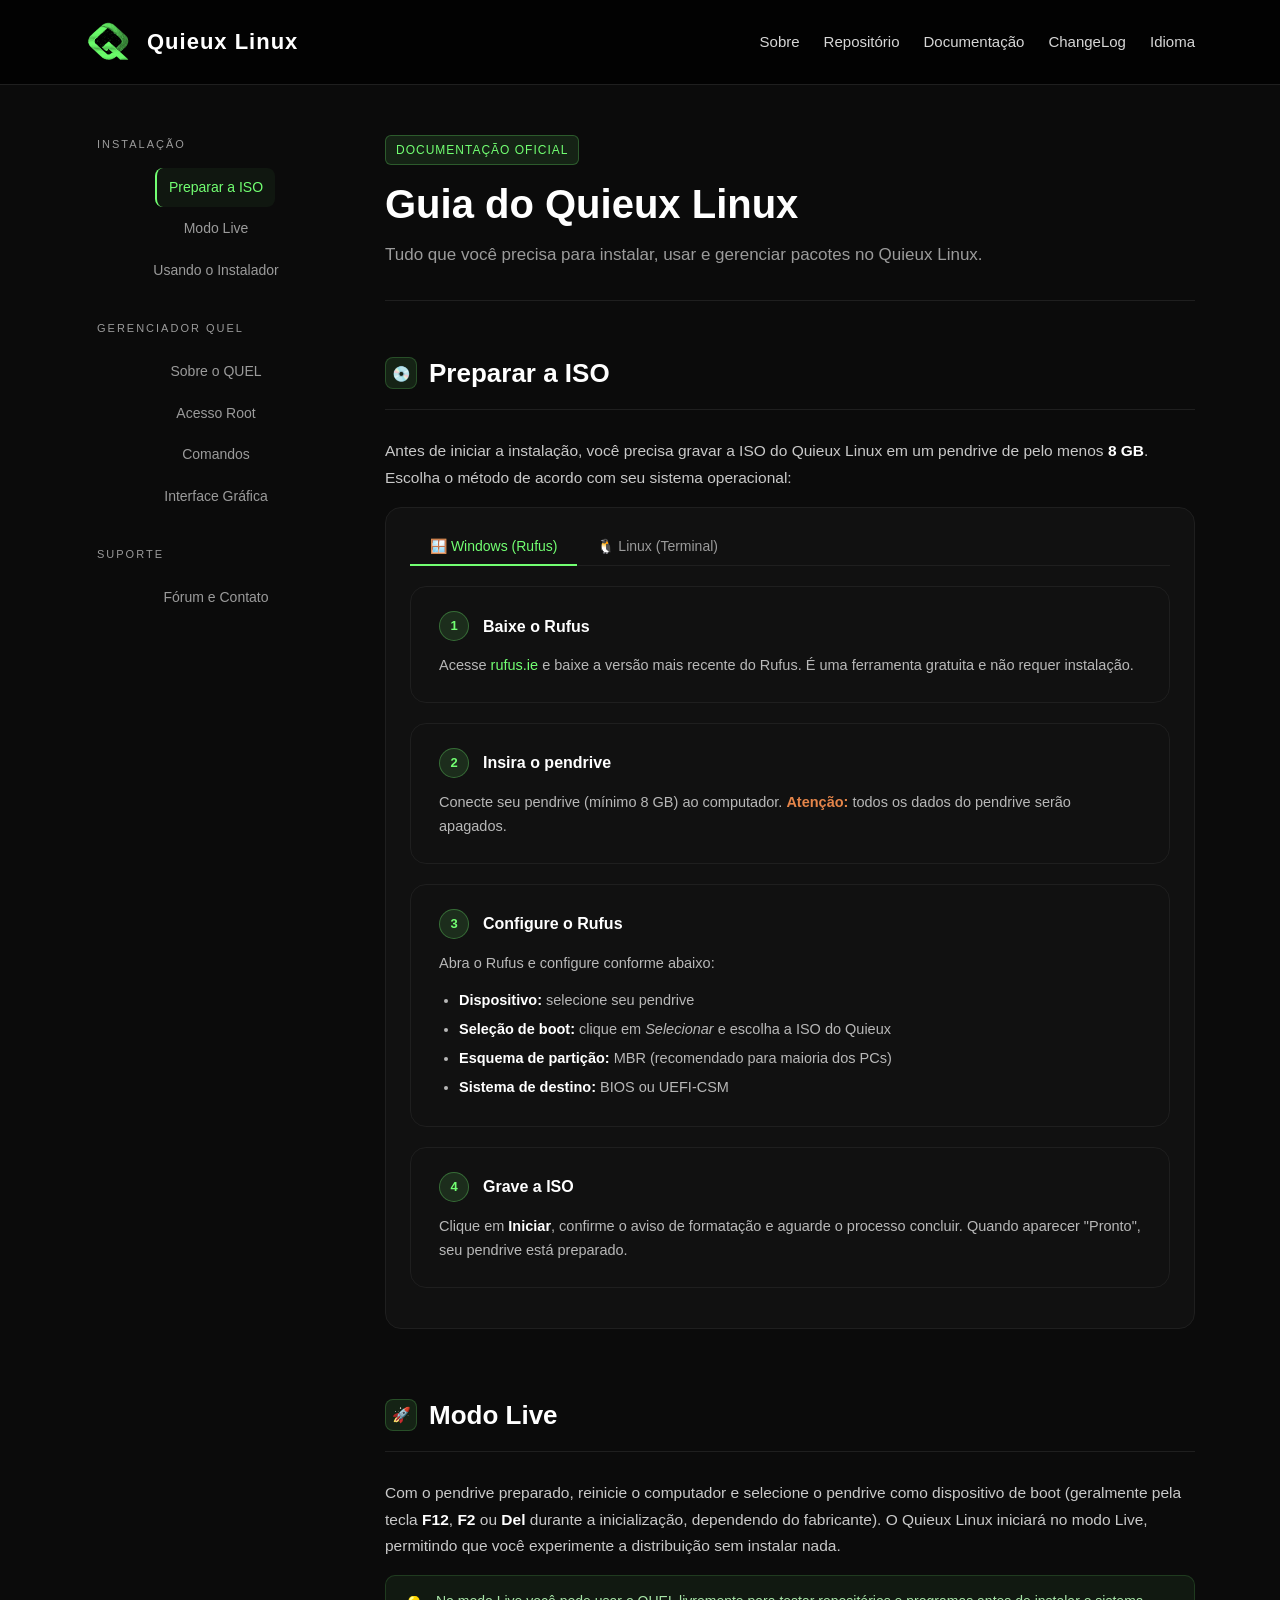
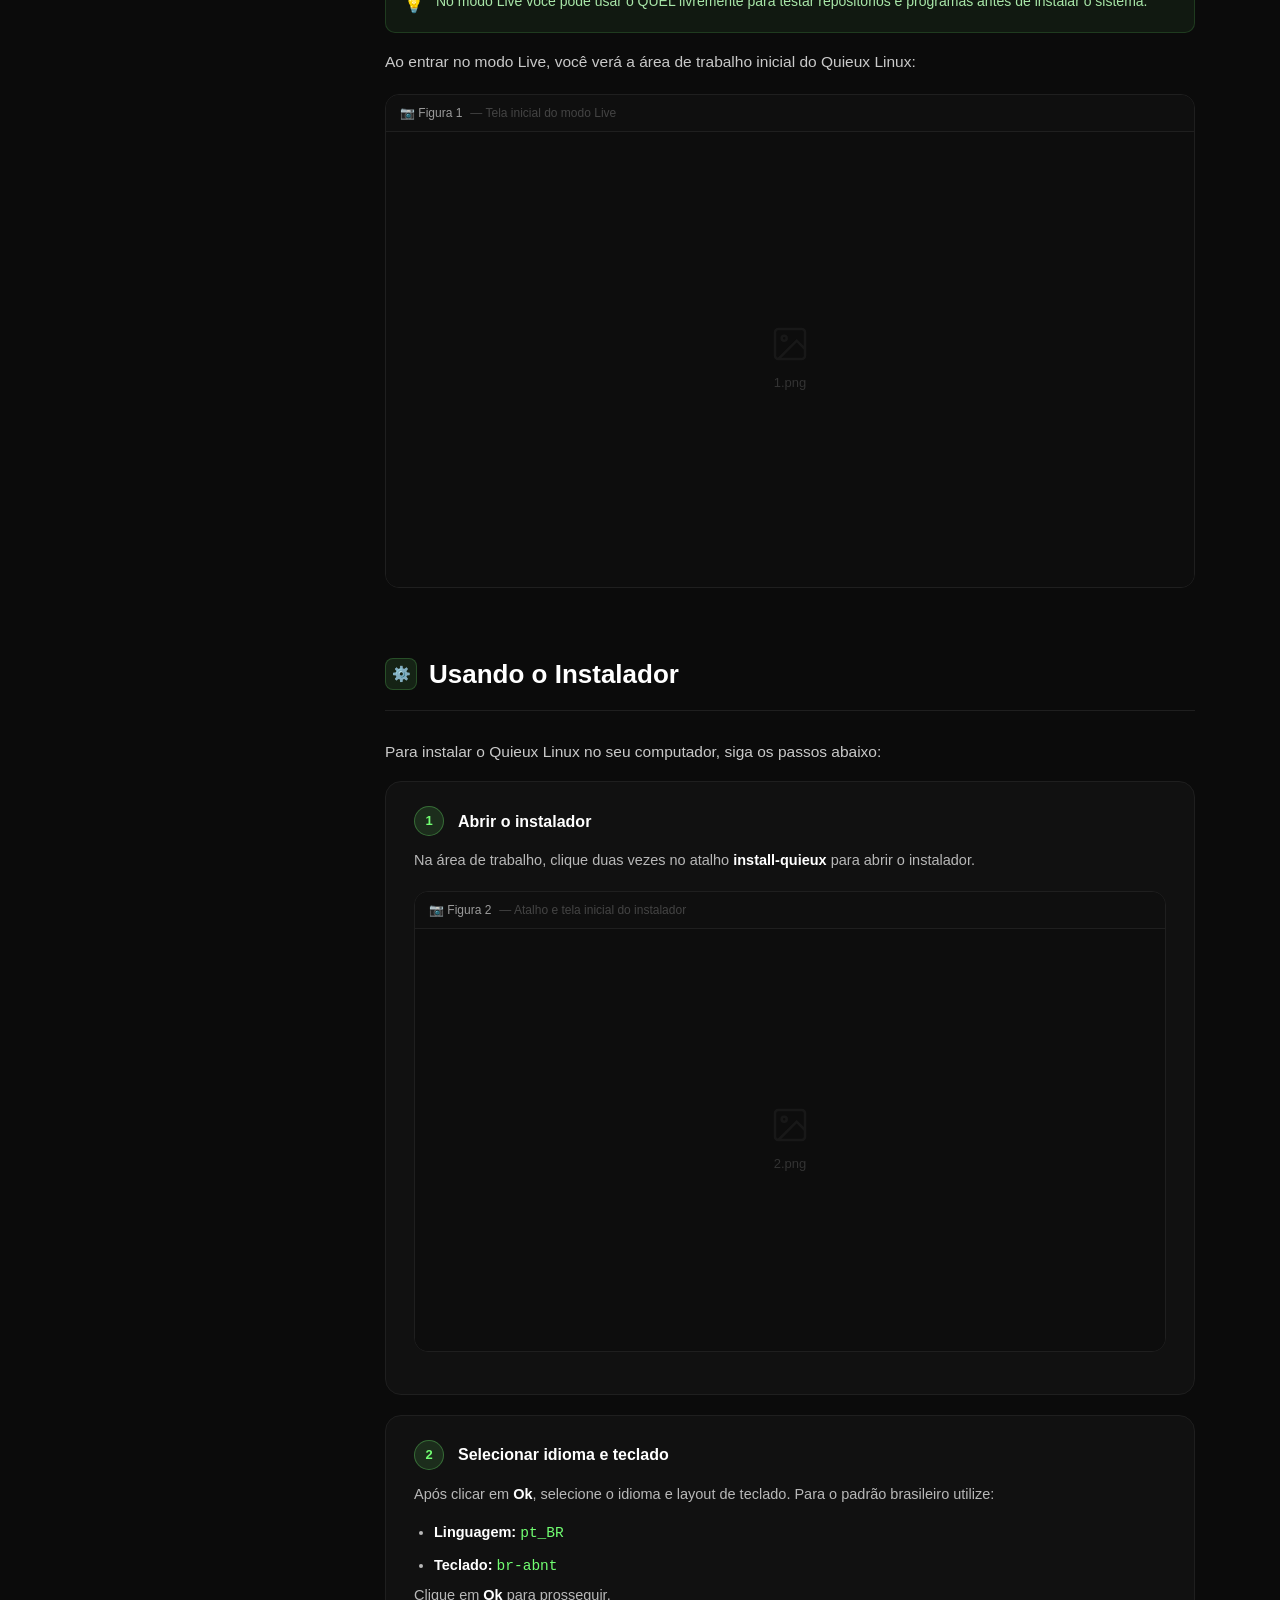
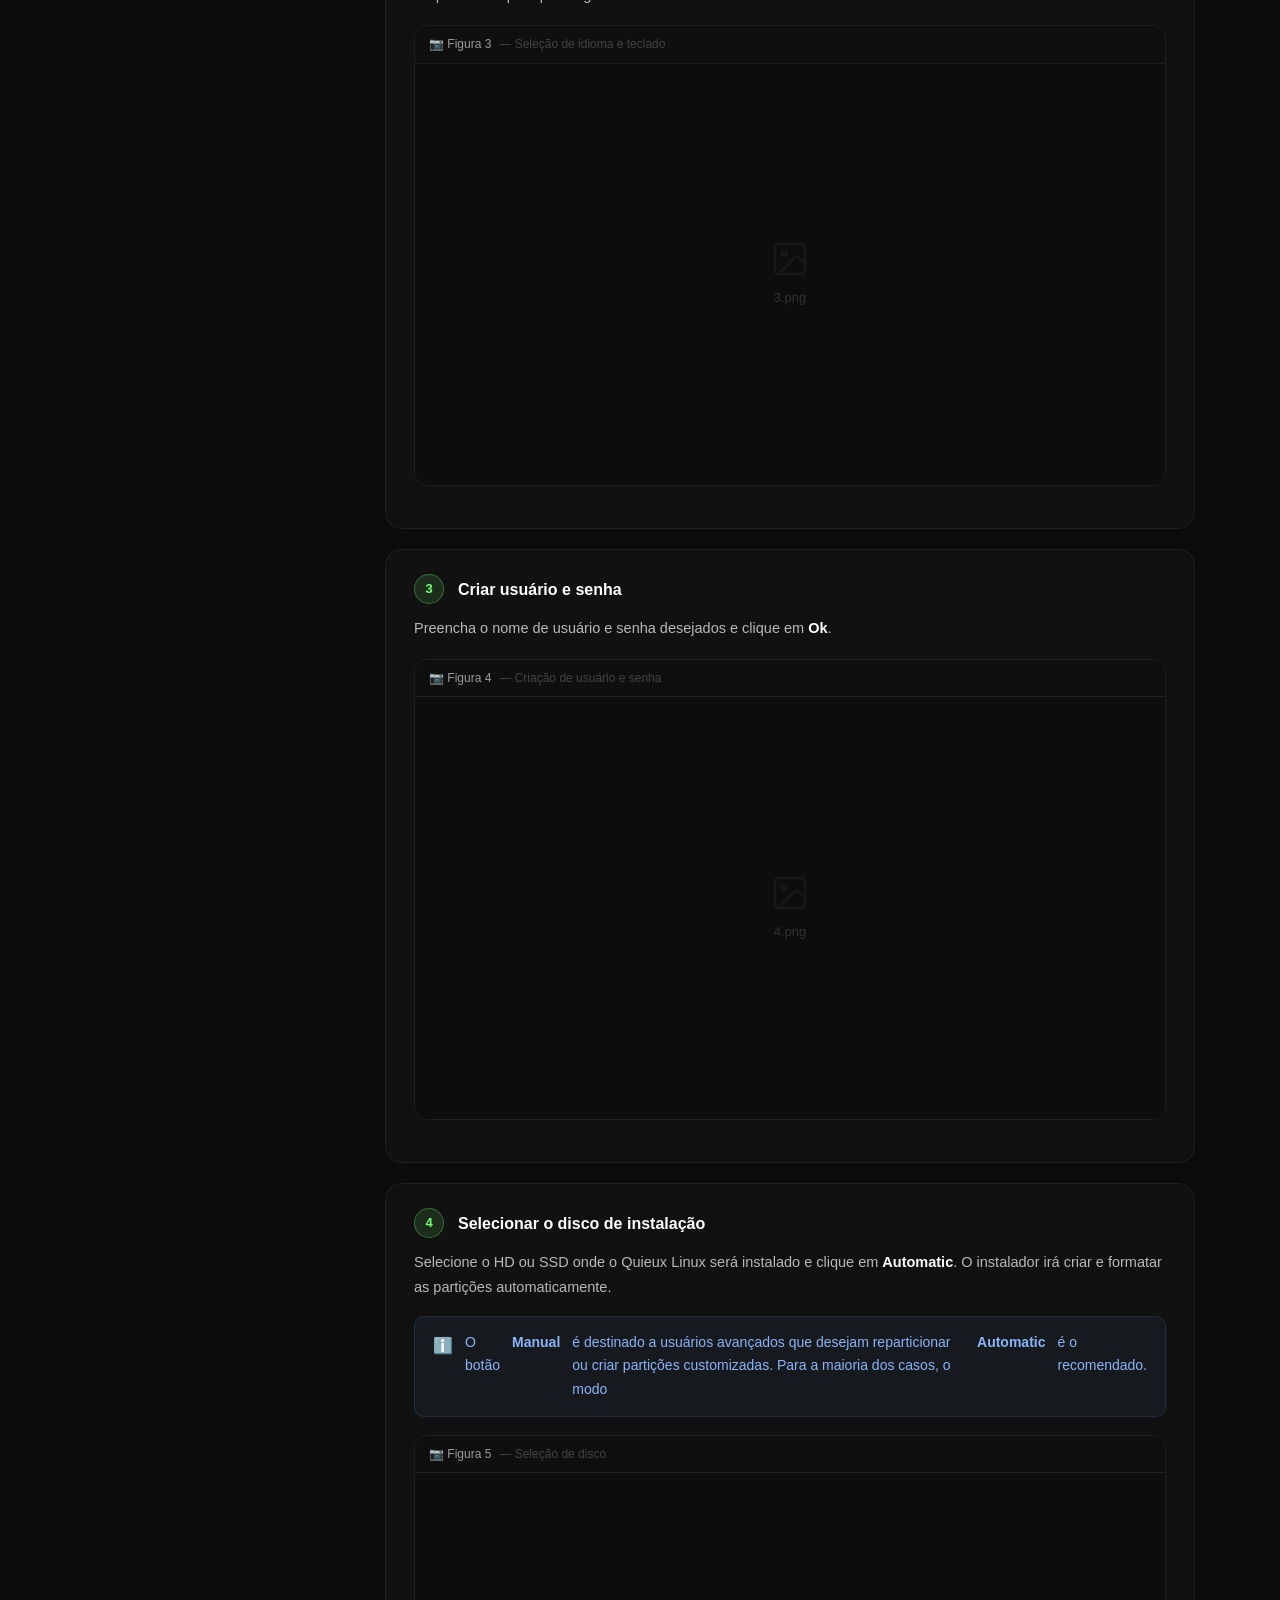
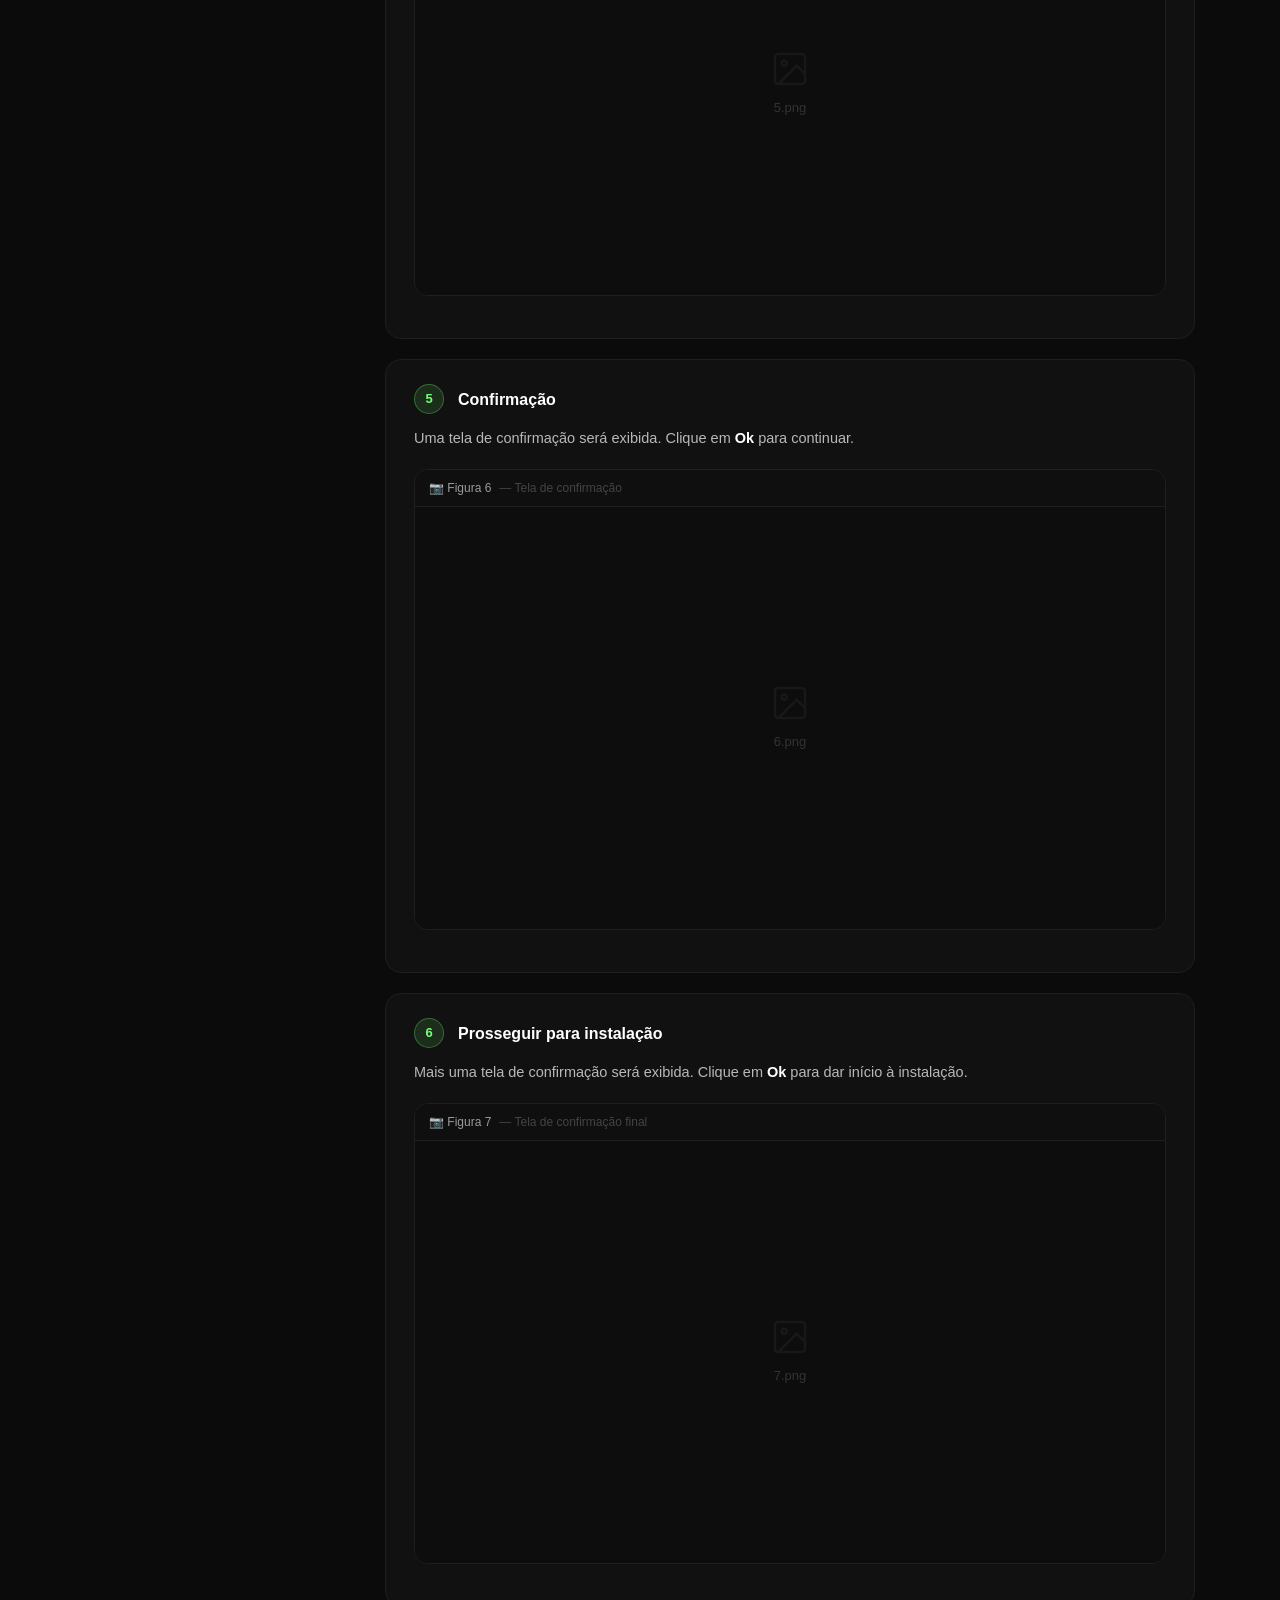
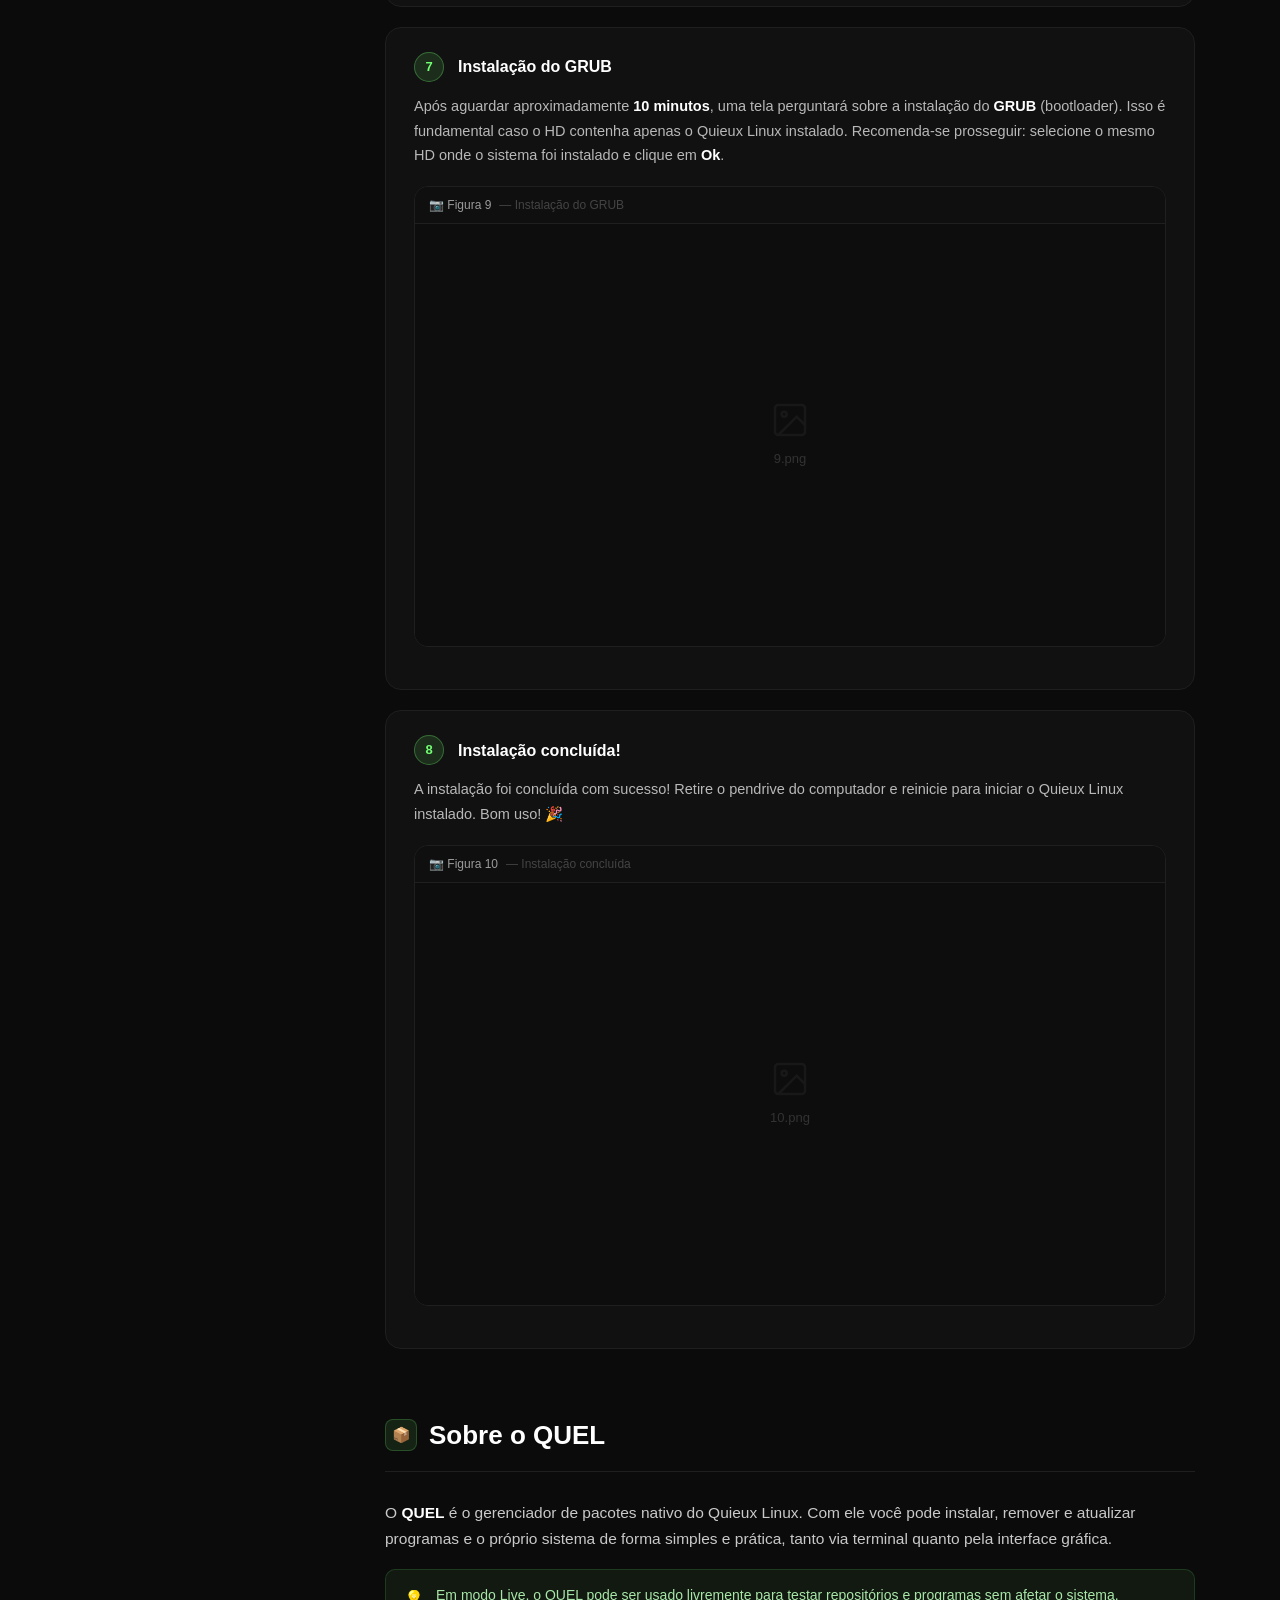
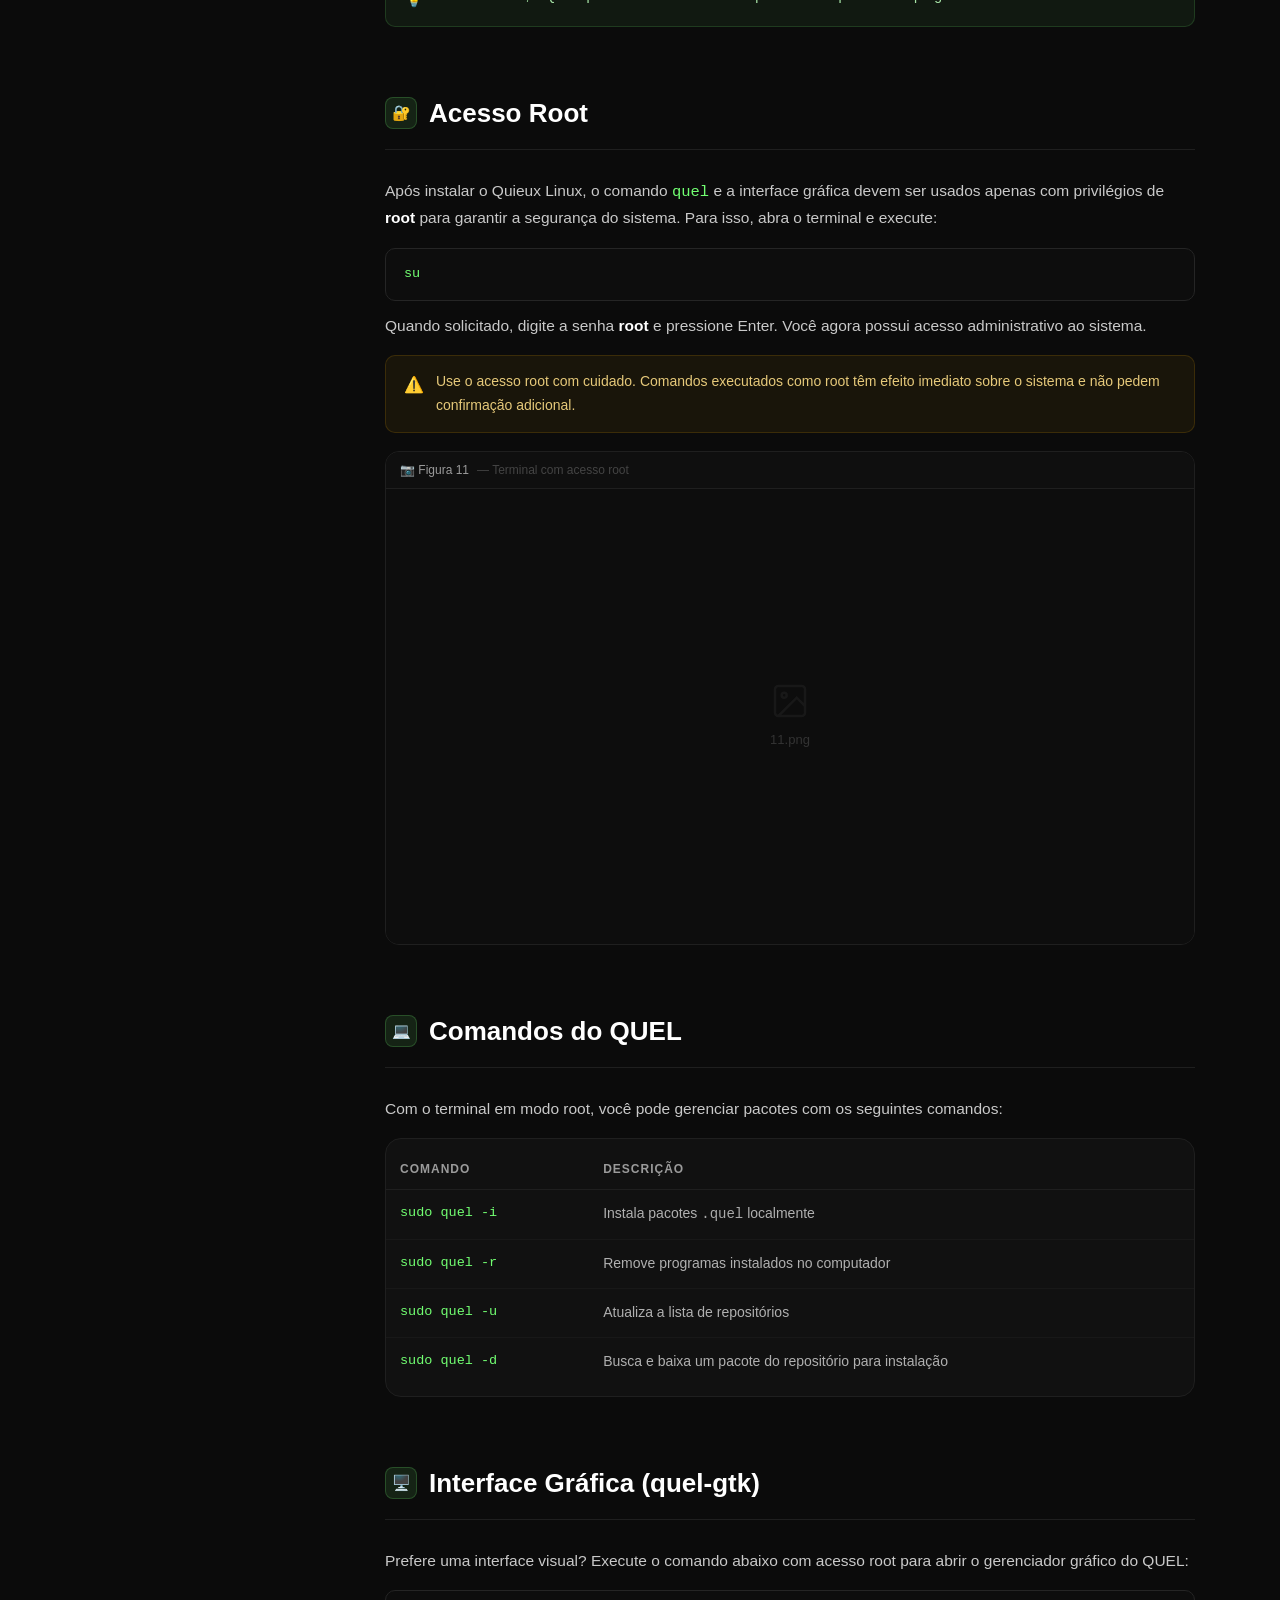
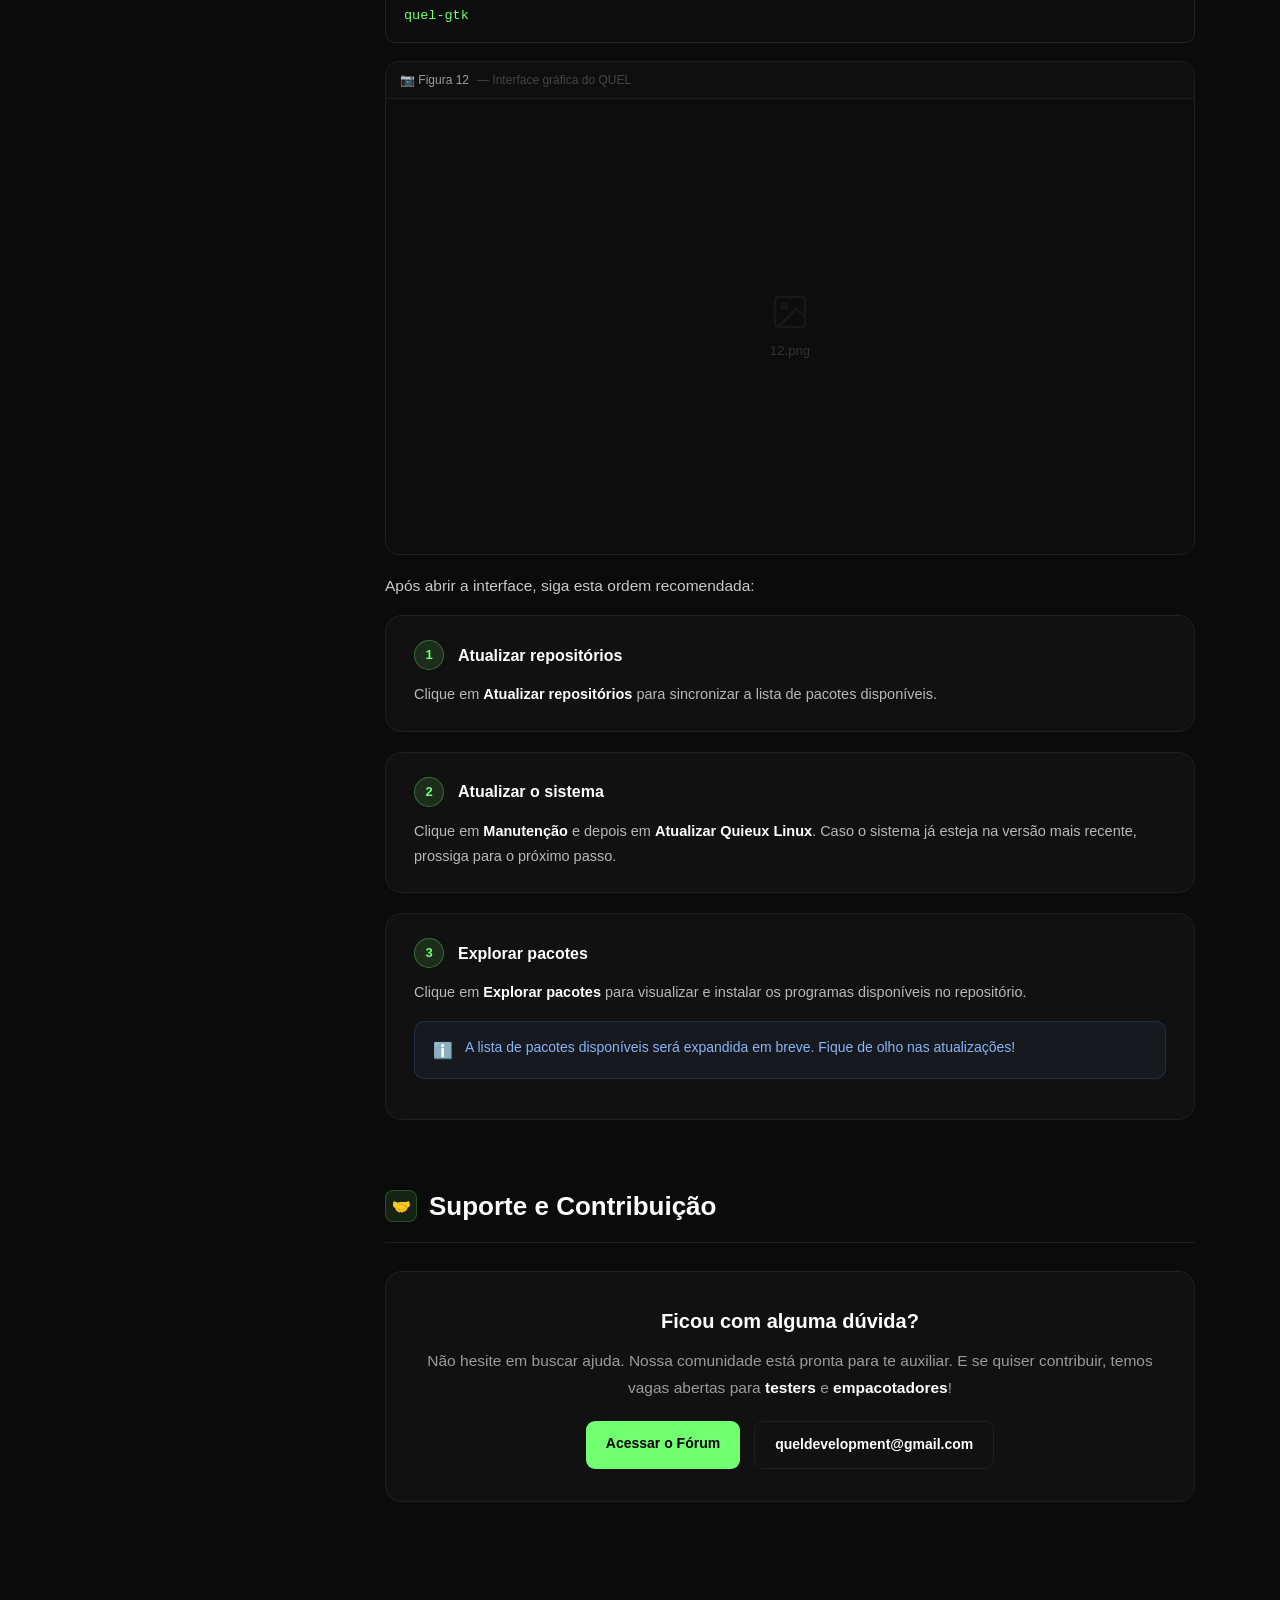
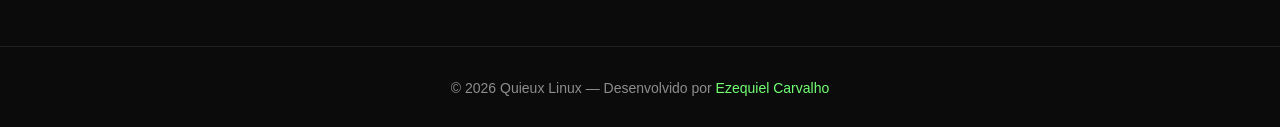
==== doc/index.html @ 0c5a0a12 "Create index.html" ====
<!DOCTYPE html>
<html lang="pt-BR">
<head>
  <meta charset="UTF-8">
  <meta name="viewport" content="width=device-width, initial-scale=1.0">
  <title>Documentação — Quieux Linux</title>
  <style>
    @font-face {
      font-family: 'Dogica';
      src: url('../dogica.ttf') format('truetype');
    }
    * { margin: 0; padding: 0; box-sizing: border-box; }
    :root {
      --bg: #0b0b0b;
      --card: #111111;
      --border: #1f1f1f;
      --text: #e5e5e5;
      --muted: #9b9b9b;
      --green: #72ff72;
      --purple: #9d4edd;
    }
    body {
      background: var(--bg);
      color: var(--text);
      font-family: Inter, sans-serif;
      line-height: 1.7;
    }
    a { color: var(--green); text-decoration: none; transition: 0.2s; }
    a:hover { opacity: 0.8; }

    /* HEADER */
    header {
      border-bottom: 1px solid var(--border);
      background: rgba(0,0,0,0.8);
      backdrop-filter: blur(8px);
      position: sticky;
      top: 0;
      z-index: 100;
    }
    .navbar {
      max-width: 1150px;
      margin: auto;
      padding: 18px 20px;
      display: flex;
      align-items: center;
      justify-content: space-between;
    }
    .brand { display: flex; align-items: center; gap: 14px; }
    .brand img { width: 48px; height: 48px; }
    .brand h1 { font-size: 22px; color: white; font-weight: 700; letter-spacing: 1px; }
    nav ul { list-style: none; display: flex; gap: 24px; align-items: center; }
    nav a { color: #d6d6d6; font-size: 15px; }
    .language-menu { position: relative; }
    .sub-menu {
      display: none;
      position: absolute;
      top: 30px;
      right: 0;
      background: #121212;
      border: 1px solid var(--border);
      border-radius: 10px;
      min-width: 150px;
      padding: 10px 0;
    }
    .sub-menu a { display: block; padding: 10px 14px; }
    .sub-menu a:hover { background: #1b1b1b; }
    .sub-menu.visible { display: block; }

    /* LAYOUT */
    .page-wrapper {
      max-width: 1150px;
      margin: auto;
      padding: 50px 20px 80px;
      display: grid;
      grid-template-columns: 260px 1fr;
      gap: 40px;
      align-items: start;
    }

    /* SIDEBAR */
    .sidebar {
      position: sticky;
      top: 90px;
    }
    .sidebar-title {
      font-size: 11px;
      text-transform: uppercase;
      letter-spacing: 2px;
      color: var(--muted);
      margin-bottom: 14px;
      padding-left: 12px;
    }
    .sidebar nav ul { flex-direction: column; gap: 2px; }
    .sidebar nav a {
      display: block;
      padding: 8px 12px;
      border-radius: 8px;
      color: var(--muted);
      font-size: 14px;
      transition: all 0.2s;
      border-left: 2px solid transparent;
    }
    .sidebar nav a:hover,
    .sidebar nav a.active {
      color: var(--green);
      background: rgba(114,255,114,0.05);
      border-left-color: var(--green);
    }
    .sidebar-section { margin-bottom: 28px; }

    /* CONTENT */
    .doc-content { min-width: 0; }

    .doc-header {
      margin-bottom: 50px;
      padding-bottom: 30px;
      border-bottom: 1px solid var(--border);
    }
    .doc-header .badge {
      display: inline-block;
      background: rgba(114,255,114,0.1);
      color: var(--green);
      border: 1px solid rgba(114,255,114,0.25);
      border-radius: 6px;
      font-size: 12px;
      padding: 4px 10px;
      margin-bottom: 16px;
      letter-spacing: 1px;
      text-transform: uppercase;
    }
    .doc-header h1 {
      font-size: 40px;
      color: white;
      line-height: 1.15;
      margin-bottom: 14px;
    }
    .doc-header p {
      color: var(--muted);
      font-size: 17px;
      max-width: 600px;
    }

    /* SECTIONS */
    .doc-section { margin-bottom: 64px; scroll-margin-top: 100px; }
    .doc-section h2 {
      font-size: 26px;
      color: white;
      margin-bottom: 6px;
      display: flex;
      align-items: center;
      gap: 12px;
    }
    .doc-section h2 .icon {
      width: 32px;
      height: 32px;
      background: rgba(114,255,114,0.1);
      border: 1px solid rgba(114,255,114,0.2);
      border-radius: 8px;
      display: flex;
      align-items: center;
      justify-content: center;
      font-size: 15px;
      flex-shrink: 0;
    }
    .section-divider {
      height: 1px;
      background: var(--border);
      margin: 14px 0 28px;
    }
    .doc-section p { color: #c9c9c9; margin-bottom: 16px; font-size: 15.5px; }

    /* STEP */
    .step {
      background: var(--card);
      border: 1px solid var(--border);
      border-radius: 16px;
      padding: 24px 28px;
      margin-bottom: 20px;
      position: relative;
    }
    .step-header {
      display: flex;
      align-items: center;
      gap: 14px;
      margin-bottom: 12px;
    }
    .step-num {
      width: 30px;
      height: 30px;
      border-radius: 50%;
      background: rgba(114,255,114,0.12);
      border: 1px solid rgba(114,255,114,0.3);
      color: var(--green);
      font-size: 13px;
      font-weight: 700;
      display: flex;
      align-items: center;
      justify-content: center;
      flex-shrink: 0;
    }
    .step-title { font-size: 16px; font-weight: 600; color: white; }
    .step p { color: #b8b8b8; font-size: 14.5px; margin-bottom: 10px; }
    .step p:last-child { margin-bottom: 0; }

    /* CODE */
    .code-block {
      background: #0d0d0d;
      border: 1px solid #252525;
      border-radius: 10px;
      padding: 14px 18px;
      margin: 12px 0;
      font-family: 'Courier New', monospace;
      font-size: 13.5px;
      color: var(--green);
      overflow-x: auto;
      position: relative;
    }
    .code-block .comment { color: #555; }

    /* TABS */
    .tabs { display: flex; gap: 0; margin-bottom: 0; border-bottom: 1px solid var(--border); }
    .tab-btn {
      padding: 10px 20px;
      background: none;
      border: none;
      color: var(--muted);
      font-size: 14px;
      cursor: pointer;
      border-bottom: 2px solid transparent;
      margin-bottom: -1px;
      transition: all 0.2s;
      font-family: inherit;
    }
    .tab-btn.active { color: var(--green); border-bottom-color: var(--green); }
    .tab-content { display: none; padding-top: 20px; }
    .tab-content.active { display: block; }
    .tab-wrapper {
      background: var(--card);
      border: 1px solid var(--border);
      border-radius: 16px;
      padding: 20px 24px;
      margin-bottom: 20px;
    }

    /* SCREENSHOT */
    .screenshot-wrap {
      margin: 18px 0;
      border-radius: 14px;
      overflow: hidden;
      border: 1px solid var(--border);
      background: #0d0d0d;
    }
    .screenshot-wrap .ss-label {
      padding: 8px 14px;
      background: #0f0f0f;
      border-bottom: 1px solid var(--border);
      font-size: 12px;
      color: var(--muted);
      display: flex;
      align-items: center;
      gap: 8px;
    }
    .screenshot-wrap .ss-label span { color: #444; }
    .screenshot-wrap img {
      width: 100%;
      display: block;
    }
    .screenshot-wrap .ss-placeholder {
      width: 100%;
      aspect-ratio: 16/9;
      display: flex;
      align-items: center;
      justify-content: center;
      background: #0d0d0d;
      color: #333;
      font-size: 13px;
      flex-direction: column;
      gap: 8px;
    }
    .screenshot-wrap .ss-placeholder svg { opacity: 0.3; }

    /* CMD TABLE */
    .cmd-table { width: 100%; border-collapse: collapse; margin: 10px 0; }
    .cmd-table th {
      text-align: left;
      padding: 10px 14px;
      font-size: 12px;
      text-transform: uppercase;
      letter-spacing: 1px;
      color: var(--muted);
      border-bottom: 1px solid var(--border);
    }
    .cmd-table td {
      padding: 12px 14px;
      font-size: 14px;
      border-bottom: 1px solid #181818;
      vertical-align: top;
    }
    .cmd-table tr:last-child td { border-bottom: none; }
    .cmd-table .cmd { font-family: monospace; color: var(--green); font-size: 13.5px; }
    .cmd-table .desc { color: #b0b0b0; }

    /* CALLOUT */
    .callout {
      border-radius: 10px;
      padding: 14px 18px;
      margin: 16px 0;
      font-size: 14px;
      display: flex;
      gap: 12px;
      align-items: flex-start;
    }
    .callout.tip { background: rgba(114,255,114,0.06); border: 1px solid rgba(114,255,114,0.15); color: #a8e6a8; }
    .callout.warn { background: rgba(255,180,0,0.06); border: 1px solid rgba(255,180,0,0.15); color: #e6c97a; }
    .callout.info { background: rgba(100,160,255,0.06); border: 1px solid rgba(100,160,255,0.15); color: #8ab4f8; }
    .callout-icon { font-size: 16px; flex-shrink: 0; margin-top: 1px; }

    /* SUPPORT */
    .support-box {
      background: var(--card);
      border: 1px solid var(--border);
      border-radius: 16px;
      padding: 32px;
      text-align: center;
    }
    .support-box h3 { font-size: 20px; color: white; margin-bottom: 10px; }
    .support-box p { color: var(--muted); margin-bottom: 20px; }
    .support-links { display: flex; gap: 14px; justify-content: center; flex-wrap: wrap; }
    .btn {
      padding: 11px 20px;
      border-radius: 9px;
      font-weight: 600;
      border: 1px solid var(--border);
      background: var(--card);
      color: white;
      font-size: 14px;
      display: inline-block;
    }
    .btn-primary { background: var(--green); color: black; border: none; }

    /* FOOTER */
    footer {
      border-top: 1px solid var(--border);
      padding: 30px 20px;
      text-align: center;
      color: #8d8d8d;
      font-size: 14px;
    }

    @media (max-width: 900px) {
      .page-wrapper { grid-template-columns: 1fr; }
      .sidebar { position: static; display: none; }
      .doc-header h1 { font-size: 30px; }
    }
    @media (max-width: 600px) {
      .navbar { flex-direction: column; gap: 20px; }
      nav ul { gap: 14px; flex-wrap: wrap; justify-content: center; }
    }
  </style>
</head>
<body>

<header>
  <div class="navbar">
    <div class="brand">
      <img src="../logo.png" alt="Logo">
      <h1>Quieux Linux</h1>
    </div>
    <nav>
      <ul>
        <li><a href="../sobre.html">Sobre</a></li>
        <li><a href="../repo.html">Repositório</a></li>
        <li><a href="../doc/">Documentação</a></li>
        <li><a href="../changelog.html">ChangeLog</a></li>
        <li class="language-menu">
          <a href="javascript:void(0);" onclick="toggleSubMenu()">Idioma</a>
          <div id="sub-menu" class="sub-menu">
            <a href="/doc/es/">Español</a>
            <a href="/doc/en/">English</a>
          </div>
        </li>
      </ul>
    </nav>
  </div>
</header>

<div class="page-wrapper">

  <!-- SIDEBAR -->
  <aside class="sidebar">
    <div class="sidebar-section">
      <p class="sidebar-title">Instalação</p>
      <nav>
        <ul>
          <li><a href="#preparar-iso">Preparar a ISO</a></li>
          <li><a href="#modo-live">Modo Live</a></li>
          <li><a href="#instalador">Usando o Instalador</a></li>
        </ul>
      </nav>
    </div>
    <div class="sidebar-section">
      <p class="sidebar-title">Gerenciador QUEL</p>
      <nav>
        <ul>
          <li><a href="#sobre-quel">Sobre o QUEL</a></li>
          <li><a href="#acesso-root">Acesso Root</a></li>
          <li><a href="#comandos">Comandos</a></li>
          <li><a href="#interface-grafica">Interface Gráfica</a></li>
        </ul>
      </nav>
    </div>
    <div class="sidebar-section">
      <p class="sidebar-title">Suporte</p>
      <nav>
        <ul>
          <li><a href="#suporte">Fórum e Contato</a></li>
        </ul>
      </nav>
    </div>
  </aside>

  <!-- MAIN CONTENT -->
  <main class="doc-content">

    <div class="doc-header">
      <span class="badge">Documentação Oficial</span>
      <h1>Guia do Quieux Linux</h1>
      <p>Tudo que você precisa para instalar, usar e gerenciar pacotes no Quieux Linux.</p>
    </div>

    <!-- ========== PARTE 1: INSTALAÇÃO ========== -->

    <div class="doc-section" id="preparar-iso">
      <h2><span class="icon">💿</span> Preparar a ISO</h2>
      <div class="section-divider"></div>
      <p>Antes de iniciar a instalação, você precisa gravar a ISO do Quieux Linux em um pendrive de pelo menos <strong style="color:white">8 GB</strong>. Escolha o método de acordo com seu sistema operacional:</p>

      <div class="tab-wrapper">
        <div class="tabs">
          <button class="tab-btn active" onclick="switchTab(event, 'windows')">🪟 Windows (Rufus)</button>
          <button class="tab-btn" onclick="switchTab(event, 'linux')">🐧 Linux (Terminal)</button>
        </div>

        <div id="tab-windows" class="tab-content active">
          <div class="step">
            <div class="step-header"><span class="step-num">1</span><span class="step-title">Baixe o Rufus</span></div>
            <p>Acesse <a href="https://rufus.ie/" target="_blank">rufus.ie</a> e baixe a versão mais recente do Rufus. É uma ferramenta gratuita e não requer instalação.</p>
          </div>
          <div class="step">
            <div class="step-header"><span class="step-num">2</span><span class="step-title">Insira o pendrive</span></div>
            <p>Conecte seu pendrive (mínimo 8 GB) ao computador. <strong style="color:#e5854a">Atenção:</strong> todos os dados do pendrive serão apagados.</p>
          </div>
          <div class="step">
            <div class="step-header"><span class="step-num">3</span><span class="step-title">Configure o Rufus</span></div>
            <p>Abra o Rufus e configure conforme abaixo:</p>
            <ul style="color:#b8b8b8;font-size:14.5px;padding-left:20px;margin-top:8px;line-height:2">
              <li><strong style="color:white">Dispositivo:</strong> selecione seu pendrive</li>
              <li><strong style="color:white">Seleção de boot:</strong> clique em <em>Selecionar</em> e escolha a ISO do Quieux</li>
              <li><strong style="color:white">Esquema de partição:</strong> MBR (recomendado para maioria dos PCs)</li>
              <li><strong style="color:white">Sistema de destino:</strong> BIOS ou UEFI-CSM</li>
            </ul>
          </div>
          <div class="step">
            <div class="step-header"><span class="step-num">4</span><span class="step-title">Grave a ISO</span></div>
            <p>Clique em <strong style="color:white">Iniciar</strong>, confirme o aviso de formatação e aguarde o processo concluir. Quando aparecer "Pronto", seu pendrive está preparado.</p>
          </div>
        </div>

        <div id="tab-linux" class="tab-content">
          <div class="step">
            <div class="step-header"><span class="step-num">1</span><span class="step-title">Identifique o pendrive</span></div>
            <p>Conecte o pendrive e execute o comando abaixo para descobrir o identificador correto do dispositivo (ex: <code style="color:var(--green)">/dev/sdb</code>):</p>
            <div class="code-block">lsblk</div>
            <div class="callout warn"><span class="callout-icon">⚠️</span>Confirme o dispositivo correto antes do próximo passo. O uso errado pode sobrescrever seu HD.</div>
          </div>
          <div class="step">
            <div class="step-header"><span class="step-num">2</span><span class="step-title">Grave a ISO com dd</span></div>
            <p>Substitua <code style="color:var(--green)">/caminho/para/quieux.iso</code> pelo caminho real da ISO e <code style="color:var(--green)">/dev/sdX</code> pelo dispositivo do seu pendrive:</p>
            <div class="code-block"><span class="comment"># Substitua sdX pelo seu dispositivo (ex: sdb)</span>
sudo dd if=/caminho/para/quieux.iso of=/dev/sdX bs=4M status=progress oflag=sync</div>
          </div>
          <div class="step">
            <div class="step-header"><span class="step-num">3</span><span class="step-title">Aguarde a conclusão</span></div>
            <p>O processo pode levar alguns minutos. Quando o terminal retornar ao prompt, o pendrive está pronto.</p>
          </div>
        </div>
      </div>
    </div>

    <!-- MODO LIVE -->
    <div class="doc-section" id="modo-live">
      <h2><span class="icon">🚀</span> Modo Live</h2>
      <div class="section-divider"></div>
      <p>Com o pendrive preparado, reinicie o computador e selecione o pendrive como dispositivo de boot (geralmente pela tecla <strong style="color:white">F12</strong>, <strong style="color:white">F2</strong> ou <strong style="color:white">Del</strong> durante a inicialização, dependendo do fabricante). O Quieux Linux iniciará no modo Live, permitindo que você experimente a distribuição sem instalar nada.</p>

      <div class="callout tip">
        <span class="callout-icon">💡</span>
        No modo Live você pode usar o QUEL livremente para testar repositórios e programas antes de instalar o sistema.
      </div>

      <p>Ao entrar no modo Live, você verá a área de trabalho inicial do Quieux Linux:</p>

      <div class="screenshot-wrap">
        <div class="ss-label">📷 Figura 1 <span>— Tela inicial do modo Live</span></div>
        <img src="1.png" alt="Tela inicial do Quieux Linux no modo Live" onerror="this.style.display='none';this.nextElementSibling.style.display='flex'">
        <div class="ss-placeholder" style="display:none">
          <svg width="40" height="40" viewBox="0 0 24 24" fill="none" stroke="currentColor" stroke-width="1.5"><rect x="3" y="3" width="18" height="18" rx="2"/><circle cx="8.5" cy="8.5" r="1.5"/><path d="M21 15l-5-5L5 21"/></svg>
          1.png
        </div>
      </div>
    </div>

    <!-- INSTALADOR -->
    <div class="doc-section" id="instalador">
      <h2><span class="icon">⚙️</span> Usando o Instalador</h2>
      <div class="section-divider"></div>
      <p>Para instalar o Quieux Linux no seu computador, siga os passos abaixo:</p>

      <div class="step">
        <div class="step-header"><span class="step-num">1</span><span class="step-title">Abrir o instalador</span></div>
        <p>Na área de trabalho, clique duas vezes no atalho <strong style="color:white">install-quieux</strong> para abrir o instalador.</p>
        <div class="screenshot-wrap">
          <div class="ss-label">📷 Figura 2 <span>— Atalho e tela inicial do instalador</span></div>
          <img src="2.png" alt="Instalador do Quieux Linux" onerror="this.style.display='none';this.nextElementSibling.style.display='flex'">
          <div class="ss-placeholder" style="display:none">
            <svg width="40" height="40" viewBox="0 0 24 24" fill="none" stroke="currentColor" stroke-width="1.5"><rect x="3" y="3" width="18" height="18" rx="2"/><circle cx="8.5" cy="8.5" r="1.5"/><path d="M21 15l-5-5L5 21"/></svg>
            2.png
          </div>
        </div>
      </div>

      <div class="step">
        <div class="step-header"><span class="step-num">2</span><span class="step-title">Selecionar idioma e teclado</span></div>
        <p>Após clicar em <strong style="color:white">Ok</strong>, selecione o idioma e layout de teclado. Para o padrão brasileiro utilize:</p>
        <ul style="color:#b8b8b8;font-size:14.5px;padding-left:20px;margin-top:8px;line-height:2.2">
          <li><strong style="color:white">Linguagem:</strong> <code style="color:var(--green)">pt_BR</code></li>
          <li><strong style="color:white">Teclado:</strong> <code style="color:var(--green)">br-abnt</code></li>
        </ul>
        <p>Clique em <strong style="color:white">Ok</strong> para prosseguir.</p>
        <div class="screenshot-wrap">
          <div class="ss-label">📷 Figura 3 <span>— Seleção de idioma e teclado</span></div>
          <img src="3.png" alt="Seleção de idioma e teclado" onerror="this.style.display='none';this.nextElementSibling.style.display='flex'">
          <div class="ss-placeholder" style="display:none">
            <svg width="40" height="40" viewBox="0 0 24 24" fill="none" stroke="currentColor" stroke-width="1.5"><rect x="3" y="3" width="18" height="18" rx="2"/><circle cx="8.5" cy="8.5" r="1.5"/><path d="M21 15l-5-5L5 21"/></svg>
            3.png
          </div>
        </div>
      </div>

      <div class="step">
        <div class="step-header"><span class="step-num">3</span><span class="step-title">Criar usuário e senha</span></div>
        <p>Preencha o nome de usuário e senha desejados e clique em <strong style="color:white">Ok</strong>.</p>
        <div class="screenshot-wrap">
          <div class="ss-label">📷 Figura 4 <span>— Criação de usuário e senha</span></div>
          <img src="4.png" alt="Criação de usuário" onerror="this.style.display='none';this.nextElementSibling.style.display='flex'">
          <div class="ss-placeholder" style="display:none">
            <svg width="40" height="40" viewBox="0 0 24 24" fill="none" stroke="currentColor" stroke-width="1.5"><rect x="3" y="3" width="18" height="18" rx="2"/><circle cx="8.5" cy="8.5" r="1.5"/><path d="M21 15l-5-5L5 21"/></svg>
            4.png
          </div>
        </div>
      </div>

      <div class="step">
        <div class="step-header"><span class="step-num">4</span><span class="step-title">Selecionar o disco de instalação</span></div>
        <p>Selecione o HD ou SSD onde o Quieux Linux será instalado e clique em <strong style="color:white">Automatic</strong>. O instalador irá criar e formatar as partições automaticamente.</p>
        <div class="callout info">
          <span class="callout-icon">ℹ️</span>
          O botão <strong>Manual</strong> é destinado a usuários avançados que desejam reparticionar ou criar partições customizadas. Para a maioria dos casos, o modo <strong>Automatic</strong> é o recomendado.
        </div>
        <div class="screenshot-wrap">
          <div class="ss-label">📷 Figura 5 <span>— Seleção de disco</span></div>
          <img src="5.png" alt="Seleção do HD de instalação" onerror="this.style.display='none';this.nextElementSibling.style.display='flex'">
          <div class="ss-placeholder" style="display:none">
            <svg width="40" height="40" viewBox="0 0 24 24" fill="none" stroke="currentColor" stroke-width="1.5"><rect x="3" y="3" width="18" height="18" rx="2"/><circle cx="8.5" cy="8.5" r="1.5"/><path d="M21 15l-5-5L5 21"/></svg>
            5.png
          </div>
        </div>
      </div>

      <div class="step">
        <div class="step-header"><span class="step-num">5</span><span class="step-title">Confirmação</span></div>
        <p>Uma tela de confirmação será exibida. Clique em <strong style="color:white">Ok</strong> para continuar.</p>
        <div class="screenshot-wrap">
          <div class="ss-label">📷 Figura 6 <span>— Tela de confirmação</span></div>
          <img src="6.png" alt="Confirmação de instalação" onerror="this.style.display='none';this.nextElementSibling.style.display='flex'">
          <div class="ss-placeholder" style="display:none">
            <svg width="40" height="40" viewBox="0 0 24 24" fill="none" stroke="currentColor" stroke-width="1.5"><rect x="3" y="3" width="18" height="18" rx="2"/><circle cx="8.5" cy="8.5" r="1.5"/><path d="M21 15l-5-5L5 21"/></svg>
            6.png
          </div>
        </div>
      </div>

      <div class="step">
        <div class="step-header"><span class="step-num">6</span><span class="step-title">Prosseguir para instalação</span></div>
        <p>Mais uma tela de confirmação será exibida. Clique em <strong style="color:white">Ok</strong> para dar início à instalação.</p>
        <div class="screenshot-wrap">
          <div class="ss-label">📷 Figura 7 <span>— Tela de confirmação final</span></div>
          <img src="7.png" alt="Confirmação final" onerror="this.style.display='none';this.nextElementSibling.style.display='flex'">
          <div class="ss-placeholder" style="display:none">
            <svg width="40" height="40" viewBox="0 0 24 24" fill="none" stroke="currentColor" stroke-width="1.5"><rect x="3" y="3" width="18" height="18" rx="2"/><circle cx="8.5" cy="8.5" r="1.5"/><path d="M21 15l-5-5L5 21"/></svg>
            7.png
          </div>
        </div>
      </div>

      <div class="step">
        <div class="step-header"><span class="step-num">7</span><span class="step-title">Instalação do GRUB</span></div>
        <p>Após aguardar aproximadamente <strong style="color:white">10 minutos</strong>, uma tela perguntará sobre a instalação do <strong style="color:white">GRUB</strong> (bootloader). Isso é fundamental caso o HD contenha apenas o Quieux Linux instalado. Recomenda-se prosseguir: selecione o mesmo HD onde o sistema foi instalado e clique em <strong style="color:white">Ok</strong>.</p>
        <div class="screenshot-wrap">
          <div class="ss-label">📷 Figura 9 <span>— Instalação do GRUB</span></div>
          <img src="9.png" alt="Instalação do GRUB" onerror="this.style.display='none';this.nextElementSibling.style.display='flex'">
          <div class="ss-placeholder" style="display:none">
            <svg width="40" height="40" viewBox="0 0 24 24" fill="none" stroke="currentColor" stroke-width="1.5"><rect x="3" y="3" width="18" height="18" rx="2"/><circle cx="8.5" cy="8.5" r="1.5"/><path d="M21 15l-5-5L5 21"/></svg>
            9.png
          </div>
        </div>
      </div>

      <div class="step">
        <div class="step-header"><span class="step-num">8</span><span class="step-title">Instalação concluída!</span></div>
        <p>A instalação foi concluída com sucesso! Retire o pendrive do computador e reinicie para iniciar o Quieux Linux instalado. Bom uso! 🎉</p>
        <div class="screenshot-wrap">
          <div class="ss-label">📷 Figura 10 <span>— Instalação concluída</span></div>
          <img src="10.png" alt="Instalação concluída" onerror="this.style.display='none';this.nextElementSibling.style.display='flex'">
          <div class="ss-placeholder" style="display:none">
            <svg width="40" height="40" viewBox="0 0 24 24" fill="none" stroke="currentColor" stroke-width="1.5"><rect x="3" y="3" width="18" height="18" rx="2"/><circle cx="8.5" cy="8.5" r="1.5"/><path d="M21 15l-5-5L5 21"/></svg>
            10.png
          </div>
        </div>
      </div>
    </div>

    <!-- ========== PARTE 2: QUEL ========== -->

    <div class="doc-section" id="sobre-quel">
      <h2><span class="icon">📦</span> Sobre o QUEL</h2>
      <div class="section-divider"></div>
      <p>O <strong style="color:white">QUEL</strong> é o gerenciador de pacotes nativo do Quieux Linux. Com ele você pode instalar, remover e atualizar programas e o próprio sistema de forma simples e prática, tanto via terminal quanto pela interface gráfica.</p>
      <div class="callout tip">
        <span class="callout-icon">💡</span>
        Em modo Live, o QUEL pode ser usado livremente para testar repositórios e programas sem afetar o sistema.
      </div>
    </div>

    <div class="doc-section" id="acesso-root">
      <h2><span class="icon">🔐</span> Acesso Root</h2>
      <div class="section-divider"></div>
      <p>Após instalar o Quieux Linux, o comando <code style="color:var(--green)">quel</code> e a interface gráfica devem ser usados apenas com privilégios de <strong style="color:white">root</strong> para garantir a segurança do sistema. Para isso, abra o terminal e execute:</p>

      <div class="code-block">su</div>
      <p style="margin-top:4px">Quando solicitado, digite a senha <strong style="color:white">root</strong> e pressione Enter. Você agora possui acesso administrativo ao sistema.</p>

      <div class="callout warn">
        <span class="callout-icon">⚠️</span>
        Use o acesso root com cuidado. Comandos executados como root têm efeito imediato sobre o sistema e não pedem confirmação adicional.
      </div>

      <div class="screenshot-wrap">
        <div class="ss-label">📷 Figura 11 <span>— Terminal com acesso root</span></div>
        <img src="11.png" alt="Terminal com acesso root" onerror="this.style.display='none';this.nextElementSibling.style.display='flex'">
        <div class="ss-placeholder" style="display:none">
          <svg width="40" height="40" viewBox="0 0 24 24" fill="none" stroke="currentColor" stroke-width="1.5"><rect x="3" y="3" width="18" height="18" rx="2"/><circle cx="8.5" cy="8.5" r="1.5"/><path d="M21 15l-5-5L5 21"/></svg>
          11.png
        </div>
      </div>
    </div>

    <div class="doc-section" id="comandos">
      <h2><span class="icon">💻</span> Comandos do QUEL</h2>
      <div class="section-divider"></div>
      <p>Com o terminal em modo root, você pode gerenciar pacotes com os seguintes comandos:</p>

      <div class="tab-wrapper" style="padding: 0; overflow: hidden;">
        <table class="cmd-table">
          <thead>
            <tr>
              <th>Comando</th>
              <th>Descrição</th>
            </tr>
          </thead>
          <tbody>
            <tr>
              <td class="cmd">sudo quel -i</td>
              <td class="desc">Instala pacotes <code style="color:#aaa">.quel</code> localmente</td>
            </tr>
            <tr>
              <td class="cmd">sudo quel -r</td>
              <td class="desc">Remove programas instalados no computador</td>
            </tr>
            <tr>
              <td class="cmd">sudo quel -u</td>
              <td class="desc">Atualiza a lista de repositórios</td>
            </tr>
            <tr>
              <td class="cmd">sudo quel -d</td>
              <td class="desc">Busca e baixa um pacote do repositório para instalação</td>
            </tr>
          </tbody>
        </table>
      </div>
    </div>

    <div class="doc-section" id="interface-grafica">
      <h2><span class="icon">🖥️</span> Interface Gráfica (quel-gtk)</h2>
      <div class="section-divider"></div>
      <p>Prefere uma interface visual? Execute o comando abaixo com acesso root para abrir o gerenciador gráfico do QUEL:</p>

      <div class="code-block">quel-gtk</div>

      <div class="screenshot-wrap">
        <div class="ss-label">📷 Figura 12 <span>— Interface gráfica do QUEL</span></div>
        <img src="12.png" alt="Interface gráfica do QUEL" onerror="this.style.display='none';this.nextElementSibling.style.display='flex'">
        <div class="ss-placeholder" style="display:none">
          <svg width="40" height="40" viewBox="0 0 24 24" fill="none" stroke="currentColor" stroke-width="1.5"><rect x="3" y="3" width="18" height="18" rx="2"/><circle cx="8.5" cy="8.5" r="1.5"/><path d="M21 15l-5-5L5 21"/></svg>
          12.png
        </div>
      </div>

      <p>Após abrir a interface, siga esta ordem recomendada:</p>

      <div class="step">
        <div class="step-header"><span class="step-num">1</span><span class="step-title">Atualizar repositórios</span></div>
        <p>Clique em <strong style="color:white">Atualizar repositórios</strong> para sincronizar a lista de pacotes disponíveis.</p>
      </div>
      <div class="step">
        <div class="step-header"><span class="step-num">2</span><span class="step-title">Atualizar o sistema</span></div>
        <p>Clique em <strong style="color:white">Manutenção</strong> e depois em <strong style="color:white">Atualizar Quieux Linux</strong>. Caso o sistema já esteja na versão mais recente, prossiga para o próximo passo.</p>
      </div>
      <div class="step">
        <div class="step-header"><span class="step-num">3</span><span class="step-title">Explorar pacotes</span></div>
        <p>Clique em <strong style="color:white">Explorar pacotes</strong> para visualizar e instalar os programas disponíveis no repositório.</p>
        <div class="callout info">
          <span class="callout-icon">ℹ️</span>
          A lista de pacotes disponíveis será expandida em breve. Fique de olho nas atualizações!
        </div>
      </div>
    </div>

    <!-- SUPORTE -->
    <div class="doc-section" id="suporte">
      <h2><span class="icon">🤝</span> Suporte e Contribuição</h2>
      <div class="section-divider"></div>
      <div class="support-box">
        <h3>Ficou com alguma dúvida?</h3>
        <p>Não hesite em buscar ajuda. Nossa comunidade está pronta para te auxiliar. E se quiser contribuir, temos vagas abertas para <strong style="color:white">testers</strong> e <strong style="color:white">empacotadores</strong>!</p>
        <div class="support-links">
          <a class="btn btn-primary" href="https://quieux.forumeiros.com/" target="_blank">Acessar o Fórum</a>
          <a class="btn" href="mailto:queldevelopment@gmail.com">queldevelopment@gmail.com</a>
        </div>
      </div>
    </div>

  </main>
</div>

<footer>
  © 2026 Quieux Linux — Desenvolvido por
  <a href="https://br.linkedin.com/in/ezequielcarvalho">Ezequiel Carvalho</a>
</footer>

<script>
  function toggleSubMenu() {
    document.getElementById("sub-menu").classList.toggle("visible");
  }

  function switchTab(e, id) {
    const wrapper = e.target.closest('.tab-wrapper');
    wrapper.querySelectorAll('.tab-btn').forEach(b => b.classList.remove('active'));
    wrapper.querySelectorAll('.tab-content').forEach(c => c.classList.remove('active'));
    e.target.classList.add('active');
    wrapper.querySelector('#tab-' + id).classList.add('active');
  }

  // Sidebar active link on scroll
  const sections = document.querySelectorAll('.doc-section');
  const sideLinks = document.querySelectorAll('.sidebar nav a');
  const observer = new IntersectionObserver(entries => {
    entries.forEach(entry => {
      if (entry.isIntersecting) {
        sideLinks.forEach(a => a.classList.remove('active'));
        const link = document.querySelector('.sidebar nav a[href="#' + entry.target.id + '"]');
        if (link) link.classList.add('active');
      }
    });
  }, { rootMargin: '-30% 0px -60% 0px' });
  sections.forEach(s => observer.observe(s));
</script>

</body>
</html>
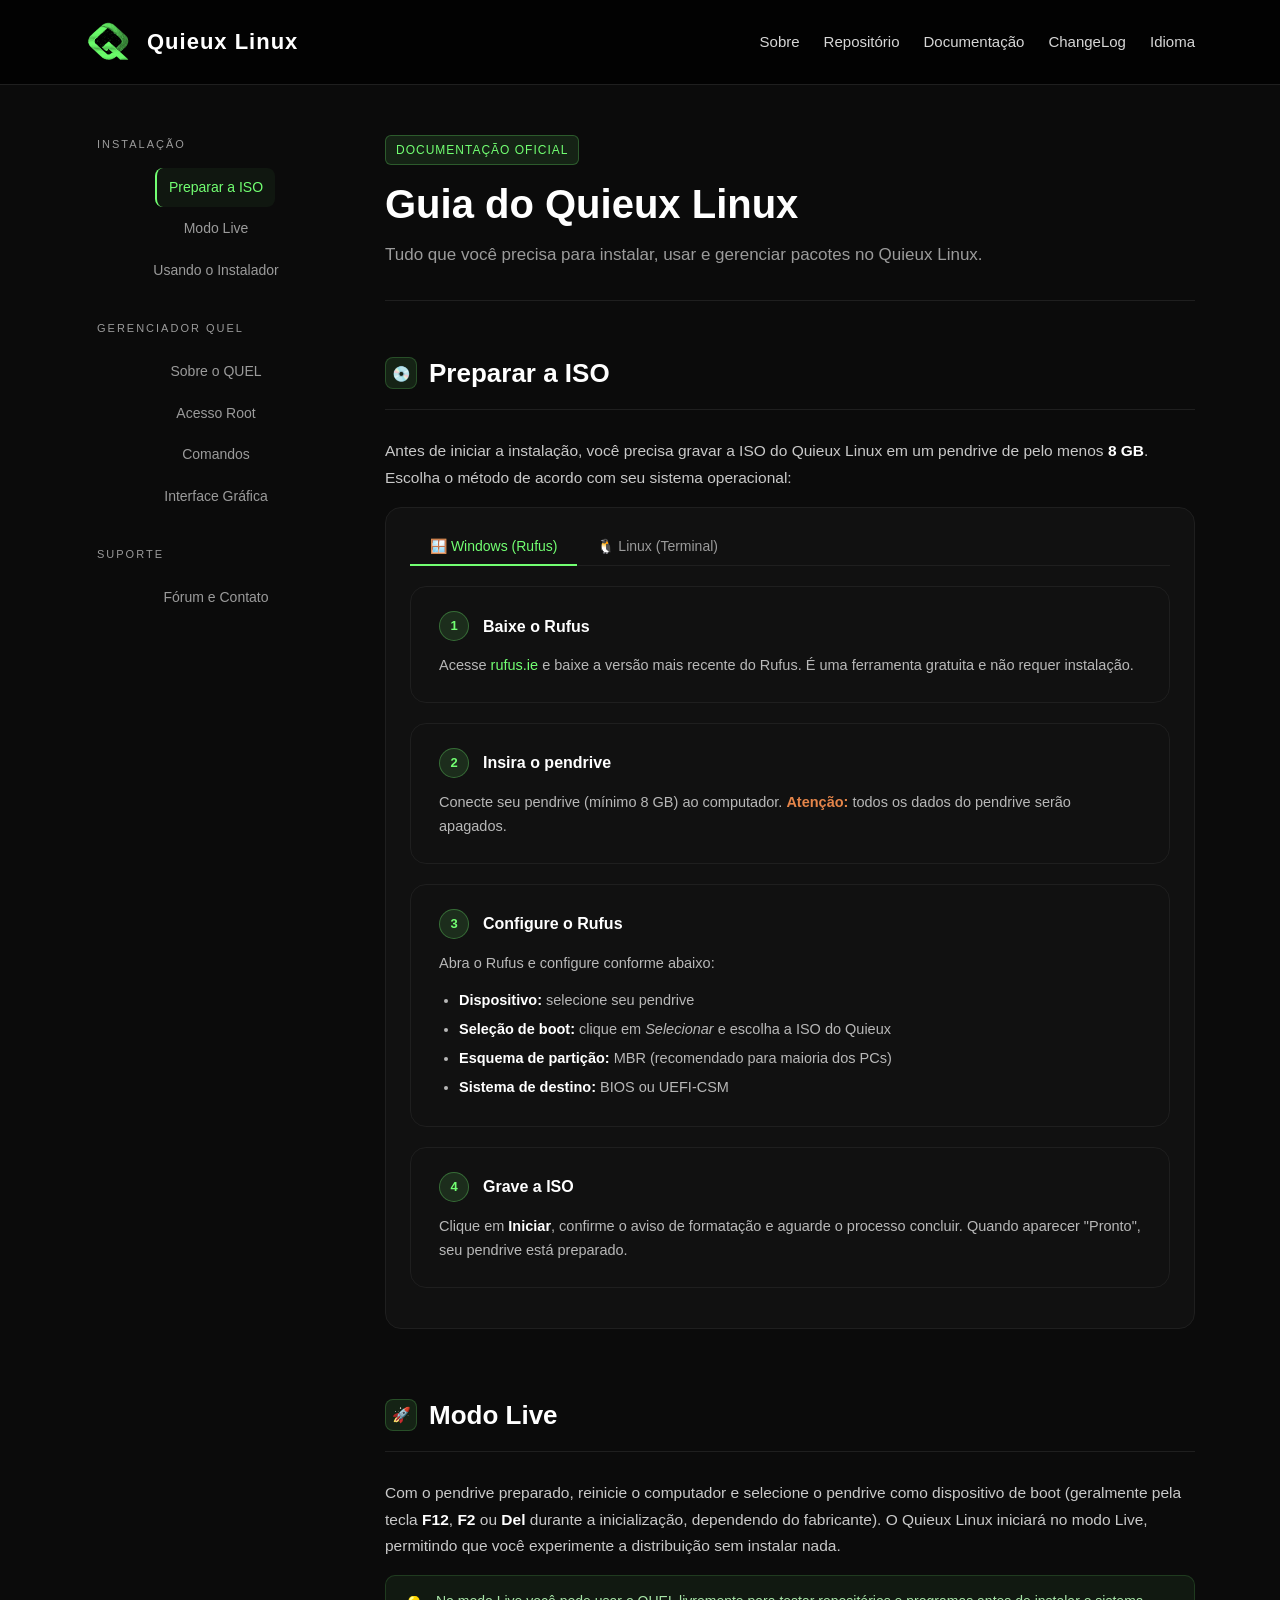
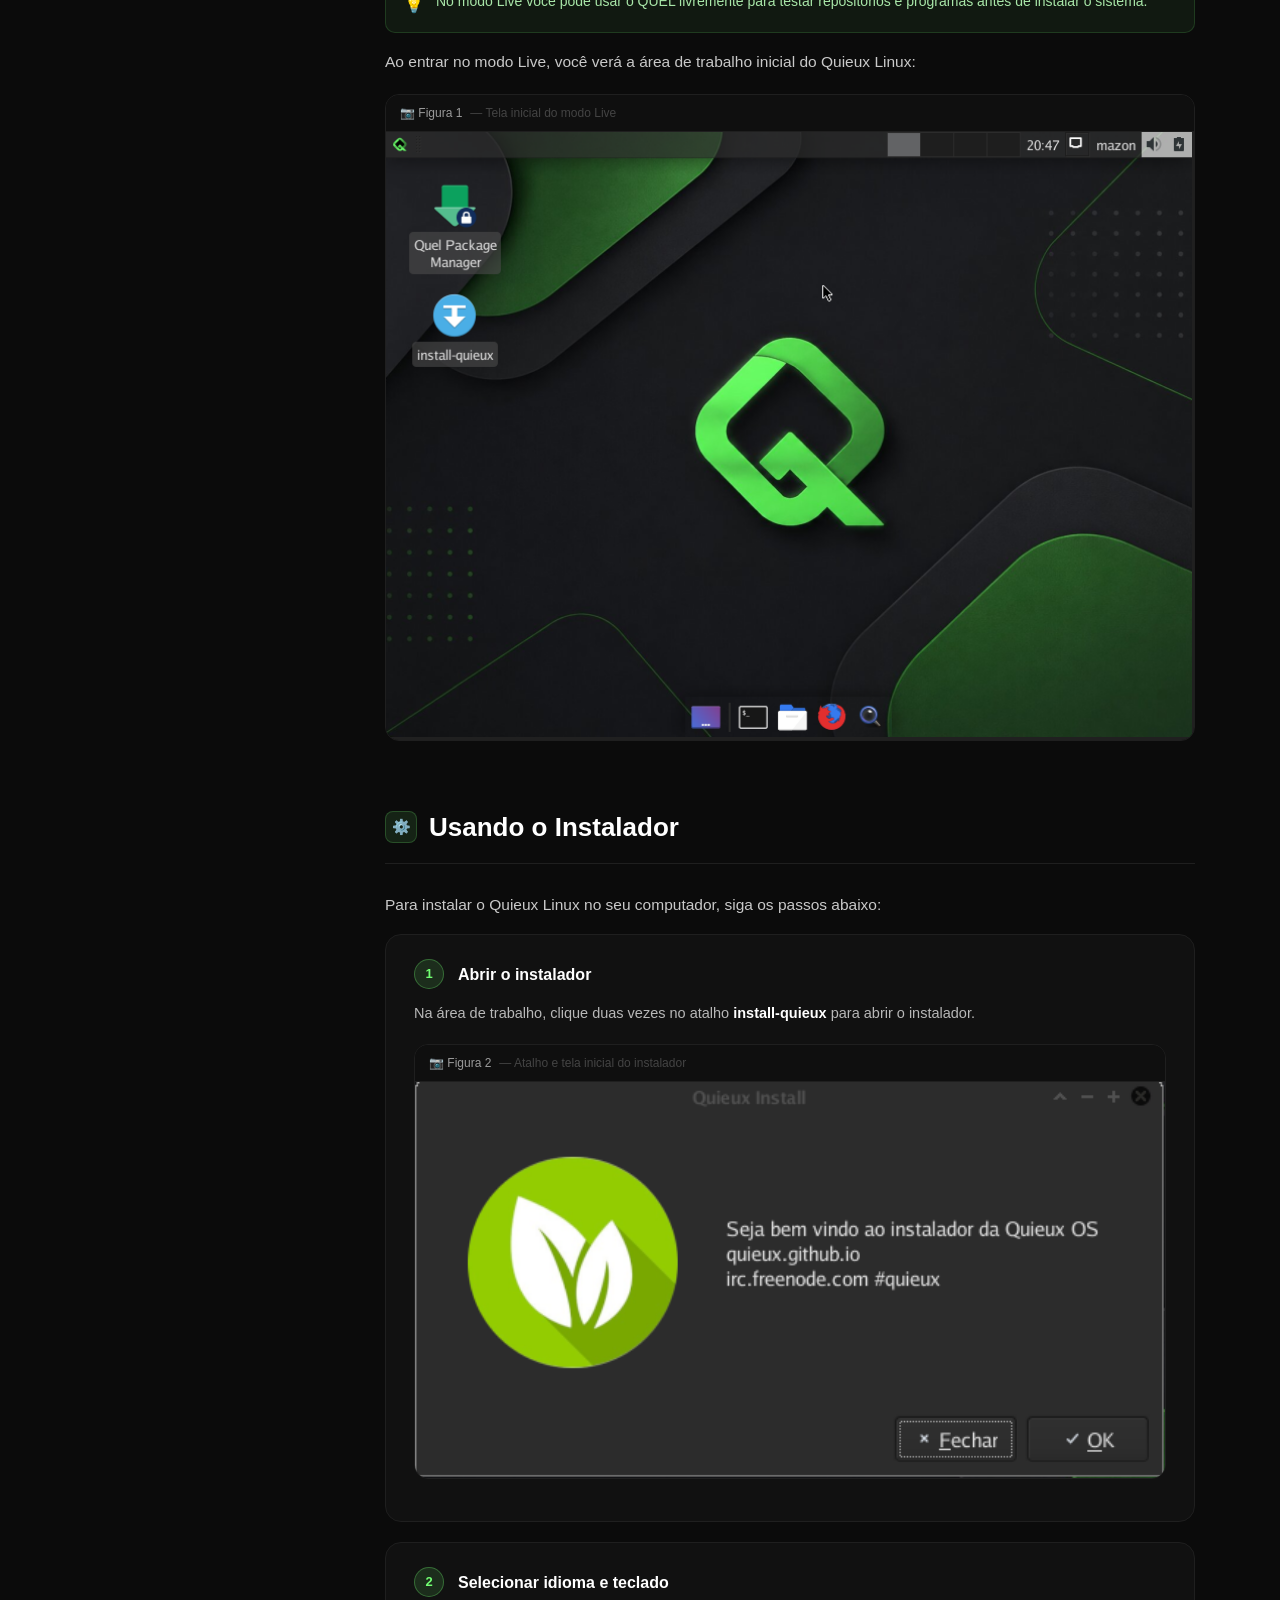
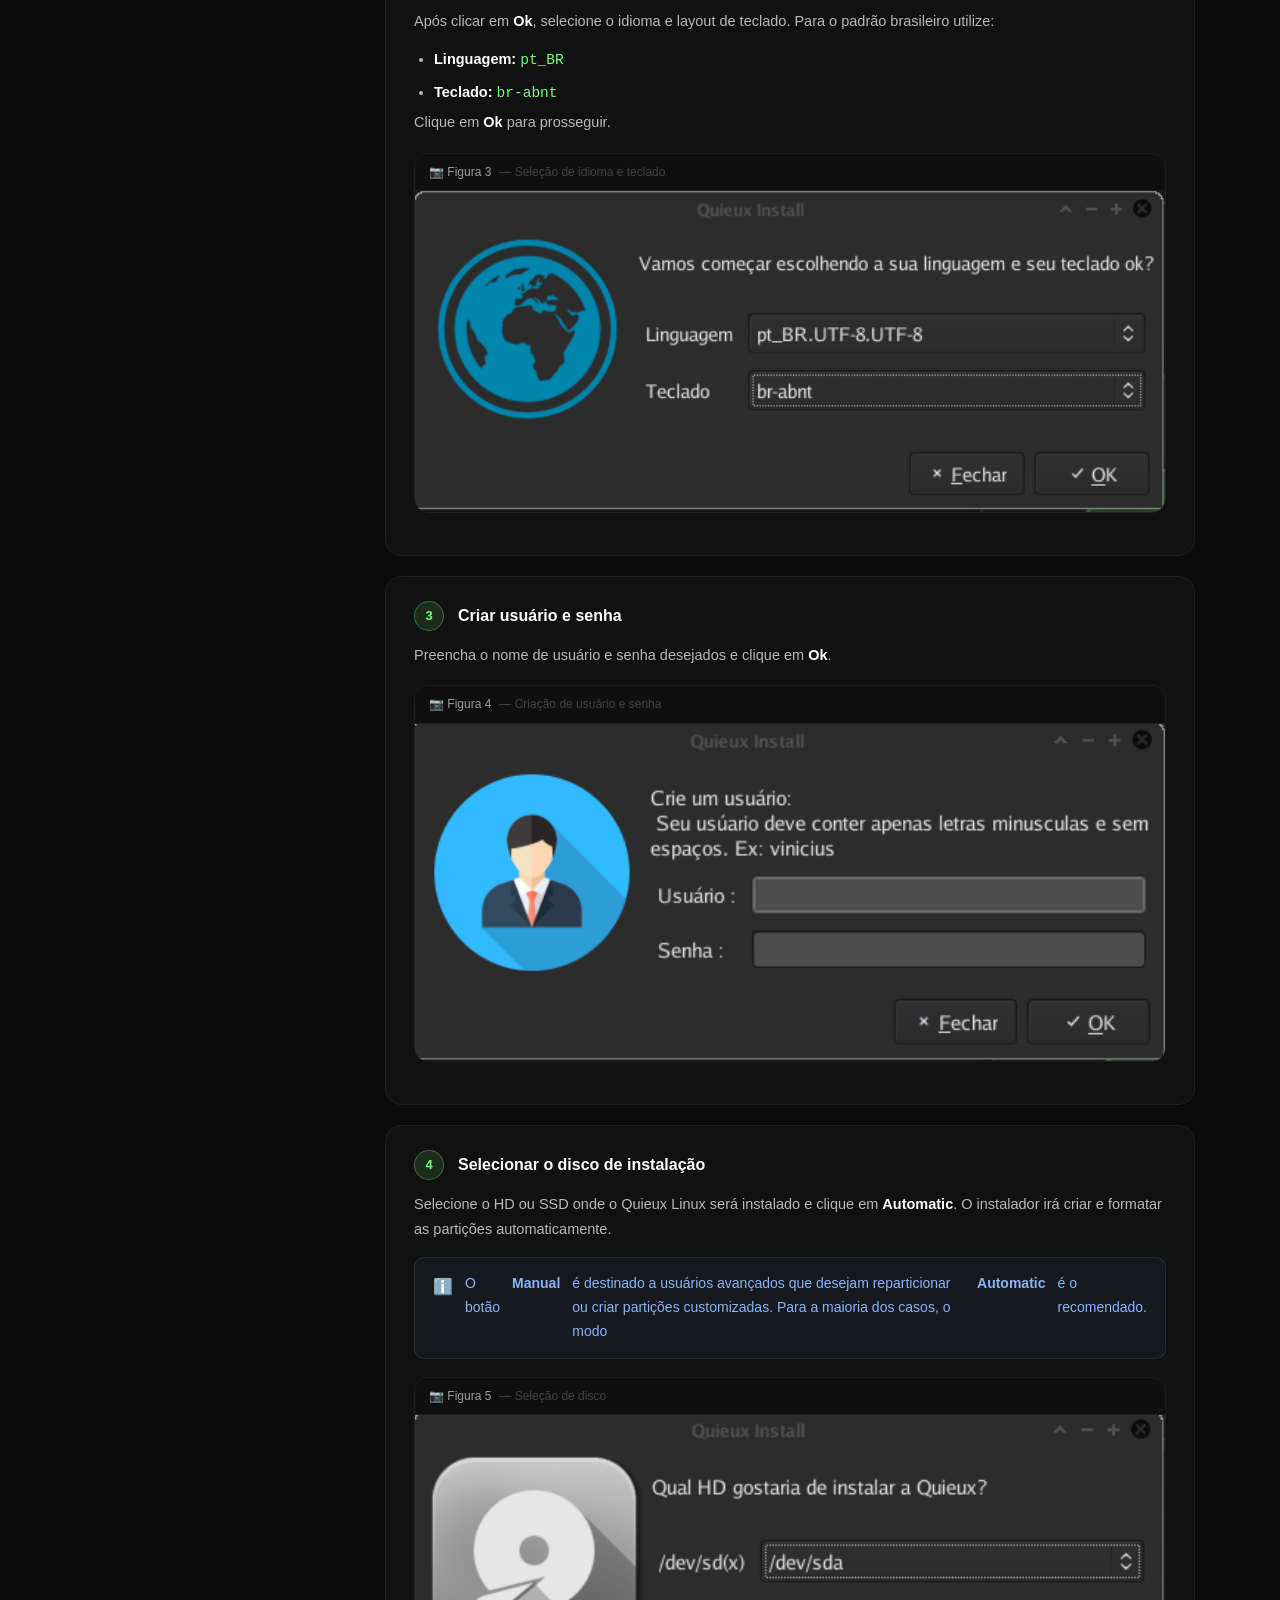
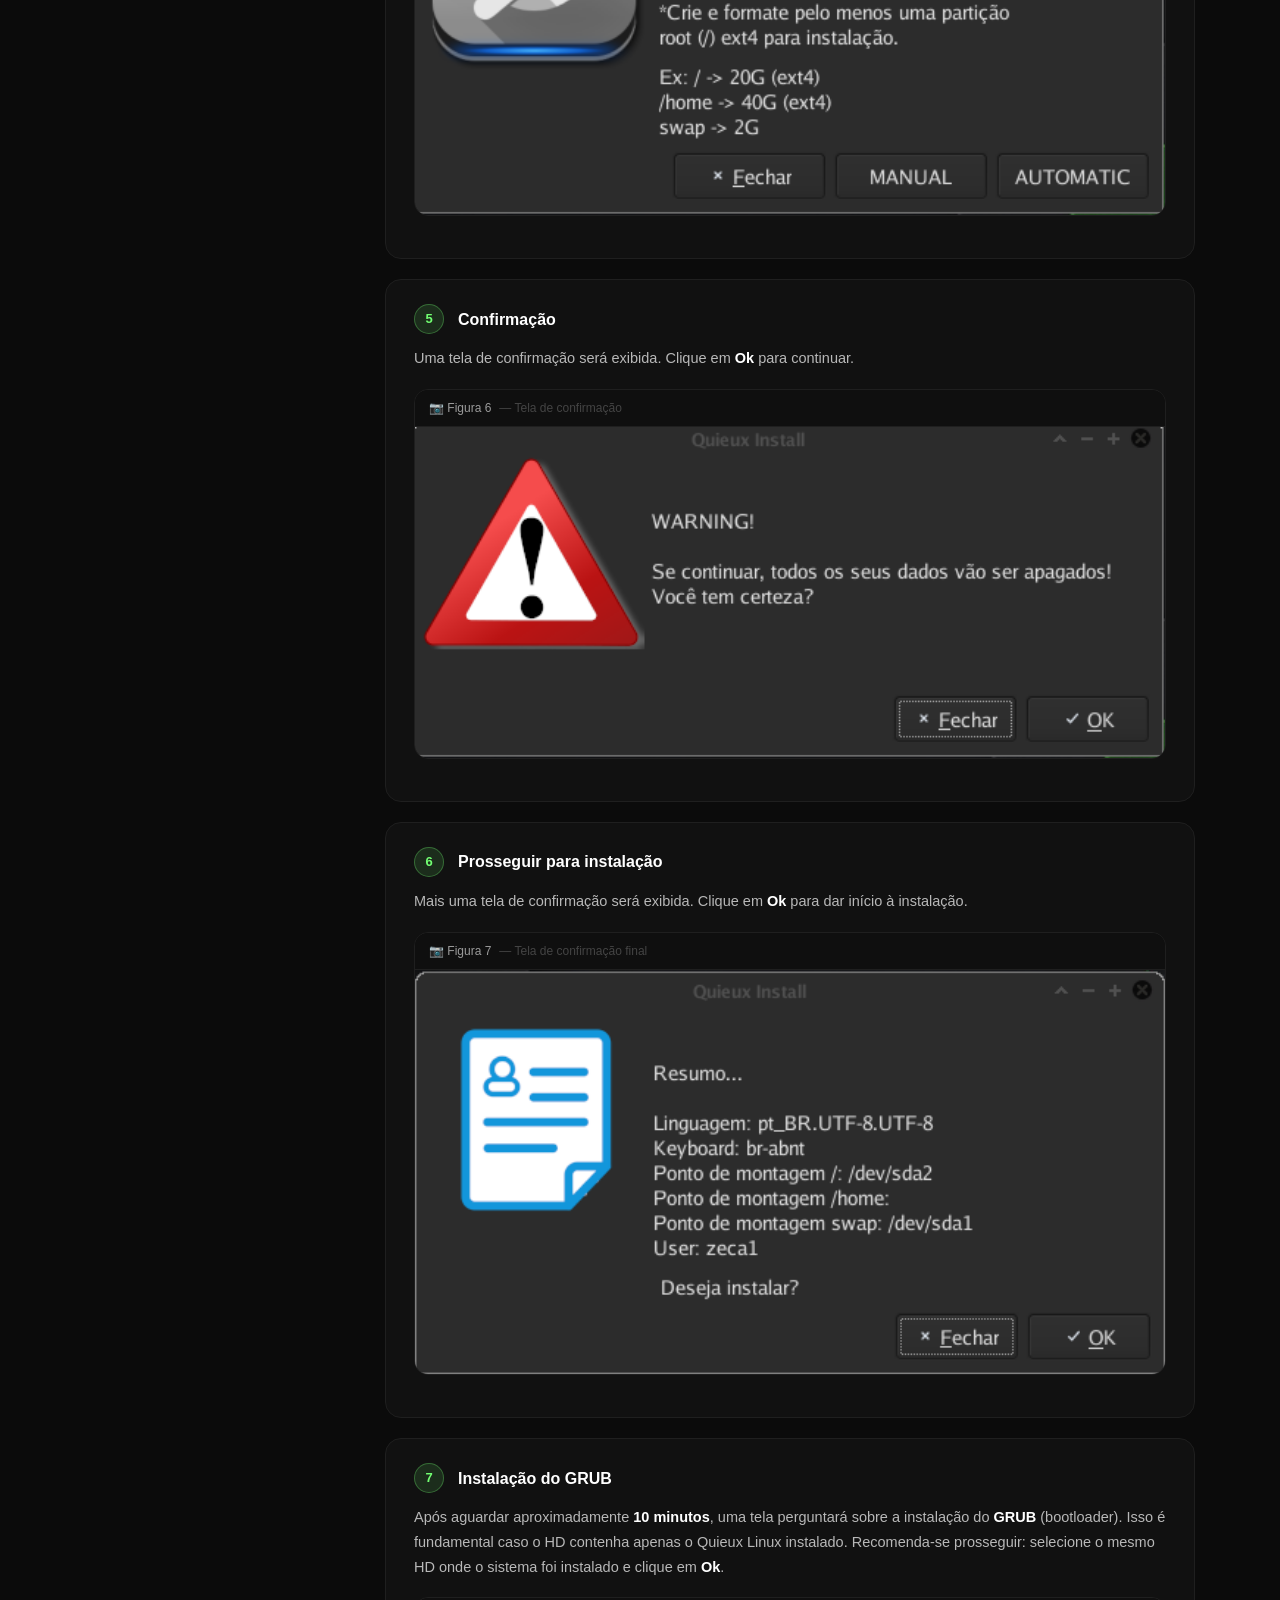
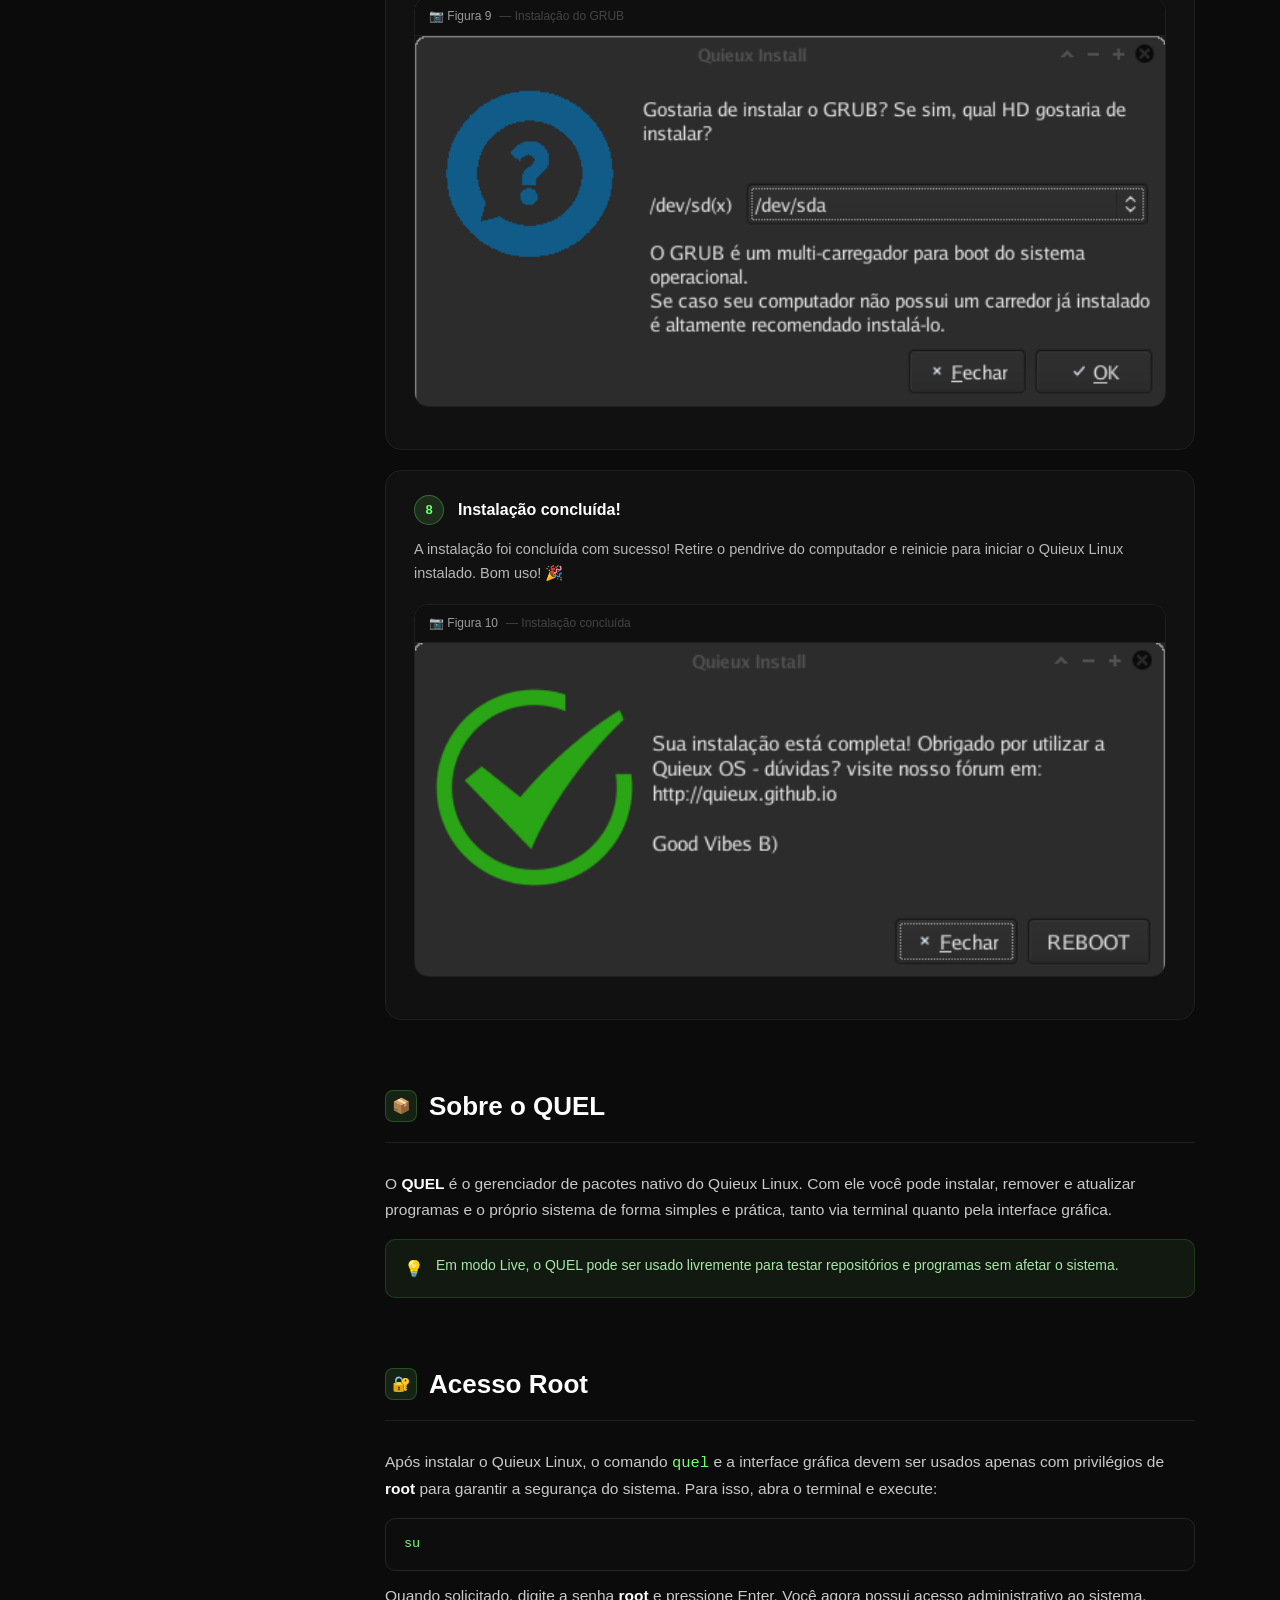
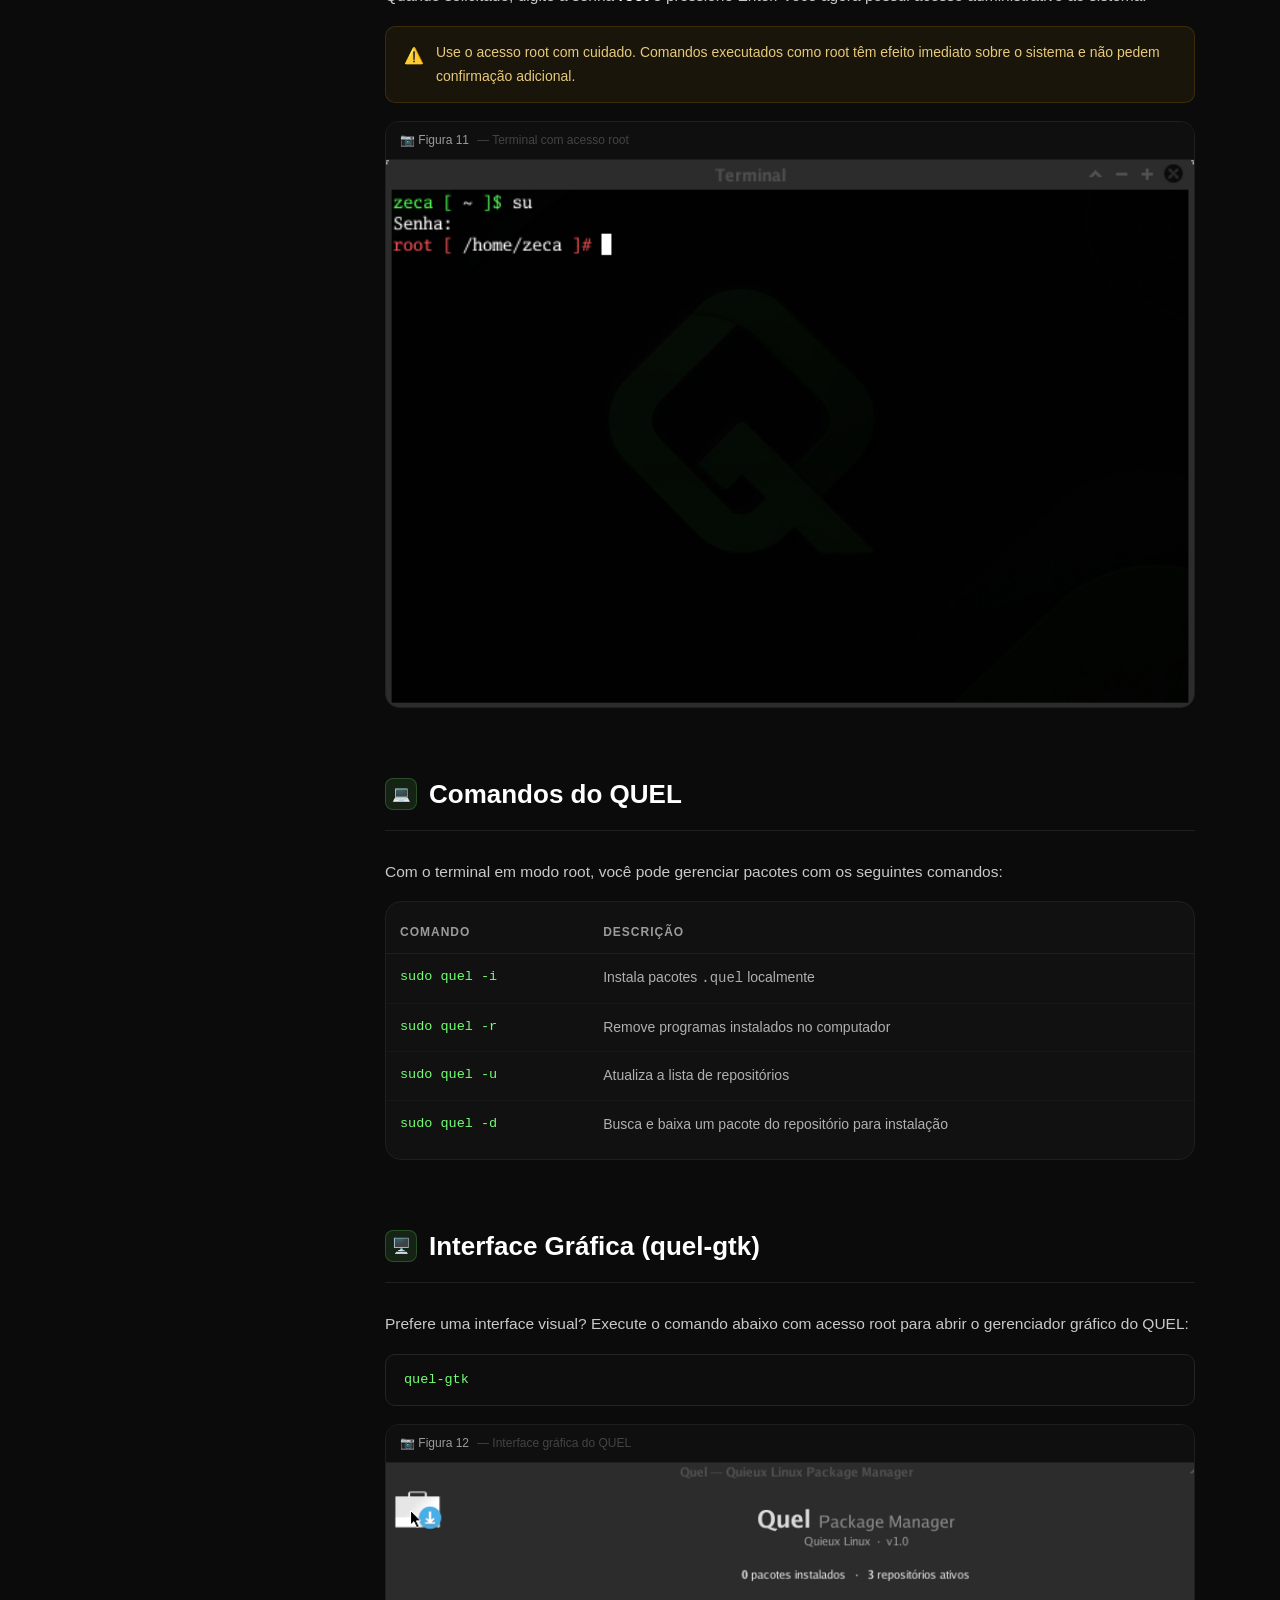
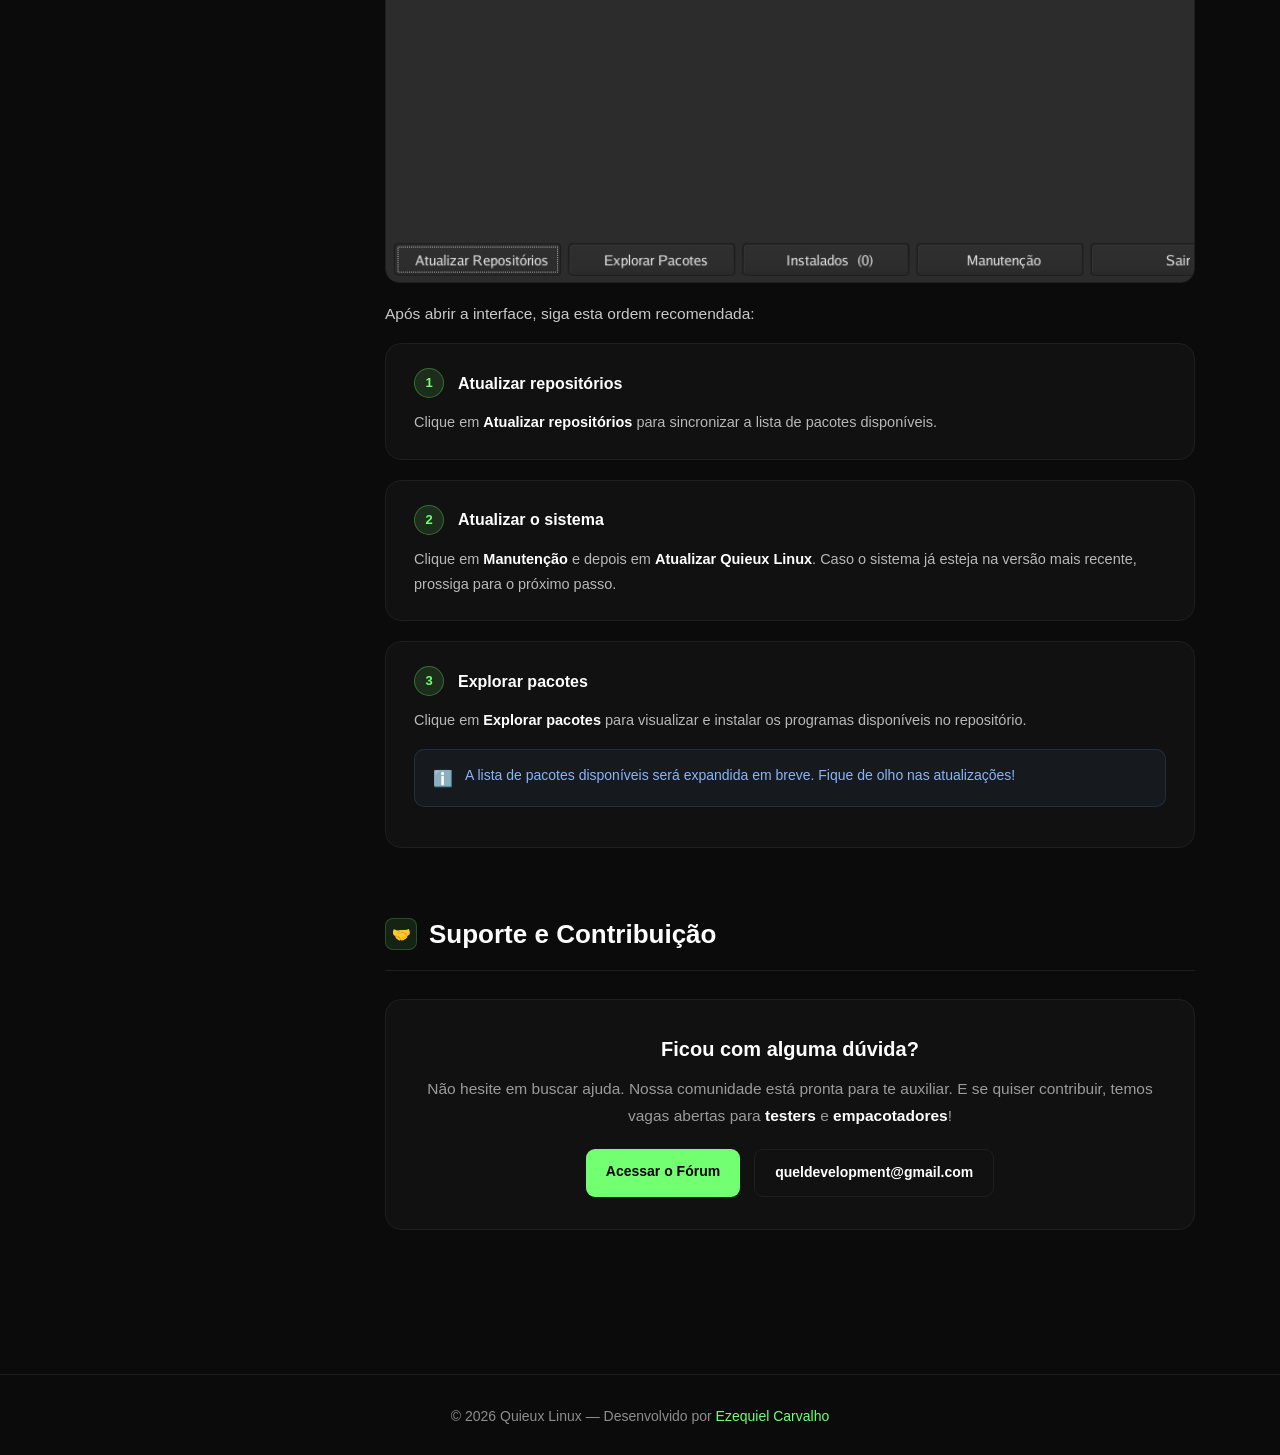
==== commit fc7e07aa: "Add files via upload" ====
--- a/doc/index.html
+++ b/doc/index.html
@@ -787,4 +787,4 @@
 </script>
 
 </body>
-</html>
+</html>
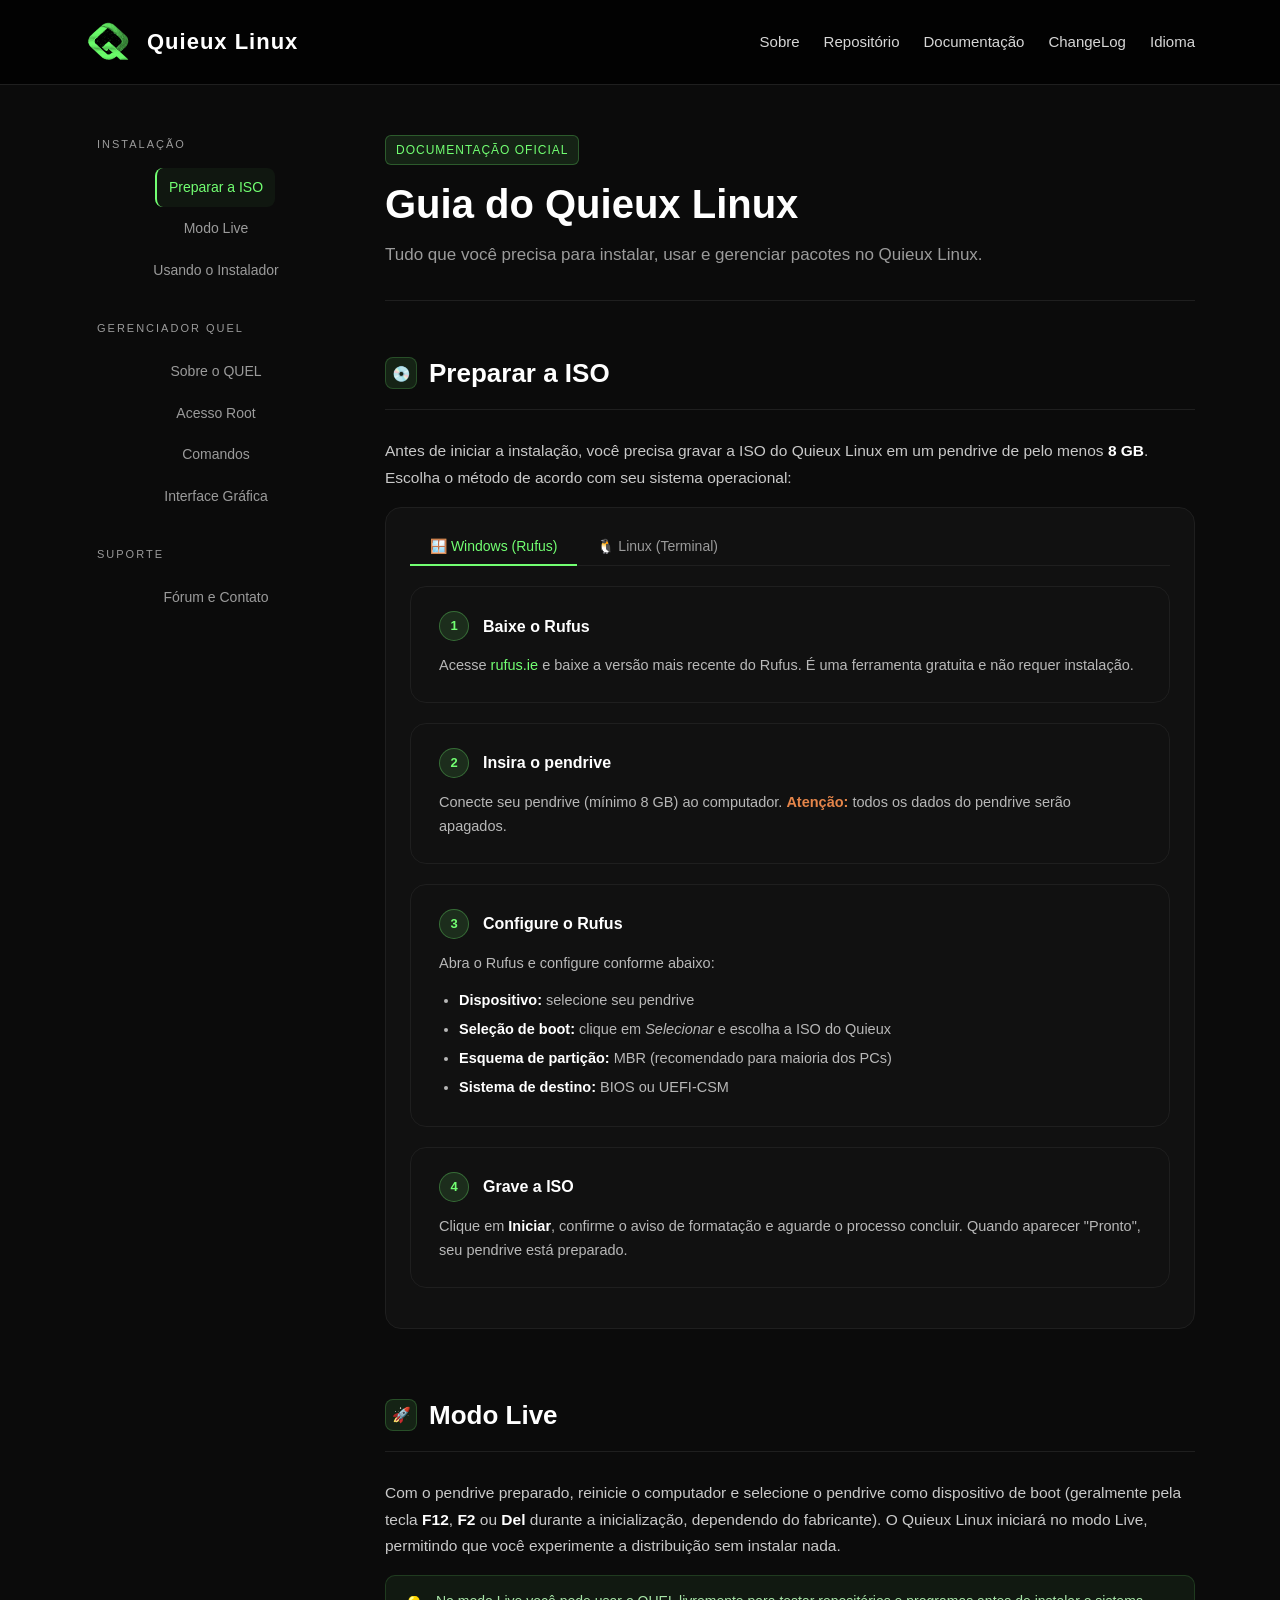
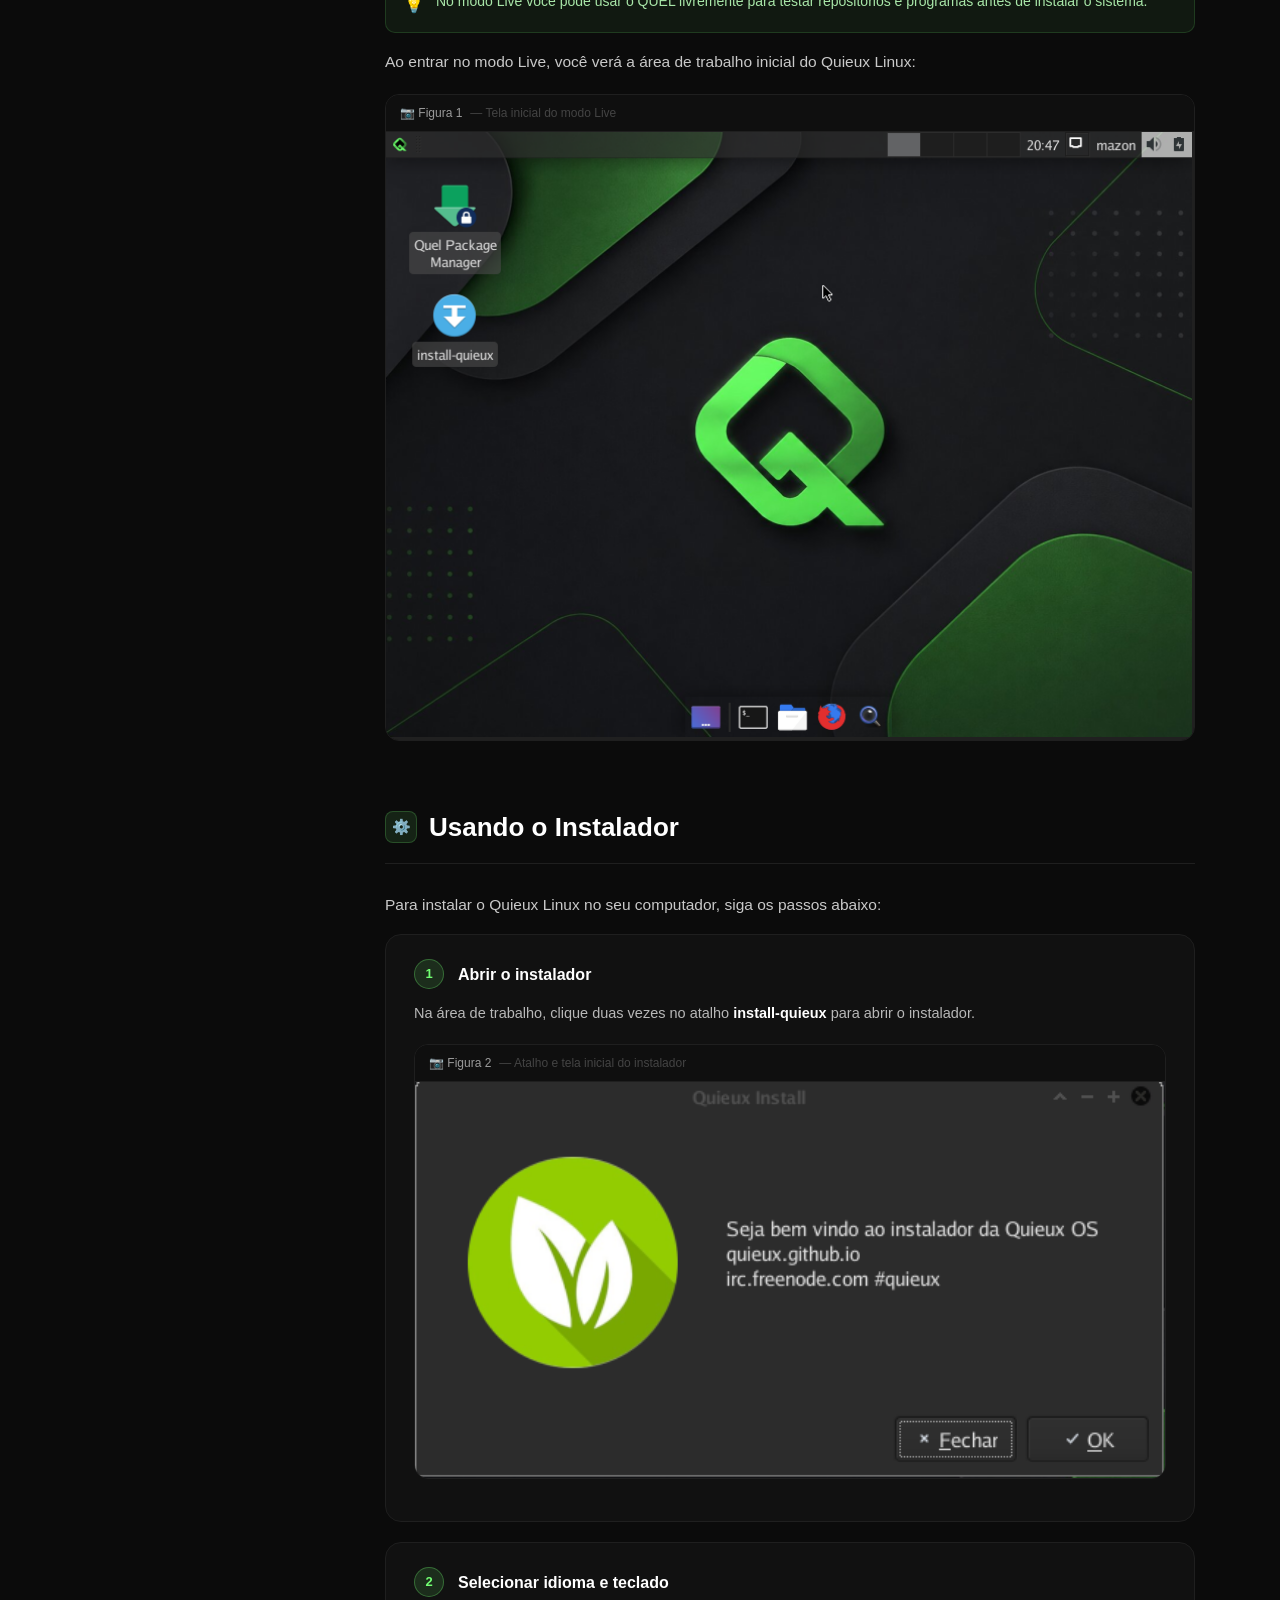
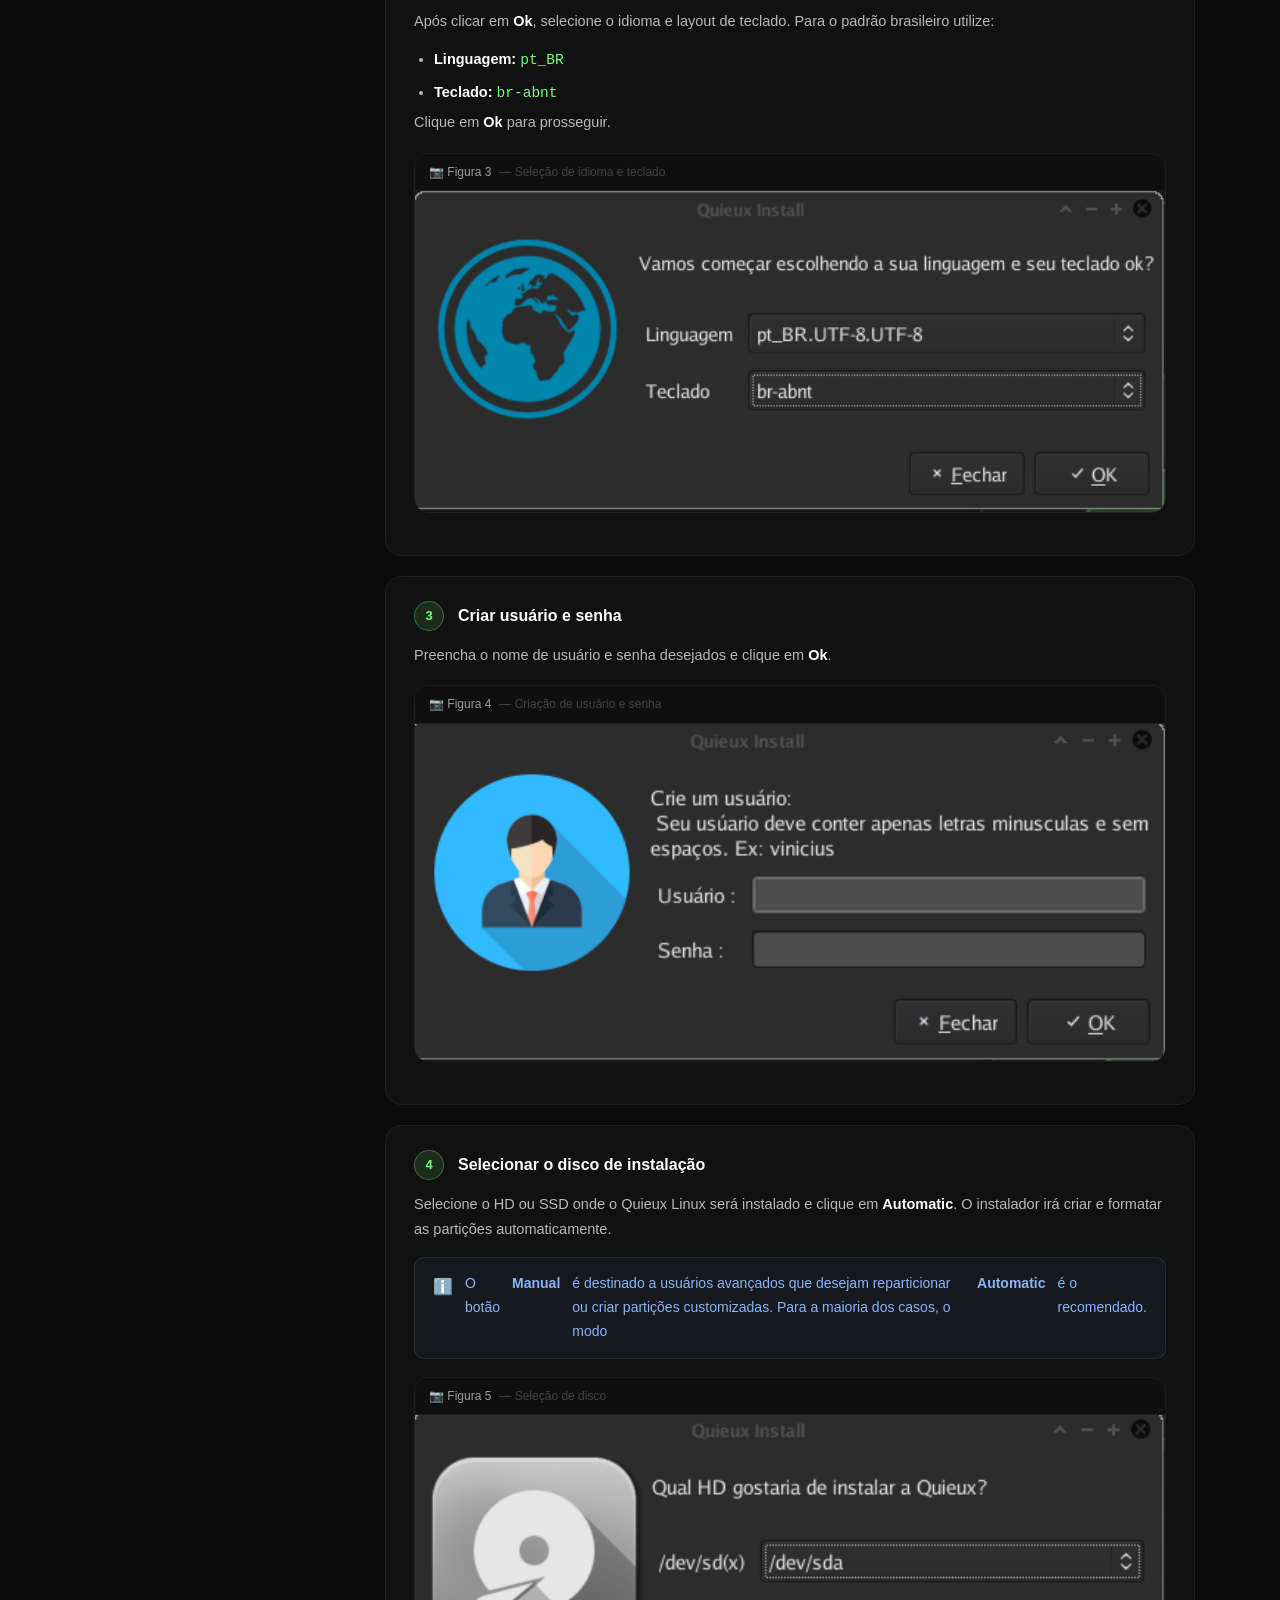
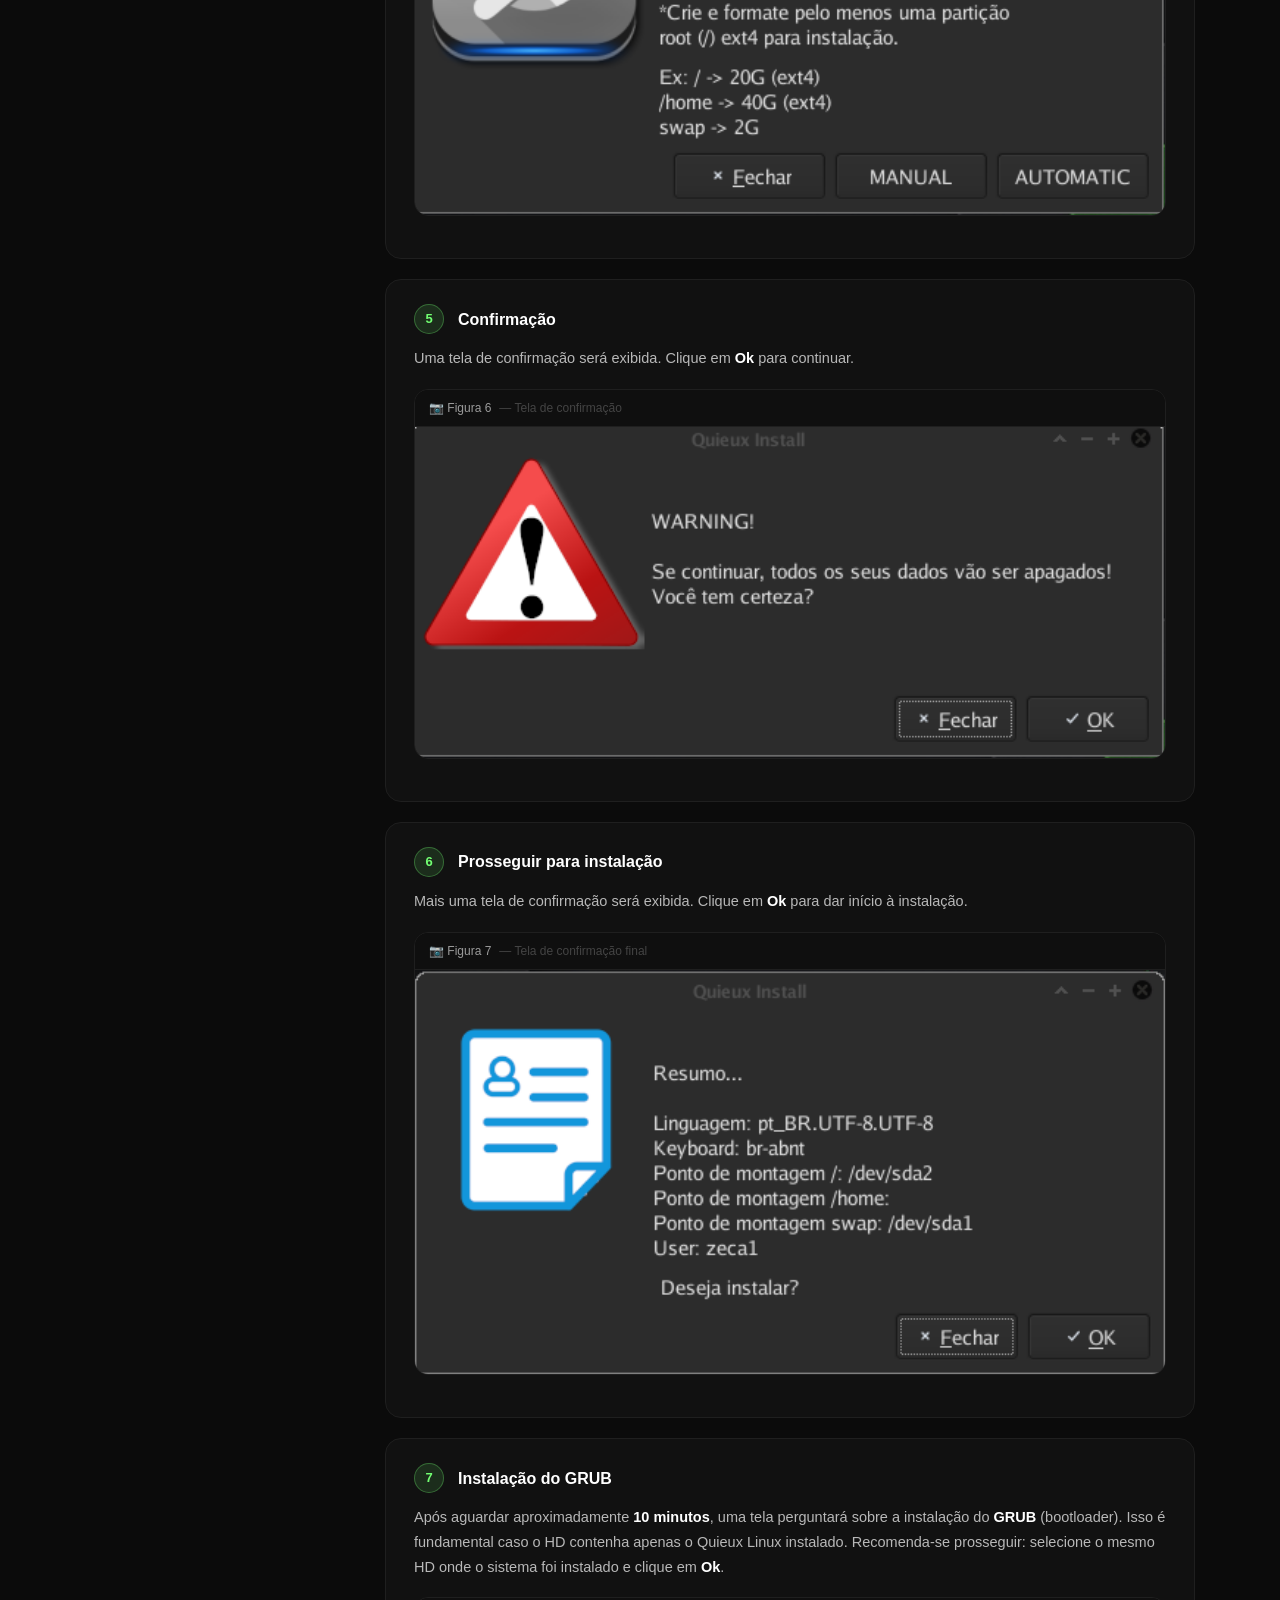
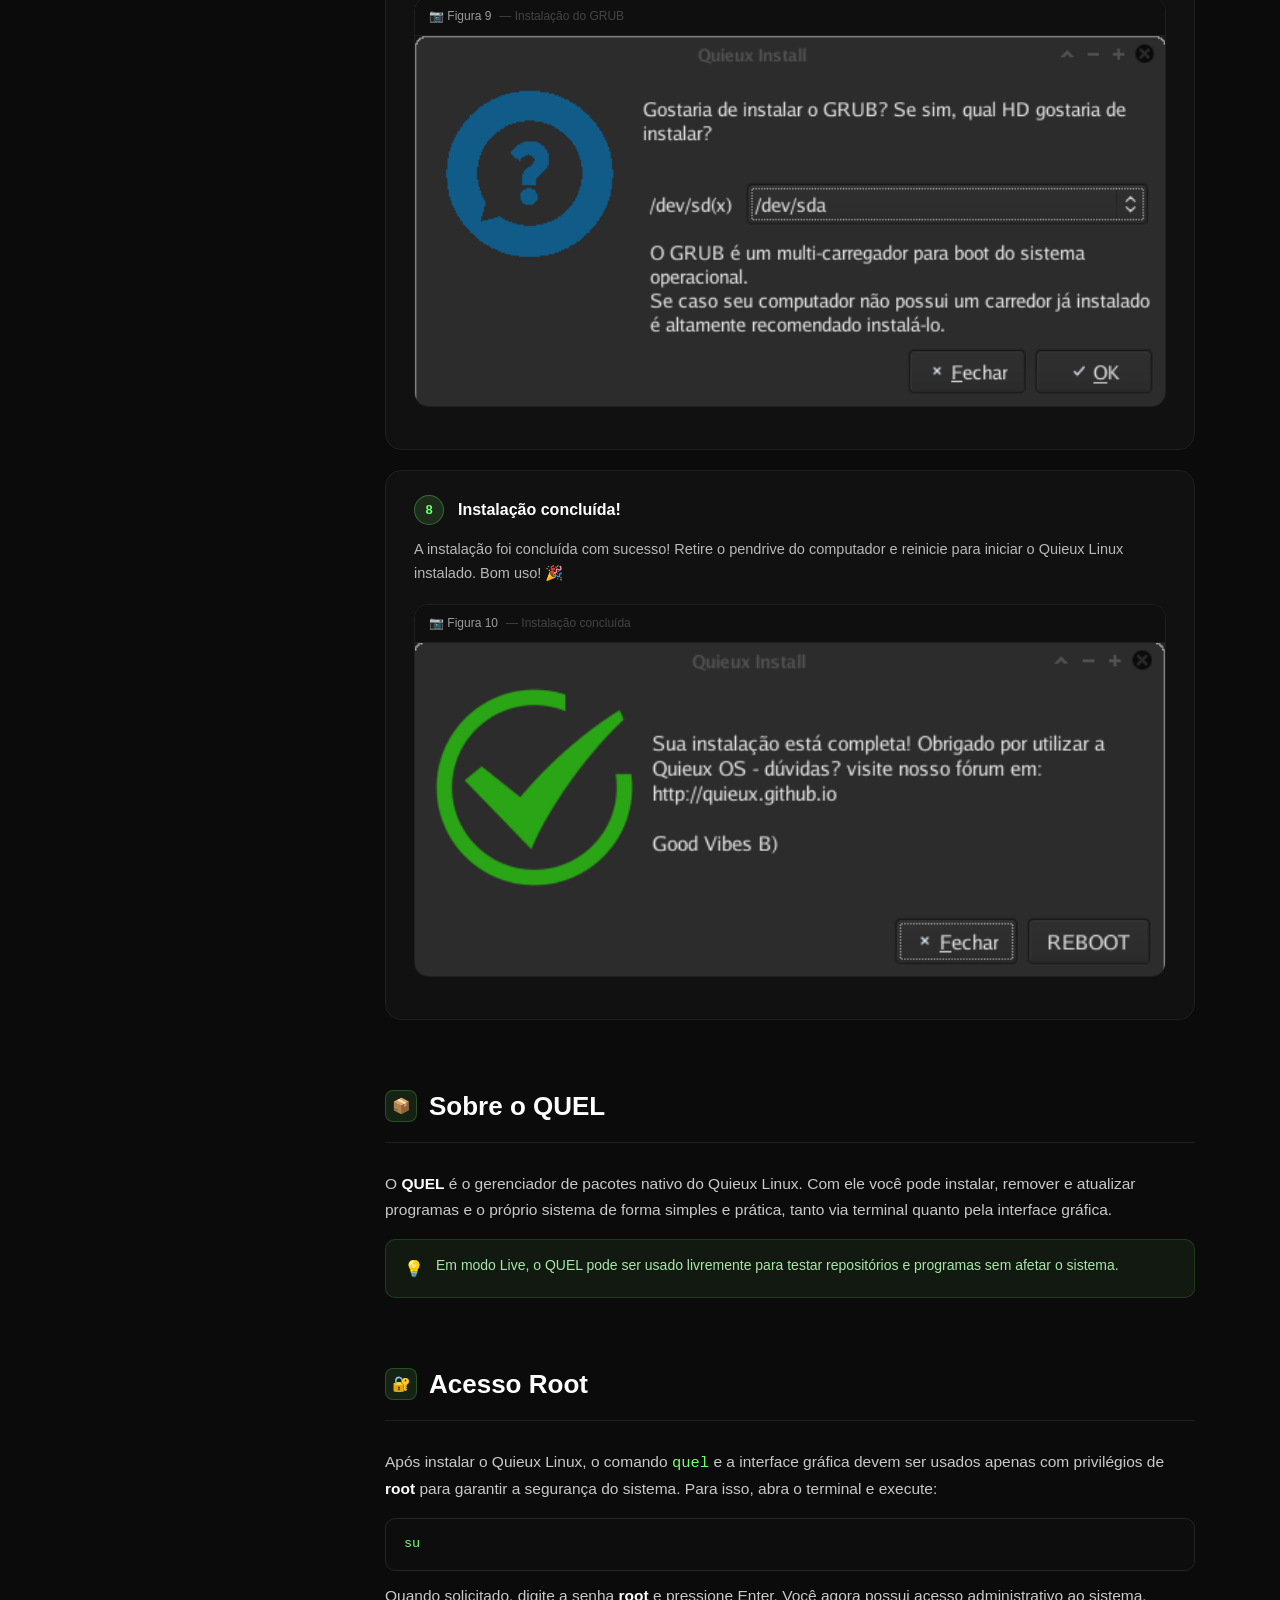
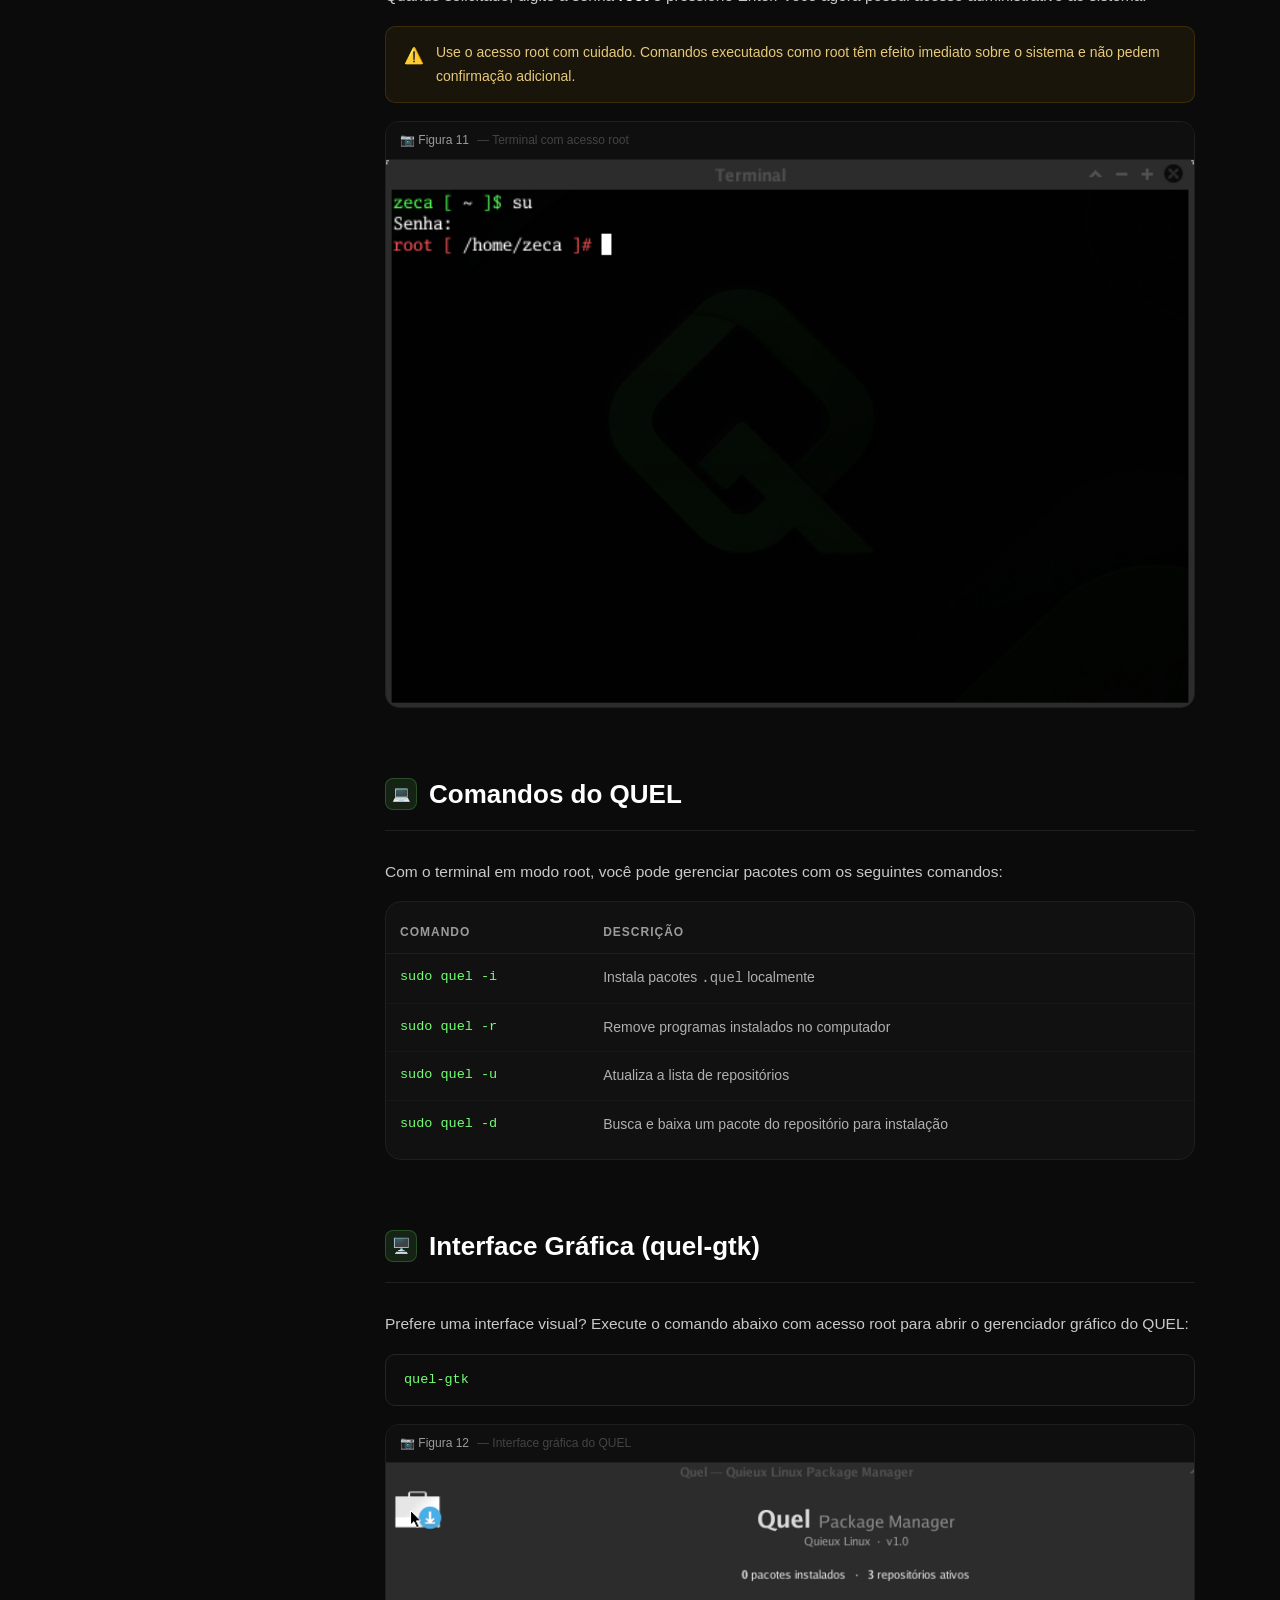
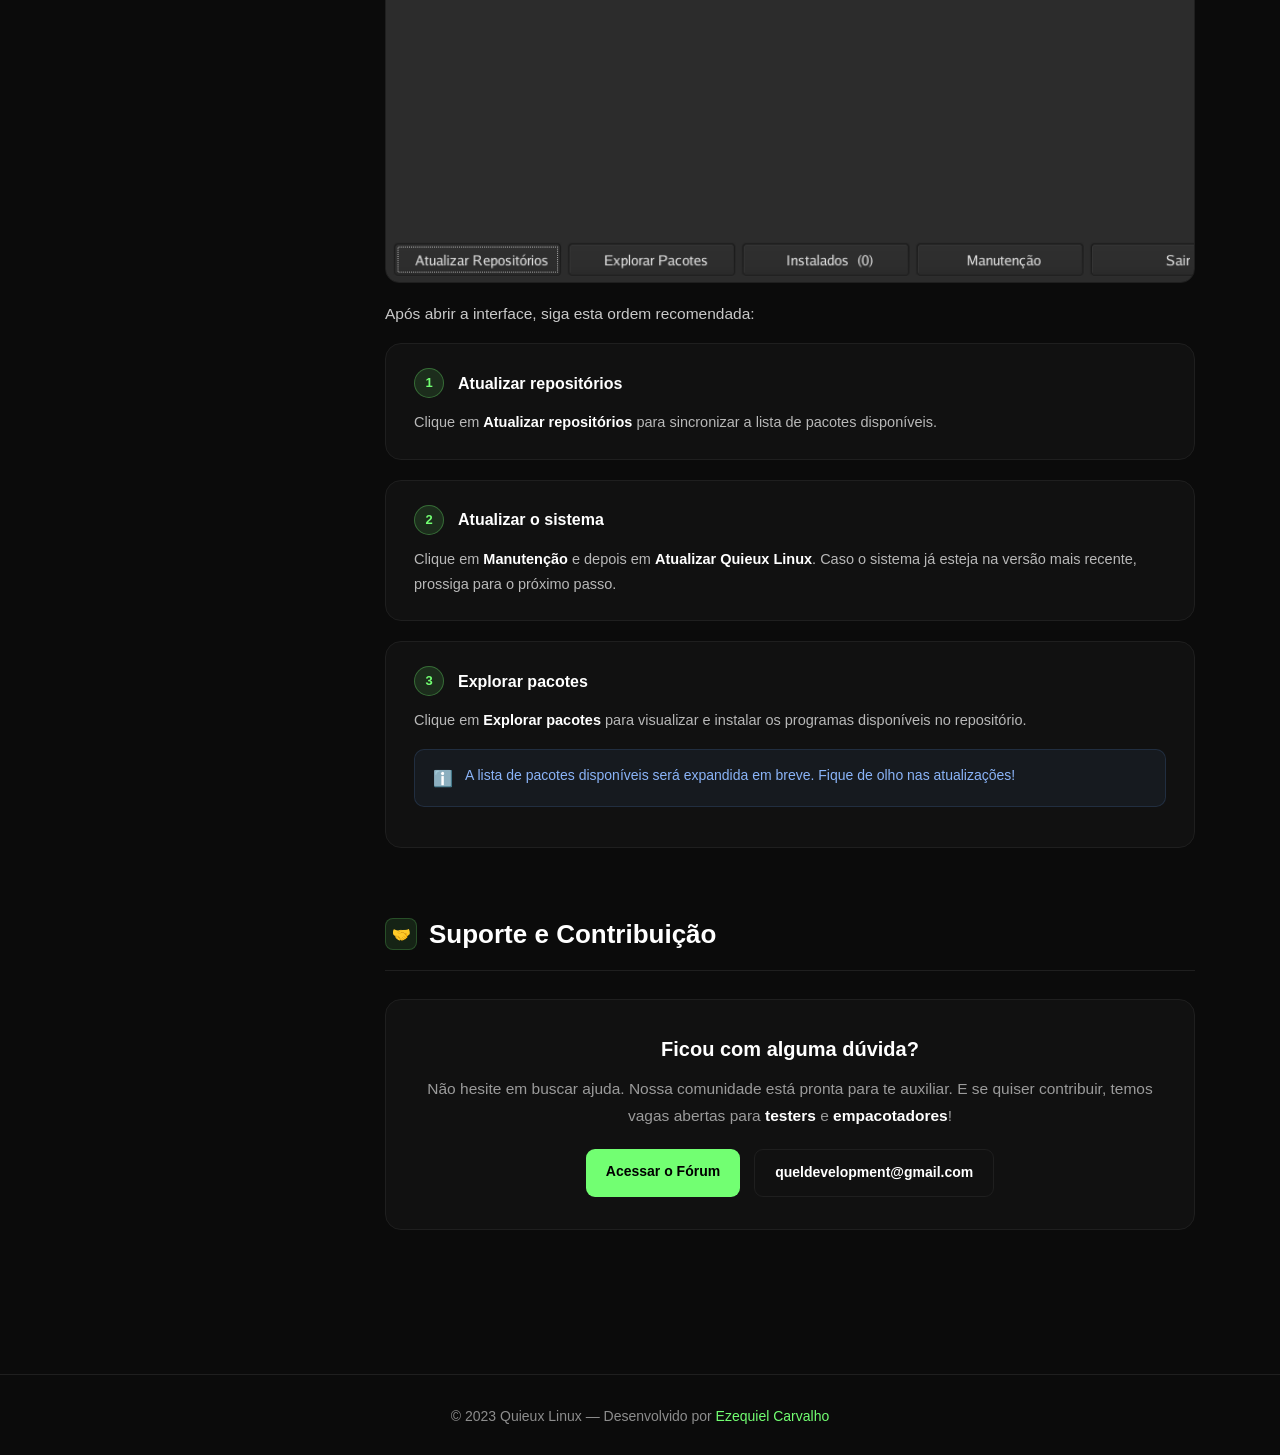
==== commit b334437d: "Update index.html" ====
--- a/doc/index.html
+++ b/doc/index.html
@@ -754,7 +754,7 @@
 </div>
 
 <footer>
-  © 2026 Quieux Linux — Desenvolvido por
+  © 2023 Quieux Linux — Desenvolvido por
   <a href="https://br.linkedin.com/in/ezequielcarvalho">Ezequiel Carvalho</a>
 </footer>
 
@@ -787,4 +787,4 @@
 </script>
 
 </body>
-</html>+</html>
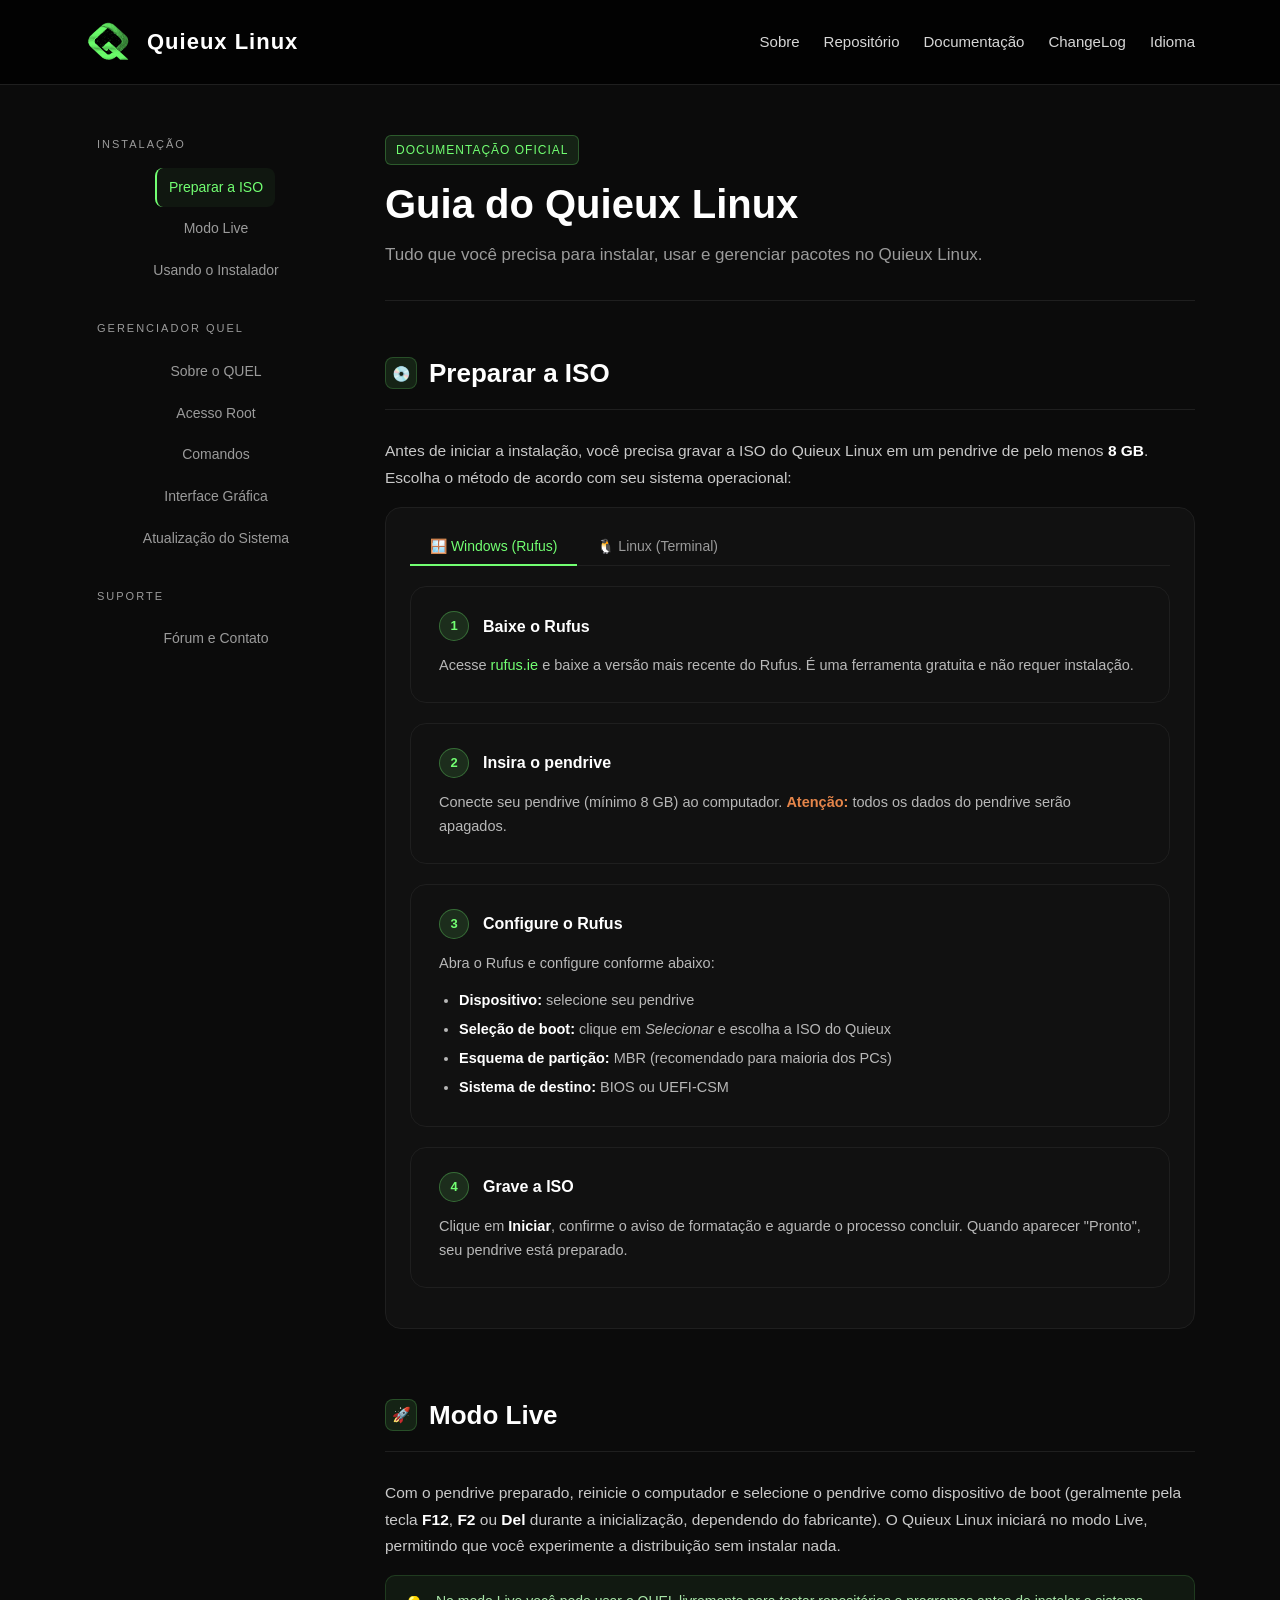
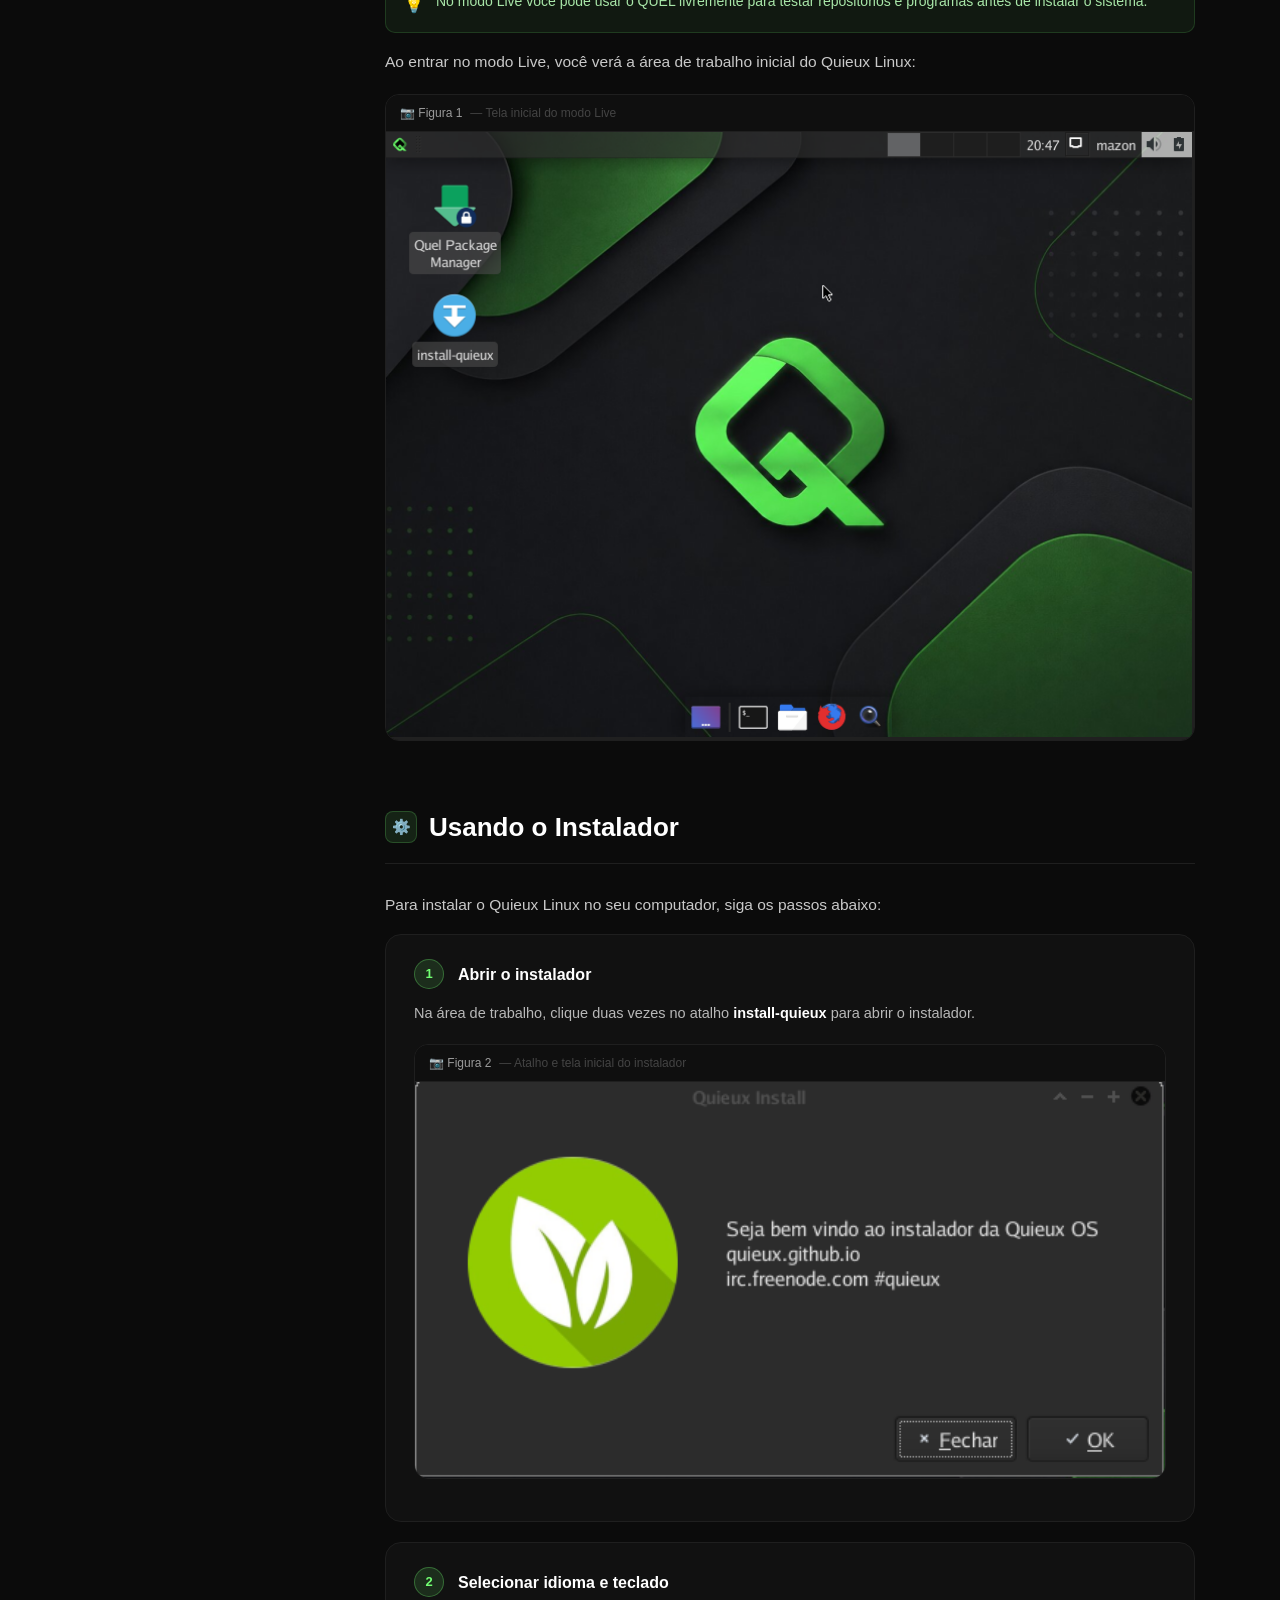
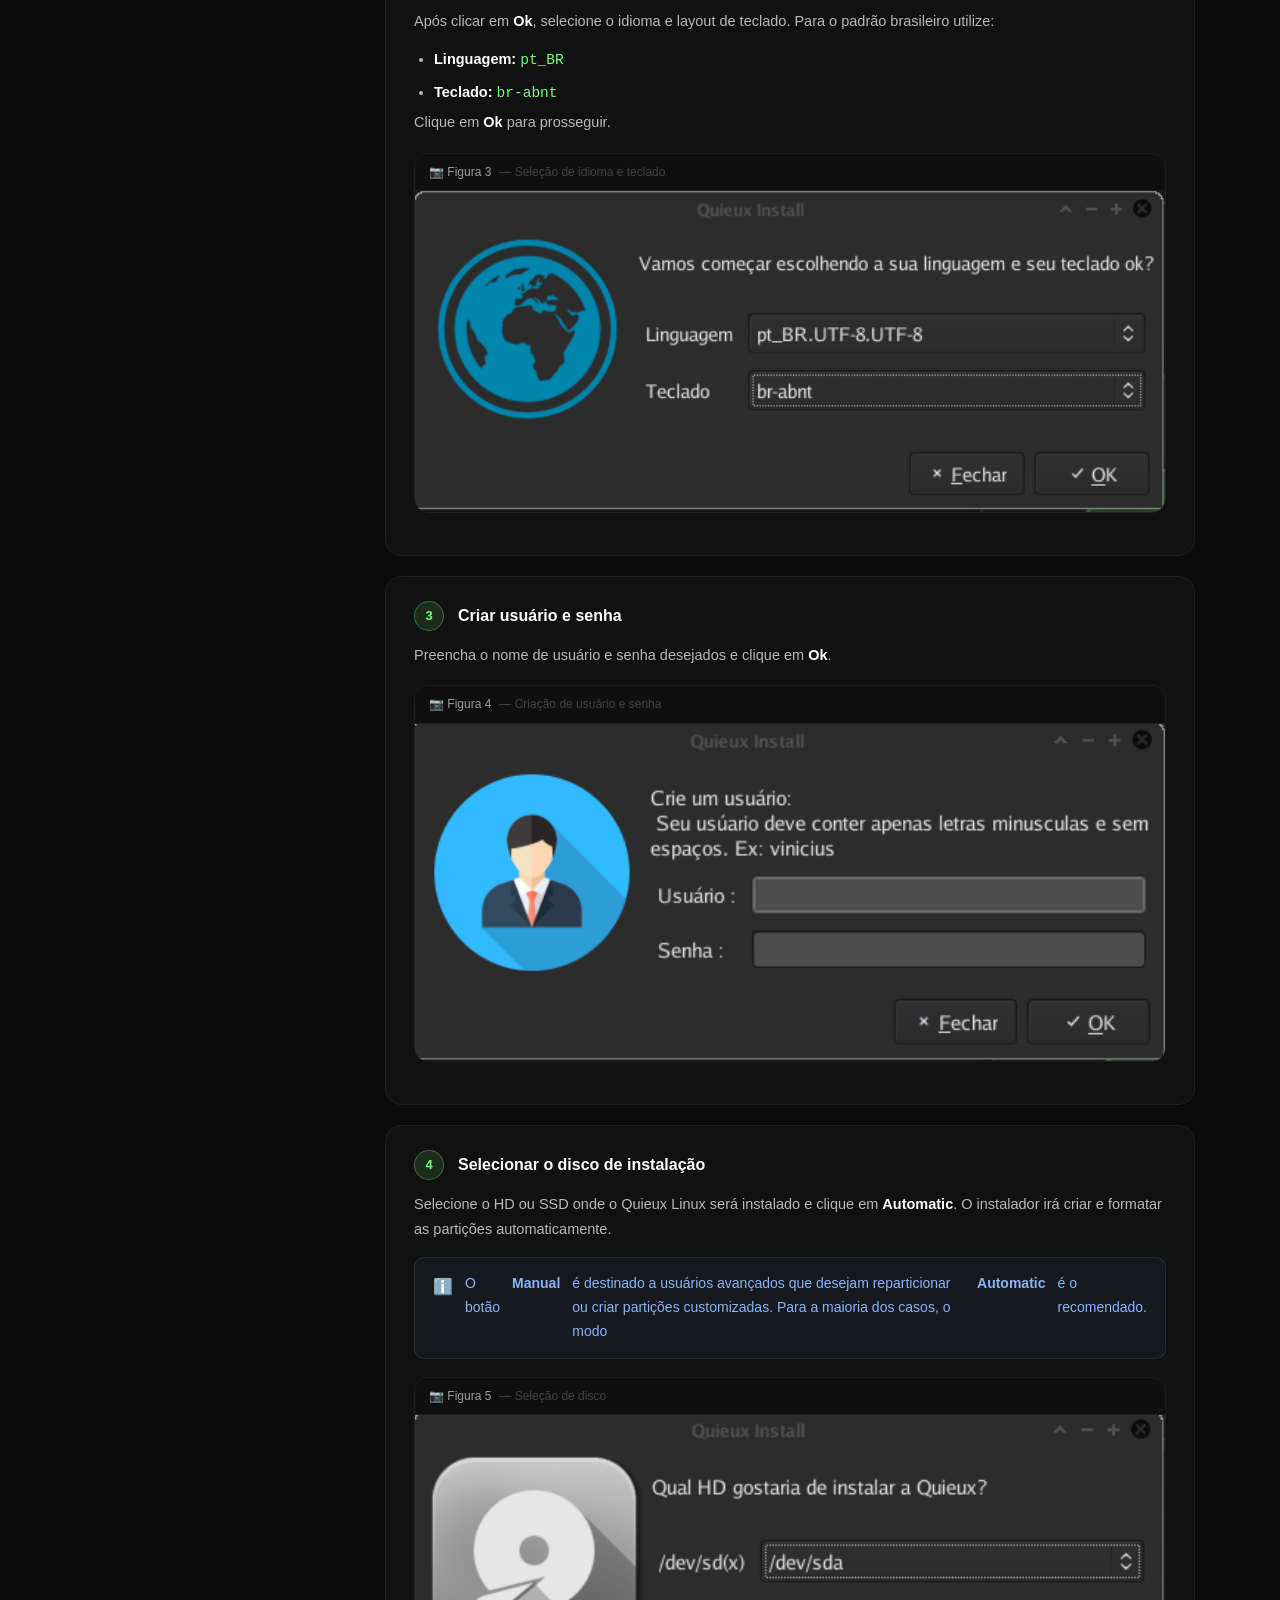
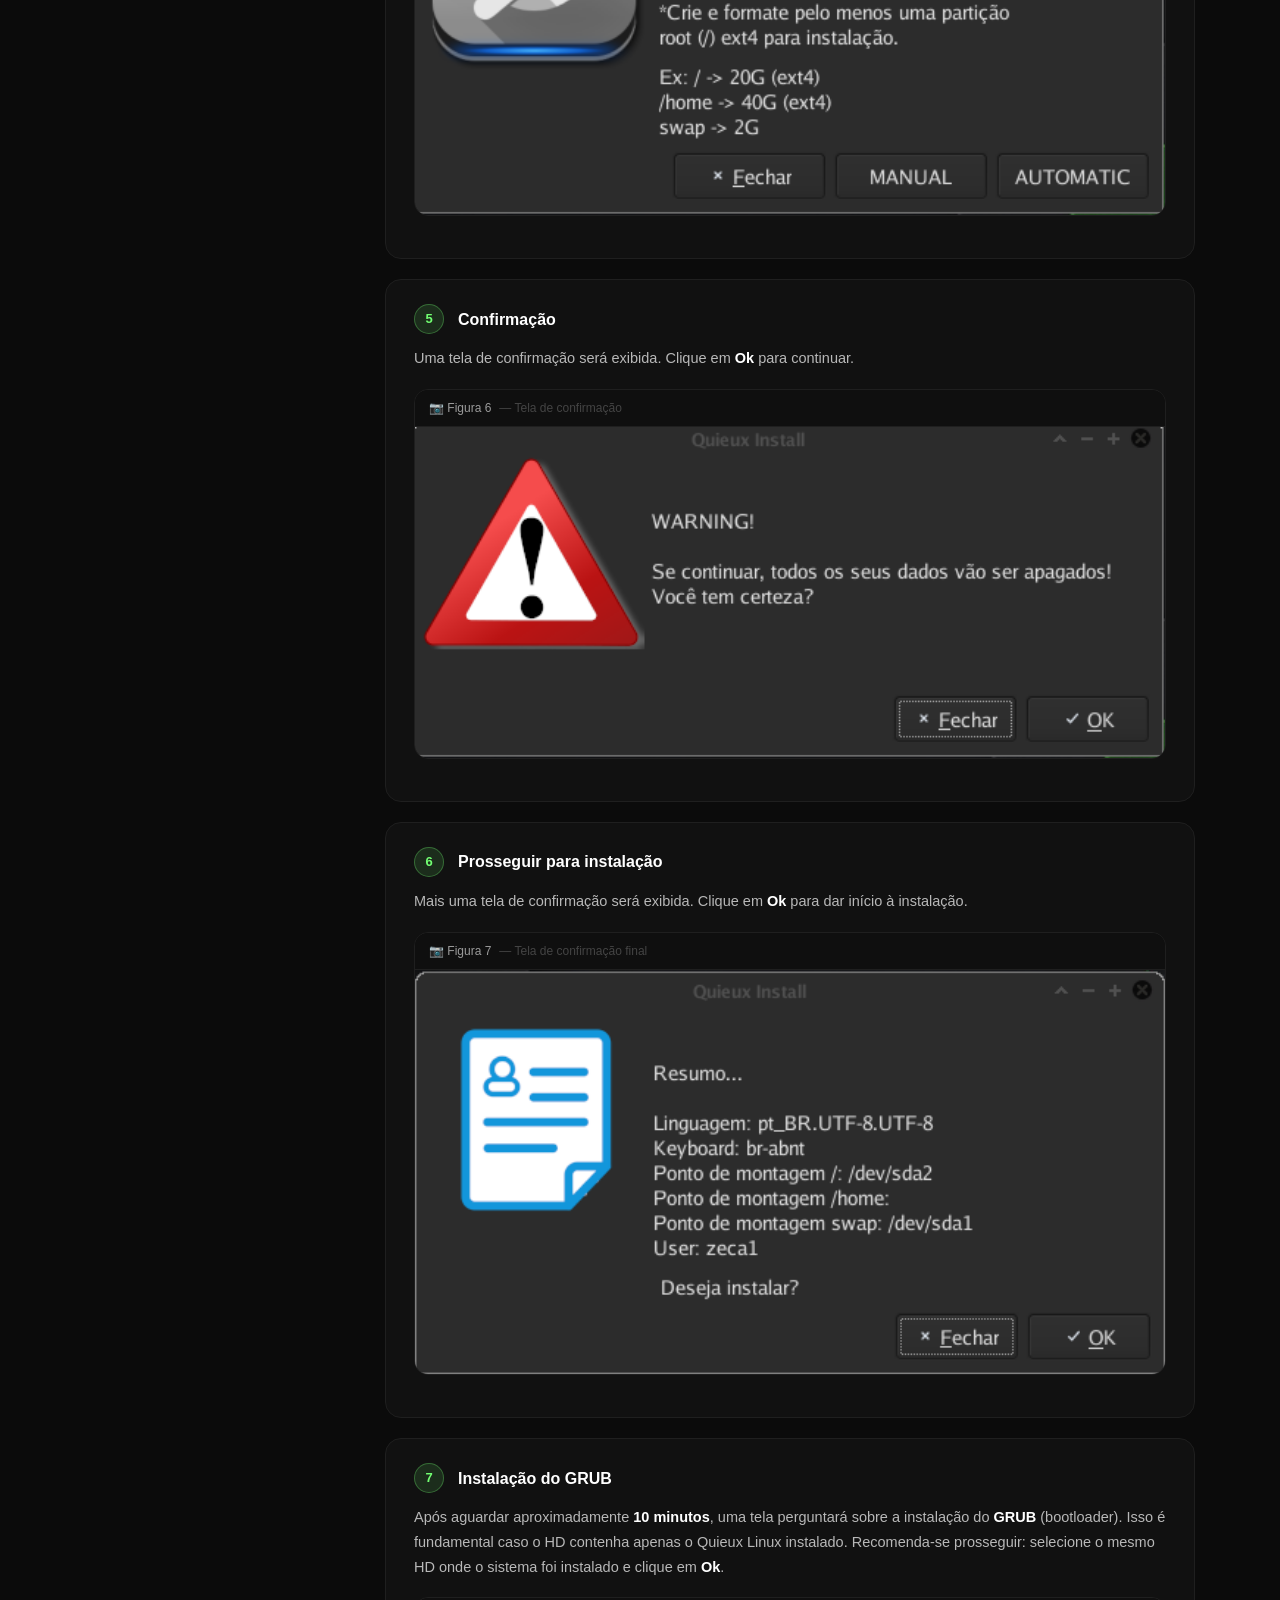
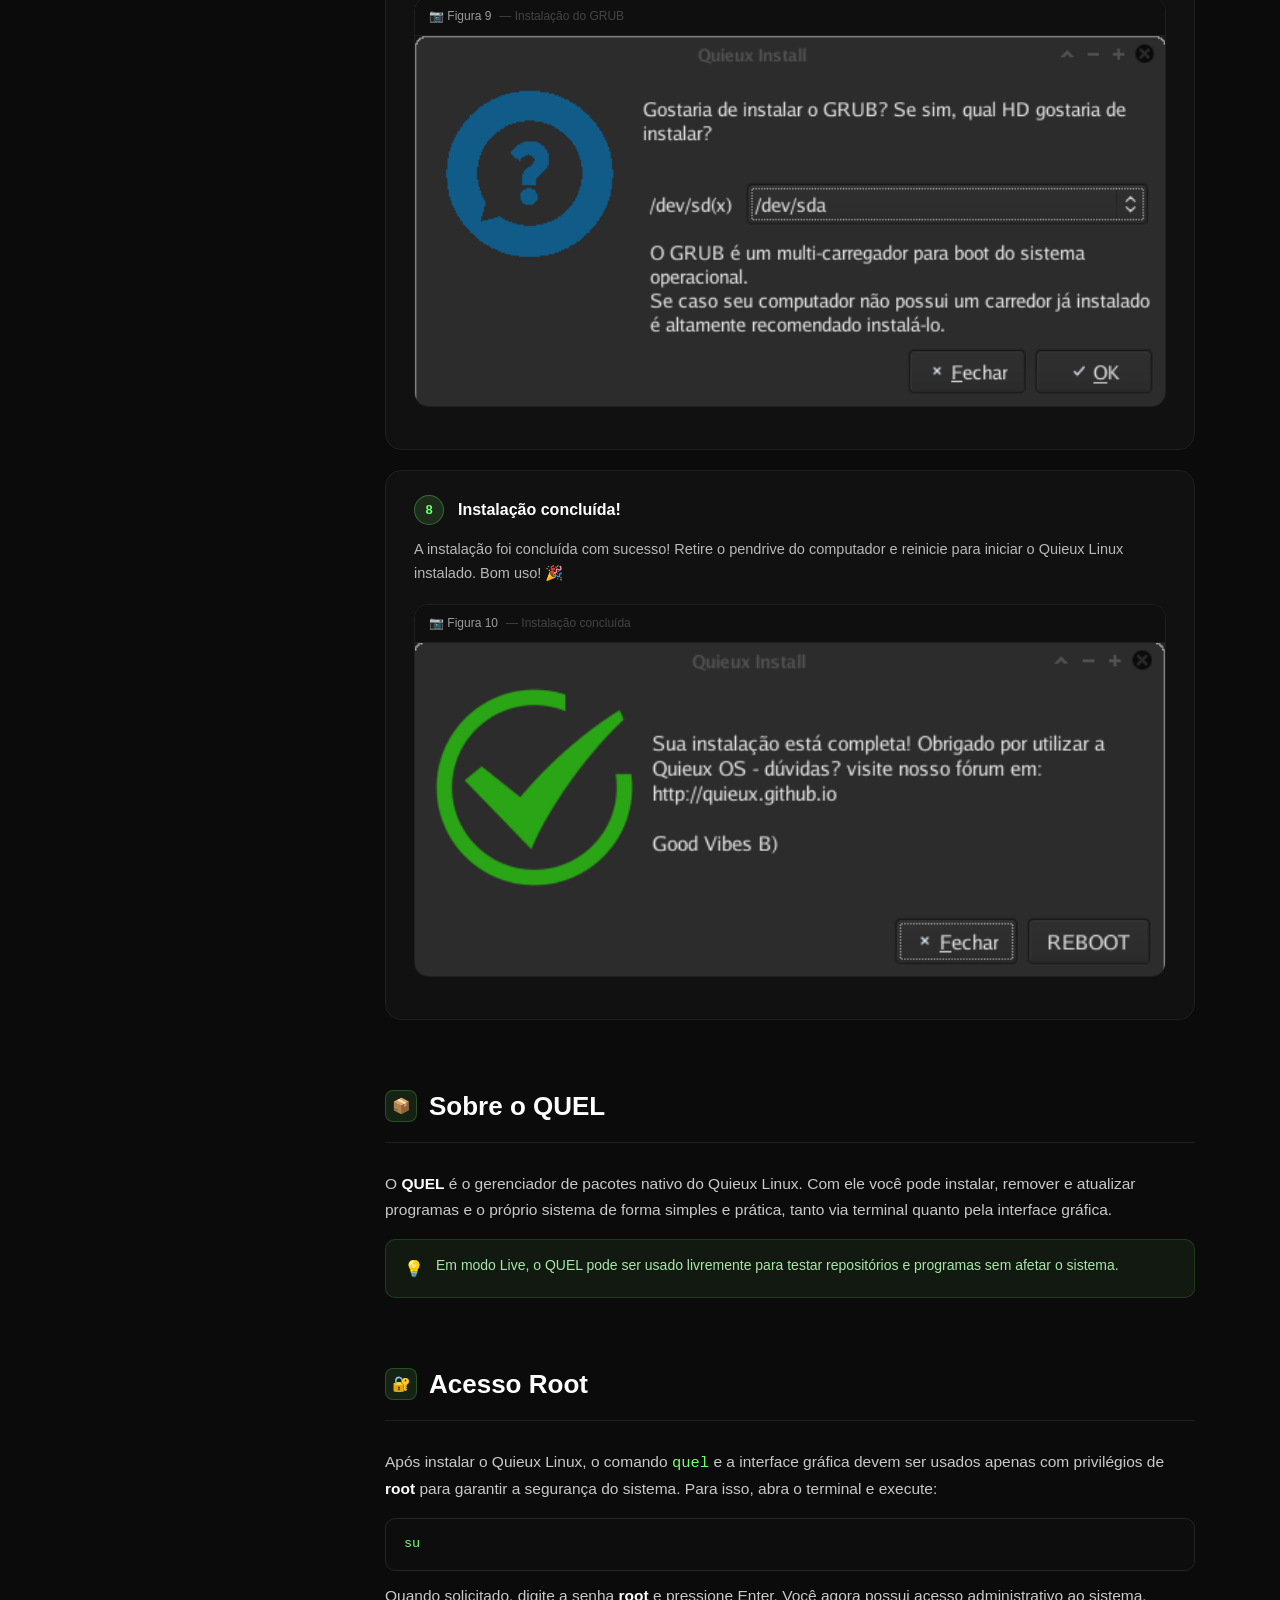
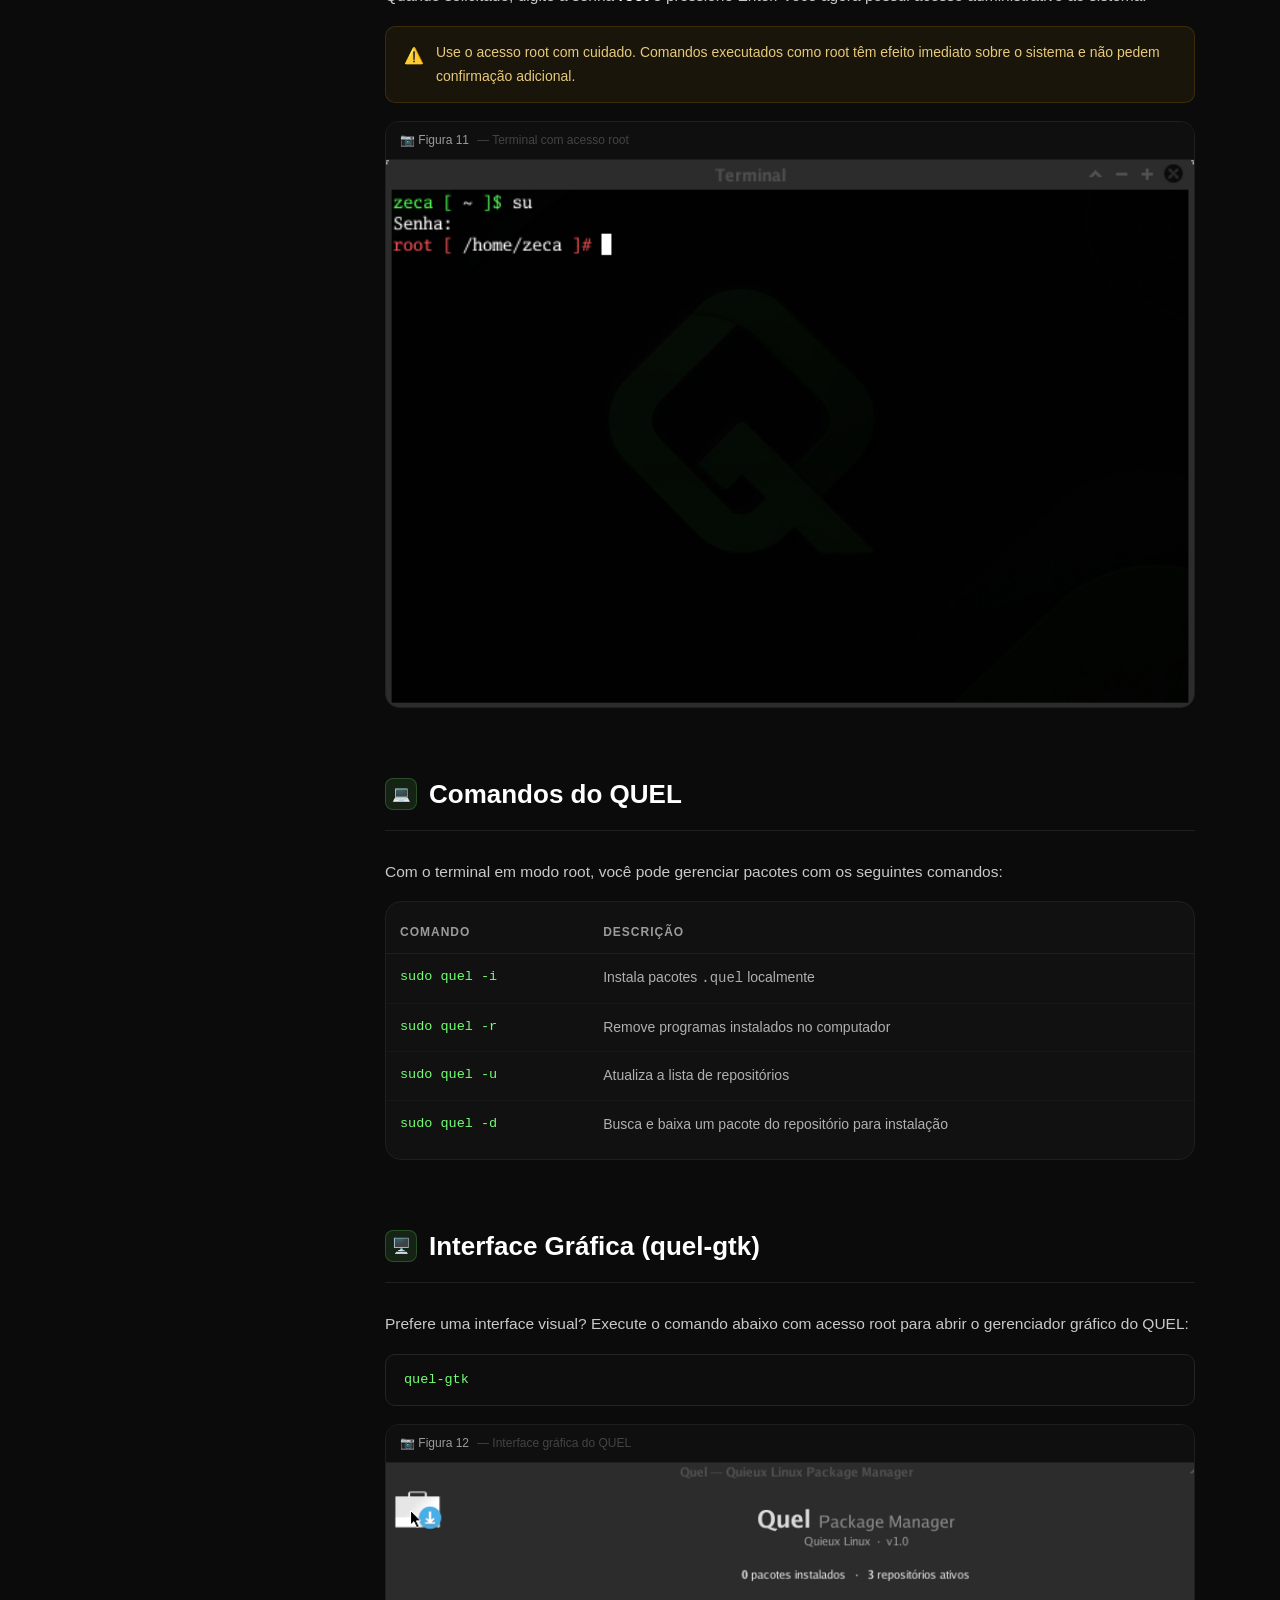
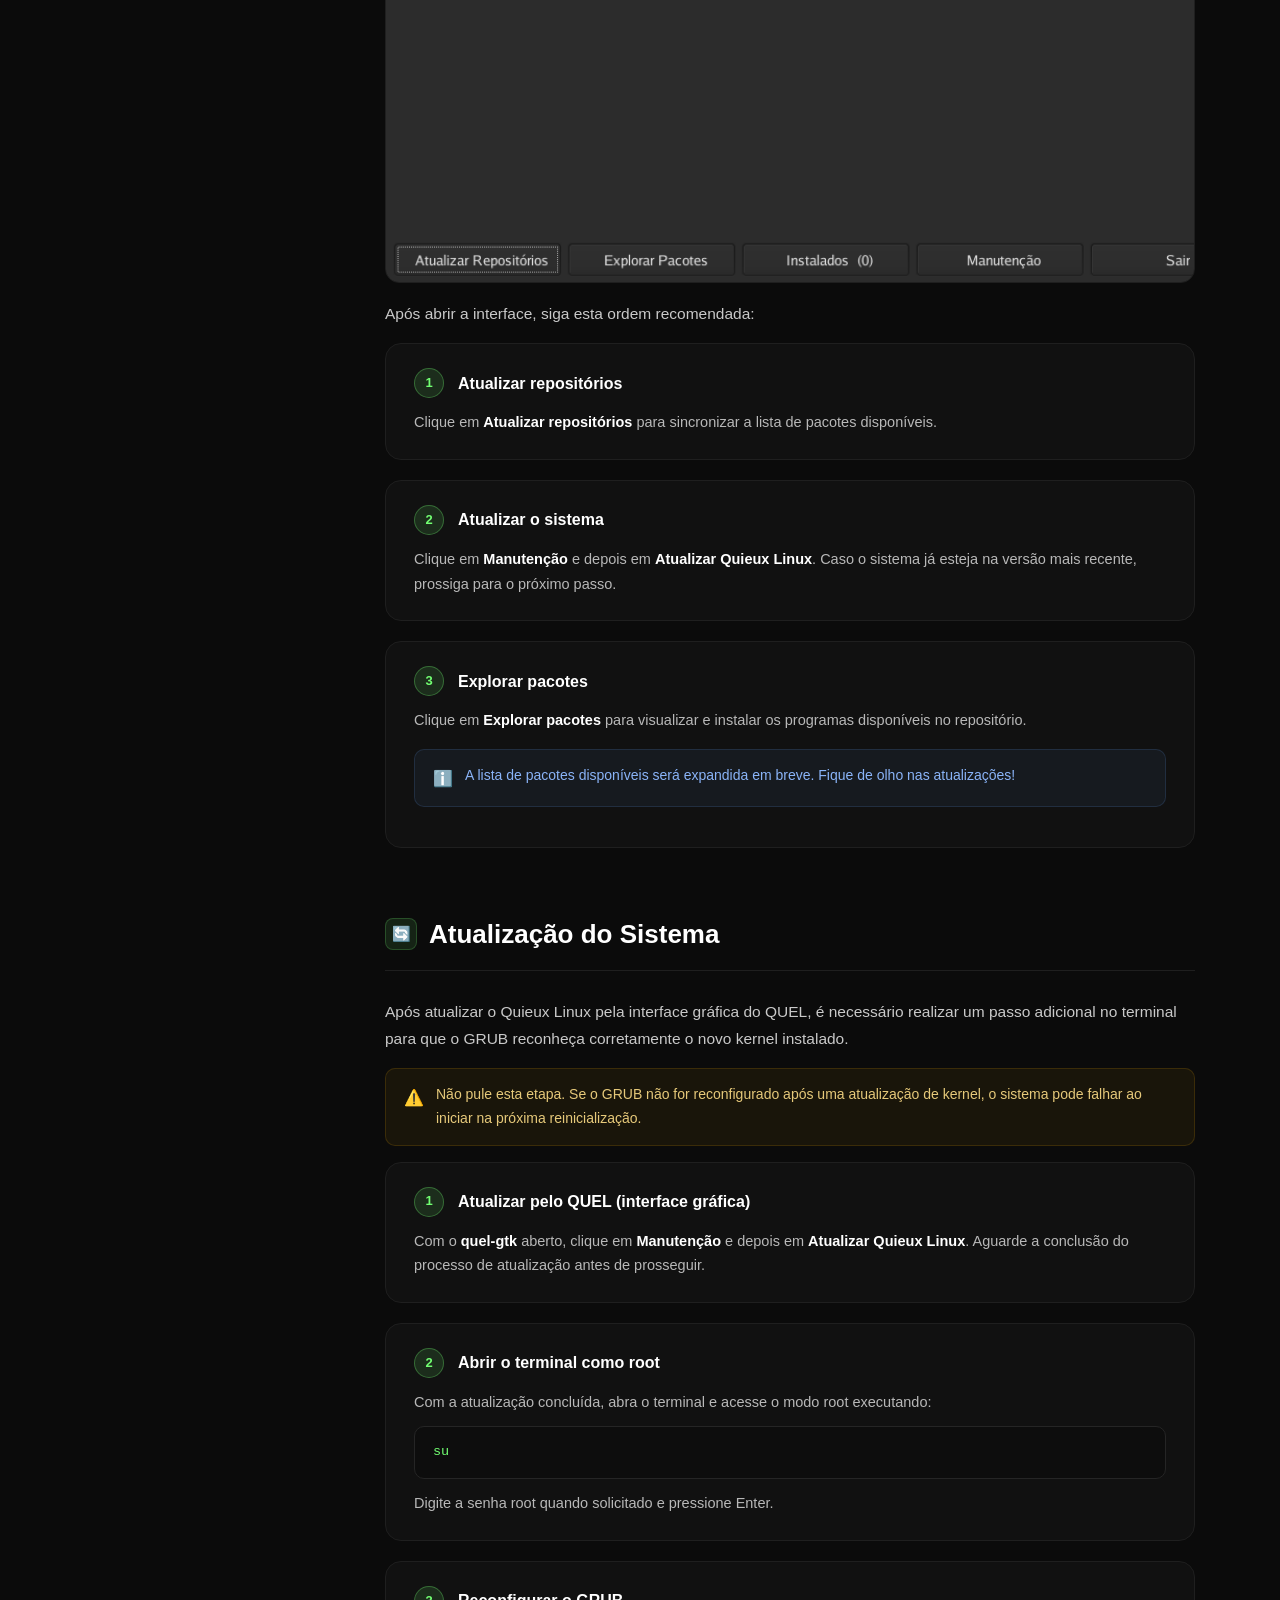
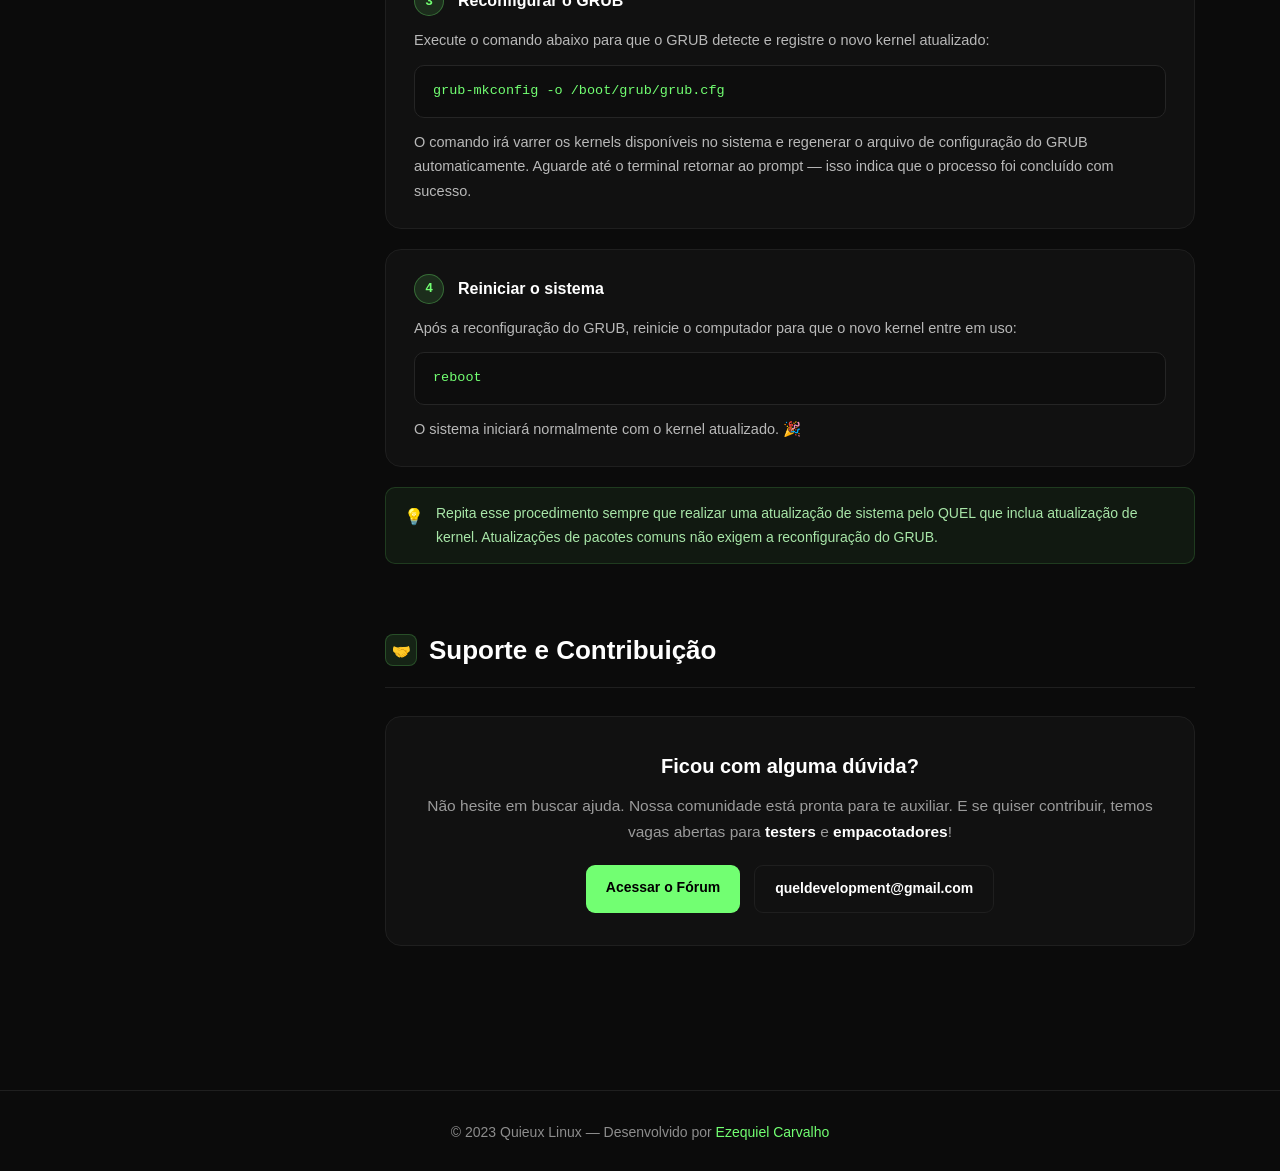
==== commit c9aeda86: "Update index.html" ====
--- a/doc/index.html
+++ b/doc/index.html
@@ -28,7 +28,6 @@
     a { color: var(--green); text-decoration: none; transition: 0.2s; }
     a:hover { opacity: 0.8; }
 
-    /* HEADER */
     header {
       border-bottom: 1px solid var(--border);
       background: rgba(0,0,0,0.8);
@@ -66,7 +65,6 @@
     .sub-menu a:hover { background: #1b1b1b; }
     .sub-menu.visible { display: block; }
 
-    /* LAYOUT */
     .page-wrapper {
       max-width: 1150px;
       margin: auto;
@@ -77,7 +75,6 @@
       align-items: start;
     }
 
-    /* SIDEBAR */
     .sidebar {
       position: sticky;
       top: 90px;
@@ -108,7 +105,6 @@
     }
     .sidebar-section { margin-bottom: 28px; }
 
-    /* CONTENT */
     .doc-content { min-width: 0; }
 
     .doc-header {
@@ -140,7 +136,6 @@
       max-width: 600px;
     }
 
-    /* SECTIONS */
     .doc-section { margin-bottom: 64px; scroll-margin-top: 100px; }
     .doc-section h2 {
       font-size: 26px;
@@ -169,7 +164,6 @@
     }
     .doc-section p { color: #c9c9c9; margin-bottom: 16px; font-size: 15.5px; }
 
-    /* STEP */
     .step {
       background: var(--card);
       border: 1px solid var(--border);
@@ -202,7 +196,6 @@
     .step p { color: #b8b8b8; font-size: 14.5px; margin-bottom: 10px; }
     .step p:last-child { margin-bottom: 0; }
 
-    /* CODE */
     .code-block {
       background: #0d0d0d;
       border: 1px solid #252525;
@@ -217,7 +210,6 @@
     }
     .code-block .comment { color: #555; }
 
-    /* TABS */
     .tabs { display: flex; gap: 0; margin-bottom: 0; border-bottom: 1px solid var(--border); }
     .tab-btn {
       padding: 10px 20px;
@@ -242,7 +234,6 @@
       margin-bottom: 20px;
     }
 
-    /* SCREENSHOT */
     .screenshot-wrap {
       margin: 18px 0;
       border-radius: 14px;
@@ -261,10 +252,7 @@
       gap: 8px;
     }
     .screenshot-wrap .ss-label span { color: #444; }
-    .screenshot-wrap img {
-      width: 100%;
-      display: block;
-    }
+    .screenshot-wrap img { width: 100%; display: block; }
     .screenshot-wrap .ss-placeholder {
       width: 100%;
       aspect-ratio: 16/9;
@@ -279,7 +267,6 @@
     }
     .screenshot-wrap .ss-placeholder svg { opacity: 0.3; }
 
-    /* CMD TABLE */
     .cmd-table { width: 100%; border-collapse: collapse; margin: 10px 0; }
     .cmd-table th {
       text-align: left;
@@ -300,7 +287,6 @@
     .cmd-table .cmd { font-family: monospace; color: var(--green); font-size: 13.5px; }
     .cmd-table .desc { color: #b0b0b0; }
 
-    /* CALLOUT */
     .callout {
       border-radius: 10px;
       padding: 14px 18px;
@@ -315,7 +301,6 @@
     .callout.info { background: rgba(100,160,255,0.06); border: 1px solid rgba(100,160,255,0.15); color: #8ab4f8; }
     .callout-icon { font-size: 16px; flex-shrink: 0; margin-top: 1px; }
 
-    /* SUPPORT */
     .support-box {
       background: var(--card);
       border: 1px solid var(--border);
@@ -338,7 +323,6 @@
     }
     .btn-primary { background: var(--green); color: black; border: none; }
 
-    /* FOOTER */
     footer {
       border-top: 1px solid var(--border);
       padding: 30px 20px;
@@ -406,6 +390,7 @@
           <li><a href="#acesso-root">Acesso Root</a></li>
           <li><a href="#comandos">Comandos</a></li>
           <li><a href="#interface-grafica">Interface Gráfica</a></li>
+          <li><a href="#atualizacao-sistema">Atualização do Sistema</a></li>
         </ul>
       </nav>
     </div>
@@ -428,7 +413,7 @@
       <p>Tudo que você precisa para instalar, usar e gerenciar pacotes no Quieux Linux.</p>
     </div>
 
-    <!-- ========== PARTE 1: INSTALAÇÃO ========== -->
+    <!-- PARTE 1: INSTALAÇÃO -->
 
     <div class="doc-section" id="preparar-iso">
       <h2><span class="icon">💿</span> Preparar a ISO</h2>
@@ -630,7 +615,7 @@
       </div>
     </div>
 
-    <!-- ========== PARTE 2: QUEL ========== -->
+    <!-- PARTE 2: QUEL -->
 
     <div class="doc-section" id="sobre-quel">
       <h2><span class="icon">📦</span> Sobre o QUEL</h2>
@@ -736,6 +721,50 @@
       </div>
     </div>
 
+    <!-- ========== NOVA SEÇÃO: ATUALIZAÇÃO DO SISTEMA ========== -->
+
+    <div class="doc-section" id="atualizacao-sistema">
+      <h2><span class="icon">🔄</span> Atualização do Sistema</h2>
+      <div class="section-divider"></div>
+      <p>Após atualizar o Quieux Linux pela interface gráfica do QUEL, é necessário realizar um passo adicional no terminal para que o GRUB reconheça corretamente o novo kernel instalado.</p>
+
+      <div class="callout warn">
+        <span class="callout-icon">⚠️</span>
+        Não pule esta etapa. Se o GRUB não for reconfigurado após uma atualização de kernel, o sistema pode falhar ao iniciar na próxima reinicialização.
+      </div>
+
+      <div class="step">
+        <div class="step-header"><span class="step-num">1</span><span class="step-title">Atualizar pelo QUEL (interface gráfica)</span></div>
+        <p>Com o <strong style="color:white">quel-gtk</strong> aberto, clique em <strong style="color:white">Manutenção</strong> e depois em <strong style="color:white">Atualizar Quieux Linux</strong>. Aguarde a conclusão do processo de atualização antes de prosseguir.</p>
+      </div>
+
+      <div class="step">
+        <div class="step-header"><span class="step-num">2</span><span class="step-title">Abrir o terminal como root</span></div>
+        <p>Com a atualização concluída, abra o terminal e acesse o modo root executando:</p>
+        <div class="code-block">su</div>
+        <p>Digite a senha root quando solicitado e pressione Enter.</p>
+      </div>
+
+      <div class="step">
+        <div class="step-header"><span class="step-num">3</span><span class="step-title">Reconfigurar o GRUB</span></div>
+        <p>Execute o comando abaixo para que o GRUB detecte e registre o novo kernel atualizado:</p>
+        <div class="code-block">grub-mkconfig -o /boot/grub/grub.cfg</div>
+        <p>O comando irá varrer os kernels disponíveis no sistema e regenerar o arquivo de configuração do GRUB automaticamente. Aguarde até o terminal retornar ao prompt — isso indica que o processo foi concluído com sucesso.</p>
+      </div>
+
+      <div class="step">
+        <div class="step-header"><span class="step-num">4</span><span class="step-title">Reiniciar o sistema</span></div>
+        <p>Após a reconfiguração do GRUB, reinicie o computador para que o novo kernel entre em uso:</p>
+        <div class="code-block">reboot</div>
+        <p>O sistema iniciará normalmente com o kernel atualizado. 🎉</p>
+      </div>
+
+      <div class="callout tip">
+        <span class="callout-icon">💡</span>
+        Repita esse procedimento sempre que realizar uma atualização de sistema pelo QUEL que inclua atualização de kernel. Atualizações de pacotes comuns não exigem a reconfiguração do GRUB.
+      </div>
+    </div>
+
     <!-- SUPORTE -->
     <div class="doc-section" id="suporte">
       <h2><span class="icon">🤝</span> Suporte e Contribuição</h2>
@@ -771,7 +800,6 @@
     wrapper.querySelector('#tab-' + id).classList.add('active');
   }
 
-  // Sidebar active link on scroll
   const sections = document.querySelectorAll('.doc-section');
   const sideLinks = document.querySelectorAll('.sidebar nav a');
   const observer = new IntersectionObserver(entries => {
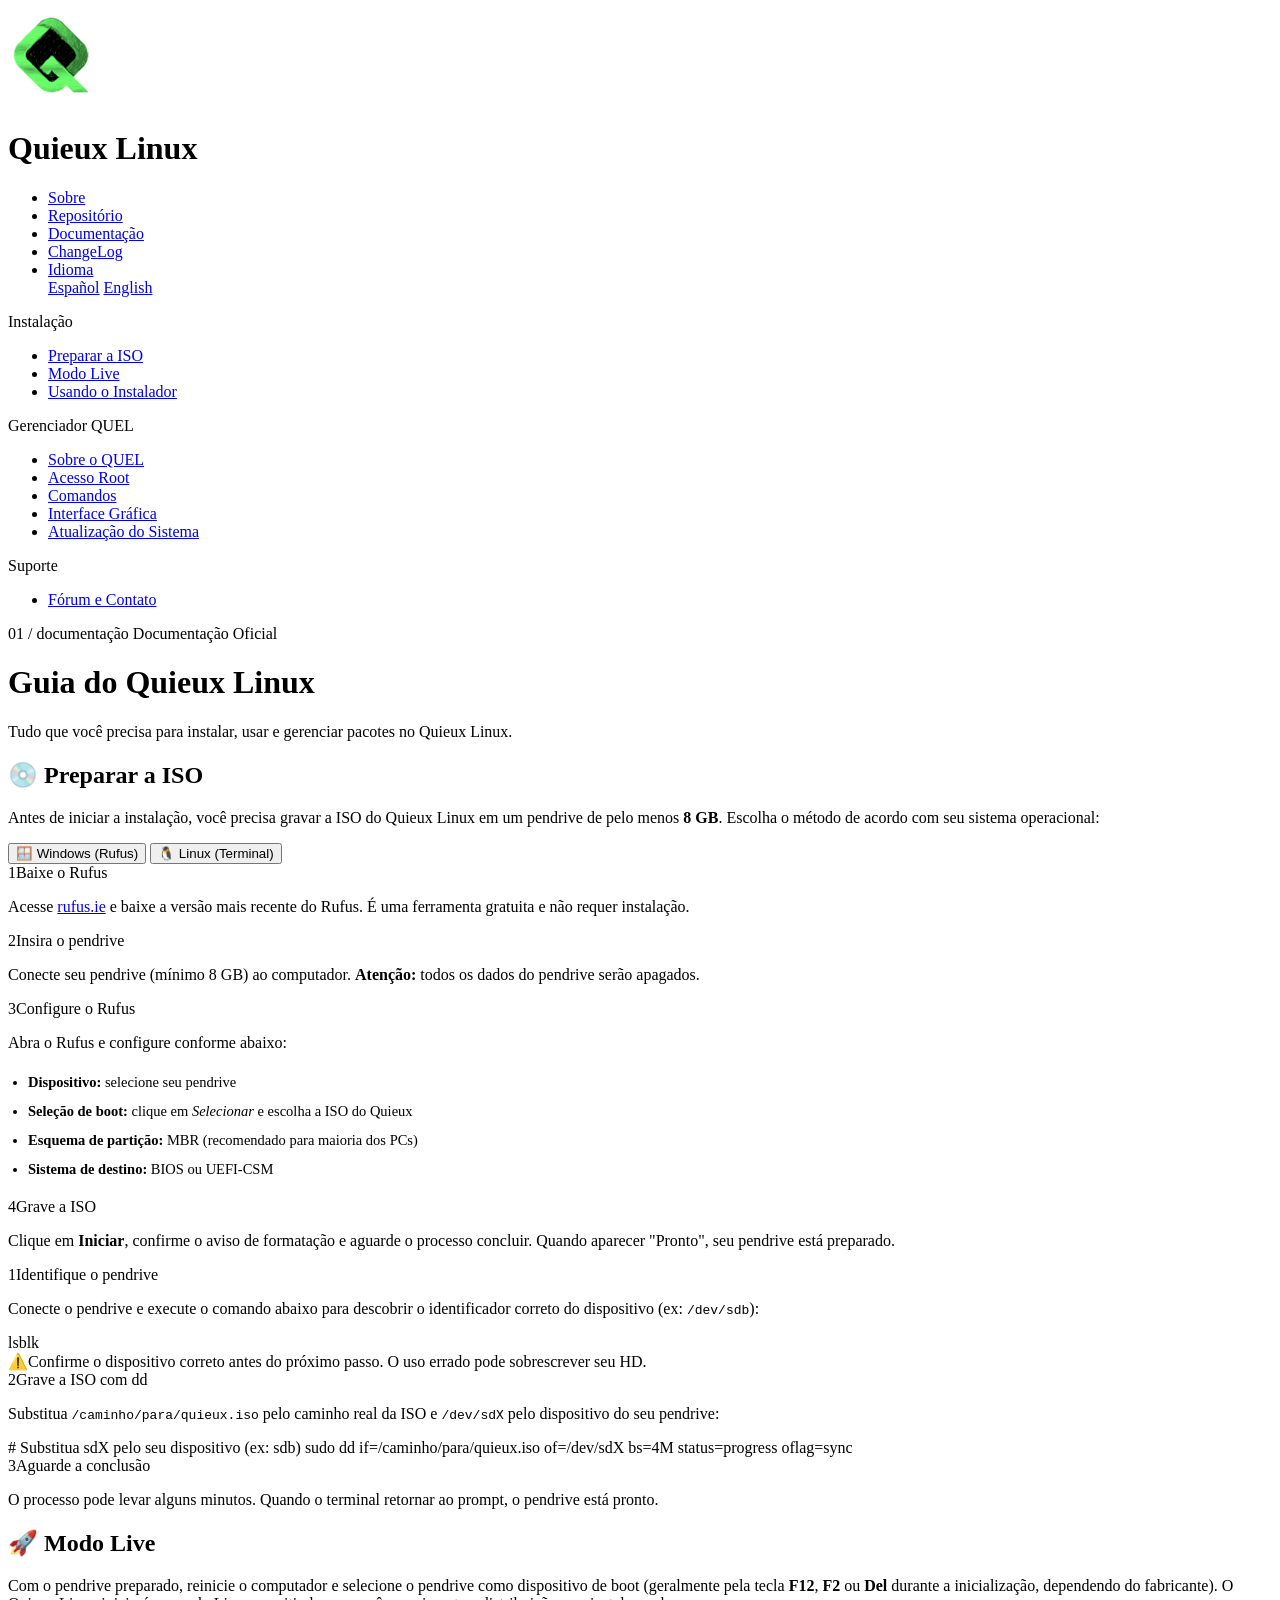
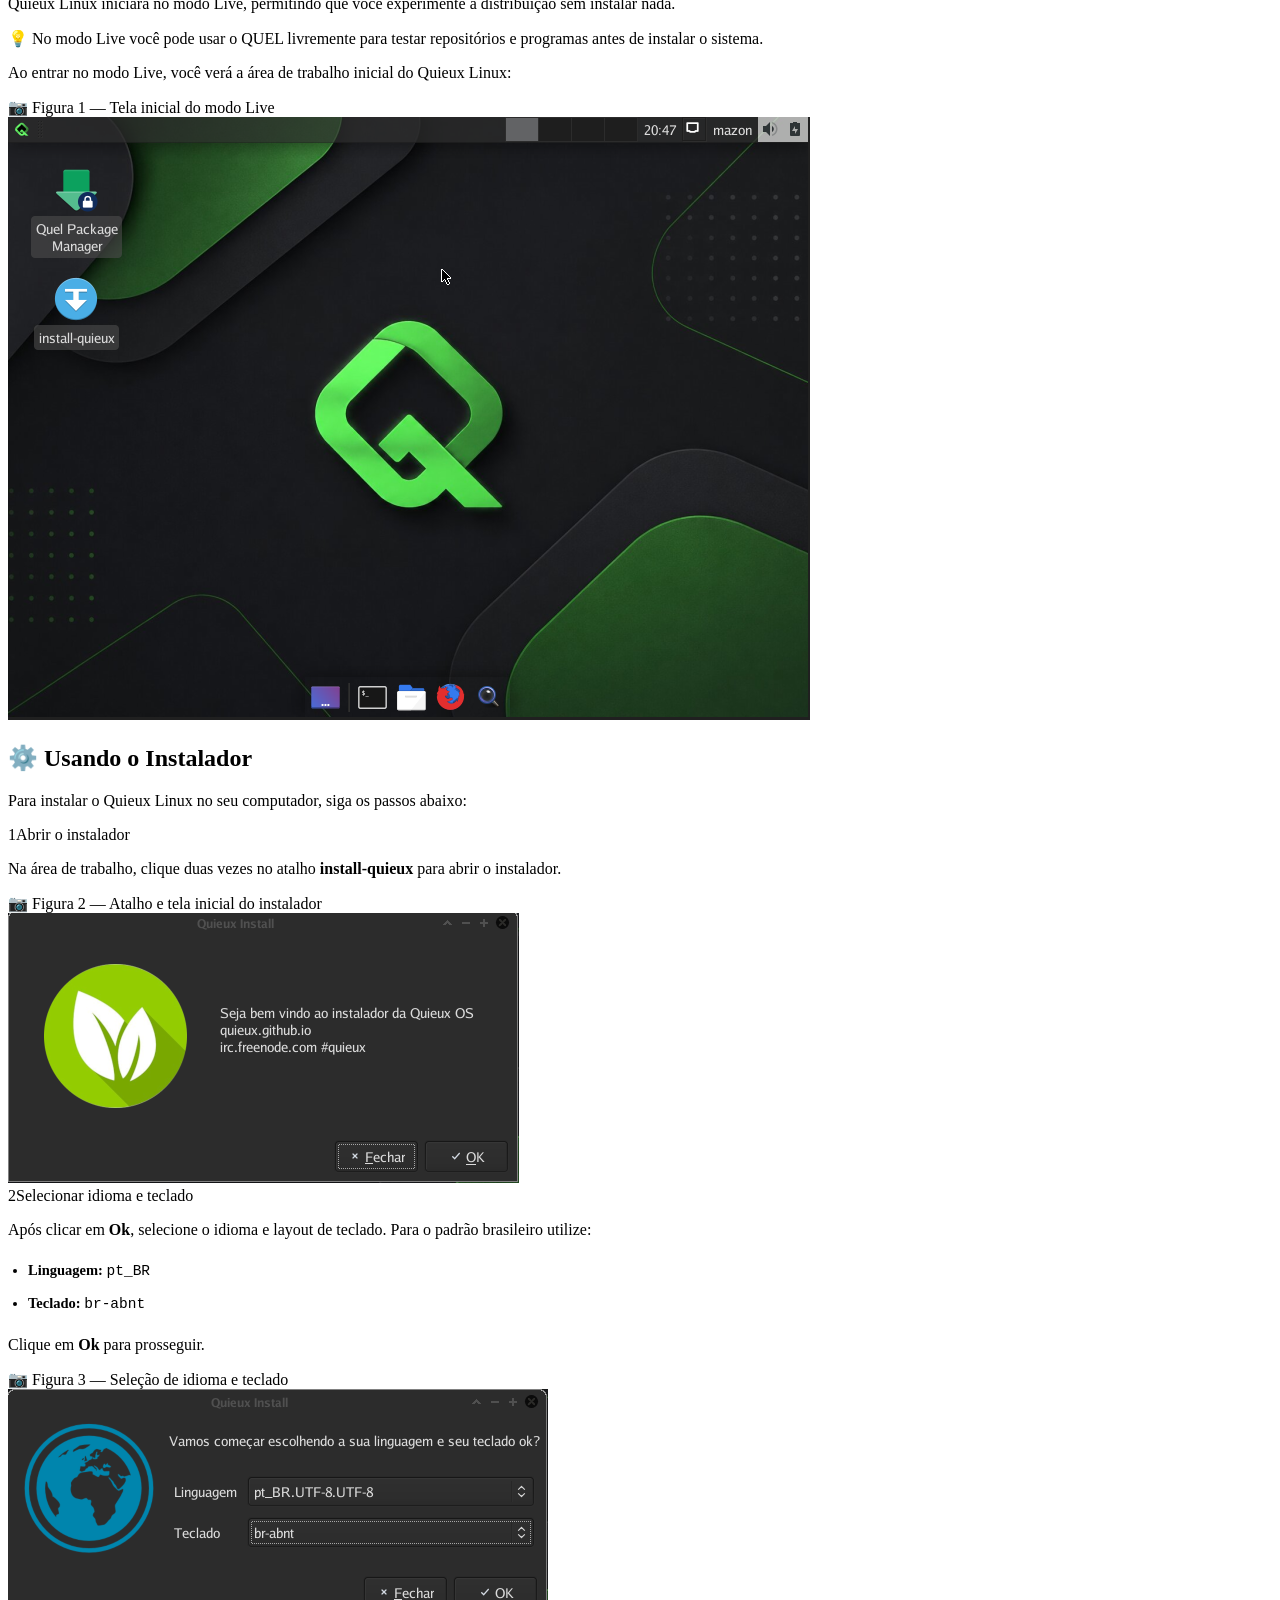
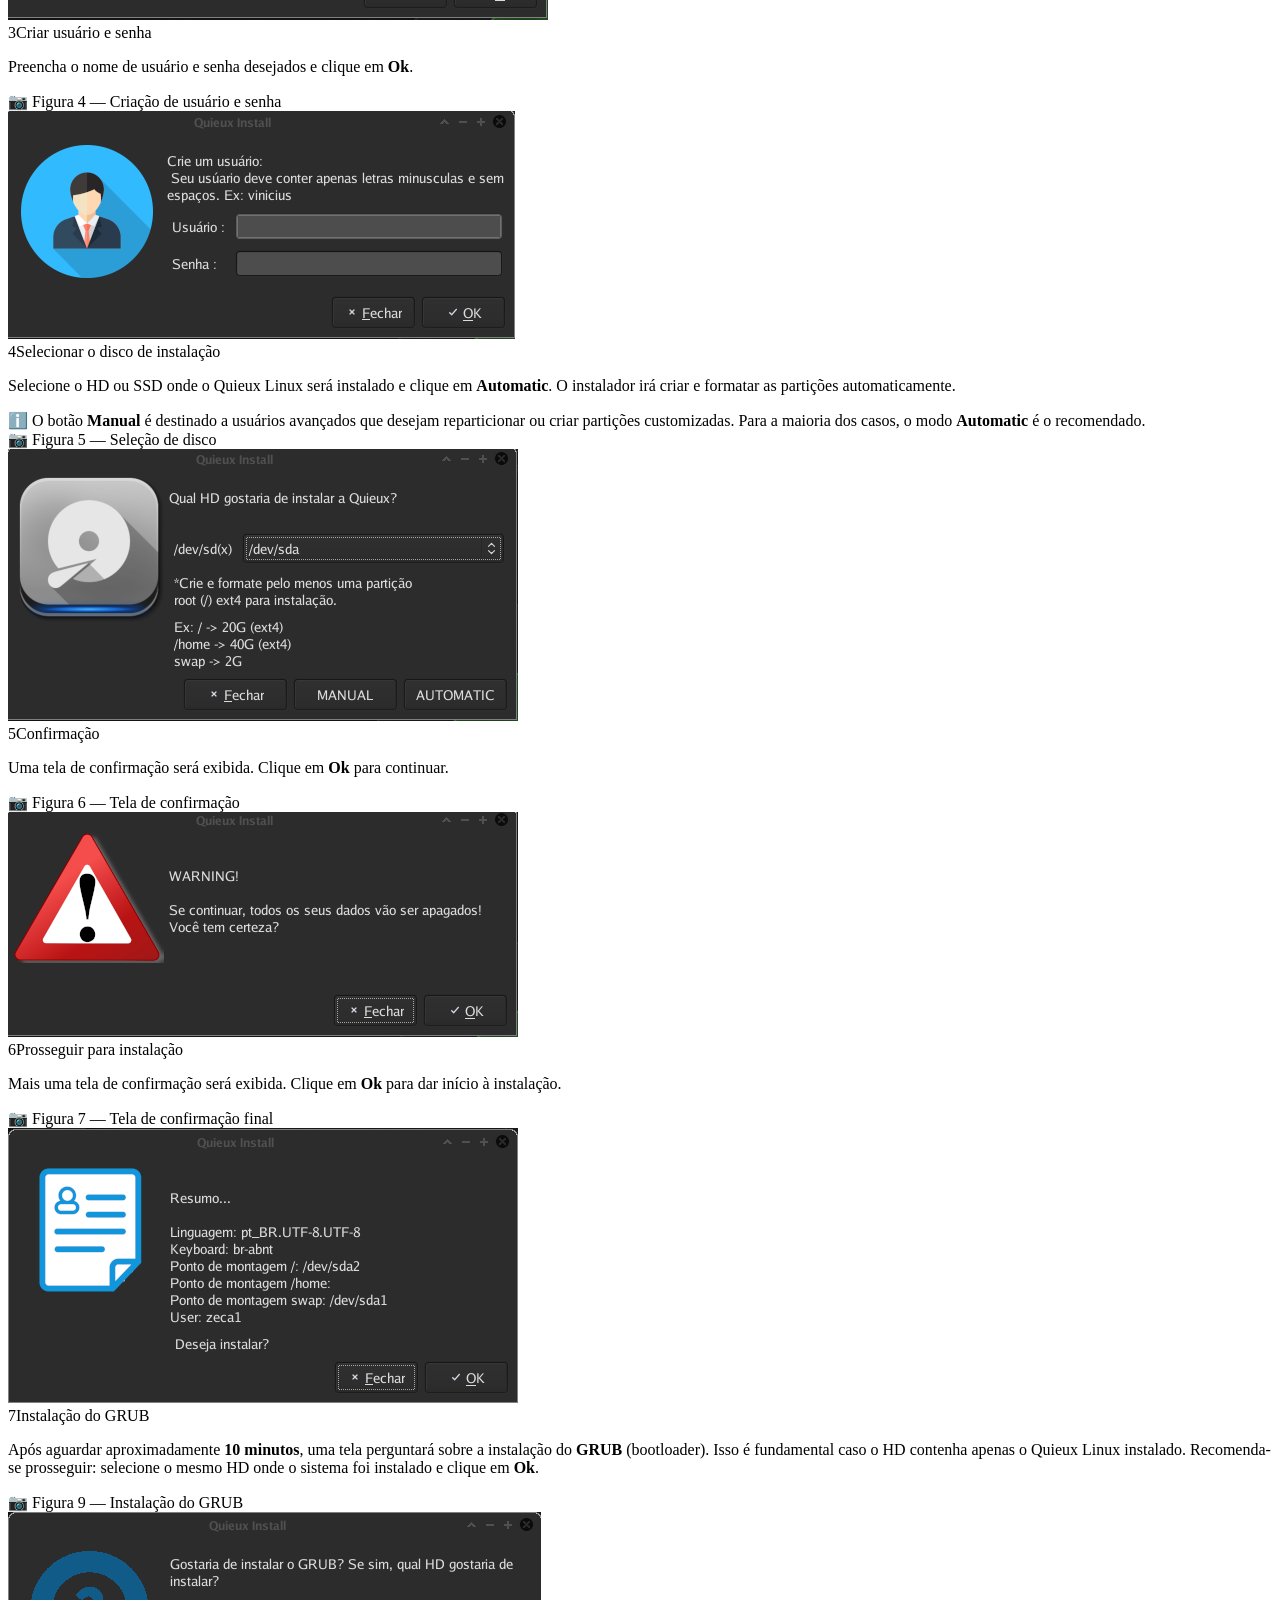
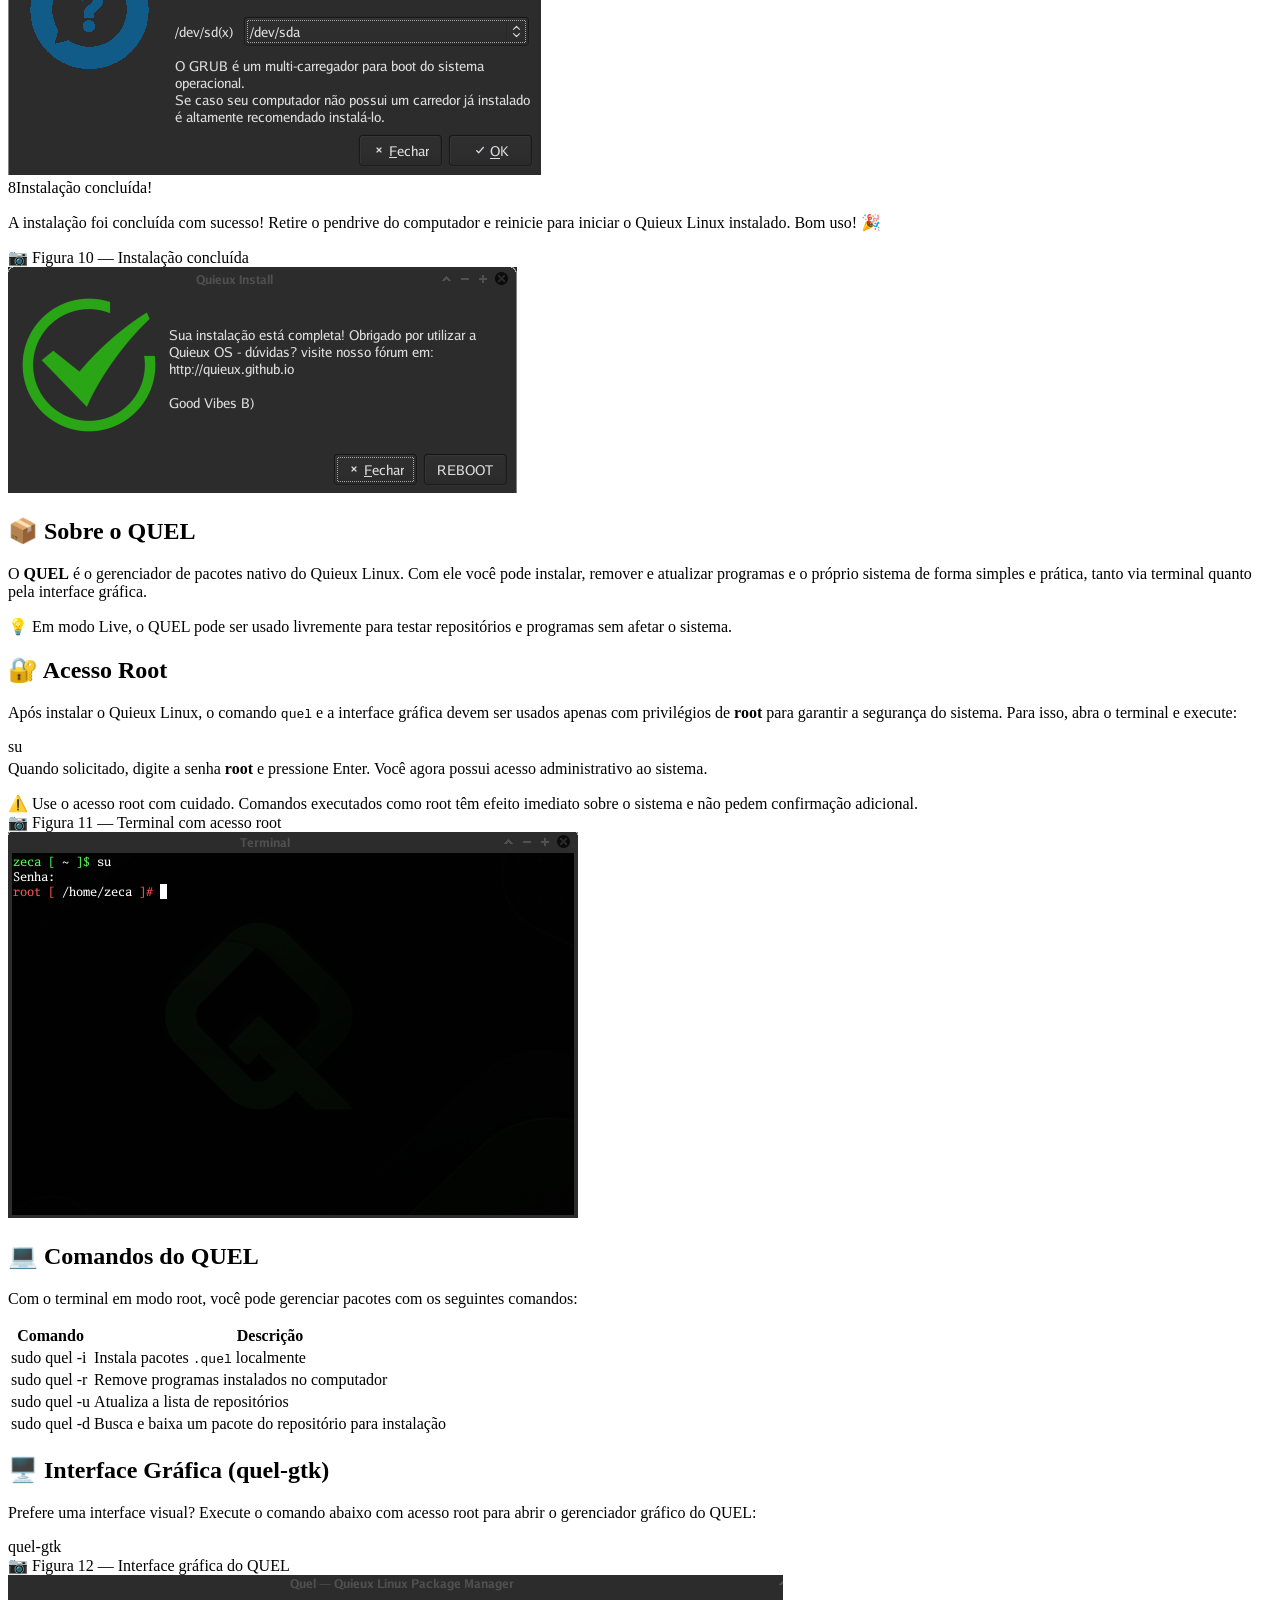
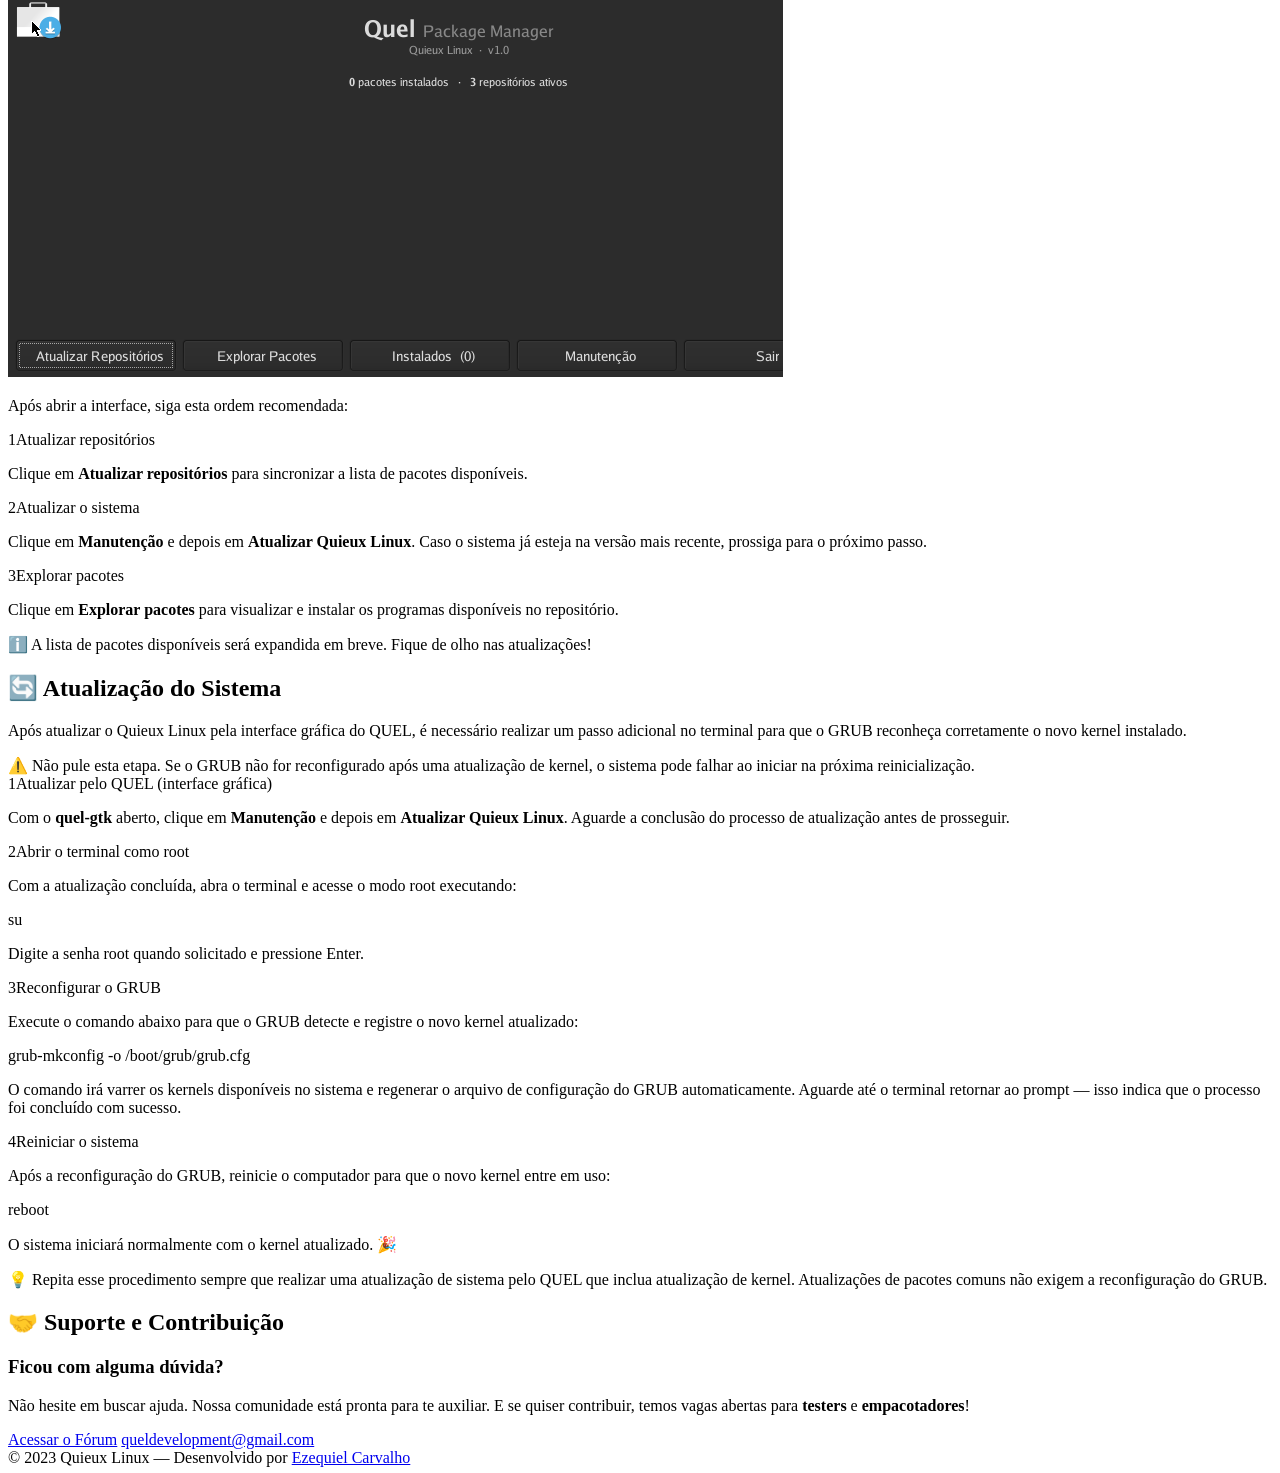
==== commit 36a18026: "Add files via upload" ====
--- a/doc/index.html
+++ b/doc/index.html
@@ -4,343 +4,7 @@
   <meta charset="UTF-8">
   <meta name="viewport" content="width=device-width, initial-scale=1.0">
   <title>Documentação — Quieux Linux</title>
-  <style>
-    @font-face {
-      font-family: 'Dogica';
-      src: url('../dogica.ttf') format('truetype');
-    }
-    * { margin: 0; padding: 0; box-sizing: border-box; }
-    :root {
-      --bg: #0b0b0b;
-      --card: #111111;
-      --border: #1f1f1f;
-      --text: #e5e5e5;
-      --muted: #9b9b9b;
-      --green: #72ff72;
-      --purple: #9d4edd;
-    }
-    body {
-      background: var(--bg);
-      color: var(--text);
-      font-family: Inter, sans-serif;
-      line-height: 1.7;
-    }
-    a { color: var(--green); text-decoration: none; transition: 0.2s; }
-    a:hover { opacity: 0.8; }
-
-    header {
-      border-bottom: 1px solid var(--border);
-      background: rgba(0,0,0,0.8);
-      backdrop-filter: blur(8px);
-      position: sticky;
-      top: 0;
-      z-index: 100;
-    }
-    .navbar {
-      max-width: 1150px;
-      margin: auto;
-      padding: 18px 20px;
-      display: flex;
-      align-items: center;
-      justify-content: space-between;
-    }
-    .brand { display: flex; align-items: center; gap: 14px; }
-    .brand img { width: 48px; height: 48px; }
-    .brand h1 { font-size: 22px; color: white; font-weight: 700; letter-spacing: 1px; }
-    nav ul { list-style: none; display: flex; gap: 24px; align-items: center; }
-    nav a { color: #d6d6d6; font-size: 15px; }
-    .language-menu { position: relative; }
-    .sub-menu {
-      display: none;
-      position: absolute;
-      top: 30px;
-      right: 0;
-      background: #121212;
-      border: 1px solid var(--border);
-      border-radius: 10px;
-      min-width: 150px;
-      padding: 10px 0;
-    }
-    .sub-menu a { display: block; padding: 10px 14px; }
-    .sub-menu a:hover { background: #1b1b1b; }
-    .sub-menu.visible { display: block; }
-
-    .page-wrapper {
-      max-width: 1150px;
-      margin: auto;
-      padding: 50px 20px 80px;
-      display: grid;
-      grid-template-columns: 260px 1fr;
-      gap: 40px;
-      align-items: start;
-    }
-
-    .sidebar {
-      position: sticky;
-      top: 90px;
-    }
-    .sidebar-title {
-      font-size: 11px;
-      text-transform: uppercase;
-      letter-spacing: 2px;
-      color: var(--muted);
-      margin-bottom: 14px;
-      padding-left: 12px;
-    }
-    .sidebar nav ul { flex-direction: column; gap: 2px; }
-    .sidebar nav a {
-      display: block;
-      padding: 8px 12px;
-      border-radius: 8px;
-      color: var(--muted);
-      font-size: 14px;
-      transition: all 0.2s;
-      border-left: 2px solid transparent;
-    }
-    .sidebar nav a:hover,
-    .sidebar nav a.active {
-      color: var(--green);
-      background: rgba(114,255,114,0.05);
-      border-left-color: var(--green);
-    }
-    .sidebar-section { margin-bottom: 28px; }
-
-    .doc-content { min-width: 0; }
-
-    .doc-header {
-      margin-bottom: 50px;
-      padding-bottom: 30px;
-      border-bottom: 1px solid var(--border);
-    }
-    .doc-header .badge {
-      display: inline-block;
-      background: rgba(114,255,114,0.1);
-      color: var(--green);
-      border: 1px solid rgba(114,255,114,0.25);
-      border-radius: 6px;
-      font-size: 12px;
-      padding: 4px 10px;
-      margin-bottom: 16px;
-      letter-spacing: 1px;
-      text-transform: uppercase;
-    }
-    .doc-header h1 {
-      font-size: 40px;
-      color: white;
-      line-height: 1.15;
-      margin-bottom: 14px;
-    }
-    .doc-header p {
-      color: var(--muted);
-      font-size: 17px;
-      max-width: 600px;
-    }
-
-    .doc-section { margin-bottom: 64px; scroll-margin-top: 100px; }
-    .doc-section h2 {
-      font-size: 26px;
-      color: white;
-      margin-bottom: 6px;
-      display: flex;
-      align-items: center;
-      gap: 12px;
-    }
-    .doc-section h2 .icon {
-      width: 32px;
-      height: 32px;
-      background: rgba(114,255,114,0.1);
-      border: 1px solid rgba(114,255,114,0.2);
-      border-radius: 8px;
-      display: flex;
-      align-items: center;
-      justify-content: center;
-      font-size: 15px;
-      flex-shrink: 0;
-    }
-    .section-divider {
-      height: 1px;
-      background: var(--border);
-      margin: 14px 0 28px;
-    }
-    .doc-section p { color: #c9c9c9; margin-bottom: 16px; font-size: 15.5px; }
-
-    .step {
-      background: var(--card);
-      border: 1px solid var(--border);
-      border-radius: 16px;
-      padding: 24px 28px;
-      margin-bottom: 20px;
-      position: relative;
-    }
-    .step-header {
-      display: flex;
-      align-items: center;
-      gap: 14px;
-      margin-bottom: 12px;
-    }
-    .step-num {
-      width: 30px;
-      height: 30px;
-      border-radius: 50%;
-      background: rgba(114,255,114,0.12);
-      border: 1px solid rgba(114,255,114,0.3);
-      color: var(--green);
-      font-size: 13px;
-      font-weight: 700;
-      display: flex;
-      align-items: center;
-      justify-content: center;
-      flex-shrink: 0;
-    }
-    .step-title { font-size: 16px; font-weight: 600; color: white; }
-    .step p { color: #b8b8b8; font-size: 14.5px; margin-bottom: 10px; }
-    .step p:last-child { margin-bottom: 0; }
-
-    .code-block {
-      background: #0d0d0d;
-      border: 1px solid #252525;
-      border-radius: 10px;
-      padding: 14px 18px;
-      margin: 12px 0;
-      font-family: 'Courier New', monospace;
-      font-size: 13.5px;
-      color: var(--green);
-      overflow-x: auto;
-      position: relative;
-    }
-    .code-block .comment { color: #555; }
-
-    .tabs { display: flex; gap: 0; margin-bottom: 0; border-bottom: 1px solid var(--border); }
-    .tab-btn {
-      padding: 10px 20px;
-      background: none;
-      border: none;
-      color: var(--muted);
-      font-size: 14px;
-      cursor: pointer;
-      border-bottom: 2px solid transparent;
-      margin-bottom: -1px;
-      transition: all 0.2s;
-      font-family: inherit;
-    }
-    .tab-btn.active { color: var(--green); border-bottom-color: var(--green); }
-    .tab-content { display: none; padding-top: 20px; }
-    .tab-content.active { display: block; }
-    .tab-wrapper {
-      background: var(--card);
-      border: 1px solid var(--border);
-      border-radius: 16px;
-      padding: 20px 24px;
-      margin-bottom: 20px;
-    }
-
-    .screenshot-wrap {
-      margin: 18px 0;
-      border-radius: 14px;
-      overflow: hidden;
-      border: 1px solid var(--border);
-      background: #0d0d0d;
-    }
-    .screenshot-wrap .ss-label {
-      padding: 8px 14px;
-      background: #0f0f0f;
-      border-bottom: 1px solid var(--border);
-      font-size: 12px;
-      color: var(--muted);
-      display: flex;
-      align-items: center;
-      gap: 8px;
-    }
-    .screenshot-wrap .ss-label span { color: #444; }
-    .screenshot-wrap img { width: 100%; display: block; }
-    .screenshot-wrap .ss-placeholder {
-      width: 100%;
-      aspect-ratio: 16/9;
-      display: flex;
-      align-items: center;
-      justify-content: center;
-      background: #0d0d0d;
-      color: #333;
-      font-size: 13px;
-      flex-direction: column;
-      gap: 8px;
-    }
-    .screenshot-wrap .ss-placeholder svg { opacity: 0.3; }
-
-    .cmd-table { width: 100%; border-collapse: collapse; margin: 10px 0; }
-    .cmd-table th {
-      text-align: left;
-      padding: 10px 14px;
-      font-size: 12px;
-      text-transform: uppercase;
-      letter-spacing: 1px;
-      color: var(--muted);
-      border-bottom: 1px solid var(--border);
-    }
-    .cmd-table td {
-      padding: 12px 14px;
-      font-size: 14px;
-      border-bottom: 1px solid #181818;
-      vertical-align: top;
-    }
-    .cmd-table tr:last-child td { border-bottom: none; }
-    .cmd-table .cmd { font-family: monospace; color: var(--green); font-size: 13.5px; }
-    .cmd-table .desc { color: #b0b0b0; }
-
-    .callout {
-      border-radius: 10px;
-      padding: 14px 18px;
-      margin: 16px 0;
-      font-size: 14px;
-      display: flex;
-      gap: 12px;
-      align-items: flex-start;
-    }
-    .callout.tip { background: rgba(114,255,114,0.06); border: 1px solid rgba(114,255,114,0.15); color: #a8e6a8; }
-    .callout.warn { background: rgba(255,180,0,0.06); border: 1px solid rgba(255,180,0,0.15); color: #e6c97a; }
-    .callout.info { background: rgba(100,160,255,0.06); border: 1px solid rgba(100,160,255,0.15); color: #8ab4f8; }
-    .callout-icon { font-size: 16px; flex-shrink: 0; margin-top: 1px; }
-
-    .support-box {
-      background: var(--card);
-      border: 1px solid var(--border);
-      border-radius: 16px;
-      padding: 32px;
-      text-align: center;
-    }
-    .support-box h3 { font-size: 20px; color: white; margin-bottom: 10px; }
-    .support-box p { color: var(--muted); margin-bottom: 20px; }
-    .support-links { display: flex; gap: 14px; justify-content: center; flex-wrap: wrap; }
-    .btn {
-      padding: 11px 20px;
-      border-radius: 9px;
-      font-weight: 600;
-      border: 1px solid var(--border);
-      background: var(--card);
-      color: white;
-      font-size: 14px;
-      display: inline-block;
-    }
-    .btn-primary { background: var(--green); color: black; border: none; }
-
-    footer {
-      border-top: 1px solid var(--border);
-      padding: 30px 20px;
-      text-align: center;
-      color: #8d8d8d;
-      font-size: 14px;
-    }
-
-    @media (max-width: 900px) {
-      .page-wrapper { grid-template-columns: 1fr; }
-      .sidebar { position: static; display: none; }
-      .doc-header h1 { font-size: 30px; }
-    }
-    @media (max-width: 600px) {
-      .navbar { flex-direction: column; gap: 20px; }
-      nav ul { gap: 14px; flex-wrap: wrap; justify-content: center; }
-    }
-  </style>
+  <link rel="stylesheet" href="../assets/style.css">
 </head>
 <body>
 
@@ -354,7 +18,7 @@
       <ul>
         <li><a href="../sobre.html">Sobre</a></li>
         <li><a href="../repo.html">Repositório</a></li>
-        <li><a href="../doc/">Documentação</a></li>
+        <li><a href="index.html">Documentação</a></li>
         <li><a href="../changelog.html">ChangeLog</a></li>
         <li class="language-menu">
           <a href="javascript:void(0);" onclick="toggleSubMenu()">Idioma</a>
@@ -370,55 +34,44 @@
 
 <div class="page-wrapper">
 
-  <!-- SIDEBAR -->
   <aside class="sidebar">
     <div class="sidebar-section">
       <p class="sidebar-title">Instalação</p>
-      <nav>
-        <ul>
-          <li><a href="#preparar-iso">Preparar a ISO</a></li>
-          <li><a href="#modo-live">Modo Live</a></li>
-          <li><a href="#instalador">Usando o Instalador</a></li>
-        </ul>
-      </nav>
+      <nav><ul>
+        <li><a href="#preparar-iso">Preparar a ISO</a></li>
+        <li><a href="#modo-live">Modo Live</a></li>
+        <li><a href="#instalador">Usando o Instalador</a></li>
+      </ul></nav>
     </div>
     <div class="sidebar-section">
       <p class="sidebar-title">Gerenciador QUEL</p>
-      <nav>
-        <ul>
-          <li><a href="#sobre-quel">Sobre o QUEL</a></li>
-          <li><a href="#acesso-root">Acesso Root</a></li>
-          <li><a href="#comandos">Comandos</a></li>
-          <li><a href="#interface-grafica">Interface Gráfica</a></li>
-          <li><a href="#atualizacao-sistema">Atualização do Sistema</a></li>
-        </ul>
-      </nav>
+      <nav><ul>
+        <li><a href="#sobre-quel">Sobre o QUEL</a></li>
+        <li><a href="#acesso-root">Acesso Root</a></li>
+        <li><a href="#comandos">Comandos</a></li>
+        <li><a href="#interface-grafica">Interface Gráfica</a></li>
+        <li><a href="#atualizacao-sistema">Atualização do Sistema</a></li>
+      </ul></nav>
     </div>
     <div class="sidebar-section">
       <p class="sidebar-title">Suporte</p>
-      <nav>
-        <ul>
-          <li><a href="#suporte">Fórum e Contato</a></li>
-        </ul>
-      </nav>
+      <nav><ul><li><a href="#suporte">Fórum e Contato</a></li></ul></nav>
     </div>
   </aside>
 
-  <!-- MAIN CONTENT -->
   <main class="doc-content">
 
     <div class="doc-header">
+      <span class="eyebrow">01 / documentação</span>
       <span class="badge">Documentação Oficial</span>
       <h1>Guia do Quieux Linux</h1>
       <p>Tudo que você precisa para instalar, usar e gerenciar pacotes no Quieux Linux.</p>
     </div>
 
-    <!-- PARTE 1: INSTALAÇÃO -->
-
     <div class="doc-section" id="preparar-iso">
       <h2><span class="icon">💿</span> Preparar a ISO</h2>
       <div class="section-divider"></div>
-      <p>Antes de iniciar a instalação, você precisa gravar a ISO do Quieux Linux em um pendrive de pelo menos <strong style="color:white">8 GB</strong>. Escolha o método de acordo com seu sistema operacional:</p>
+      <p>Antes de iniciar a instalação, você precisa gravar a ISO do Quieux Linux em um pendrive de pelo menos <strong>8 GB</strong>. Escolha o método de acordo com seu sistema operacional:</p>
 
       <div class="tab-wrapper">
         <div class="tabs">
@@ -433,21 +86,21 @@
           </div>
           <div class="step">
             <div class="step-header"><span class="step-num">2</span><span class="step-title">Insira o pendrive</span></div>
-            <p>Conecte seu pendrive (mínimo 8 GB) ao computador. <strong style="color:#e5854a">Atenção:</strong> todos os dados do pendrive serão apagados.</p>
+            <p>Conecte seu pendrive (mínimo 8 GB) ao computador. <strong>Atenção:</strong> todos os dados do pendrive serão apagados.</p>
           </div>
           <div class="step">
             <div class="step-header"><span class="step-num">3</span><span class="step-title">Configure o Rufus</span></div>
             <p>Abra o Rufus e configure conforme abaixo:</p>
-            <ul style="color:#b8b8b8;font-size:14.5px;padding-left:20px;margin-top:8px;line-height:2">
-              <li><strong style="color:white">Dispositivo:</strong> selecione seu pendrive</li>
-              <li><strong style="color:white">Seleção de boot:</strong> clique em <em>Selecionar</em> e escolha a ISO do Quieux</li>
-              <li><strong style="color:white">Esquema de partição:</strong> MBR (recomendado para maioria dos PCs)</li>
-              <li><strong style="color:white">Sistema de destino:</strong> BIOS ou UEFI-CSM</li>
+            <ul style="color:var(--text);font-size:14.5px;padding-left:20px;margin-top:8px;line-height:2">
+              <li><strong>Dispositivo:</strong> selecione seu pendrive</li>
+              <li><strong>Seleção de boot:</strong> clique em <em>Selecionar</em> e escolha a ISO do Quieux</li>
+              <li><strong>Esquema de partição:</strong> MBR (recomendado para maioria dos PCs)</li>
+              <li><strong>Sistema de destino:</strong> BIOS ou UEFI-CSM</li>
             </ul>
           </div>
           <div class="step">
             <div class="step-header"><span class="step-num">4</span><span class="step-title">Grave a ISO</span></div>
-            <p>Clique em <strong style="color:white">Iniciar</strong>, confirme o aviso de formatação e aguarde o processo concluir. Quando aparecer "Pronto", seu pendrive está preparado.</p>
+            <p>Clique em <strong>Iniciar</strong>, confirme o aviso de formatação e aguarde o processo concluir. Quando aparecer "Pronto", seu pendrive está preparado.</p>
           </div>
         </div>
 
@@ -456,7 +109,7 @@
             <div class="step-header"><span class="step-num">1</span><span class="step-title">Identifique o pendrive</span></div>
             <p>Conecte o pendrive e execute o comando abaixo para descobrir o identificador correto do dispositivo (ex: <code style="color:var(--green)">/dev/sdb</code>):</p>
             <div class="code-block">lsblk</div>
-            <div class="callout warn"><span class="callout-icon">⚠️</span>Confirme o dispositivo correto antes do próximo passo. O uso errado pode sobrescrever seu HD.</div>
+            <div class="callout warn"><span>⚠️</span>Confirme o dispositivo correto antes do próximo passo. O uso errado pode sobrescrever seu HD.</div>
           </div>
           <div class="step">
             <div class="step-header"><span class="step-num">2</span><span class="step-title">Grave a ISO com dd</span></div>
@@ -472,14 +125,13 @@
       </div>
     </div>
 
-    <!-- MODO LIVE -->
     <div class="doc-section" id="modo-live">
       <h2><span class="icon">🚀</span> Modo Live</h2>
       <div class="section-divider"></div>
-      <p>Com o pendrive preparado, reinicie o computador e selecione o pendrive como dispositivo de boot (geralmente pela tecla <strong style="color:white">F12</strong>, <strong style="color:white">F2</strong> ou <strong style="color:white">Del</strong> durante a inicialização, dependendo do fabricante). O Quieux Linux iniciará no modo Live, permitindo que você experimente a distribuição sem instalar nada.</p>
+      <p>Com o pendrive preparado, reinicie o computador e selecione o pendrive como dispositivo de boot (geralmente pela tecla <strong>F12</strong>, <strong>F2</strong> ou <strong>Del</strong> durante a inicialização, dependendo do fabricante). O Quieux Linux iniciará no modo Live, permitindo que você experimente a distribuição sem instalar nada.</p>
 
       <div class="callout tip">
-        <span class="callout-icon">💡</span>
+        <span>💡</span>
         No modo Live você pode usar o QUEL livremente para testar repositórios e programas antes de instalar o sistema.
       </div>
 
@@ -495,7 +147,6 @@
       </div>
     </div>
 
-    <!-- INSTALADOR -->
     <div class="doc-section" id="instalador">
       <h2><span class="icon">⚙️</span> Usando o Instalador</h2>
       <div class="section-divider"></div>
@@ -503,101 +154,80 @@
 
       <div class="step">
         <div class="step-header"><span class="step-num">1</span><span class="step-title">Abrir o instalador</span></div>
-        <p>Na área de trabalho, clique duas vezes no atalho <strong style="color:white">install-quieux</strong> para abrir o instalador.</p>
+        <p>Na área de trabalho, clique duas vezes no atalho <strong>install-quieux</strong> para abrir o instalador.</p>
         <div class="screenshot-wrap">
           <div class="ss-label">📷 Figura 2 <span>— Atalho e tela inicial do instalador</span></div>
           <img src="2.png" alt="Instalador do Quieux Linux" onerror="this.style.display='none';this.nextElementSibling.style.display='flex'">
-          <div class="ss-placeholder" style="display:none">
-            <svg width="40" height="40" viewBox="0 0 24 24" fill="none" stroke="currentColor" stroke-width="1.5"><rect x="3" y="3" width="18" height="18" rx="2"/><circle cx="8.5" cy="8.5" r="1.5"/><path d="M21 15l-5-5L5 21"/></svg>
-            2.png
-          </div>
+          <div class="ss-placeholder" style="display:none"><svg width="40" height="40" viewBox="0 0 24 24" fill="none" stroke="currentColor" stroke-width="1.5"><rect x="3" y="3" width="18" height="18" rx="2"/><circle cx="8.5" cy="8.5" r="1.5"/><path d="M21 15l-5-5L5 21"/></svg>2.png</div>
         </div>
       </div>
 
       <div class="step">
         <div class="step-header"><span class="step-num">2</span><span class="step-title">Selecionar idioma e teclado</span></div>
-        <p>Após clicar em <strong style="color:white">Ok</strong>, selecione o idioma e layout de teclado. Para o padrão brasileiro utilize:</p>
-        <ul style="color:#b8b8b8;font-size:14.5px;padding-left:20px;margin-top:8px;line-height:2.2">
-          <li><strong style="color:white">Linguagem:</strong> <code style="color:var(--green)">pt_BR</code></li>
-          <li><strong style="color:white">Teclado:</strong> <code style="color:var(--green)">br-abnt</code></li>
+        <p>Após clicar em <strong>Ok</strong>, selecione o idioma e layout de teclado. Para o padrão brasileiro utilize:</p>
+        <ul style="color:var(--text);font-size:14.5px;padding-left:20px;margin-top:8px;line-height:2.2">
+          <li><strong>Linguagem:</strong> <code style="color:var(--green)">pt_BR</code></li>
+          <li><strong>Teclado:</strong> <code style="color:var(--green)">br-abnt</code></li>
         </ul>
-        <p>Clique em <strong style="color:white">Ok</strong> para prosseguir.</p>
+        <p>Clique em <strong>Ok</strong> para prosseguir.</p>
         <div class="screenshot-wrap">
           <div class="ss-label">📷 Figura 3 <span>— Seleção de idioma e teclado</span></div>
           <img src="3.png" alt="Seleção de idioma e teclado" onerror="this.style.display='none';this.nextElementSibling.style.display='flex'">
-          <div class="ss-placeholder" style="display:none">
-            <svg width="40" height="40" viewBox="0 0 24 24" fill="none" stroke="currentColor" stroke-width="1.5"><rect x="3" y="3" width="18" height="18" rx="2"/><circle cx="8.5" cy="8.5" r="1.5"/><path d="M21 15l-5-5L5 21"/></svg>
-            3.png
-          </div>
+          <div class="ss-placeholder" style="display:none"><svg width="40" height="40" viewBox="0 0 24 24" fill="none" stroke="currentColor" stroke-width="1.5"><rect x="3" y="3" width="18" height="18" rx="2"/><circle cx="8.5" cy="8.5" r="1.5"/><path d="M21 15l-5-5L5 21"/></svg>3.png</div>
         </div>
       </div>
 
       <div class="step">
         <div class="step-header"><span class="step-num">3</span><span class="step-title">Criar usuário e senha</span></div>
-        <p>Preencha o nome de usuário e senha desejados e clique em <strong style="color:white">Ok</strong>.</p>
+        <p>Preencha o nome de usuário e senha desejados e clique em <strong>Ok</strong>.</p>
         <div class="screenshot-wrap">
           <div class="ss-label">📷 Figura 4 <span>— Criação de usuário e senha</span></div>
           <img src="4.png" alt="Criação de usuário" onerror="this.style.display='none';this.nextElementSibling.style.display='flex'">
-          <div class="ss-placeholder" style="display:none">
-            <svg width="40" height="40" viewBox="0 0 24 24" fill="none" stroke="currentColor" stroke-width="1.5"><rect x="3" y="3" width="18" height="18" rx="2"/><circle cx="8.5" cy="8.5" r="1.5"/><path d="M21 15l-5-5L5 21"/></svg>
-            4.png
-          </div>
+          <div class="ss-placeholder" style="display:none"><svg width="40" height="40" viewBox="0 0 24 24" fill="none" stroke="currentColor" stroke-width="1.5"><rect x="3" y="3" width="18" height="18" rx="2"/><circle cx="8.5" cy="8.5" r="1.5"/><path d="M21 15l-5-5L5 21"/></svg>4.png</div>
         </div>
       </div>
 
       <div class="step">
         <div class="step-header"><span class="step-num">4</span><span class="step-title">Selecionar o disco de instalação</span></div>
-        <p>Selecione o HD ou SSD onde o Quieux Linux será instalado e clique em <strong style="color:white">Automatic</strong>. O instalador irá criar e formatar as partições automaticamente.</p>
+        <p>Selecione o HD ou SSD onde o Quieux Linux será instalado e clique em <strong>Automatic</strong>. O instalador irá criar e formatar as partições automaticamente.</p>
         <div class="callout info">
-          <span class="callout-icon">ℹ️</span>
+          <span>ℹ️</span>
           O botão <strong>Manual</strong> é destinado a usuários avançados que desejam reparticionar ou criar partições customizadas. Para a maioria dos casos, o modo <strong>Automatic</strong> é o recomendado.
         </div>
         <div class="screenshot-wrap">
           <div class="ss-label">📷 Figura 5 <span>— Seleção de disco</span></div>
           <img src="5.png" alt="Seleção do HD de instalação" onerror="this.style.display='none';this.nextElementSibling.style.display='flex'">
-          <div class="ss-placeholder" style="display:none">
-            <svg width="40" height="40" viewBox="0 0 24 24" fill="none" stroke="currentColor" stroke-width="1.5"><rect x="3" y="3" width="18" height="18" rx="2"/><circle cx="8.5" cy="8.5" r="1.5"/><path d="M21 15l-5-5L5 21"/></svg>
-            5.png
-          </div>
+          <div class="ss-placeholder" style="display:none"><svg width="40" height="40" viewBox="0 0 24 24" fill="none" stroke="currentColor" stroke-width="1.5"><rect x="3" y="3" width="18" height="18" rx="2"/><circle cx="8.5" cy="8.5" r="1.5"/><path d="M21 15l-5-5L5 21"/></svg>5.png</div>
         </div>
       </div>
 
       <div class="step">
         <div class="step-header"><span class="step-num">5</span><span class="step-title">Confirmação</span></div>
-        <p>Uma tela de confirmação será exibida. Clique em <strong style="color:white">Ok</strong> para continuar.</p>
+        <p>Uma tela de confirmação será exibida. Clique em <strong>Ok</strong> para continuar.</p>
         <div class="screenshot-wrap">
           <div class="ss-label">📷 Figura 6 <span>— Tela de confirmação</span></div>
           <img src="6.png" alt="Confirmação de instalação" onerror="this.style.display='none';this.nextElementSibling.style.display='flex'">
-          <div class="ss-placeholder" style="display:none">
-            <svg width="40" height="40" viewBox="0 0 24 24" fill="none" stroke="currentColor" stroke-width="1.5"><rect x="3" y="3" width="18" height="18" rx="2"/><circle cx="8.5" cy="8.5" r="1.5"/><path d="M21 15l-5-5L5 21"/></svg>
-            6.png
-          </div>
+          <div class="ss-placeholder" style="display:none"><svg width="40" height="40" viewBox="0 0 24 24" fill="none" stroke="currentColor" stroke-width="1.5"><rect x="3" y="3" width="18" height="18" rx="2"/><circle cx="8.5" cy="8.5" r="1.5"/><path d="M21 15l-5-5L5 21"/></svg>6.png</div>
         </div>
       </div>
 
       <div class="step">
         <div class="step-header"><span class="step-num">6</span><span class="step-title">Prosseguir para instalação</span></div>
-        <p>Mais uma tela de confirmação será exibida. Clique em <strong style="color:white">Ok</strong> para dar início à instalação.</p>
+        <p>Mais uma tela de confirmação será exibida. Clique em <strong>Ok</strong> para dar início à instalação.</p>
         <div class="screenshot-wrap">
           <div class="ss-label">📷 Figura 7 <span>— Tela de confirmação final</span></div>
           <img src="7.png" alt="Confirmação final" onerror="this.style.display='none';this.nextElementSibling.style.display='flex'">
-          <div class="ss-placeholder" style="display:none">
-            <svg width="40" height="40" viewBox="0 0 24 24" fill="none" stroke="currentColor" stroke-width="1.5"><rect x="3" y="3" width="18" height="18" rx="2"/><circle cx="8.5" cy="8.5" r="1.5"/><path d="M21 15l-5-5L5 21"/></svg>
-            7.png
-          </div>
+          <div class="ss-placeholder" style="display:none"><svg width="40" height="40" viewBox="0 0 24 24" fill="none" stroke="currentColor" stroke-width="1.5"><rect x="3" y="3" width="18" height="18" rx="2"/><circle cx="8.5" cy="8.5" r="1.5"/><path d="M21 15l-5-5L5 21"/></svg>7.png</div>
         </div>
       </div>
 
       <div class="step">
         <div class="step-header"><span class="step-num">7</span><span class="step-title">Instalação do GRUB</span></div>
-        <p>Após aguardar aproximadamente <strong style="color:white">10 minutos</strong>, uma tela perguntará sobre a instalação do <strong style="color:white">GRUB</strong> (bootloader). Isso é fundamental caso o HD contenha apenas o Quieux Linux instalado. Recomenda-se prosseguir: selecione o mesmo HD onde o sistema foi instalado e clique em <strong style="color:white">Ok</strong>.</p>
+        <p>Após aguardar aproximadamente <strong>10 minutos</strong>, uma tela perguntará sobre a instalação do <strong>GRUB</strong> (bootloader). Isso é fundamental caso o HD contenha apenas o Quieux Linux instalado. Recomenda-se prosseguir: selecione o mesmo HD onde o sistema foi instalado e clique em <strong>Ok</strong>.</p>
         <div class="screenshot-wrap">
           <div class="ss-label">📷 Figura 9 <span>— Instalação do GRUB</span></div>
           <img src="9.png" alt="Instalação do GRUB" onerror="this.style.display='none';this.nextElementSibling.style.display='flex'">
-          <div class="ss-placeholder" style="display:none">
-            <svg width="40" height="40" viewBox="0 0 24 24" fill="none" stroke="currentColor" stroke-width="1.5"><rect x="3" y="3" width="18" height="18" rx="2"/><circle cx="8.5" cy="8.5" r="1.5"/><path d="M21 15l-5-5L5 21"/></svg>
-            9.png
-          </div>
+          <div class="ss-placeholder" style="display:none"><svg width="40" height="40" viewBox="0 0 24 24" fill="none" stroke="currentColor" stroke-width="1.5"><rect x="3" y="3" width="18" height="18" rx="2"/><circle cx="8.5" cy="8.5" r="1.5"/><path d="M21 15l-5-5L5 21"/></svg>9.png</div>
         </div>
       </div>
 
@@ -607,22 +237,17 @@
         <div class="screenshot-wrap">
           <div class="ss-label">📷 Figura 10 <span>— Instalação concluída</span></div>
           <img src="10.png" alt="Instalação concluída" onerror="this.style.display='none';this.nextElementSibling.style.display='flex'">
-          <div class="ss-placeholder" style="display:none">
-            <svg width="40" height="40" viewBox="0 0 24 24" fill="none" stroke="currentColor" stroke-width="1.5"><rect x="3" y="3" width="18" height="18" rx="2"/><circle cx="8.5" cy="8.5" r="1.5"/><path d="M21 15l-5-5L5 21"/></svg>
-            10.png
-          </div>
-        </div>
-      </div>
-    </div>
-
-    <!-- PARTE 2: QUEL -->
+          <div class="ss-placeholder" style="display:none"><svg width="40" height="40" viewBox="0 0 24 24" fill="none" stroke="currentColor" stroke-width="1.5"><rect x="3" y="3" width="18" height="18" rx="2"/><circle cx="8.5" cy="8.5" r="1.5"/><path d="M21 15l-5-5L5 21"/></svg>10.png</div>
+        </div>
+      </div>
+    </div>
 
     <div class="doc-section" id="sobre-quel">
       <h2><span class="icon">📦</span> Sobre o QUEL</h2>
       <div class="section-divider"></div>
-      <p>O <strong style="color:white">QUEL</strong> é o gerenciador de pacotes nativo do Quieux Linux. Com ele você pode instalar, remover e atualizar programas e o próprio sistema de forma simples e prática, tanto via terminal quanto pela interface gráfica.</p>
+      <p>O <strong>QUEL</strong> é o gerenciador de pacotes nativo do Quieux Linux. Com ele você pode instalar, remover e atualizar programas e o próprio sistema de forma simples e prática, tanto via terminal quanto pela interface gráfica.</p>
       <div class="callout tip">
-        <span class="callout-icon">💡</span>
+        <span>💡</span>
         Em modo Live, o QUEL pode ser usado livremente para testar repositórios e programas sem afetar o sistema.
       </div>
     </div>
@@ -630,23 +255,17 @@
     <div class="doc-section" id="acesso-root">
       <h2><span class="icon">🔐</span> Acesso Root</h2>
       <div class="section-divider"></div>
-      <p>Após instalar o Quieux Linux, o comando <code style="color:var(--green)">quel</code> e a interface gráfica devem ser usados apenas com privilégios de <strong style="color:white">root</strong> para garantir a segurança do sistema. Para isso, abra o terminal e execute:</p>
-
+      <p>Após instalar o Quieux Linux, o comando <code style="color:var(--green)">quel</code> e a interface gráfica devem ser usados apenas com privilégios de <strong>root</strong> para garantir a segurança do sistema. Para isso, abra o terminal e execute:</p>
       <div class="code-block">su</div>
-      <p style="margin-top:4px">Quando solicitado, digite a senha <strong style="color:white">root</strong> e pressione Enter. Você agora possui acesso administrativo ao sistema.</p>
-
+      <p style="margin-top:4px">Quando solicitado, digite a senha <strong>root</strong> e pressione Enter. Você agora possui acesso administrativo ao sistema.</p>
       <div class="callout warn">
-        <span class="callout-icon">⚠️</span>
+        <span>⚠️</span>
         Use o acesso root com cuidado. Comandos executados como root têm efeito imediato sobre o sistema e não pedem confirmação adicional.
       </div>
-
       <div class="screenshot-wrap">
         <div class="ss-label">📷 Figura 11 <span>— Terminal com acesso root</span></div>
         <img src="11.png" alt="Terminal com acesso root" onerror="this.style.display='none';this.nextElementSibling.style.display='flex'">
-        <div class="ss-placeholder" style="display:none">
-          <svg width="40" height="40" viewBox="0 0 24 24" fill="none" stroke="currentColor" stroke-width="1.5"><rect x="3" y="3" width="18" height="18" rx="2"/><circle cx="8.5" cy="8.5" r="1.5"/><path d="M21 15l-5-5L5 21"/></svg>
-          11.png
-        </div>
+        <div class="ss-placeholder" style="display:none"><svg width="40" height="40" viewBox="0 0 24 24" fill="none" stroke="currentColor" stroke-width="1.5"><rect x="3" y="3" width="18" height="18" rx="2"/><circle cx="8.5" cy="8.5" r="1.5"/><path d="M21 15l-5-5L5 21"/></svg>11.png</div>
       </div>
     </div>
 
@@ -654,32 +273,14 @@
       <h2><span class="icon">💻</span> Comandos do QUEL</h2>
       <div class="section-divider"></div>
       <p>Com o terminal em modo root, você pode gerenciar pacotes com os seguintes comandos:</p>
-
-      <div class="tab-wrapper" style="padding: 0; overflow: hidden;">
+      <div class="tab-wrapper" style="padding:0;overflow:hidden">
         <table class="cmd-table">
-          <thead>
-            <tr>
-              <th>Comando</th>
-              <th>Descrição</th>
-            </tr>
-          </thead>
+          <thead><tr><th>Comando</th><th>Descrição</th></tr></thead>
           <tbody>
-            <tr>
-              <td class="cmd">sudo quel -i</td>
-              <td class="desc">Instala pacotes <code style="color:#aaa">.quel</code> localmente</td>
-            </tr>
-            <tr>
-              <td class="cmd">sudo quel -r</td>
-              <td class="desc">Remove programas instalados no computador</td>
-            </tr>
-            <tr>
-              <td class="cmd">sudo quel -u</td>
-              <td class="desc">Atualiza a lista de repositórios</td>
-            </tr>
-            <tr>
-              <td class="cmd">sudo quel -d</td>
-              <td class="desc">Busca e baixa um pacote do repositório para instalação</td>
-            </tr>
+            <tr><td class="cmd">sudo quel -i</td><td class="desc">Instala pacotes <code style="color:var(--muted)">.quel</code> localmente</td></tr>
+            <tr><td class="cmd">sudo quel -r</td><td class="desc">Remove programas instalados no computador</td></tr>
+            <tr><td class="cmd">sudo quel -u</td><td class="desc">Atualiza a lista de repositórios</td></tr>
+            <tr><td class="cmd">sudo quel -d</td><td class="desc">Busca e baixa um pacote do repositório para instalação</td></tr>
           </tbody>
         </table>
       </div>
@@ -689,89 +290,73 @@
       <h2><span class="icon">🖥️</span> Interface Gráfica (quel-gtk)</h2>
       <div class="section-divider"></div>
       <p>Prefere uma interface visual? Execute o comando abaixo com acesso root para abrir o gerenciador gráfico do QUEL:</p>
-
       <div class="code-block">quel-gtk</div>
-
       <div class="screenshot-wrap">
         <div class="ss-label">📷 Figura 12 <span>— Interface gráfica do QUEL</span></div>
         <img src="12.png" alt="Interface gráfica do QUEL" onerror="this.style.display='none';this.nextElementSibling.style.display='flex'">
-        <div class="ss-placeholder" style="display:none">
-          <svg width="40" height="40" viewBox="0 0 24 24" fill="none" stroke="currentColor" stroke-width="1.5"><rect x="3" y="3" width="18" height="18" rx="2"/><circle cx="8.5" cy="8.5" r="1.5"/><path d="M21 15l-5-5L5 21"/></svg>
-          12.png
-        </div>
-      </div>
-
+        <div class="ss-placeholder" style="display:none"><svg width="40" height="40" viewBox="0 0 24 24" fill="none" stroke="currentColor" stroke-width="1.5"><rect x="3" y="3" width="18" height="18" rx="2"/><circle cx="8.5" cy="8.5" r="1.5"/><path d="M21 15l-5-5L5 21"/></svg>12.png</div>
+      </div>
       <p>Após abrir a interface, siga esta ordem recomendada:</p>
-
       <div class="step">
         <div class="step-header"><span class="step-num">1</span><span class="step-title">Atualizar repositórios</span></div>
-        <p>Clique em <strong style="color:white">Atualizar repositórios</strong> para sincronizar a lista de pacotes disponíveis.</p>
+        <p>Clique em <strong>Atualizar repositórios</strong> para sincronizar a lista de pacotes disponíveis.</p>
       </div>
       <div class="step">
         <div class="step-header"><span class="step-num">2</span><span class="step-title">Atualizar o sistema</span></div>
-        <p>Clique em <strong style="color:white">Manutenção</strong> e depois em <strong style="color:white">Atualizar Quieux Linux</strong>. Caso o sistema já esteja na versão mais recente, prossiga para o próximo passo.</p>
+        <p>Clique em <strong>Manutenção</strong> e depois em <strong>Atualizar Quieux Linux</strong>. Caso o sistema já esteja na versão mais recente, prossiga para o próximo passo.</p>
       </div>
       <div class="step">
         <div class="step-header"><span class="step-num">3</span><span class="step-title">Explorar pacotes</span></div>
-        <p>Clique em <strong style="color:white">Explorar pacotes</strong> para visualizar e instalar os programas disponíveis no repositório.</p>
+        <p>Clique em <strong>Explorar pacotes</strong> para visualizar e instalar os programas disponíveis no repositório.</p>
         <div class="callout info">
-          <span class="callout-icon">ℹ️</span>
+          <span>ℹ️</span>
           A lista de pacotes disponíveis será expandida em breve. Fique de olho nas atualizações!
         </div>
       </div>
     </div>
-
-    <!-- ========== NOVA SEÇÃO: ATUALIZAÇÃO DO SISTEMA ========== -->
 
     <div class="doc-section" id="atualizacao-sistema">
       <h2><span class="icon">🔄</span> Atualização do Sistema</h2>
       <div class="section-divider"></div>
       <p>Após atualizar o Quieux Linux pela interface gráfica do QUEL, é necessário realizar um passo adicional no terminal para que o GRUB reconheça corretamente o novo kernel instalado.</p>
-
       <div class="callout warn">
-        <span class="callout-icon">⚠️</span>
+        <span>⚠️</span>
         Não pule esta etapa. Se o GRUB não for reconfigurado após uma atualização de kernel, o sistema pode falhar ao iniciar na próxima reinicialização.
       </div>
-
       <div class="step">
         <div class="step-header"><span class="step-num">1</span><span class="step-title">Atualizar pelo QUEL (interface gráfica)</span></div>
-        <p>Com o <strong style="color:white">quel-gtk</strong> aberto, clique em <strong style="color:white">Manutenção</strong> e depois em <strong style="color:white">Atualizar Quieux Linux</strong>. Aguarde a conclusão do processo de atualização antes de prosseguir.</p>
-      </div>
-
+        <p>Com o <strong>quel-gtk</strong> aberto, clique em <strong>Manutenção</strong> e depois em <strong>Atualizar Quieux Linux</strong>. Aguarde a conclusão do processo de atualização antes de prosseguir.</p>
+      </div>
       <div class="step">
         <div class="step-header"><span class="step-num">2</span><span class="step-title">Abrir o terminal como root</span></div>
         <p>Com a atualização concluída, abra o terminal e acesse o modo root executando:</p>
         <div class="code-block">su</div>
         <p>Digite a senha root quando solicitado e pressione Enter.</p>
       </div>
-
       <div class="step">
         <div class="step-header"><span class="step-num">3</span><span class="step-title">Reconfigurar o GRUB</span></div>
         <p>Execute o comando abaixo para que o GRUB detecte e registre o novo kernel atualizado:</p>
         <div class="code-block">grub-mkconfig -o /boot/grub/grub.cfg</div>
         <p>O comando irá varrer os kernels disponíveis no sistema e regenerar o arquivo de configuração do GRUB automaticamente. Aguarde até o terminal retornar ao prompt — isso indica que o processo foi concluído com sucesso.</p>
       </div>
-
       <div class="step">
         <div class="step-header"><span class="step-num">4</span><span class="step-title">Reiniciar o sistema</span></div>
         <p>Após a reconfiguração do GRUB, reinicie o computador para que o novo kernel entre em uso:</p>
         <div class="code-block">reboot</div>
         <p>O sistema iniciará normalmente com o kernel atualizado. 🎉</p>
       </div>
-
       <div class="callout tip">
-        <span class="callout-icon">💡</span>
+        <span>💡</span>
         Repita esse procedimento sempre que realizar uma atualização de sistema pelo QUEL que inclua atualização de kernel. Atualizações de pacotes comuns não exigem a reconfiguração do GRUB.
       </div>
     </div>
 
-    <!-- SUPORTE -->
     <div class="doc-section" id="suporte">
       <h2><span class="icon">🤝</span> Suporte e Contribuição</h2>
       <div class="section-divider"></div>
       <div class="support-box">
         <h3>Ficou com alguma dúvida?</h3>
-        <p>Não hesite em buscar ajuda. Nossa comunidade está pronta para te auxiliar. E se quiser contribuir, temos vagas abertas para <strong style="color:white">testers</strong> e <strong style="color:white">empacotadores</strong>!</p>
+        <p>Não hesite em buscar ajuda. Nossa comunidade está pronta para te auxiliar. E se quiser contribuir, temos vagas abertas para <strong>testers</strong> e <strong>empacotadores</strong>!</p>
         <div class="support-links">
           <a class="btn btn-primary" href="https://quieux.forumeiros.com/" target="_blank">Acessar o Fórum</a>
           <a class="btn" href="mailto:queldevelopment@gmail.com">queldevelopment@gmail.com</a>
@@ -787,32 +372,6 @@
   <a href="https://br.linkedin.com/in/ezequielcarvalho">Ezequiel Carvalho</a>
 </footer>
 
-<script>
-  function toggleSubMenu() {
-    document.getElementById("sub-menu").classList.toggle("visible");
-  }
-
-  function switchTab(e, id) {
-    const wrapper = e.target.closest('.tab-wrapper');
-    wrapper.querySelectorAll('.tab-btn').forEach(b => b.classList.remove('active'));
-    wrapper.querySelectorAll('.tab-content').forEach(c => c.classList.remove('active'));
-    e.target.classList.add('active');
-    wrapper.querySelector('#tab-' + id).classList.add('active');
-  }
-
-  const sections = document.querySelectorAll('.doc-section');
-  const sideLinks = document.querySelectorAll('.sidebar nav a');
-  const observer = new IntersectionObserver(entries => {
-    entries.forEach(entry => {
-      if (entry.isIntersecting) {
-        sideLinks.forEach(a => a.classList.remove('active'));
-        const link = document.querySelector('.sidebar nav a[href="#' + entry.target.id + '"]');
-        if (link) link.classList.add('active');
-      }
-    });
-  }, { rootMargin: '-30% 0px -60% 0px' });
-  sections.forEach(s => observer.observe(s));
-</script>
-
+<script src="../assets/script.js"></script>
 </body>
 </html>
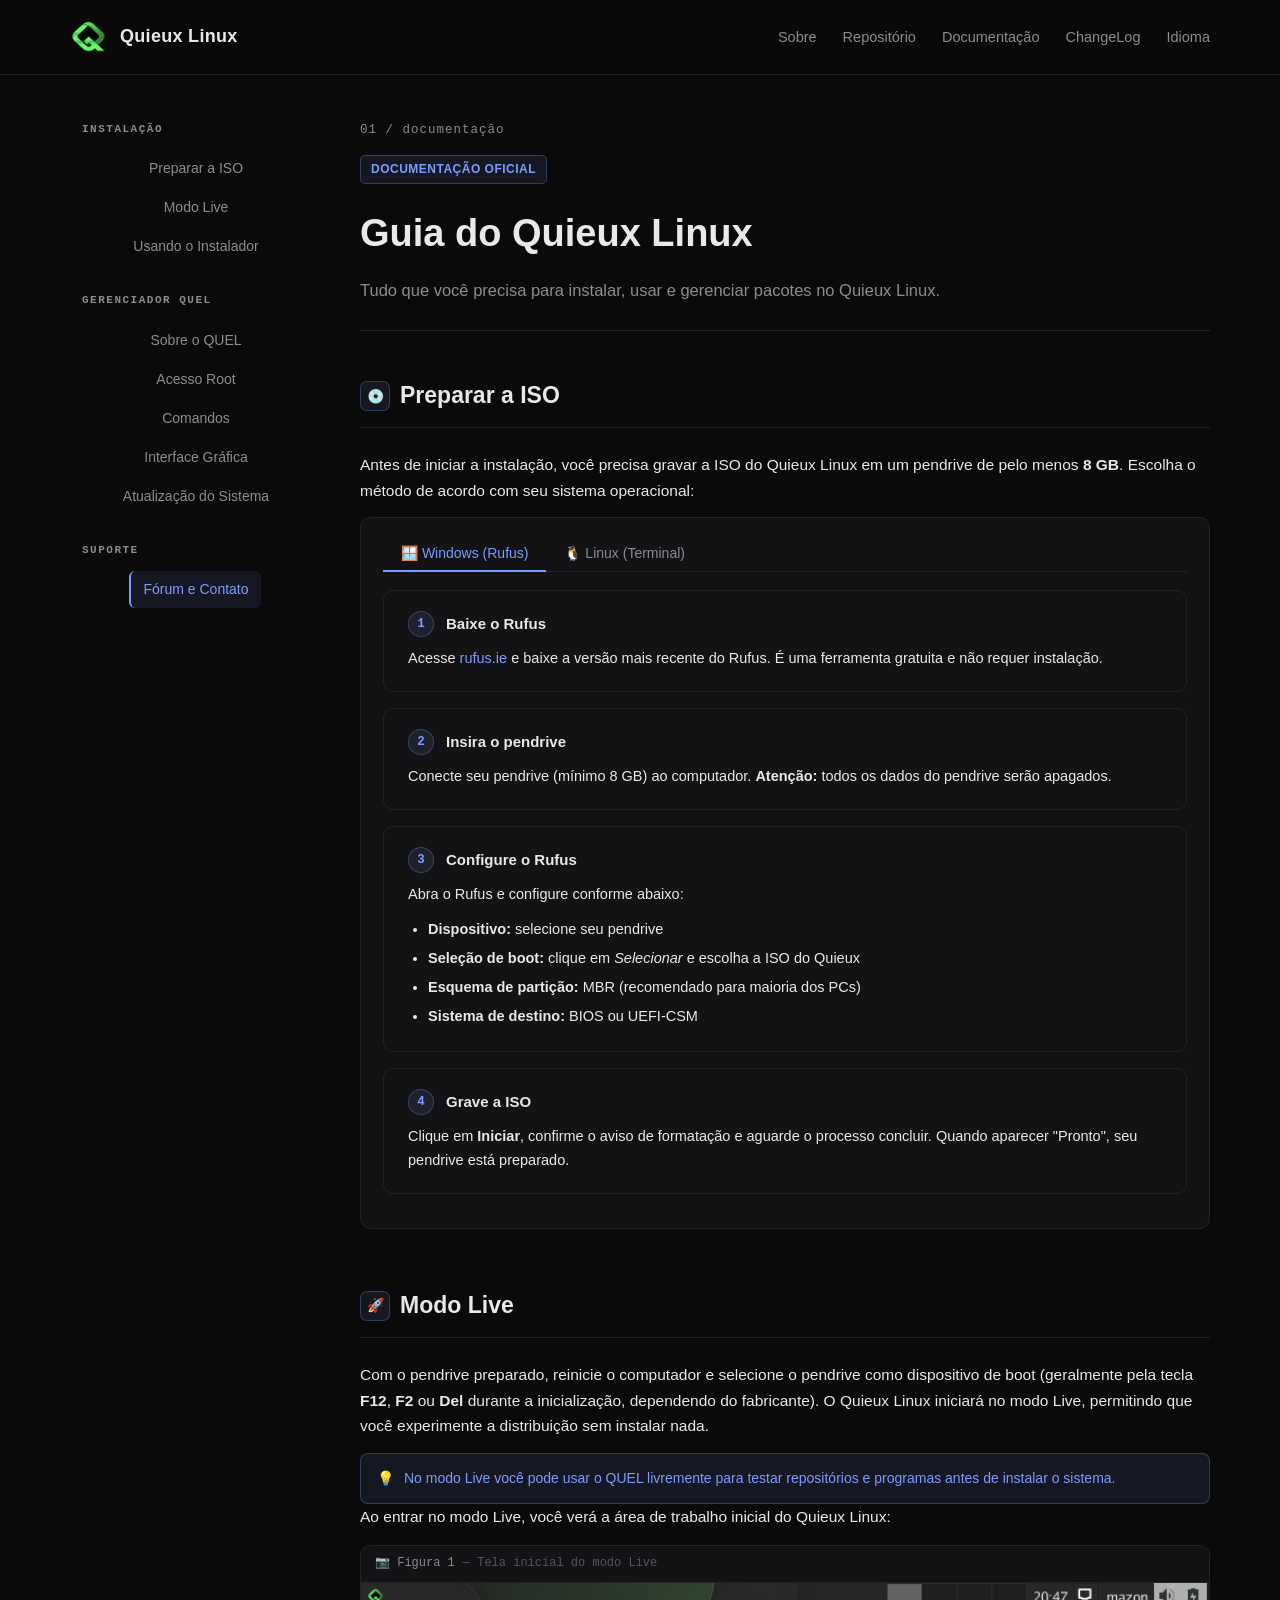
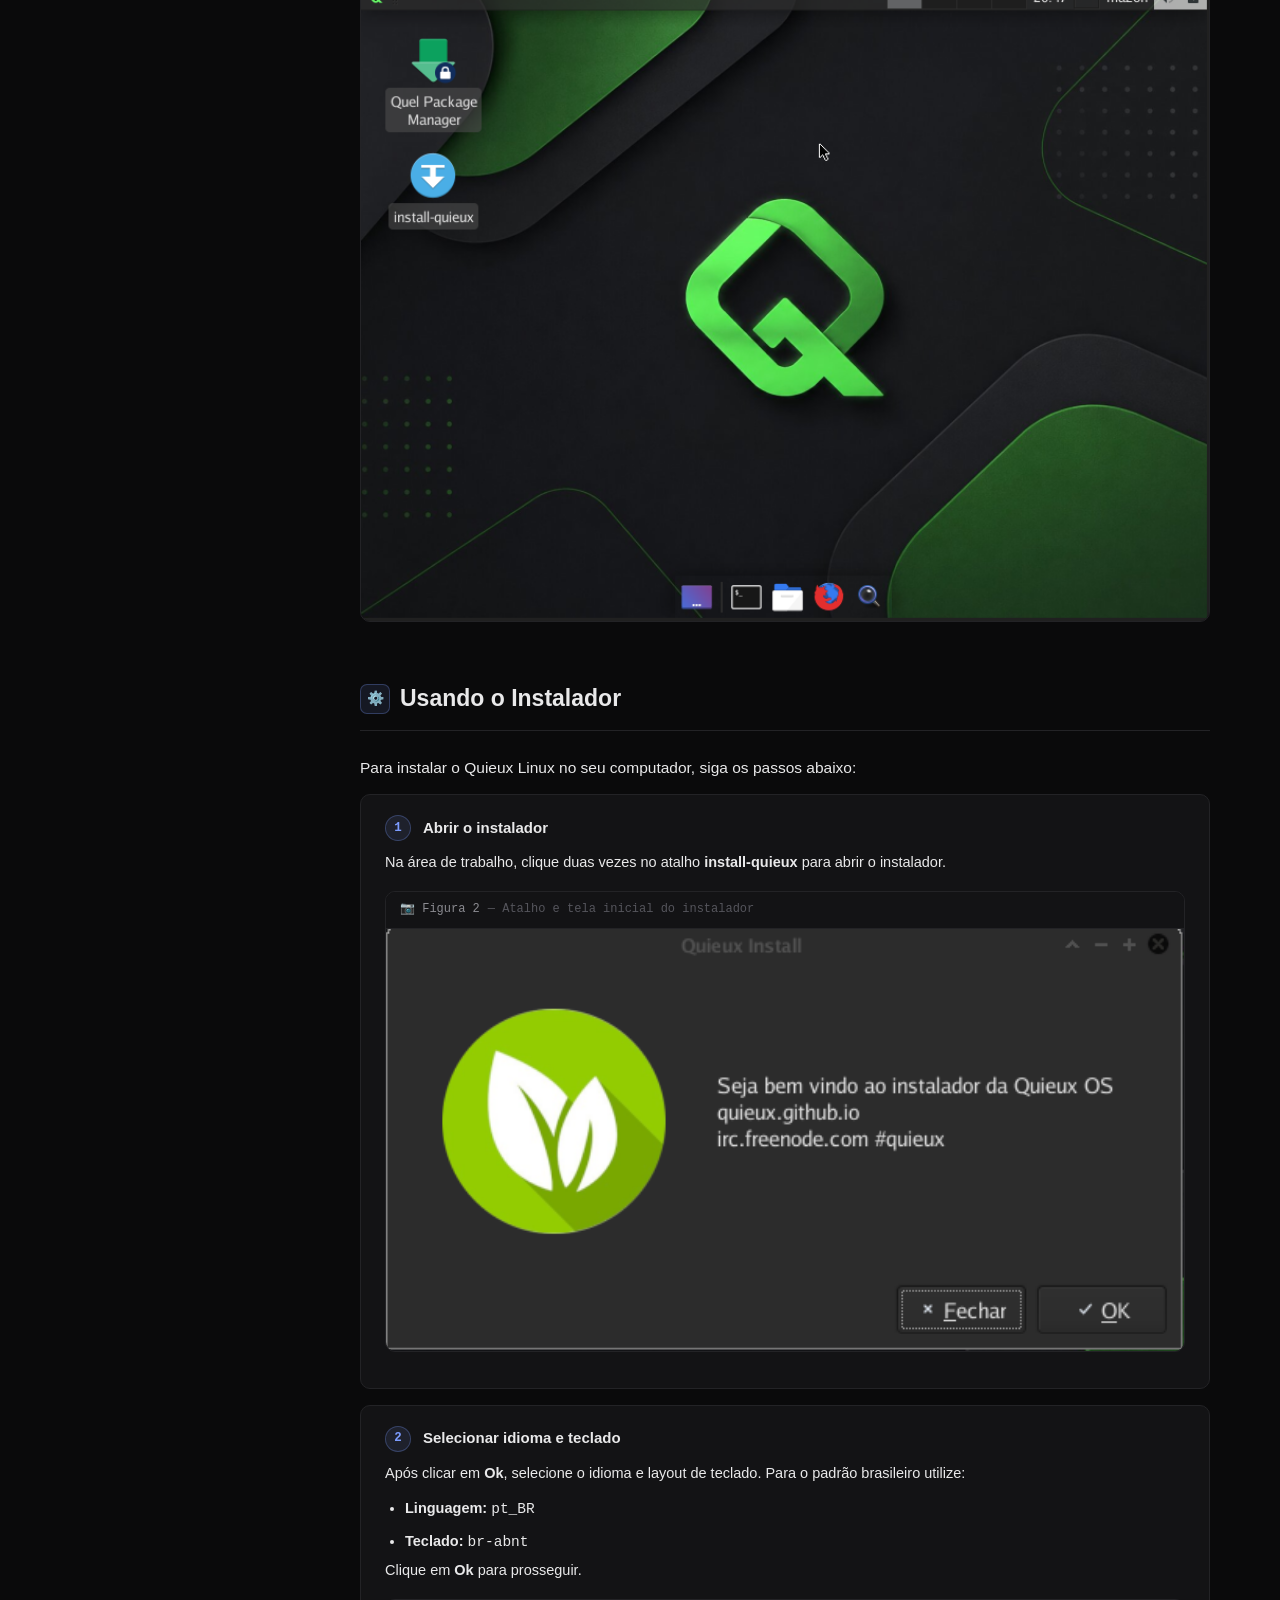
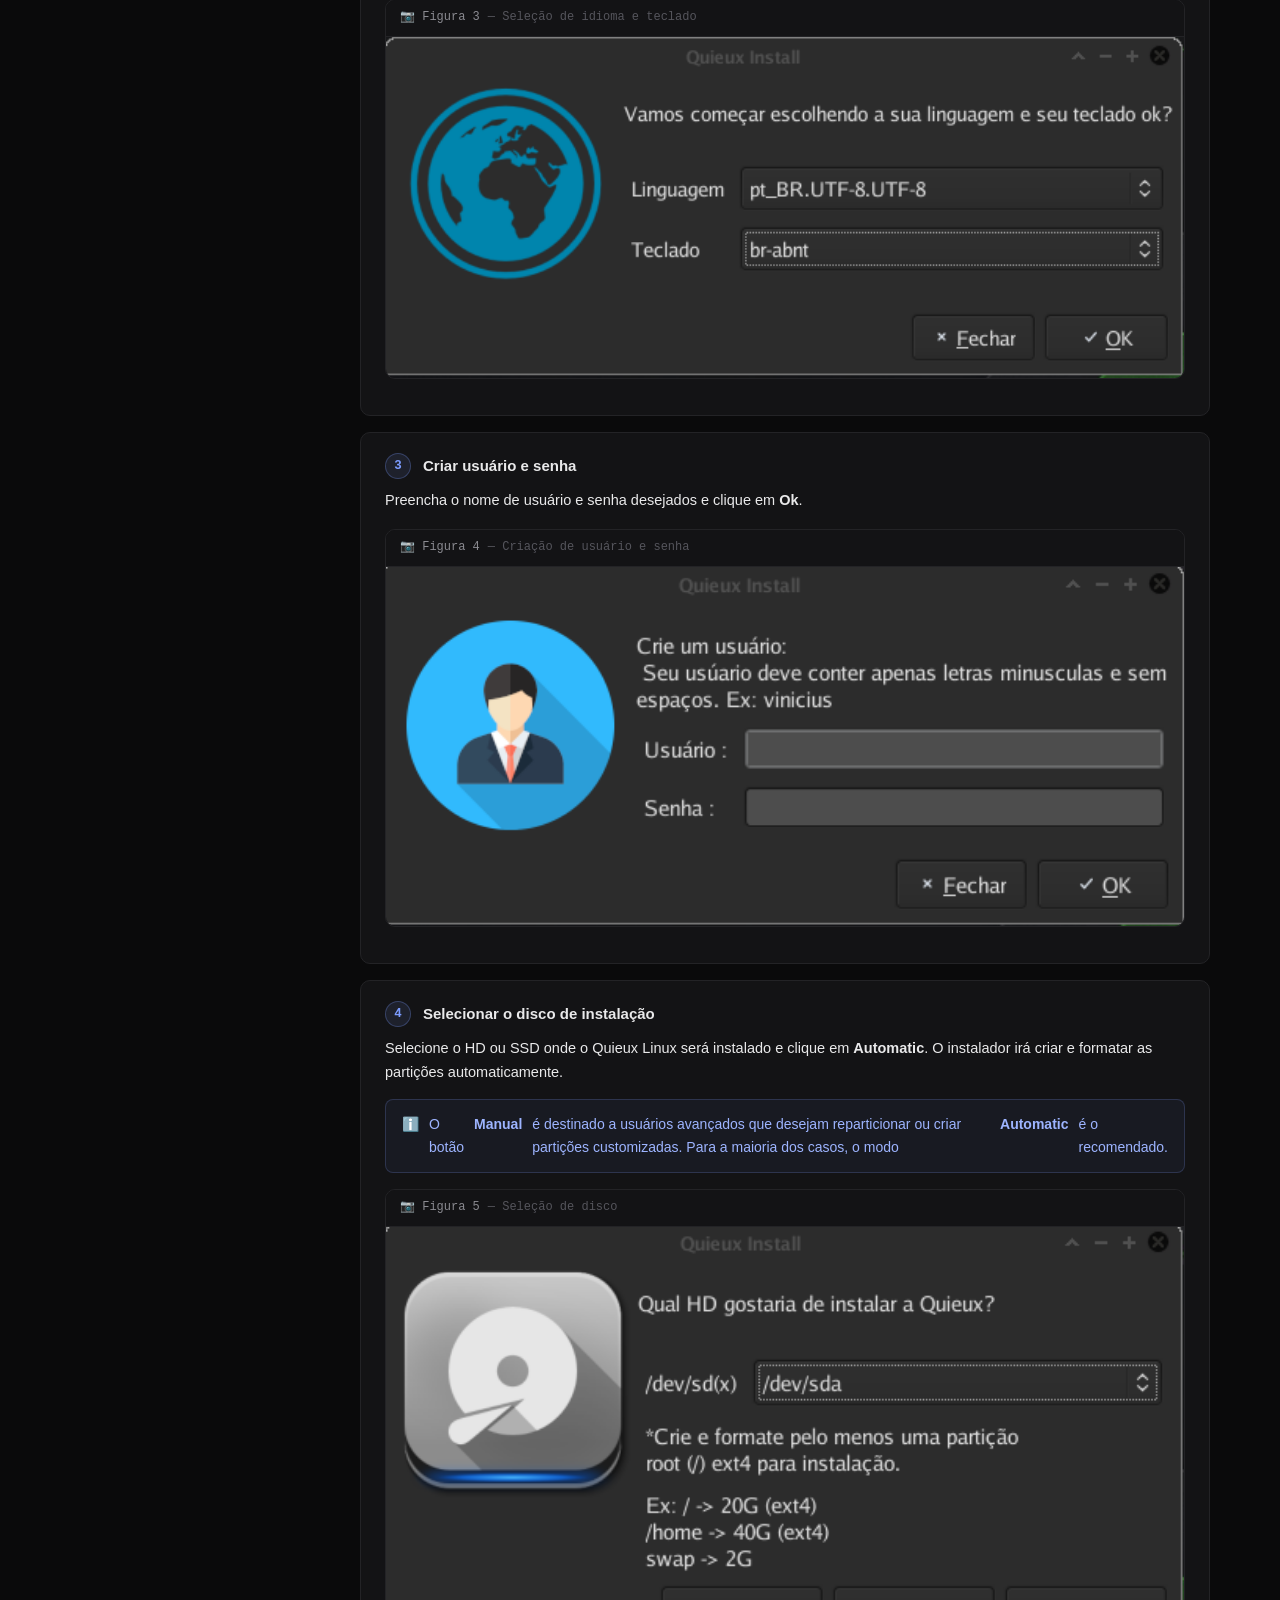
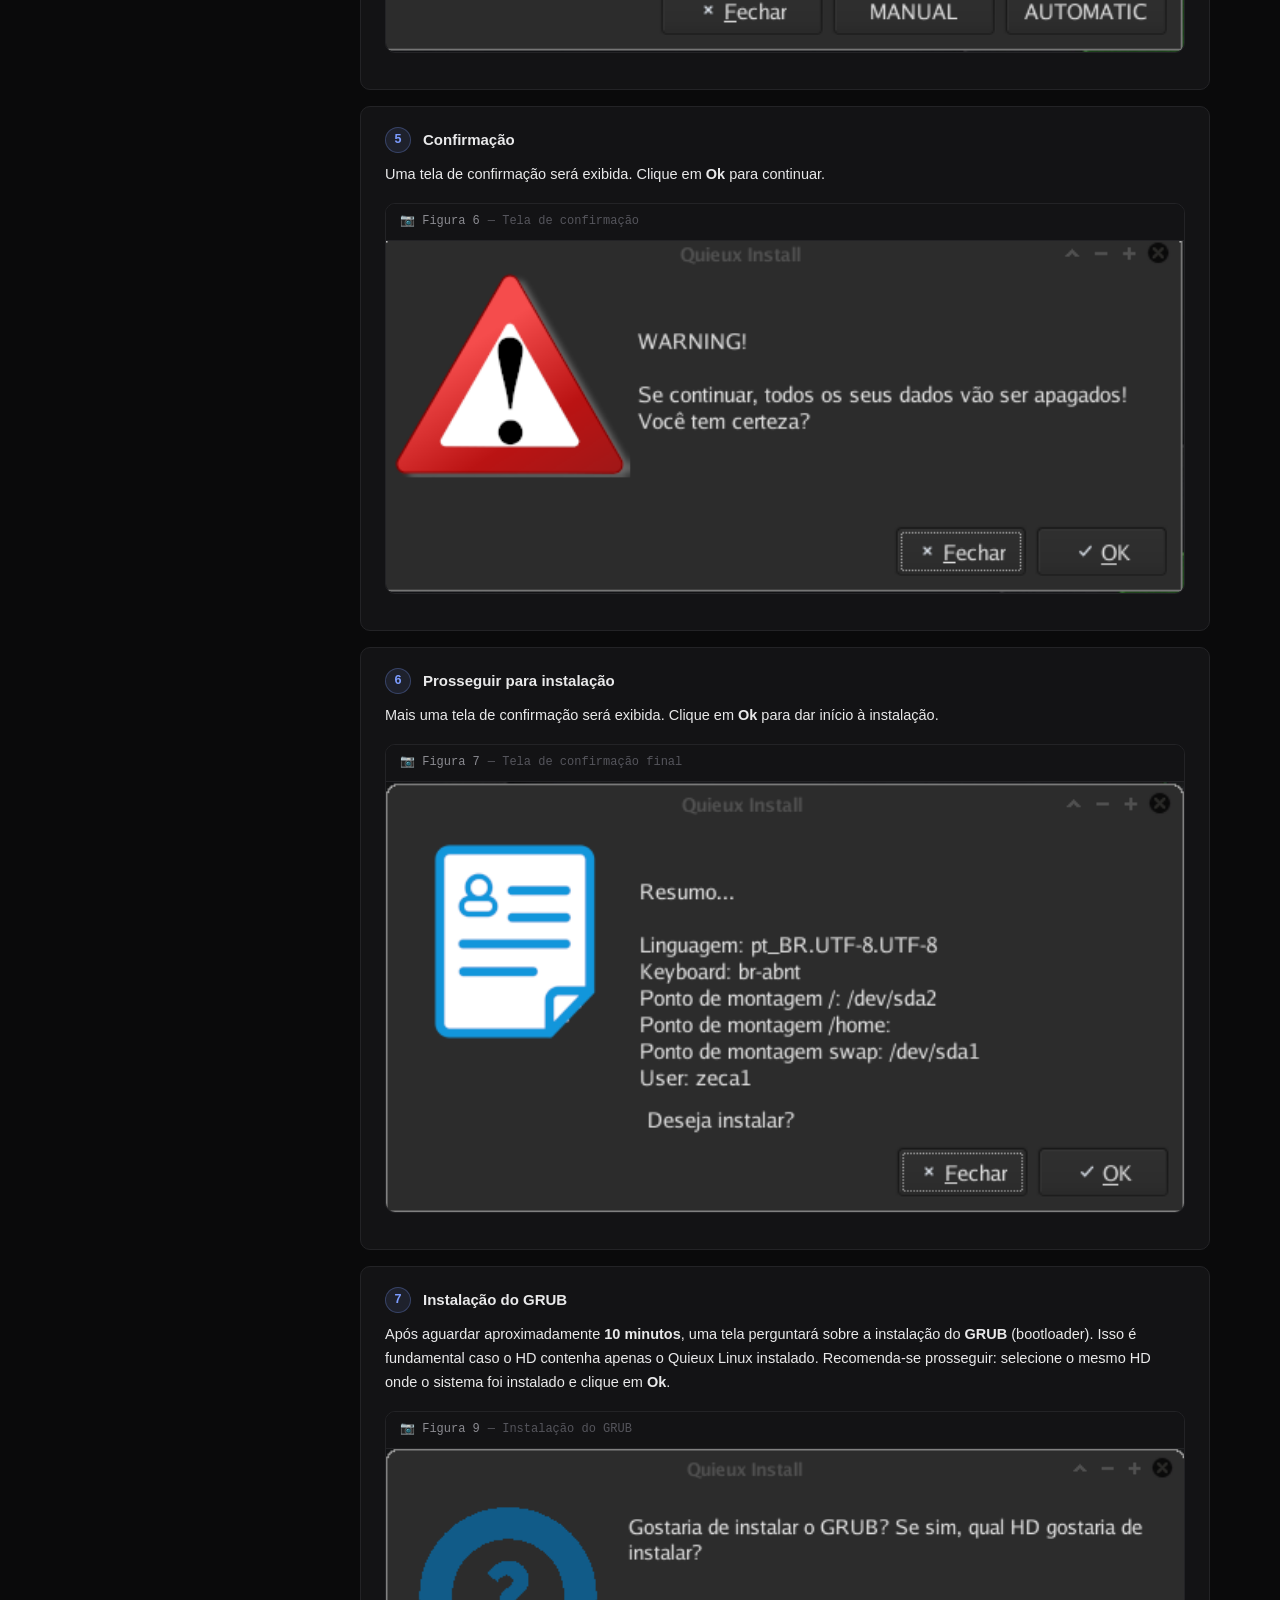
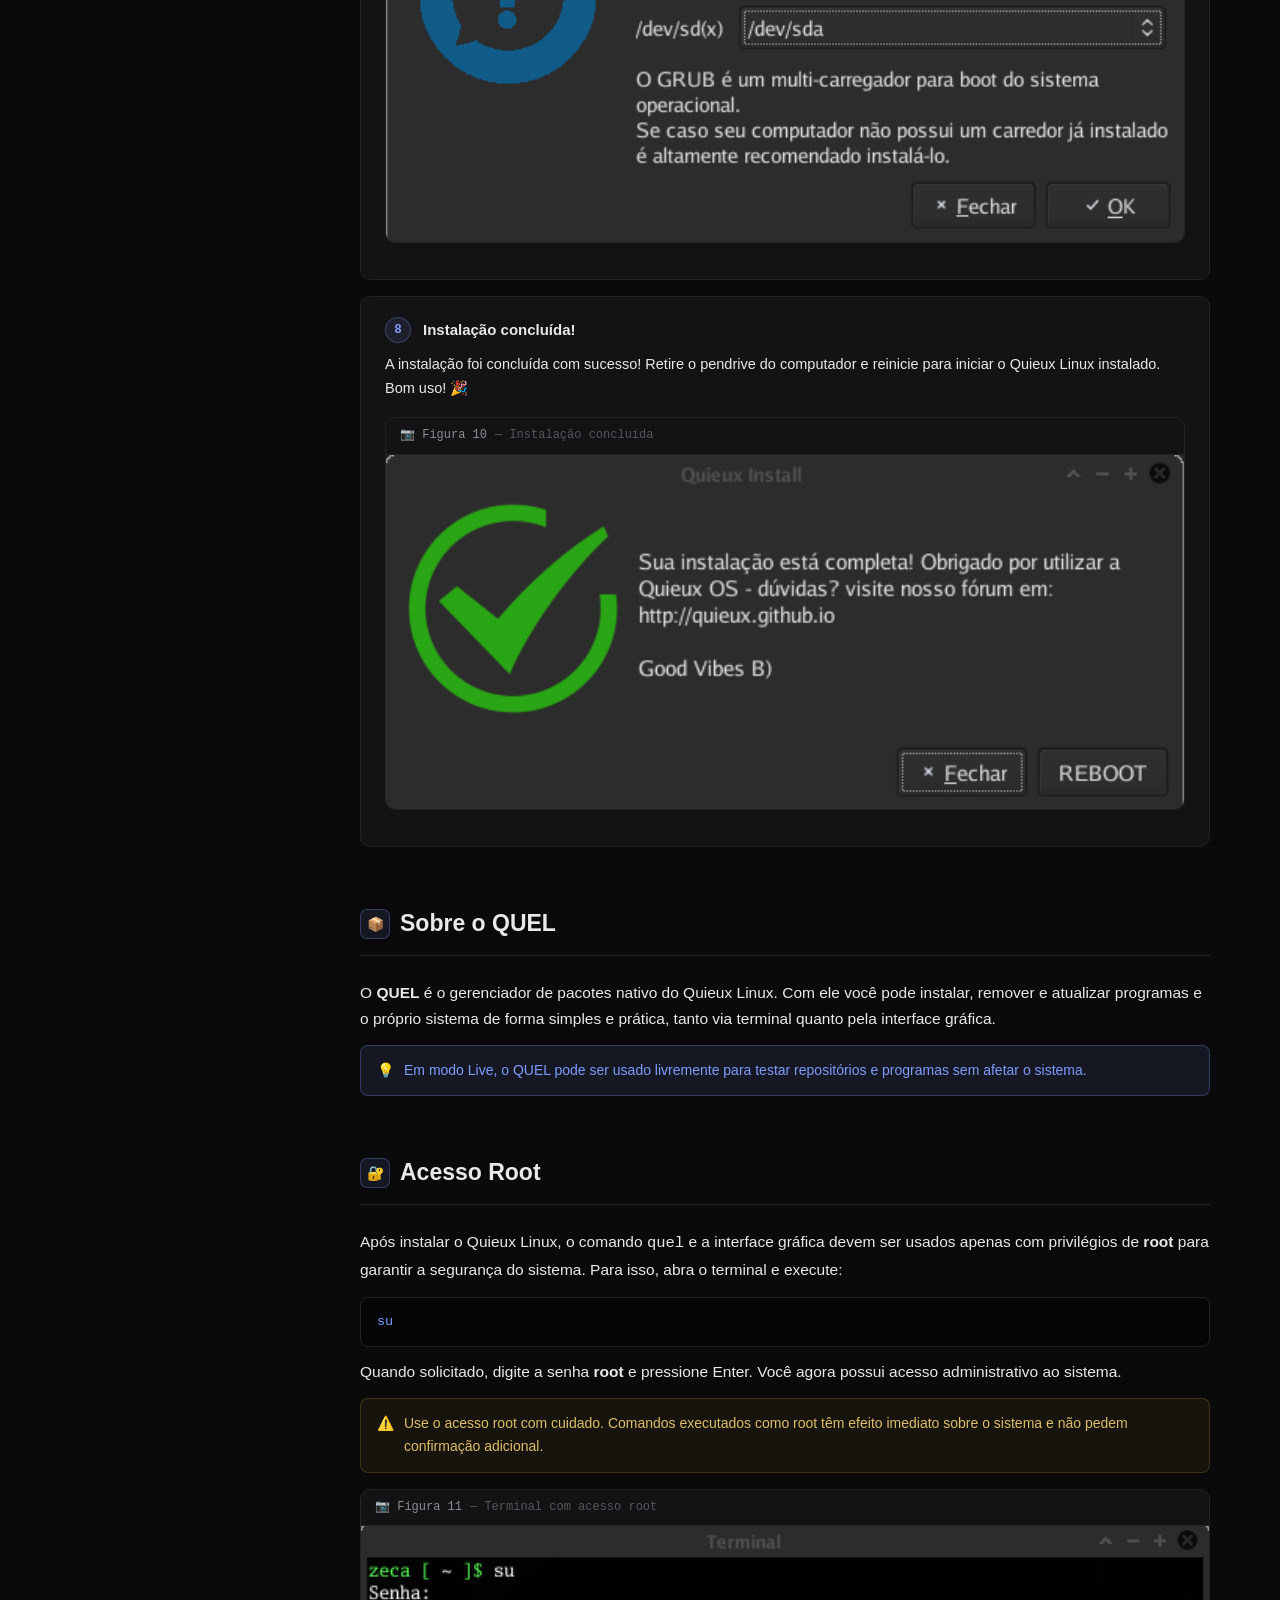
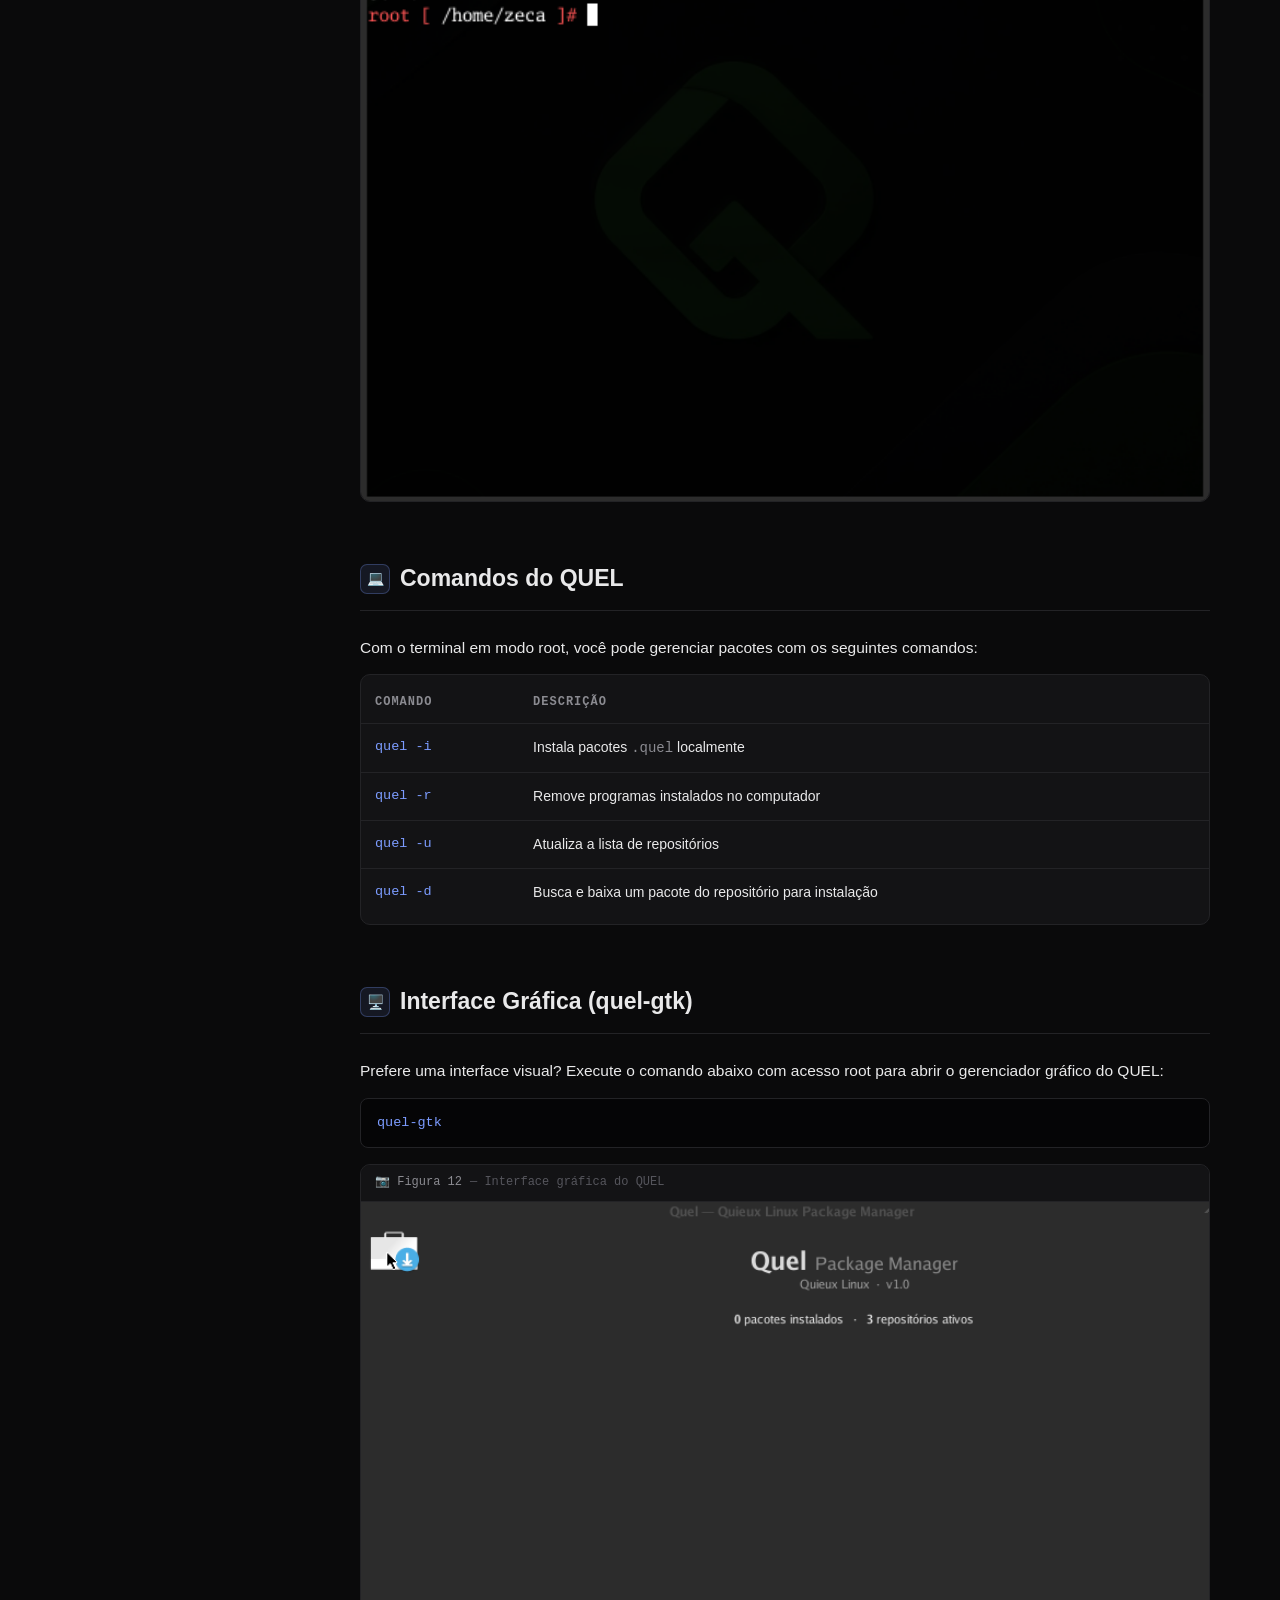
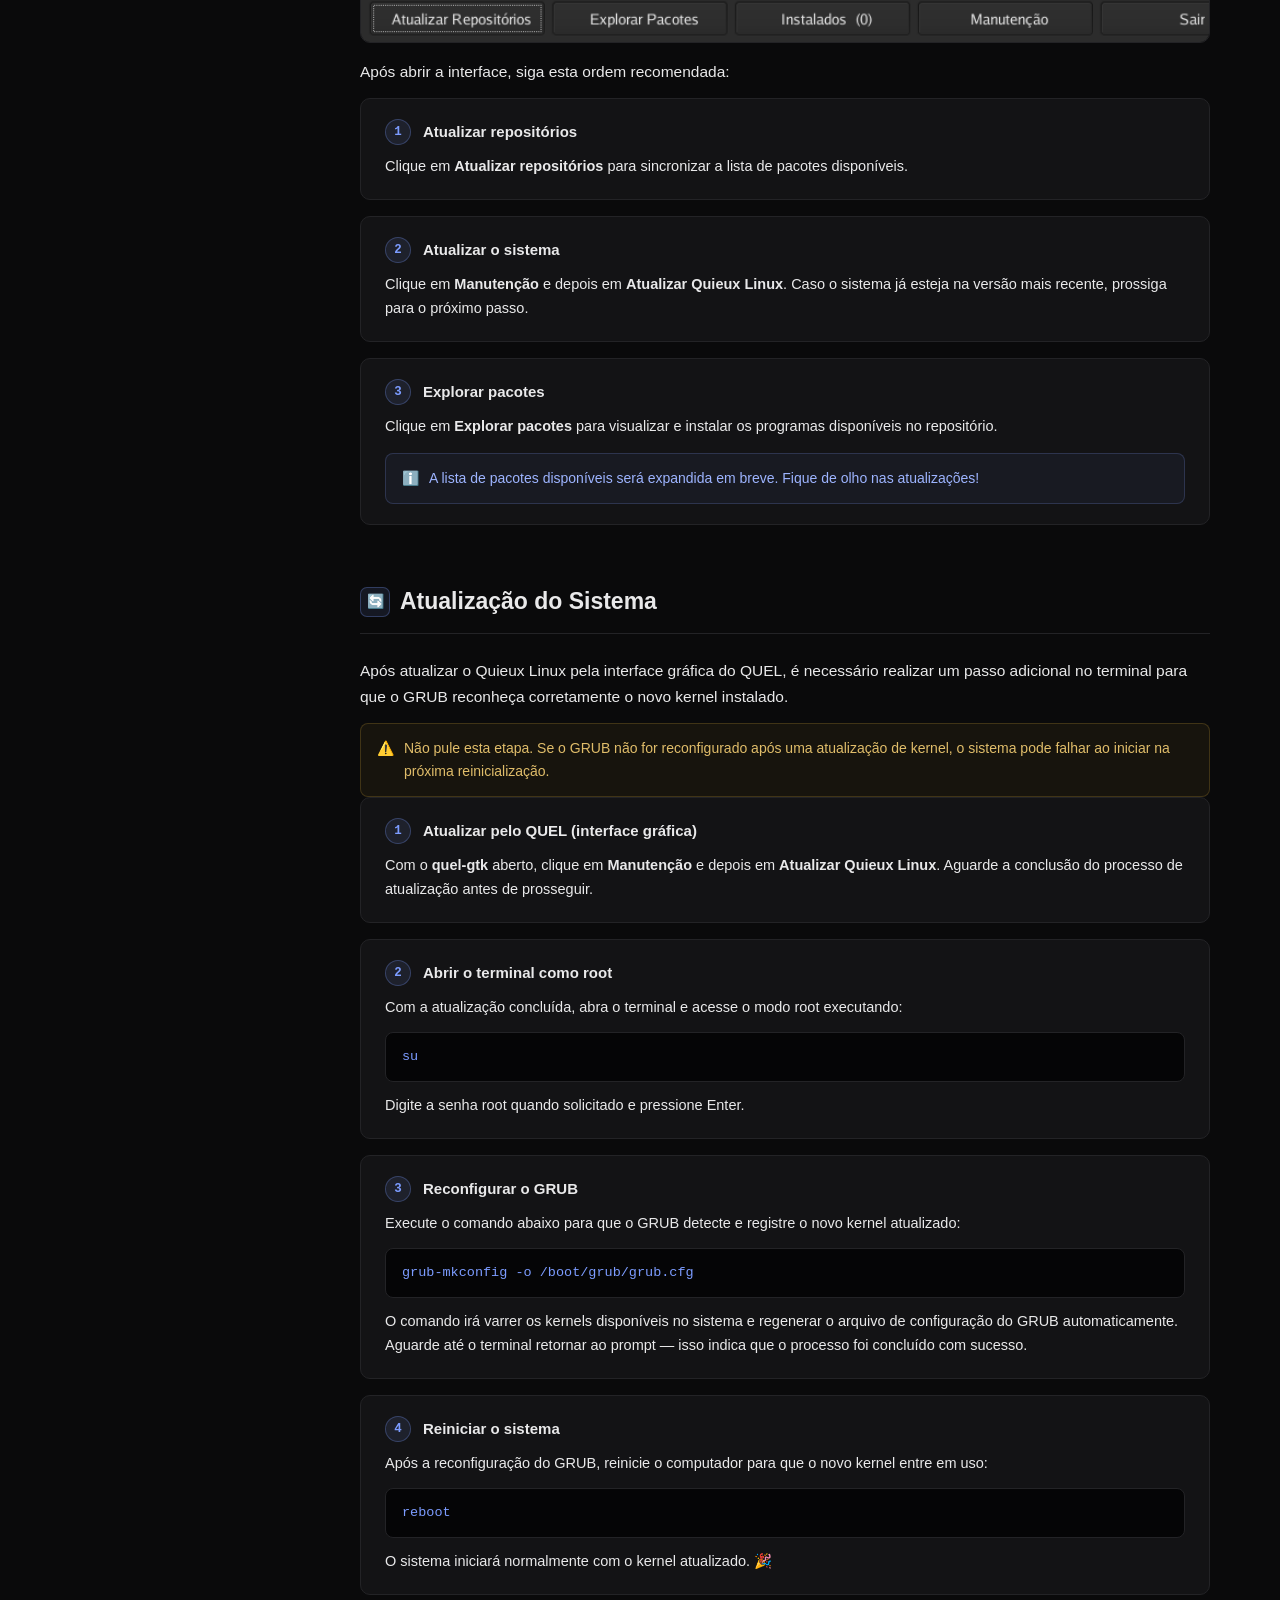
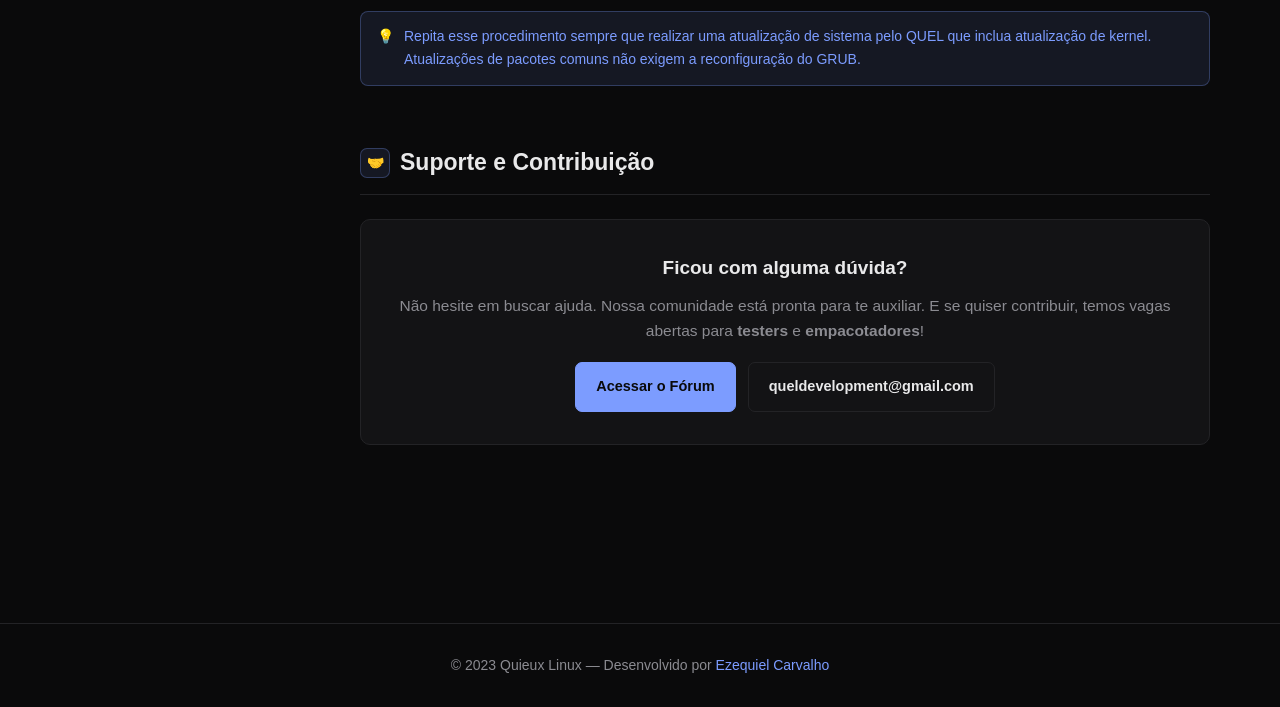
==== commit 4c0704bb: "Update index.html" ====
--- a/doc/index.html
+++ b/doc/index.html
@@ -277,10 +277,10 @@
         <table class="cmd-table">
           <thead><tr><th>Comando</th><th>Descrição</th></tr></thead>
           <tbody>
-            <tr><td class="cmd">sudo quel -i</td><td class="desc">Instala pacotes <code style="color:var(--muted)">.quel</code> localmente</td></tr>
-            <tr><td class="cmd">sudo quel -r</td><td class="desc">Remove programas instalados no computador</td></tr>
-            <tr><td class="cmd">sudo quel -u</td><td class="desc">Atualiza a lista de repositórios</td></tr>
-            <tr><td class="cmd">sudo quel -d</td><td class="desc">Busca e baixa um pacote do repositório para instalação</td></tr>
+            <tr><td class="cmd">quel -i</td><td class="desc">Instala pacotes <code style="color:var(--muted)">.quel</code> localmente</td></tr>
+            <tr><td class="cmd">quel -r</td><td class="desc">Remove programas instalados no computador</td></tr>
+            <tr><td class="cmd">quel -u</td><td class="desc">Atualiza a lista de repositórios</td></tr>
+            <tr><td class="cmd">quel -d</td><td class="desc">Busca e baixa um pacote do repositório para instalação</td></tr>
           </tbody>
         </table>
       </div>
--- a/assets/style.css
+++ b/assets/style.css
@@ -0,0 +1,333 @@
+* { margin: 0; padding: 0; box-sizing: border-box; }
+
+:root {
+  --bg: #0a0a0b;
+  --bg-soft: #131315;
+  --border: #232326;
+  --text: #e9e9ea;
+  --muted: #8b8b91;
+  --accent: #7c9cff;
+  --accent-soft: rgba(124,156,255,0.1);
+  --accent-border: rgba(124,156,255,0.28);
+  --purple: #b57cff;
+  --mono: 'JetBrains Mono', 'Courier New', monospace;
+}
+
+body {
+  background: var(--bg);
+  color: var(--text);
+  font-family: -apple-system, "Segoe UI", Inter, sans-serif;
+  line-height: 1.65;
+  font-size: 16px;
+}
+
+a { color: var(--accent); text-decoration: none; }
+a:hover { opacity: 0.8; }
+code { font-family: var(--mono); }
+
+.eyebrow {
+  display: block;
+  font-family: var(--mono);
+  font-size: 12.5px;
+  color: var(--muted);
+  letter-spacing: 1px;
+  margin-bottom: 14px;
+}
+
+/* ===== HEADER / NAV ===== */
+header {
+  border-bottom: 1px solid var(--border);
+  background: rgba(10,10,11,0.85);
+  backdrop-filter: blur(8px);
+  position: sticky;
+  top: 0;
+  z-index: 100;
+}
+.navbar {
+  max-width: 1180px;
+  margin: auto;
+  padding: 18px 20px;
+  display: flex;
+  align-items: center;
+  justify-content: space-between;
+}
+.brand { display: flex; align-items: center; gap: 12px; }
+.brand img { width: 38px; height: 38px; }
+.brand h1 { font-size: 18px; color: var(--text); font-weight: 700; letter-spacing: 0.3px; }
+nav ul { list-style: none; display: flex; gap: 26px; align-items: center; }
+nav a { color: var(--muted); font-size: 14.5px; font-weight: 500; }
+nav a:hover { color: var(--text); opacity: 1; }
+.language-menu { position: relative; }
+.sub-menu {
+  display: none;
+  position: absolute;
+  top: 28px;
+  right: 0;
+  background: var(--bg-soft);
+  border: 1px solid var(--border);
+  border-radius: 8px;
+  min-width: 140px;
+  padding: 6px 0;
+}
+.sub-menu a { display: block; padding: 9px 14px; font-size: 14px; }
+.sub-menu a:hover { background: var(--border); opacity: 1; }
+.sub-menu.visible { display: block; }
+
+/* ===== SHARED LAYOUT ===== */
+.container { max-width: 1180px; margin: auto; padding: 20px; }
+.badge {
+  display: inline-block;
+  background: var(--accent-soft);
+  color: var(--accent);
+  border: 1px solid var(--accent-border);
+  border-radius: 5px;
+  font-size: 12px;
+  padding: 4px 10px;
+  margin-bottom: 18px;
+  letter-spacing: 0.5px;
+  text-transform: uppercase;
+  font-weight: 600;
+}
+.page-hero { max-width: 640px; margin: 0 auto 50px; text-align: left; }
+.page-hero h1 { font-size: 40px; color: var(--text); margin-bottom: 12px; line-height: 1.15; font-weight: 800; }
+.page-hero p { color: var(--muted); font-size: 16.5px; }
+
+.btn {
+  padding: 12px 20px;
+  border-radius: 7px;
+  font-weight: 600;
+  font-size: 14.5px;
+  border: 1.5px solid var(--border);
+  background: transparent;
+  color: var(--text);
+  display: inline-block;
+}
+.btn:hover { border-color: var(--accent); opacity: 1; }
+.btn-primary { background: var(--accent); color: #0a0a0b; border-color: var(--accent); }
+.btn-primary:hover { opacity: 0.88; }
+
+/* ===== FOOTER ===== */
+footer {
+  border-top: 1px solid var(--border);
+  padding: 30px 20px;
+  text-align: center;
+  color: var(--muted);
+  font-size: 14px;
+  margin-top: 40px;
+}
+
+/* ===== HOME: HERO ===== */
+.hero {
+  max-width: 1180px;
+  margin: auto;
+  padding: 90px 20px 70px;
+  display: grid;
+  grid-template-columns: 1fr 1fr;
+  gap: 50px;
+  align-items: center;
+}
+.hero-text h2 { font-size: 50px; line-height: 1.1; margin-bottom: 20px; color: var(--text); font-weight: 800; letter-spacing: -0.5px; }
+.hero-text p { color: var(--muted); margin-bottom: 30px; font-size: 17px; }
+.buttons { display: flex; gap: 14px; flex-wrap: wrap; }
+.hero-image img {
+  width: 100%;
+  border-radius: 10px;
+  border: 1px solid var(--border);
+  box-shadow: 0 20px 50px rgba(0,0,0,0.4);
+}
+
+section { margin-bottom: 80px; }
+.section-title { font-size: 28px; margin-bottom: 20px; color: var(--text); font-weight: 800; }
+
+.about {
+  background: var(--bg-soft);
+  border: 1px solid var(--border);
+  padding: 28px;
+  border-radius: 10px;
+}
+.about p { color: var(--text); }
+
+.specs-grid {
+  display: grid;
+  grid-template-columns: repeat(auto-fit, minmax(210px, 1fr));
+  gap: 1px;
+  background: var(--border);
+  border: 1px solid var(--border);
+  border-radius: 10px;
+  overflow: hidden;
+}
+.spec-card { background: var(--bg); padding: 24px 22px; }
+.spec-card h3 { color: var(--text); margin-bottom: 6px; font-size: 15px; font-family: var(--mono); }
+.spec-card p { color: var(--muted); font-size: 14.5px; }
+
+.download-box {
+  background: var(--bg-soft);
+  border: 1px solid var(--border);
+  padding: 46px;
+  border-radius: 12px;
+  text-align: center;
+}
+.download-box h2 { font-size: 30px; margin-bottom: 12px; color: var(--text); font-weight: 800; }
+.download-box p { color: var(--muted); margin-bottom: 22px; }
+
+@media (max-width: 900px) {
+  .hero { grid-template-columns: 1fr; }
+  .hero-text h2 { font-size: 36px; }
+}
+@media (max-width: 600px) {
+  .navbar { flex-direction: column; gap: 16px; }
+  nav ul { gap: 14px; flex-wrap: wrap; justify-content: center; }
+  .page-hero h1 { font-size: 30px; }
+}
+
+/* ===== TIMELINE (changelog + sobre) ===== */
+.tl-container { max-width: 720px; margin: auto; padding: 50px 20px 100px; }
+.timeline { display: flex; flex-direction: column; padding-left: 26px; border-left: 1px solid var(--border); }
+.tl-entry { position: relative; padding-bottom: 44px; }
+.tl-entry:last-child { padding-bottom: 0; }
+.tl-entry::before {
+  content: ''; position: absolute; left: -35px; top: 5px;
+  width: 12px; height: 12px; border-radius: 50%; border: 2px solid var(--bg);
+}
+.tl-entry.latest::before { background: var(--accent); box-shadow: 0 0 0 4px var(--accent-soft); width: 14px; height: 14px; left: -36px; top: 4px; }
+.tl-entry.major::before  { background: var(--purple); box-shadow: 0 0 0 3px rgba(181,124,255,0.15); }
+.tl-entry.minor::before  { background: #43434a; }
+.tl-entry.origin::before { background: #4d8a72; box-shadow: 0 0 0 3px rgba(77,138,114,0.15); }
+.tl-date { font-family: var(--mono); font-size: 12px; color: var(--muted); margin-bottom: 8px; }
+.tl-tag { display: inline-block; font-size: 11px; padding: 2px 9px; border-radius: 20px; margin-bottom: 10px; font-weight: 700; text-transform: uppercase; }
+.tl-tag.latest { background: var(--accent-soft); color: var(--accent); border: 1px solid var(--accent-border); }
+.tl-tag.major  { background: rgba(181,124,255,0.1); color: var(--purple); border: 1px solid rgba(181,124,255,0.25); }
+.tl-tag.minor  { background: var(--bg-soft); color: var(--muted); border: 1px solid var(--border); }
+.tl-tag.origin { background: rgba(77,138,114,0.1); color: #6fbb99; border: 1px solid rgba(77,138,114,0.25); }
+.tl-entry h2 { font-size: 19px; color: var(--text); margin-bottom: 14px; font-weight: 700; }
+.change-list { list-style: none; display: flex; flex-direction: column; gap: 9px; }
+.change-list li { font-size: 15px; color: var(--text); padding-left: 20px; position: relative; }
+.change-list li::before { content: '—'; position: absolute; left: 0; color: var(--muted); }
+.rolling-badge {
+  display: inline-flex; align-items: center; gap: 7px;
+  background: var(--accent-soft); border: 1px solid var(--accent-border); color: var(--accent);
+  font-size: 13px; padding: 8px 14px; border-radius: 8px; margin-top: 14px;
+}
+
+/* ===== SOBRE: STORY ===== */
+.story-block { display: grid; grid-template-columns: 38px 1fr; position: relative; }
+.story-line { display: flex; flex-direction: column; align-items: center; }
+.story-dot { width: 12px; height: 12px; border-radius: 50%; background: var(--accent); border: 2px solid var(--bg); box-shadow: 0 0 0 3px var(--accent-soft); margin-top: 4px; flex-shrink: 0; }
+.story-connector { width: 1px; flex: 1; background: var(--border); margin: 6px 0; min-height: 40px; }
+.story-body { padding-bottom: 48px; }
+.story-year { font-family: var(--mono); font-size: 11px; text-transform: uppercase; letter-spacing: 1.5px; color: var(--accent); margin-bottom: 8px; font-weight: 700; }
+.story-body h2 { font-size: 22px; color: var(--text); margin-bottom: 12px; font-weight: 800; }
+.story-body p { color: var(--text); font-size: 15.5px; margin-bottom: 14px; }
+.story-body p:last-child { margin-bottom: 0; }
+.highlight-card { background: var(--bg-soft); border: 1px solid var(--border); border-radius: 10px; padding: 20px 22px; margin-top: 16px; }
+.highlight-card h3 { font-size: 14.5px; color: var(--text); margin-bottom: 8px; }
+.highlight-card p { color: var(--muted); font-size: 14px; margin-bottom: 0; }
+.pills { display: flex; flex-wrap: wrap; gap: 9px; margin-top: 14px; }
+.pill { background: var(--bg-soft); border: 1px solid var(--border); border-radius: 6px; padding: 6px 12px; font-size: 13px; color: var(--text); font-family: var(--mono); }
+.pill span { color: var(--accent); }
+.callout { border-radius: 8px; padding: 13px 16px; margin-top: 14px; font-size: 14px; display: flex; gap: 10px; }
+.callout.warn, .callout { background: rgba(230,180,60,0.06); border: 1px solid rgba(230,180,60,0.2); color: #e0bd6a; }
+.callout.tip { background: var(--accent-soft); border: 1px solid var(--accent-border); color: var(--accent); }
+.callout.info { background: rgba(124,156,255,0.06); border: 1px solid rgba(124,156,255,0.2); color: #9db4ff; }
+.cta-row { display: flex; gap: 12px; flex-wrap: wrap; margin-top: 18px; }
+.divider { height: 1px; background: var(--border); margin: 50px 0; }
+.author-card { background: var(--bg-soft); border: 1px solid var(--border); border-radius: 12px; padding: 28px; display: flex; gap: 22px; align-items: flex-start; }
+.author-avatar { width: 56px; height: 56px; border-radius: 50%; background: var(--accent-soft); border: 1px solid var(--accent-border); display: flex; align-items: center; justify-content: center; font-size: 22px; flex-shrink: 0; }
+.author-info h3 { font-size: 17px; color: var(--text); margin-bottom: 4px; }
+.author-info .role { font-size: 13px; color: var(--accent); margin-bottom: 8px; font-weight: 600; font-family: var(--mono); }
+.author-info p { color: var(--muted); font-size: 14px; }
+
+@media (max-width: 600px) {
+  .author-card { flex-direction: column; }
+  .story-block { grid-template-columns: 26px 1fr; }
+}
+
+/* ===== REPO ===== */
+.toolbar { display: flex; align-items: center; justify-content: space-between; gap: 16px; margin-bottom: 26px; flex-wrap: wrap; }
+.search-wrap { position: relative; flex: 1; max-width: 320px; }
+.search-wrap svg { position: absolute; left: 12px; top: 50%; transform: translateY(-50%); color: var(--muted); }
+.search-input { width: 100%; background: var(--bg-soft); border: 1.5px solid var(--border); border-radius: 8px; padding: 10px 14px 10px 36px; color: var(--text); font-size: 14px; font-family: inherit; outline: none; }
+.search-input:focus { border-color: var(--accent); }
+.search-input::placeholder { color: var(--muted); }
+.pkg-count { font-family: var(--mono); font-size: 13px; color: var(--muted); }
+.pkg-count strong { color: var(--accent); }
+
+.pkg-grid { display: grid; grid-template-columns: repeat(auto-fill, minmax(300px, 1fr)); gap: 14px; }
+.pkg-card { background: var(--bg-soft); border: 1px solid var(--border); border-radius: 10px; padding: 20px 22px; display: flex; flex-direction: column; gap: 12px; transition: border-color 0.2s; }
+.pkg-card:hover { border-color: var(--accent); }
+.pkg-top { display: flex; align-items: flex-start; justify-content: space-between; gap: 10px; }
+.pkg-icon { width: 38px; height: 38px; border-radius: 8px; background: var(--accent-soft); border: 1px solid var(--accent-border); display: flex; align-items: center; justify-content: center; font-size: 18px; flex-shrink: 0; }
+.pkg-meta { flex: 1; min-width: 0; }
+.pkg-name { font-size: 15.5px; font-weight: 700; color: var(--text); }
+.pkg-desc { font-size: 13px; color: var(--muted); white-space: nowrap; overflow: hidden; text-overflow: ellipsis; }
+.pkg-version { font-family: var(--mono); font-size: 11px; background: var(--bg); border: 1px solid var(--border); color: var(--muted); padding: 3px 8px; border-radius: 5px; flex-shrink: 0; }
+.pkg-cmd { display: flex; align-items: center; justify-content: space-between; background: var(--bg); border: 1px solid var(--border); border-radius: 8px; padding: 8px 10px 8px 14px; }
+.pkg-cmd code { color: var(--accent); font-size: 13px; }
+.copy-btn { background: none; border: none; color: var(--muted); cursor: pointer; padding: 5px; border-radius: 5px; display: flex; }
+.copy-btn:hover { background: var(--border); }
+.copy-btn.copied { color: var(--accent); }
+.pkg-footer { display: flex; align-items: center; justify-content: space-between; gap: 10px; flex-wrap: wrap; }
+.pkg-tags { display: flex; gap: 6px; flex-wrap: wrap; }
+.tag { font-size: 11px; background: var(--bg); border: 1px solid var(--border); color: var(--muted); padding: 3px 8px; border-radius: 5px; font-family: var(--mono); }
+.dep-badge { font-size: 11px; display: inline-flex; align-items: center; gap: 4px; color: var(--purple); background: rgba(181,124,255,0.08); border: 1px solid rgba(181,124,255,0.22); padding: 3px 8px; border-radius: 5px; }
+.dl-btn { font-size: 12px; font-weight: 600; display: inline-flex; align-items: center; gap: 5px; color: var(--accent); border: 1px solid var(--accent-border); background: var(--accent-soft); padding: 6px 10px; border-radius: 6px; }
+.dl-btn:hover { background: var(--accent); color: #0a0a0b; opacity: 1; }
+.empty { display: none; text-align: center; padding: 60px 20px; color: var(--muted); }
+.empty svg { opacity: 0.4; margin-bottom: 14px; }
+.info-box { display: flex; gap: 16px; background: var(--bg-soft); border: 1px solid var(--border); border-radius: 10px; padding: 22px 26px; margin-top: 30px; align-items: flex-start; }
+.info-box-icon { font-size: 22px; }
+.info-box h3 { font-size: 15px; color: var(--text); margin-bottom: 6px; }
+.info-box p { color: var(--muted); font-size: 14px; }
+
+/* ===== DOC PAGE ===== */
+.page-wrapper { max-width: 1180px; margin: auto; padding: 45px 20px 80px; display: grid; grid-template-columns: 250px 1fr; gap: 40px; align-items: start; }
+.sidebar { position: sticky; top: 84px; }
+.sidebar-title { font-family: var(--mono); font-size: 11px; text-transform: uppercase; letter-spacing: 1.5px; color: var(--muted); margin-bottom: 12px; padding-left: 12px; font-weight: 700; }
+.sidebar nav ul { flex-direction: column; gap: 2px; }
+.sidebar nav a { display: block; padding: 7px 12px; border-radius: 6px; color: var(--muted); font-size: 14px; font-weight: 500; border-left: 2px solid transparent; }
+.sidebar nav a:hover, .sidebar nav a.active { color: var(--accent); background: var(--accent-soft); border-left-color: var(--accent); opacity: 1; }
+.sidebar-section { margin-bottom: 26px; }
+.doc-content { min-width: 0; }
+.doc-header { margin-bottom: 46px; padding-bottom: 26px; border-bottom: 1px solid var(--border); }
+.doc-header h1 { font-size: 38px; color: var(--text); margin-bottom: 12px; font-weight: 800; }
+.doc-header p { color: var(--muted); font-size: 16.5px; max-width: 600px; }
+.doc-section { margin-bottom: 58px; scroll-margin-top: 100px; }
+.doc-section h2 { font-size: 23px; color: var(--text); margin-bottom: 6px; display: flex; align-items: center; gap: 10px; font-weight: 700; }
+.doc-section h2 .icon { width: 30px; height: 30px; background: var(--accent-soft); border: 1px solid var(--accent-border); border-radius: 7px; display: flex; align-items: center; justify-content: center; font-size: 14px; flex-shrink: 0; }
+.section-divider { height: 1px; background: var(--border); margin: 12px 0 24px; }
+.doc-section p { color: var(--text); margin-bottom: 14px; font-size: 15.5px; }
+.step { background: var(--bg-soft); border: 1px solid var(--border); border-radius: 10px; padding: 20px 24px; margin-bottom: 16px; }
+.step-header { display: flex; align-items: center; gap: 12px; margin-bottom: 10px; }
+.step-num { width: 26px; height: 26px; border-radius: 50%; background: var(--accent-soft); border: 1px solid var(--accent-border); color: var(--accent); font-family: var(--mono); font-size: 12.5px; font-weight: 700; display: flex; align-items: center; justify-content: center; flex-shrink: 0; }
+.step-title { font-size: 15px; font-weight: 700; color: var(--text); }
+.step p { color: var(--text); font-size: 14.5px; margin-bottom: 8px; }
+.step p:last-child { margin-bottom: 0; }
+.code-block { background: #050506; border: 1px solid var(--border); border-radius: 8px; padding: 13px 16px; margin: 12px 0; font-family: var(--mono); font-size: 13.5px; color: var(--accent); overflow-x: auto; }
+.code-block .comment { color: var(--muted); }
+.tabs { display: flex; border-bottom: 1px solid var(--border); }
+.tab-btn { padding: 9px 18px; background: none; border: none; color: var(--muted); font-size: 14px; cursor: pointer; border-bottom: 2px solid transparent; margin-bottom: -1px; font-family: inherit; }
+.tab-btn.active { color: var(--accent); border-bottom-color: var(--accent); }
+.tab-content { display: none; padding-top: 18px; }
+.tab-content.active { display: block; }
+.tab-wrapper { background: var(--bg-soft); border: 1px solid var(--border); border-radius: 10px; padding: 18px 22px; margin-bottom: 18px; }
+.screenshot-wrap { margin: 16px 0; border-radius: 10px; overflow: hidden; border: 1px solid var(--border); background: var(--bg-soft); }
+.screenshot-wrap .ss-label { padding: 8px 14px; background: var(--bg-soft); border-bottom: 1px solid var(--border); font-family: var(--mono); font-size: 12px; color: var(--muted); display: flex; gap: 8px; }
+.screenshot-wrap .ss-label span { color: #55555c; }
+.screenshot-wrap img { width: 100%; display: block; }
+.screenshot-wrap .ss-placeholder { width: 100%; aspect-ratio: 16/9; display: flex; align-items: center; justify-content: center; color: #55555c; font-size: 13px; flex-direction: column; gap: 8px; }
+.cmd-table { width: 100%; border-collapse: collapse; margin: 8px 0; }
+.cmd-table th { text-align: left; padding: 10px 14px; font-family: var(--mono); font-size: 12px; text-transform: uppercase; letter-spacing: 1px; color: var(--muted); border-bottom: 1px solid var(--border); }
+.cmd-table td { padding: 12px 14px; font-size: 14px; border-bottom: 1px solid var(--border); vertical-align: top; }
+.cmd-table tr:last-child td { border-bottom: none; }
+.cmd-table .cmd { font-family: var(--mono); color: var(--accent); font-size: 13.5px; }
+.cmd-table .desc { color: var(--text); }
+.support-box { background: var(--bg-soft); border: 1px solid var(--border); border-radius: 10px; padding: 32px; text-align: center; }
+.support-box h3 { font-size: 19px; color: var(--text); margin-bottom: 10px; }
+.support-box p { color: var(--muted); margin-bottom: 18px; }
+.support-links { display: flex; gap: 12px; justify-content: center; flex-wrap: wrap; }
+
+@media (max-width: 900px) {
+  .page-wrapper { grid-template-columns: 1fr; }
+  .sidebar { position: static; display: none; }
+  .doc-header h1 { font-size: 28px; }
+}
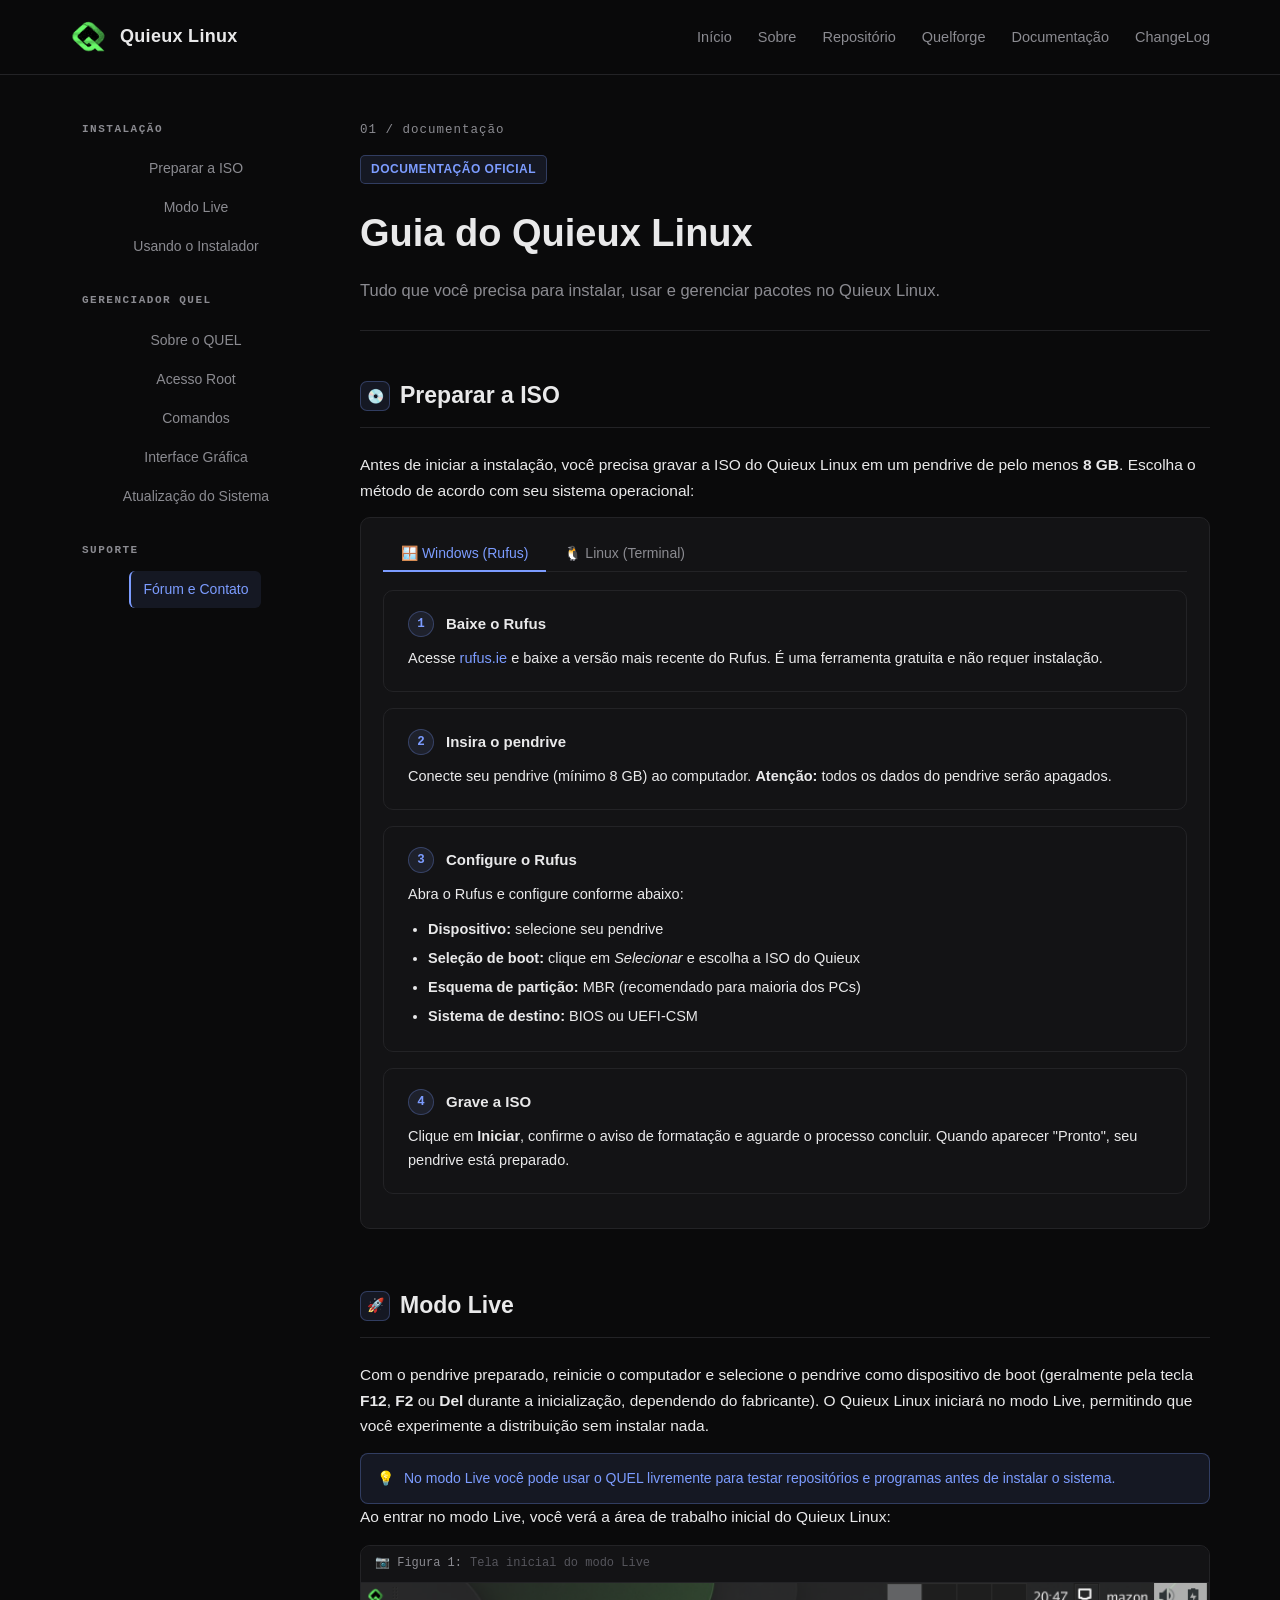
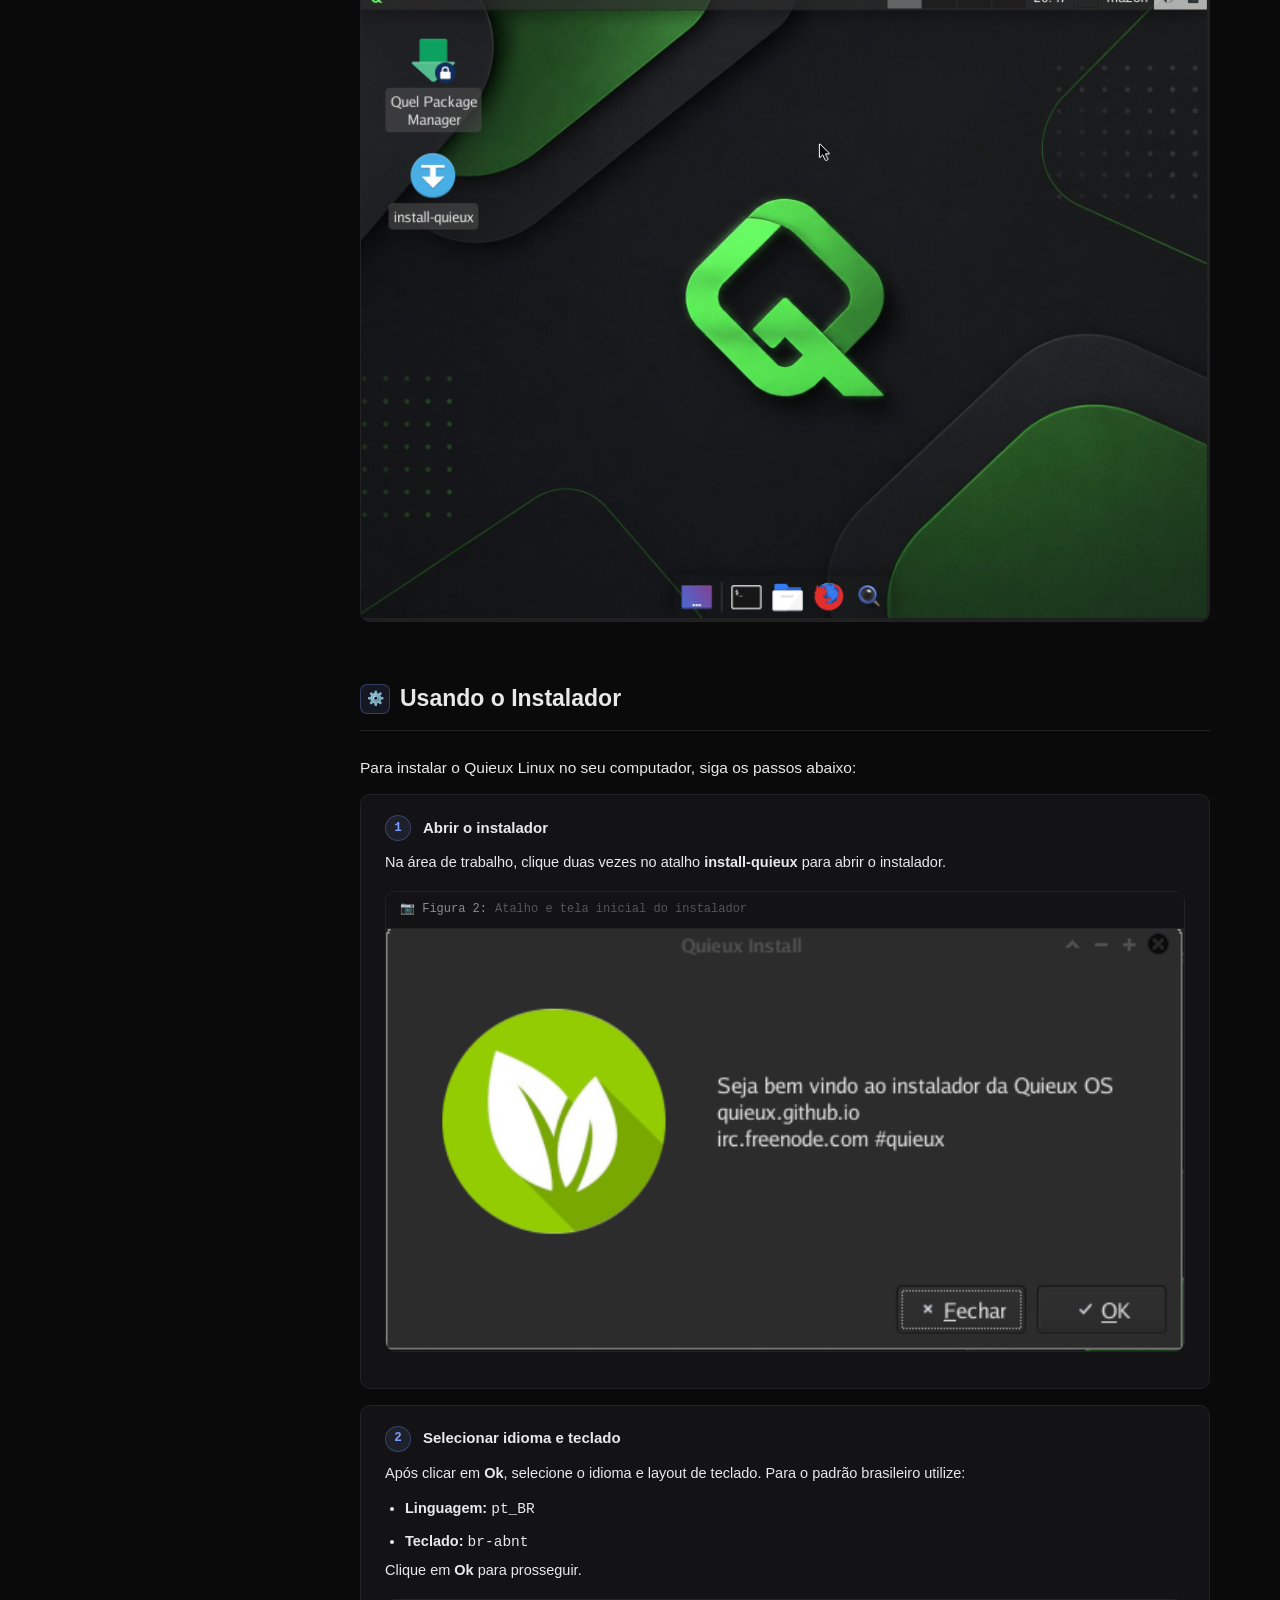
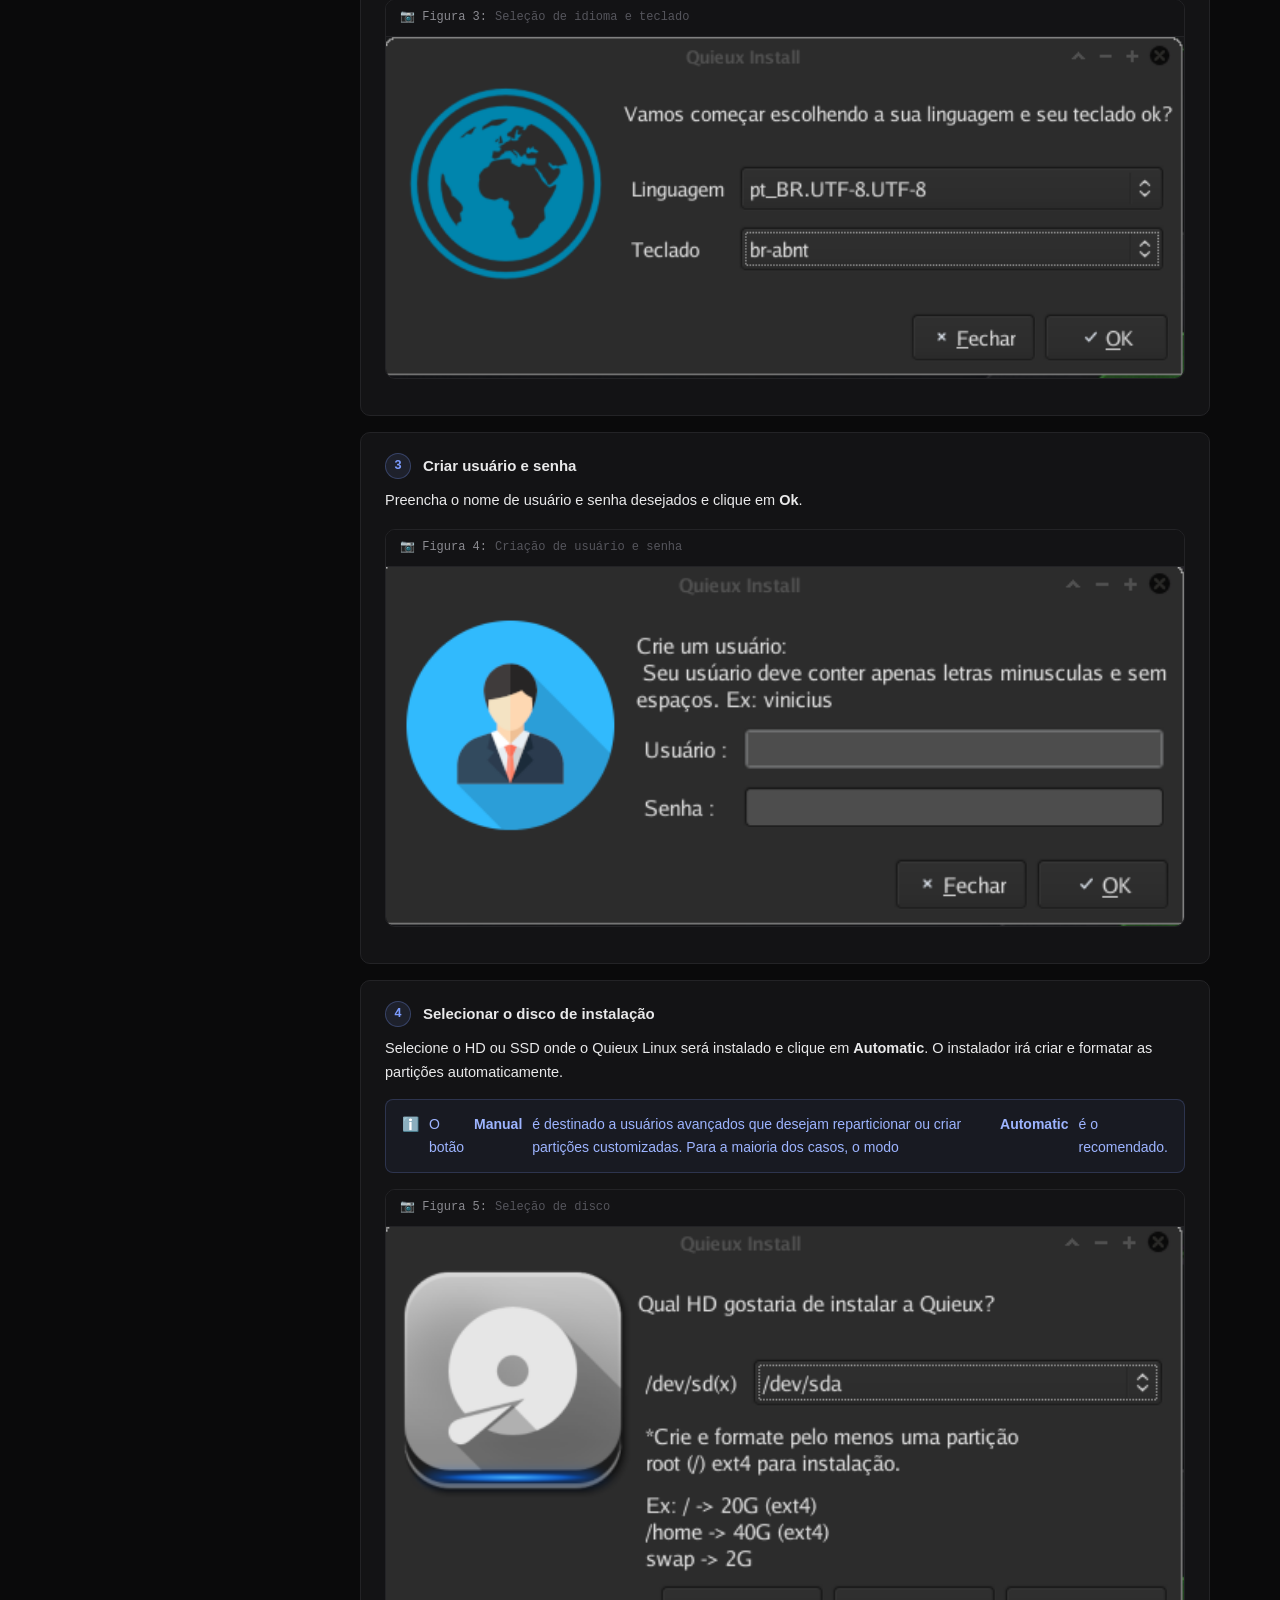
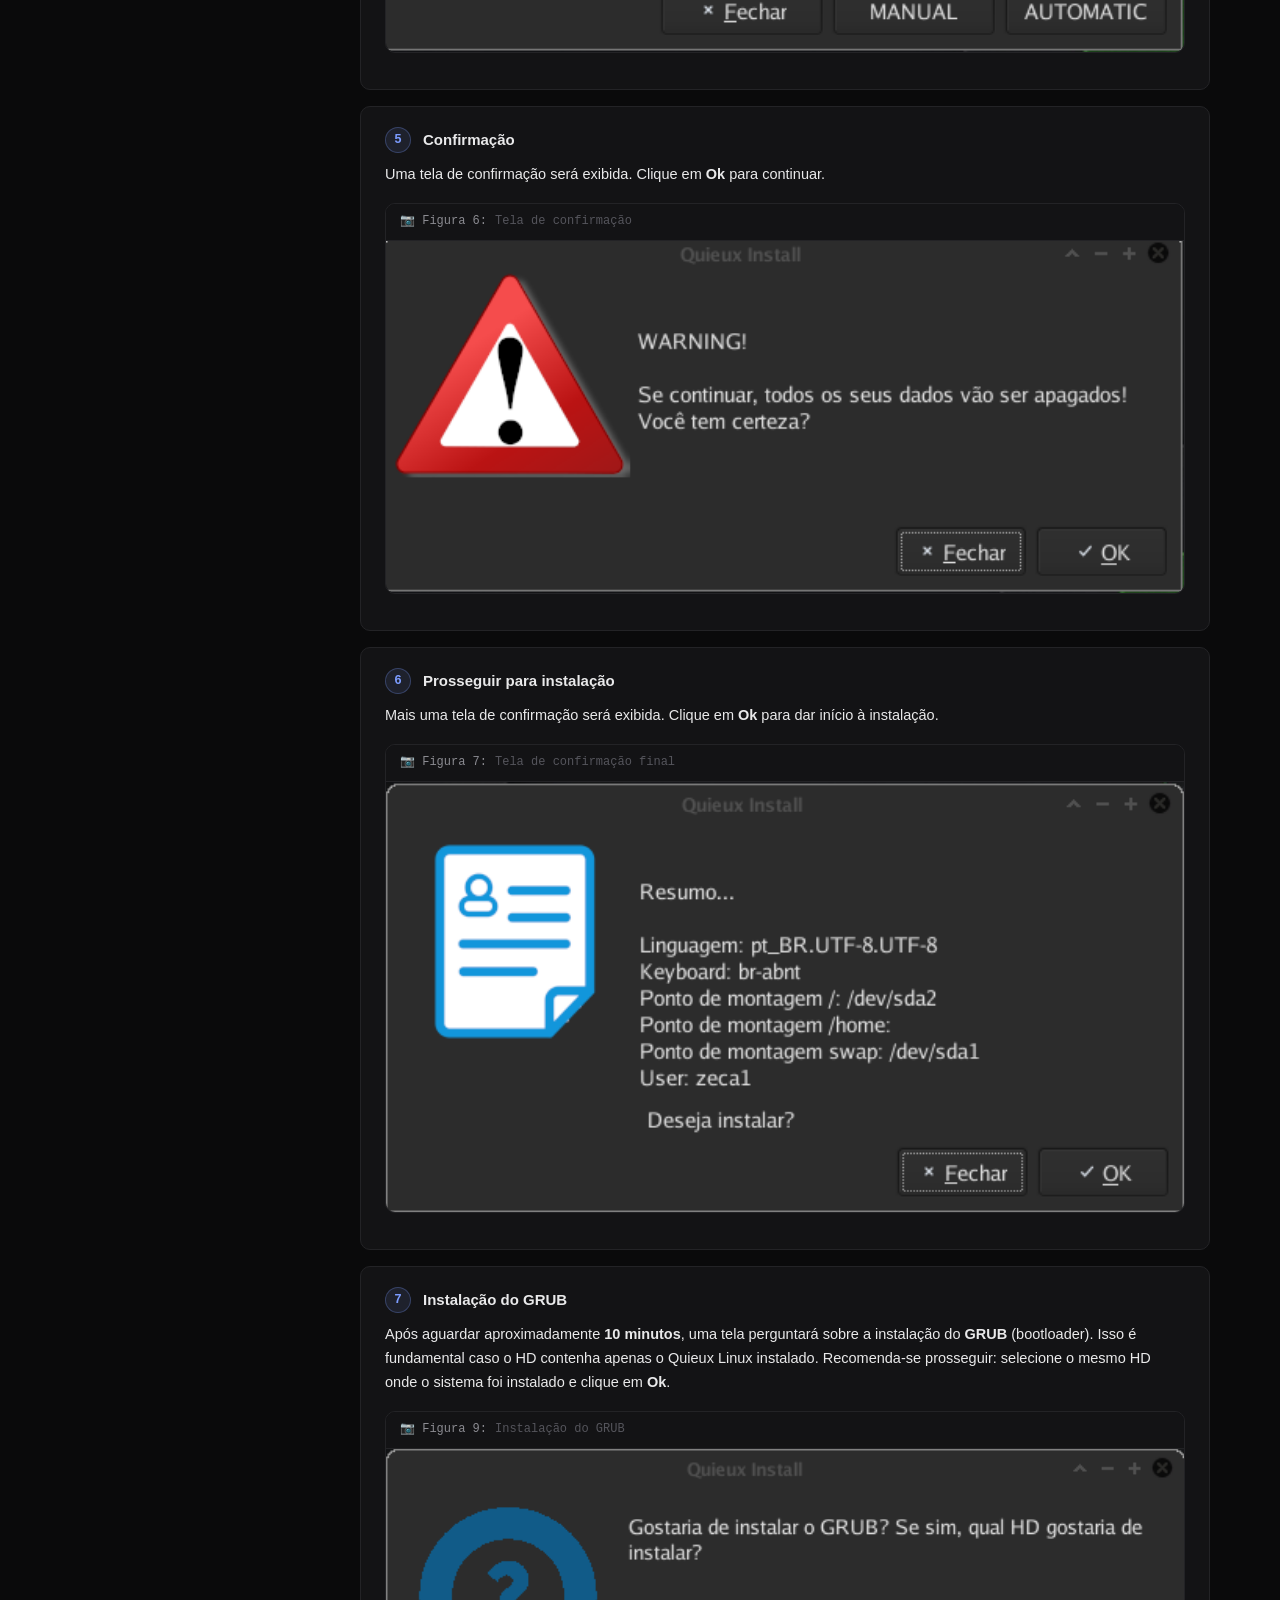
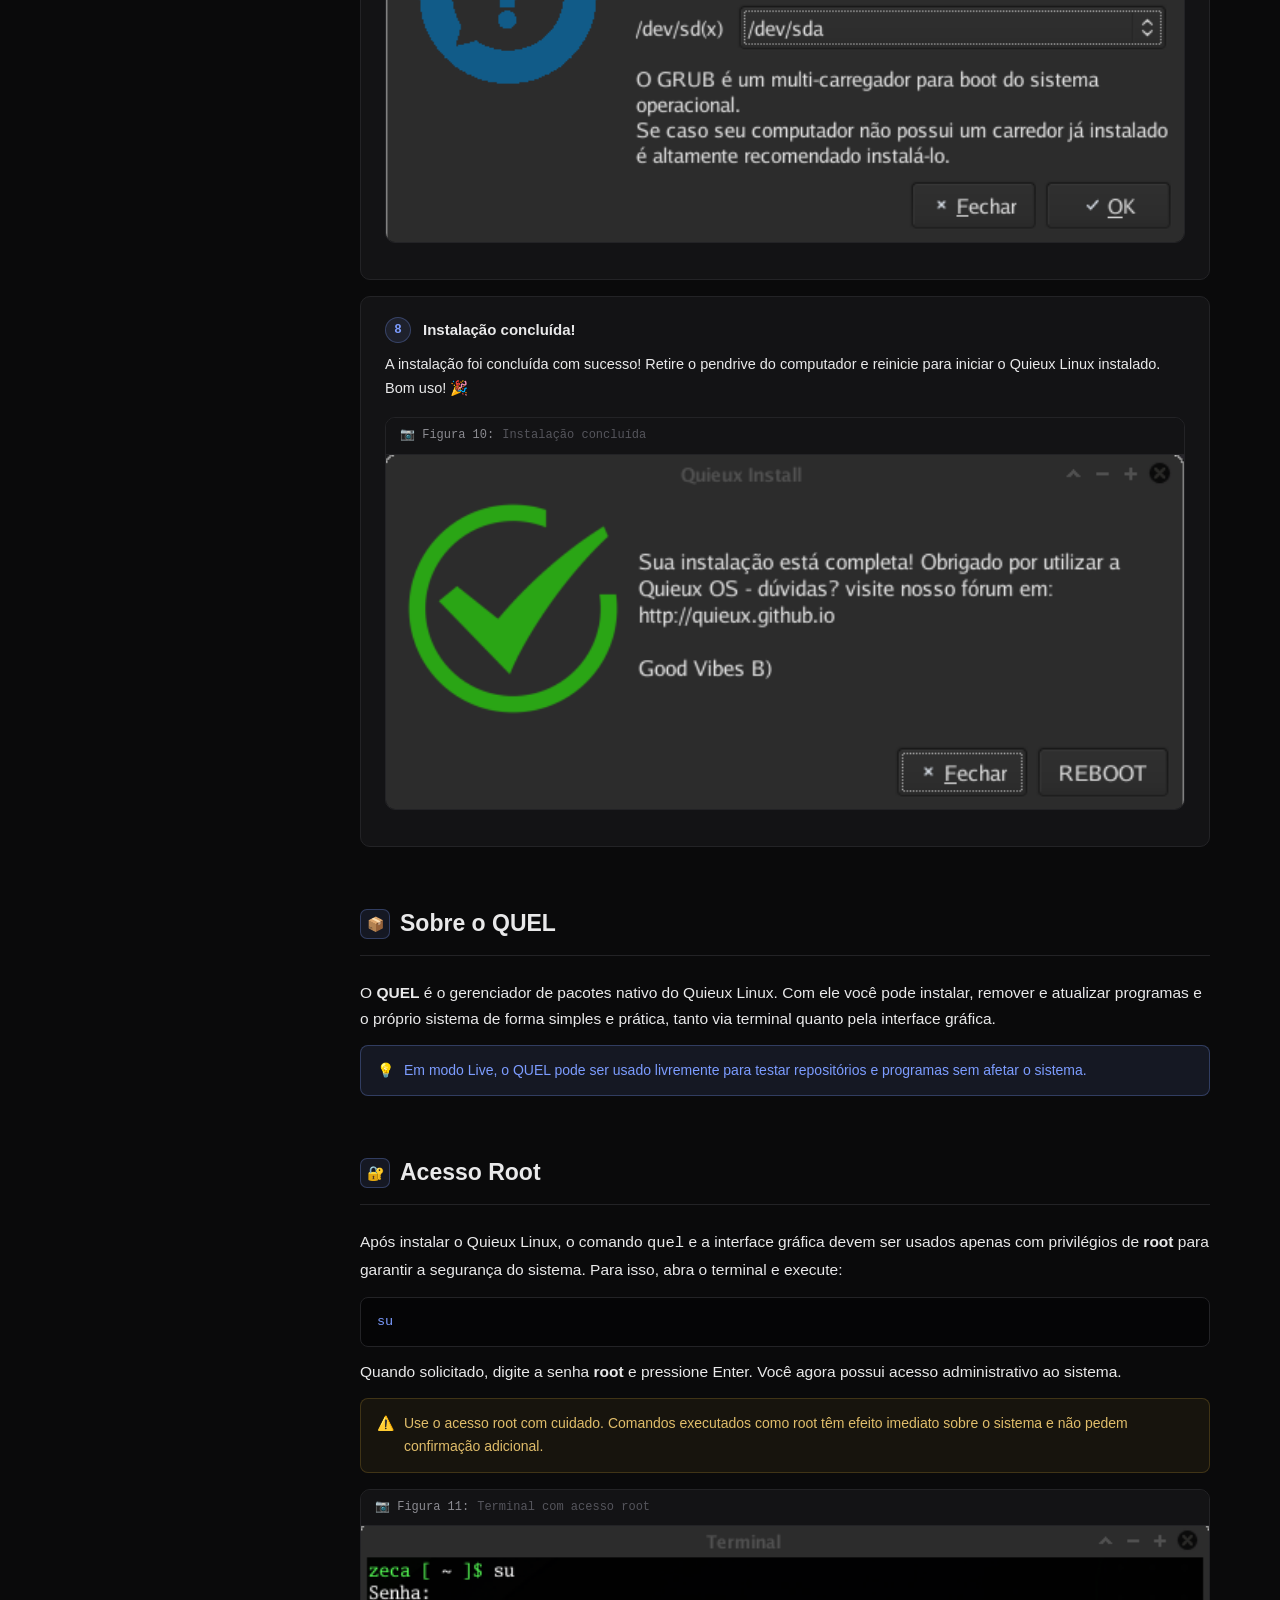
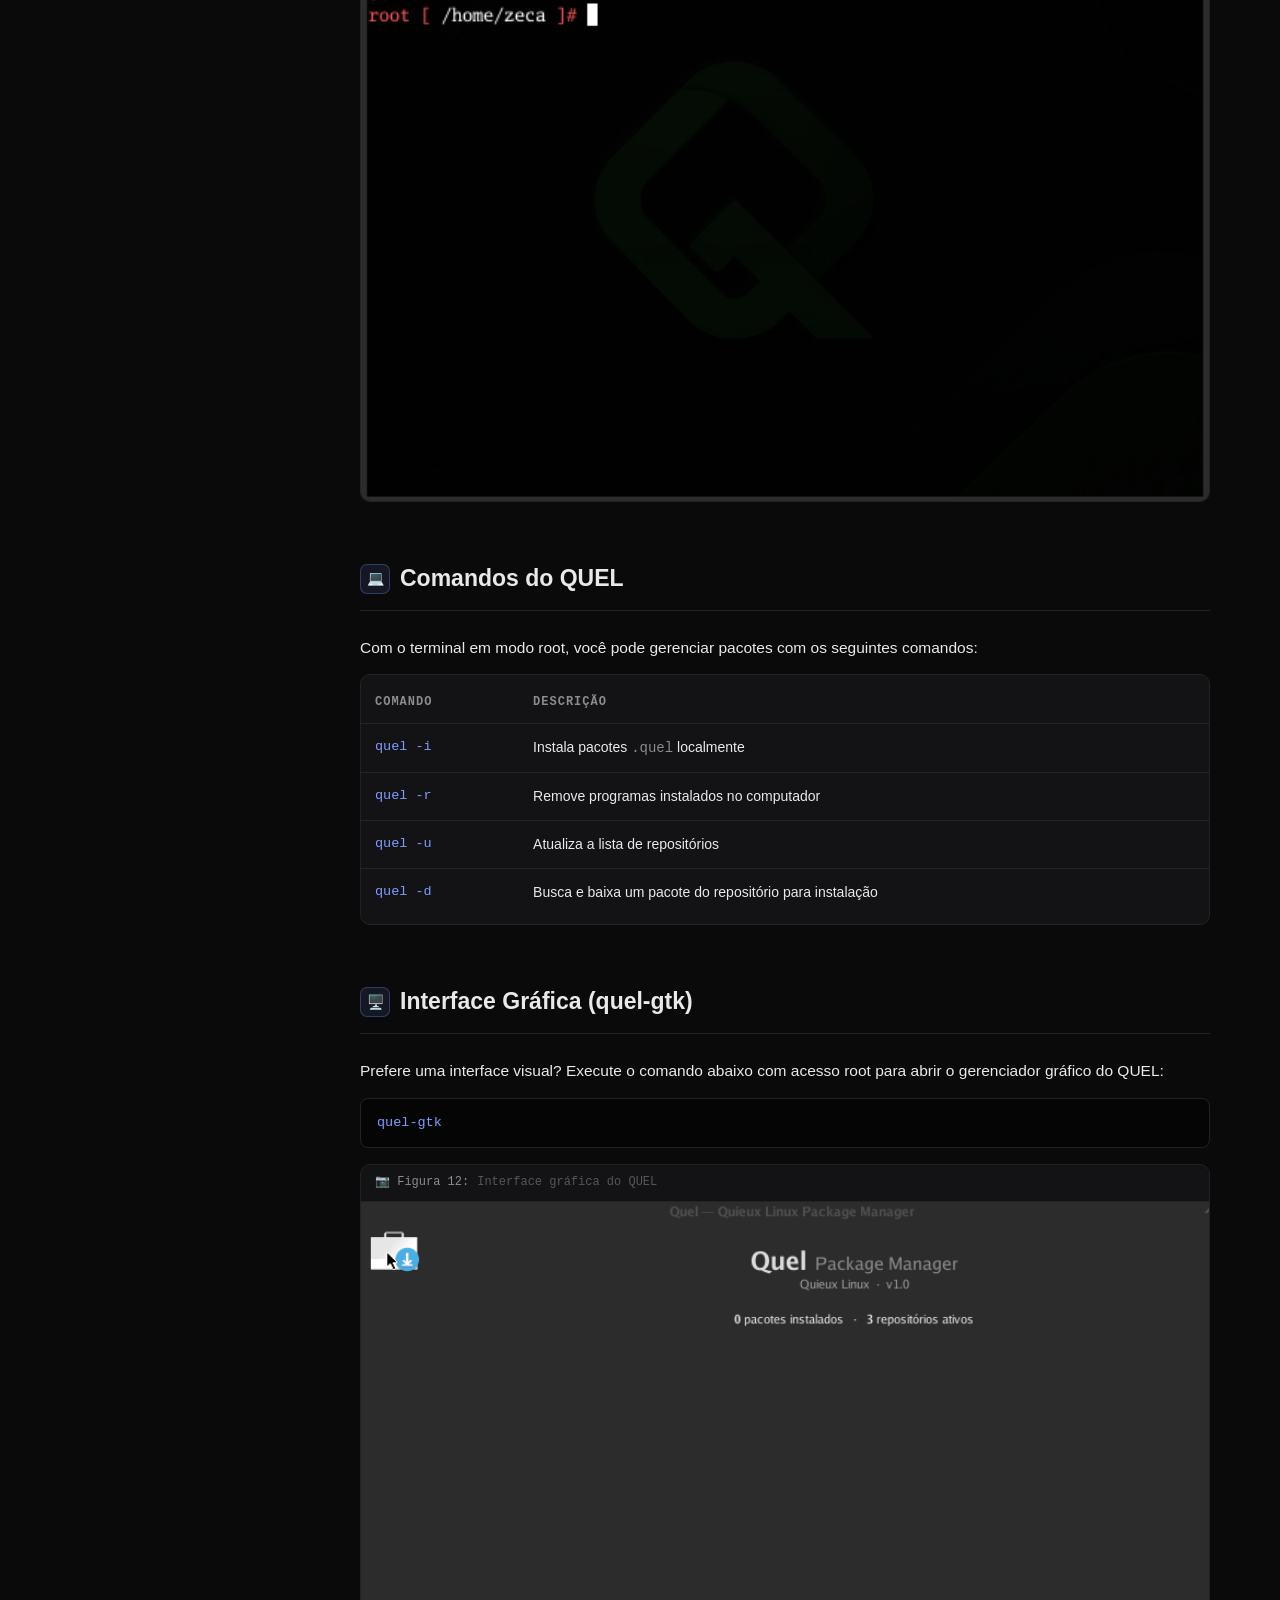
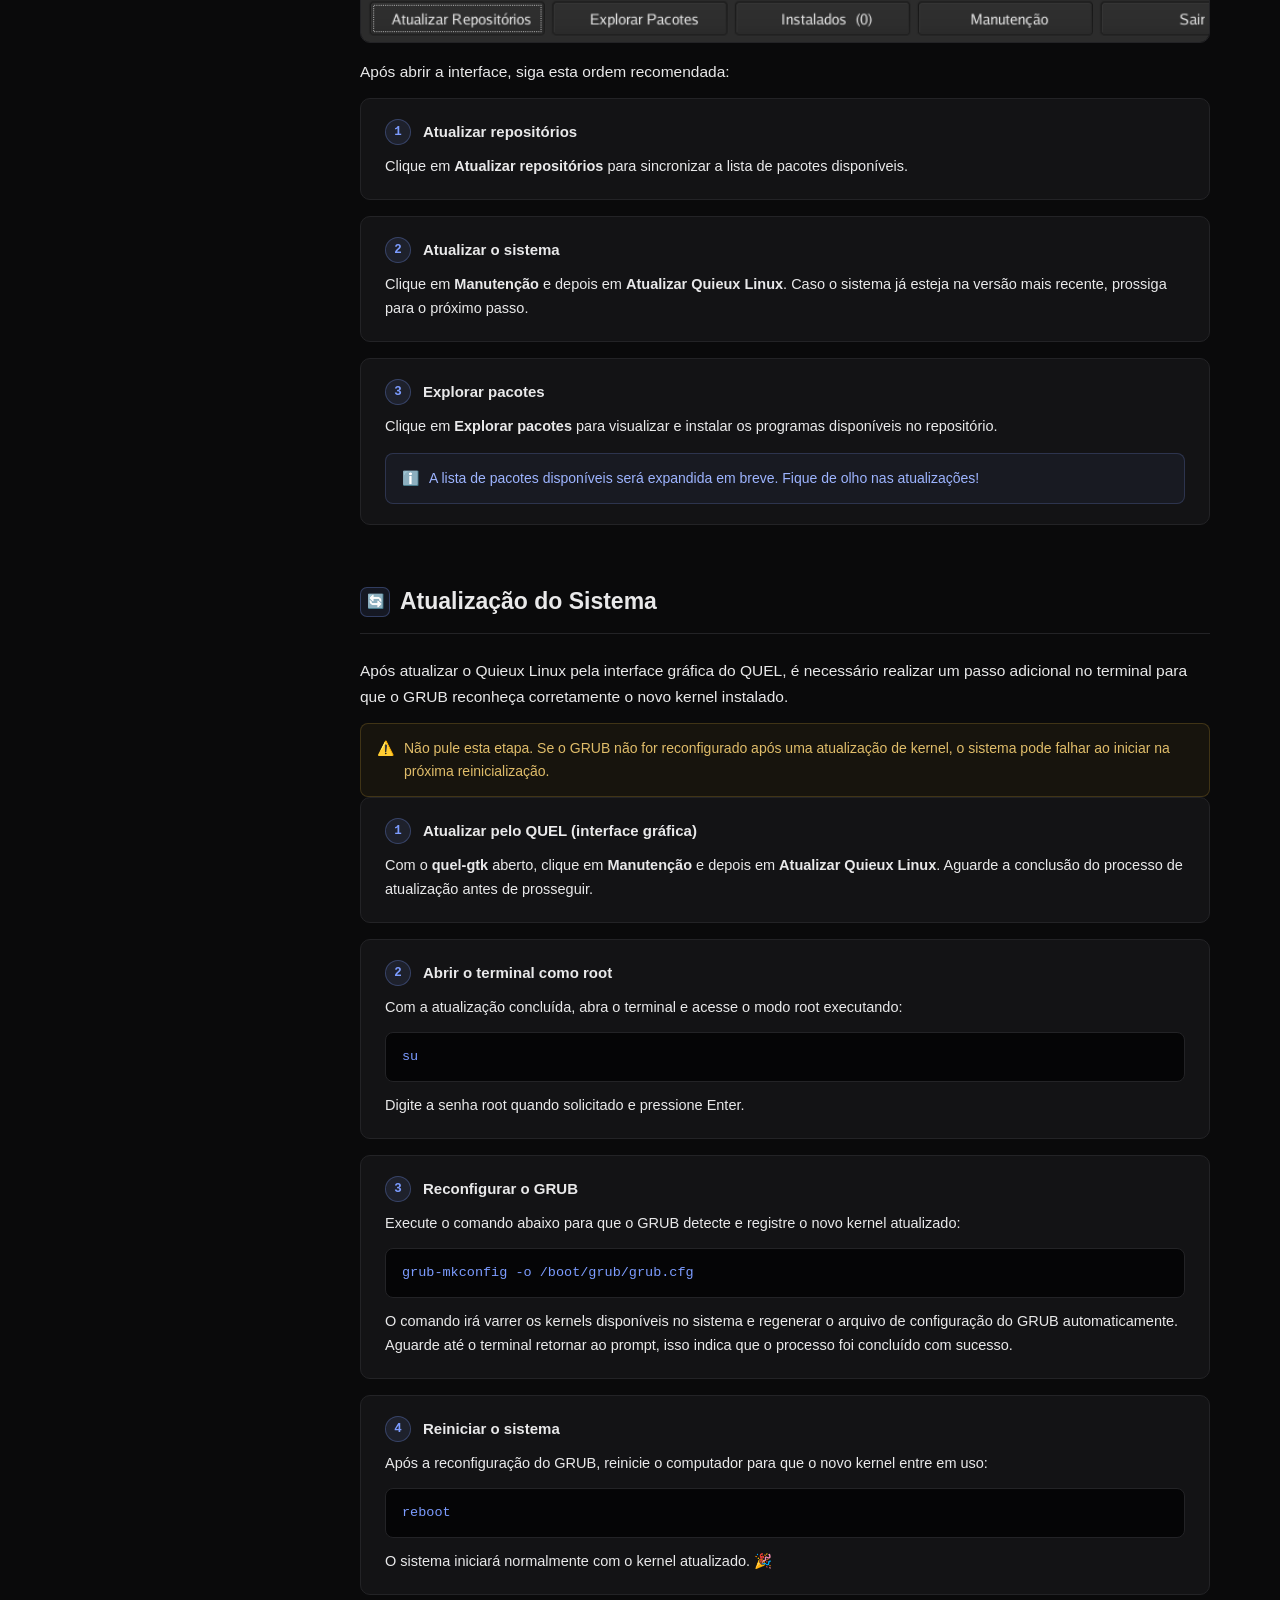
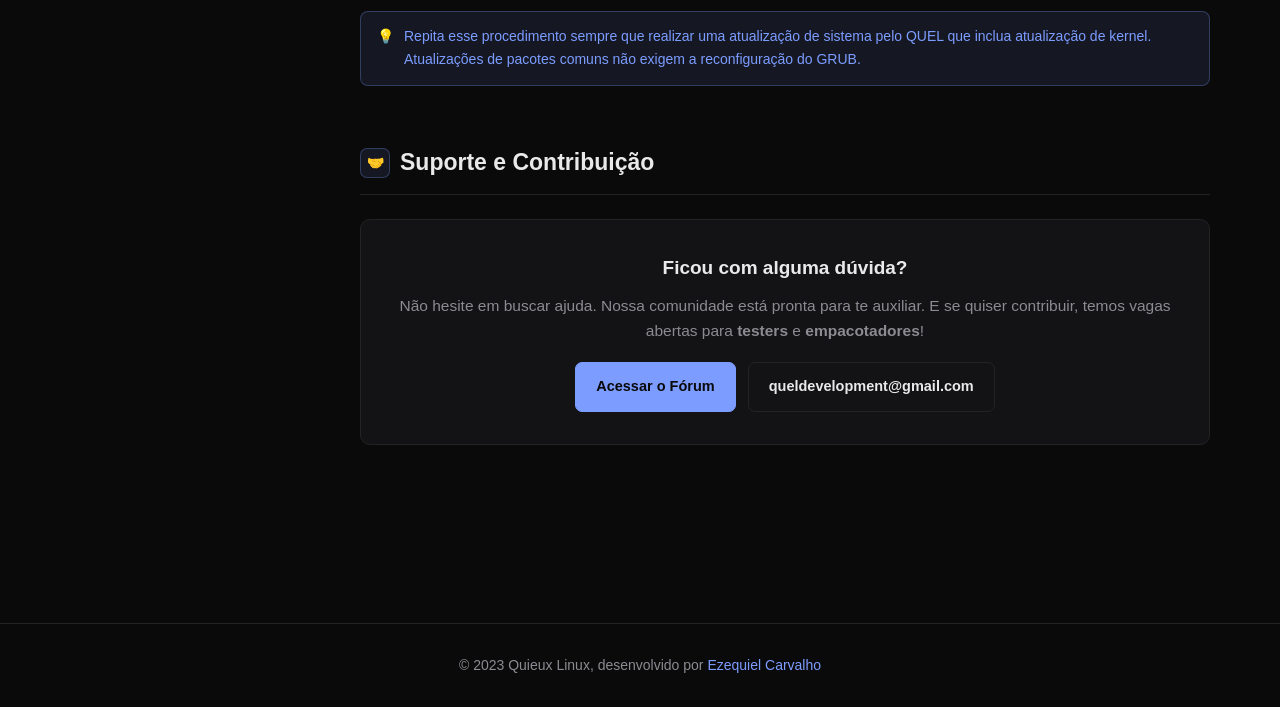
==== commit 8eb564d6: "Add files via upload" ====
--- a/doc/index.html
+++ b/doc/index.html
@@ -3,7 +3,7 @@
 <head>
   <meta charset="UTF-8">
   <meta name="viewport" content="width=device-width, initial-scale=1.0">
-  <title>Documentação — Quieux Linux</title>
+  <title>Documentação, Quieux Linux</title>
   <link rel="stylesheet" href="../assets/style.css">
 </head>
 <body>
@@ -16,17 +16,12 @@
     </div>
     <nav>
       <ul>
+        <li><a href="../index.html">Início</a></li>
         <li><a href="../sobre.html">Sobre</a></li>
         <li><a href="../repo.html">Repositório</a></li>
+        <li><a href="../quelforge.html">Quelforge</a></li>
         <li><a href="index.html">Documentação</a></li>
         <li><a href="../changelog.html">ChangeLog</a></li>
-        <li class="language-menu">
-          <a href="javascript:void(0);" onclick="toggleSubMenu()">Idioma</a>
-          <div id="sub-menu" class="sub-menu">
-            <a href="/doc/es/">Español</a>
-            <a href="/doc/en/">English</a>
-          </div>
-        </li>
       </ul>
     </nav>
   </div>
@@ -138,7 +133,7 @@
       <p>Ao entrar no modo Live, você verá a área de trabalho inicial do Quieux Linux:</p>
 
       <div class="screenshot-wrap">
-        <div class="ss-label">📷 Figura 1 <span>— Tela inicial do modo Live</span></div>
+        <div class="ss-label">📷 Figura 1: <span>Tela inicial do modo Live</span></div>
         <img src="1.png" alt="Tela inicial do Quieux Linux no modo Live" onerror="this.style.display='none';this.nextElementSibling.style.display='flex'">
         <div class="ss-placeholder" style="display:none">
           <svg width="40" height="40" viewBox="0 0 24 24" fill="none" stroke="currentColor" stroke-width="1.5"><rect x="3" y="3" width="18" height="18" rx="2"/><circle cx="8.5" cy="8.5" r="1.5"/><path d="M21 15l-5-5L5 21"/></svg>
@@ -156,7 +151,7 @@
         <div class="step-header"><span class="step-num">1</span><span class="step-title">Abrir o instalador</span></div>
         <p>Na área de trabalho, clique duas vezes no atalho <strong>install-quieux</strong> para abrir o instalador.</p>
         <div class="screenshot-wrap">
-          <div class="ss-label">📷 Figura 2 <span>— Atalho e tela inicial do instalador</span></div>
+          <div class="ss-label">📷 Figura 2: <span>Atalho e tela inicial do instalador</span></div>
           <img src="2.png" alt="Instalador do Quieux Linux" onerror="this.style.display='none';this.nextElementSibling.style.display='flex'">
           <div class="ss-placeholder" style="display:none"><svg width="40" height="40" viewBox="0 0 24 24" fill="none" stroke="currentColor" stroke-width="1.5"><rect x="3" y="3" width="18" height="18" rx="2"/><circle cx="8.5" cy="8.5" r="1.5"/><path d="M21 15l-5-5L5 21"/></svg>2.png</div>
         </div>
@@ -171,7 +166,7 @@
         </ul>
         <p>Clique em <strong>Ok</strong> para prosseguir.</p>
         <div class="screenshot-wrap">
-          <div class="ss-label">📷 Figura 3 <span>— Seleção de idioma e teclado</span></div>
+          <div class="ss-label">📷 Figura 3: <span>Seleção de idioma e teclado</span></div>
           <img src="3.png" alt="Seleção de idioma e teclado" onerror="this.style.display='none';this.nextElementSibling.style.display='flex'">
           <div class="ss-placeholder" style="display:none"><svg width="40" height="40" viewBox="0 0 24 24" fill="none" stroke="currentColor" stroke-width="1.5"><rect x="3" y="3" width="18" height="18" rx="2"/><circle cx="8.5" cy="8.5" r="1.5"/><path d="M21 15l-5-5L5 21"/></svg>3.png</div>
         </div>
@@ -181,7 +176,7 @@
         <div class="step-header"><span class="step-num">3</span><span class="step-title">Criar usuário e senha</span></div>
         <p>Preencha o nome de usuário e senha desejados e clique em <strong>Ok</strong>.</p>
         <div class="screenshot-wrap">
-          <div class="ss-label">📷 Figura 4 <span>— Criação de usuário e senha</span></div>
+          <div class="ss-label">📷 Figura 4: <span>Criação de usuário e senha</span></div>
           <img src="4.png" alt="Criação de usuário" onerror="this.style.display='none';this.nextElementSibling.style.display='flex'">
           <div class="ss-placeholder" style="display:none"><svg width="40" height="40" viewBox="0 0 24 24" fill="none" stroke="currentColor" stroke-width="1.5"><rect x="3" y="3" width="18" height="18" rx="2"/><circle cx="8.5" cy="8.5" r="1.5"/><path d="M21 15l-5-5L5 21"/></svg>4.png</div>
         </div>
@@ -195,7 +190,7 @@
           O botão <strong>Manual</strong> é destinado a usuários avançados que desejam reparticionar ou criar partições customizadas. Para a maioria dos casos, o modo <strong>Automatic</strong> é o recomendado.
         </div>
         <div class="screenshot-wrap">
-          <div class="ss-label">📷 Figura 5 <span>— Seleção de disco</span></div>
+          <div class="ss-label">📷 Figura 5: <span>Seleção de disco</span></div>
           <img src="5.png" alt="Seleção do HD de instalação" onerror="this.style.display='none';this.nextElementSibling.style.display='flex'">
           <div class="ss-placeholder" style="display:none"><svg width="40" height="40" viewBox="0 0 24 24" fill="none" stroke="currentColor" stroke-width="1.5"><rect x="3" y="3" width="18" height="18" rx="2"/><circle cx="8.5" cy="8.5" r="1.5"/><path d="M21 15l-5-5L5 21"/></svg>5.png</div>
         </div>
@@ -205,7 +200,7 @@
         <div class="step-header"><span class="step-num">5</span><span class="step-title">Confirmação</span></div>
         <p>Uma tela de confirmação será exibida. Clique em <strong>Ok</strong> para continuar.</p>
         <div class="screenshot-wrap">
-          <div class="ss-label">📷 Figura 6 <span>— Tela de confirmação</span></div>
+          <div class="ss-label">📷 Figura 6: <span>Tela de confirmação</span></div>
           <img src="6.png" alt="Confirmação de instalação" onerror="this.style.display='none';this.nextElementSibling.style.display='flex'">
           <div class="ss-placeholder" style="display:none"><svg width="40" height="40" viewBox="0 0 24 24" fill="none" stroke="currentColor" stroke-width="1.5"><rect x="3" y="3" width="18" height="18" rx="2"/><circle cx="8.5" cy="8.5" r="1.5"/><path d="M21 15l-5-5L5 21"/></svg>6.png</div>
         </div>
@@ -215,7 +210,7 @@
         <div class="step-header"><span class="step-num">6</span><span class="step-title">Prosseguir para instalação</span></div>
         <p>Mais uma tela de confirmação será exibida. Clique em <strong>Ok</strong> para dar início à instalação.</p>
         <div class="screenshot-wrap">
-          <div class="ss-label">📷 Figura 7 <span>— Tela de confirmação final</span></div>
+          <div class="ss-label">📷 Figura 7: <span>Tela de confirmação final</span></div>
           <img src="7.png" alt="Confirmação final" onerror="this.style.display='none';this.nextElementSibling.style.display='flex'">
           <div class="ss-placeholder" style="display:none"><svg width="40" height="40" viewBox="0 0 24 24" fill="none" stroke="currentColor" stroke-width="1.5"><rect x="3" y="3" width="18" height="18" rx="2"/><circle cx="8.5" cy="8.5" r="1.5"/><path d="M21 15l-5-5L5 21"/></svg>7.png</div>
         </div>
@@ -225,7 +220,7 @@
         <div class="step-header"><span class="step-num">7</span><span class="step-title">Instalação do GRUB</span></div>
         <p>Após aguardar aproximadamente <strong>10 minutos</strong>, uma tela perguntará sobre a instalação do <strong>GRUB</strong> (bootloader). Isso é fundamental caso o HD contenha apenas o Quieux Linux instalado. Recomenda-se prosseguir: selecione o mesmo HD onde o sistema foi instalado e clique em <strong>Ok</strong>.</p>
         <div class="screenshot-wrap">
-          <div class="ss-label">📷 Figura 9 <span>— Instalação do GRUB</span></div>
+          <div class="ss-label">📷 Figura 9: <span>Instalação do GRUB</span></div>
           <img src="9.png" alt="Instalação do GRUB" onerror="this.style.display='none';this.nextElementSibling.style.display='flex'">
           <div class="ss-placeholder" style="display:none"><svg width="40" height="40" viewBox="0 0 24 24" fill="none" stroke="currentColor" stroke-width="1.5"><rect x="3" y="3" width="18" height="18" rx="2"/><circle cx="8.5" cy="8.5" r="1.5"/><path d="M21 15l-5-5L5 21"/></svg>9.png</div>
         </div>
@@ -235,7 +230,7 @@
         <div class="step-header"><span class="step-num">8</span><span class="step-title">Instalação concluída!</span></div>
         <p>A instalação foi concluída com sucesso! Retire o pendrive do computador e reinicie para iniciar o Quieux Linux instalado. Bom uso! 🎉</p>
         <div class="screenshot-wrap">
-          <div class="ss-label">📷 Figura 10 <span>— Instalação concluída</span></div>
+          <div class="ss-label">📷 Figura 10: <span>Instalação concluída</span></div>
           <img src="10.png" alt="Instalação concluída" onerror="this.style.display='none';this.nextElementSibling.style.display='flex'">
           <div class="ss-placeholder" style="display:none"><svg width="40" height="40" viewBox="0 0 24 24" fill="none" stroke="currentColor" stroke-width="1.5"><rect x="3" y="3" width="18" height="18" rx="2"/><circle cx="8.5" cy="8.5" r="1.5"/><path d="M21 15l-5-5L5 21"/></svg>10.png</div>
         </div>
@@ -263,7 +258,7 @@
         Use o acesso root com cuidado. Comandos executados como root têm efeito imediato sobre o sistema e não pedem confirmação adicional.
       </div>
       <div class="screenshot-wrap">
-        <div class="ss-label">📷 Figura 11 <span>— Terminal com acesso root</span></div>
+        <div class="ss-label">📷 Figura 11: <span>Terminal com acesso root</span></div>
         <img src="11.png" alt="Terminal com acesso root" onerror="this.style.display='none';this.nextElementSibling.style.display='flex'">
         <div class="ss-placeholder" style="display:none"><svg width="40" height="40" viewBox="0 0 24 24" fill="none" stroke="currentColor" stroke-width="1.5"><rect x="3" y="3" width="18" height="18" rx="2"/><circle cx="8.5" cy="8.5" r="1.5"/><path d="M21 15l-5-5L5 21"/></svg>11.png</div>
       </div>
@@ -292,7 +287,7 @@
       <p>Prefere uma interface visual? Execute o comando abaixo com acesso root para abrir o gerenciador gráfico do QUEL:</p>
       <div class="code-block">quel-gtk</div>
       <div class="screenshot-wrap">
-        <div class="ss-label">📷 Figura 12 <span>— Interface gráfica do QUEL</span></div>
+        <div class="ss-label">📷 Figura 12: <span>Interface gráfica do QUEL</span></div>
         <img src="12.png" alt="Interface gráfica do QUEL" onerror="this.style.display='none';this.nextElementSibling.style.display='flex'">
         <div class="ss-placeholder" style="display:none"><svg width="40" height="40" viewBox="0 0 24 24" fill="none" stroke="currentColor" stroke-width="1.5"><rect x="3" y="3" width="18" height="18" rx="2"/><circle cx="8.5" cy="8.5" r="1.5"/><path d="M21 15l-5-5L5 21"/></svg>12.png</div>
       </div>
@@ -337,7 +332,7 @@
         <div class="step-header"><span class="step-num">3</span><span class="step-title">Reconfigurar o GRUB</span></div>
         <p>Execute o comando abaixo para que o GRUB detecte e registre o novo kernel atualizado:</p>
         <div class="code-block">grub-mkconfig -o /boot/grub/grub.cfg</div>
-        <p>O comando irá varrer os kernels disponíveis no sistema e regenerar o arquivo de configuração do GRUB automaticamente. Aguarde até o terminal retornar ao prompt — isso indica que o processo foi concluído com sucesso.</p>
+        <p>O comando irá varrer os kernels disponíveis no sistema e regenerar o arquivo de configuração do GRUB automaticamente. Aguarde até o terminal retornar ao prompt, isso indica que o processo foi concluído com sucesso.</p>
       </div>
       <div class="step">
         <div class="step-header"><span class="step-num">4</span><span class="step-title">Reiniciar o sistema</span></div>
@@ -368,7 +363,7 @@
 </div>
 
 <footer>
-  © 2023 Quieux Linux — Desenvolvido por
+  © 2023 Quieux Linux, desenvolvido por
   <a href="https://br.linkedin.com/in/ezequielcarvalho">Ezequiel Carvalho</a>
 </footer>
 
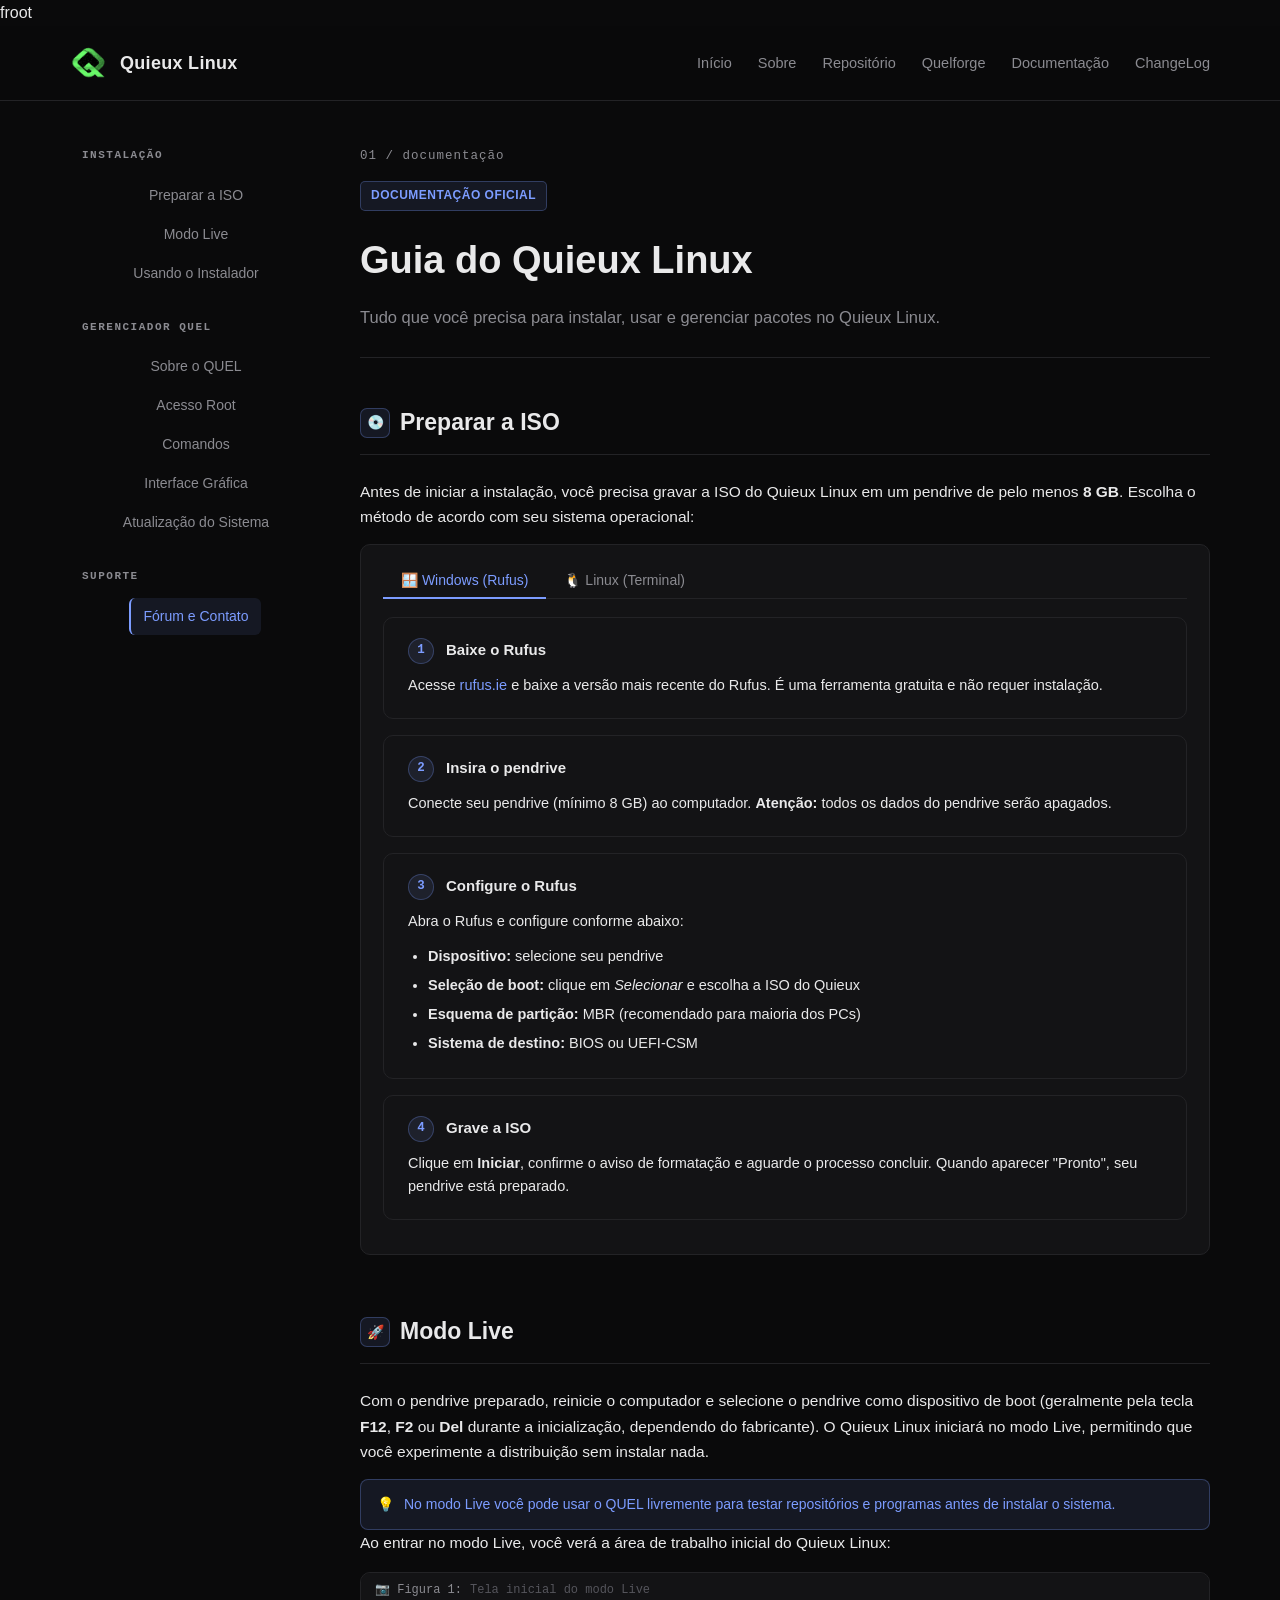
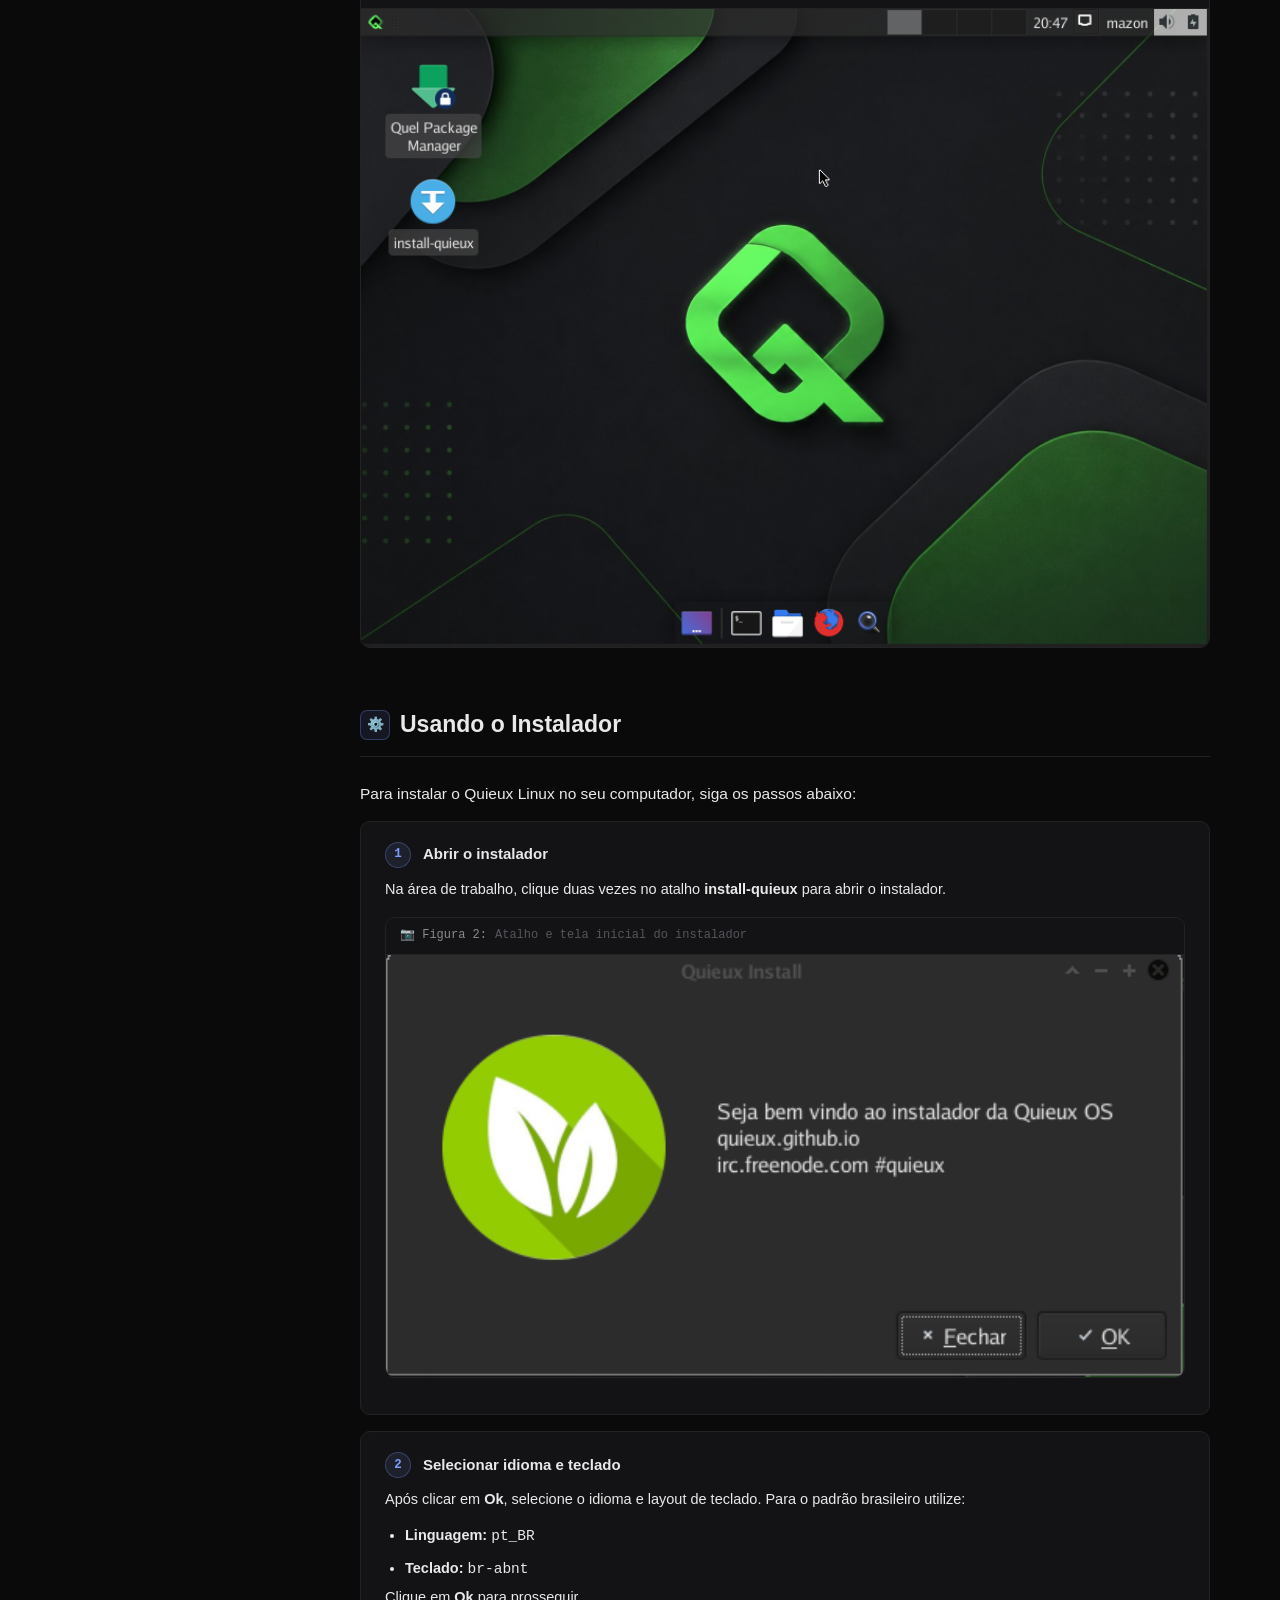
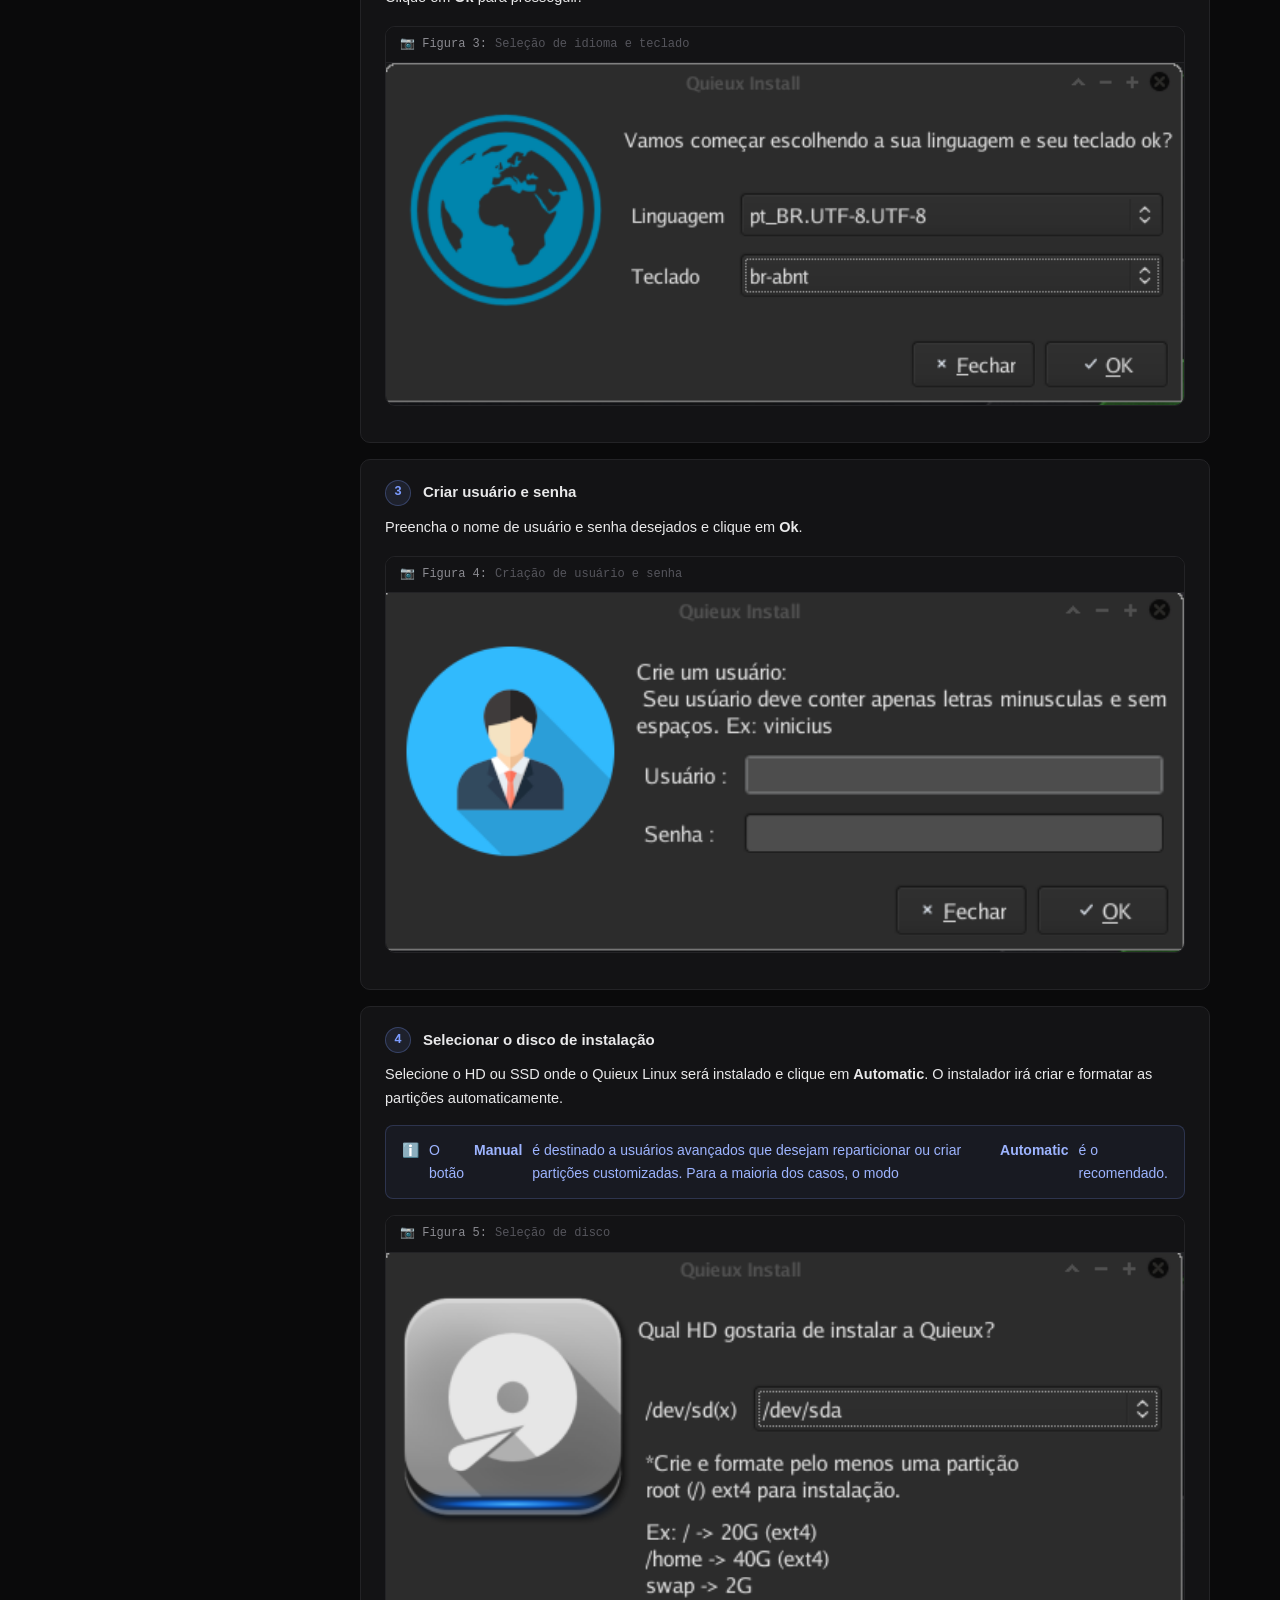
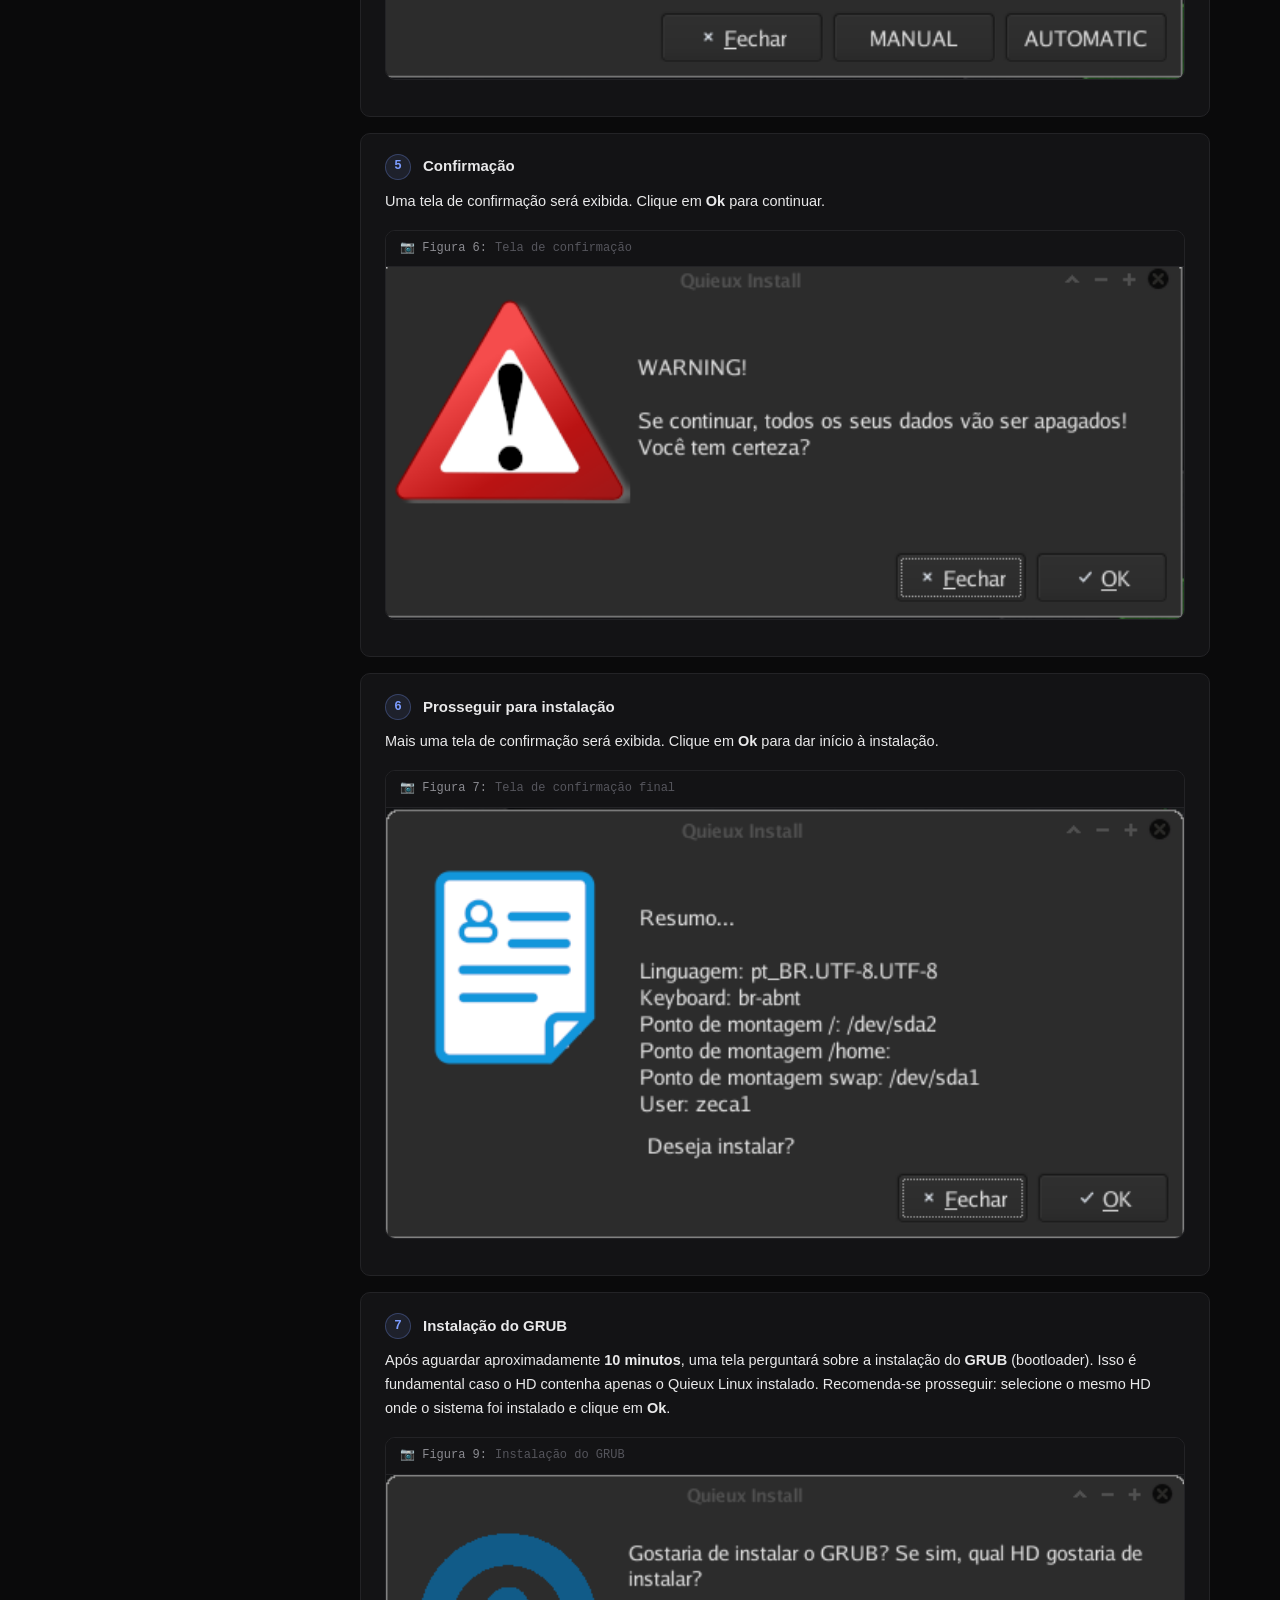
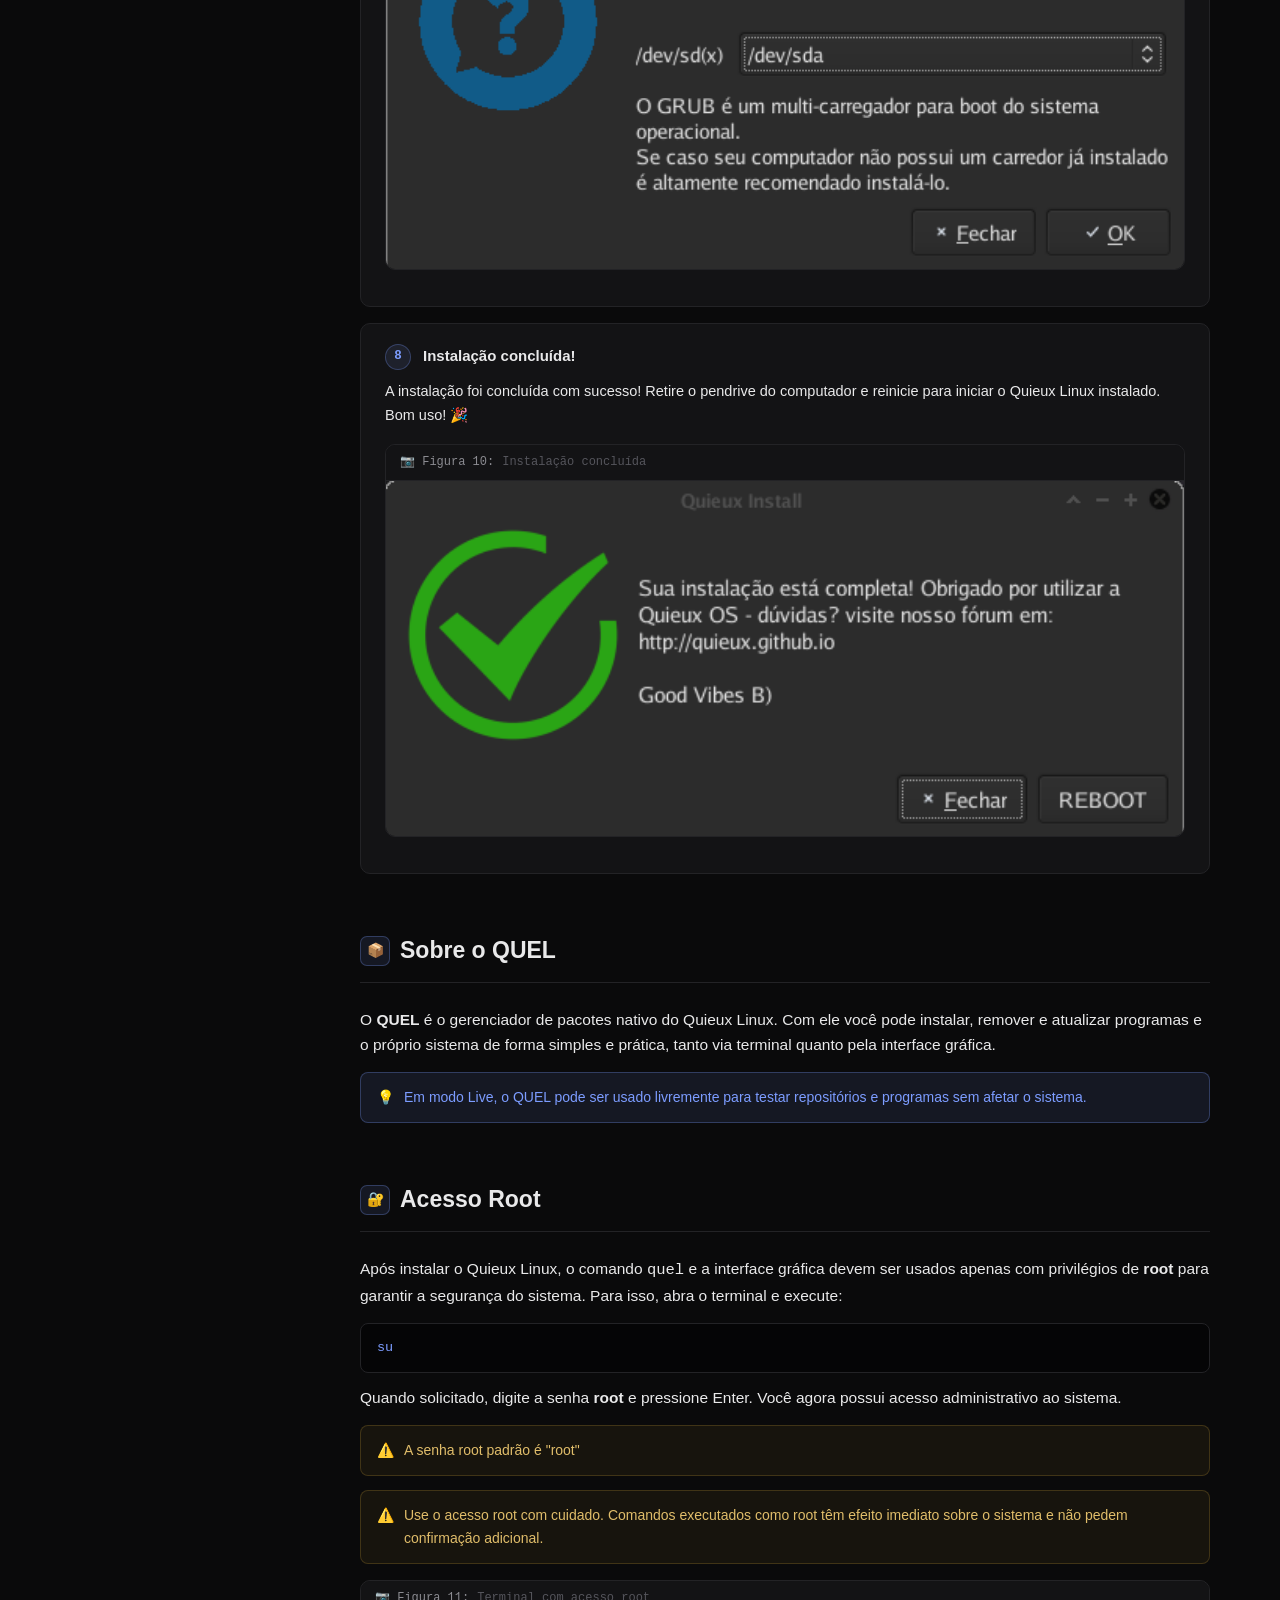
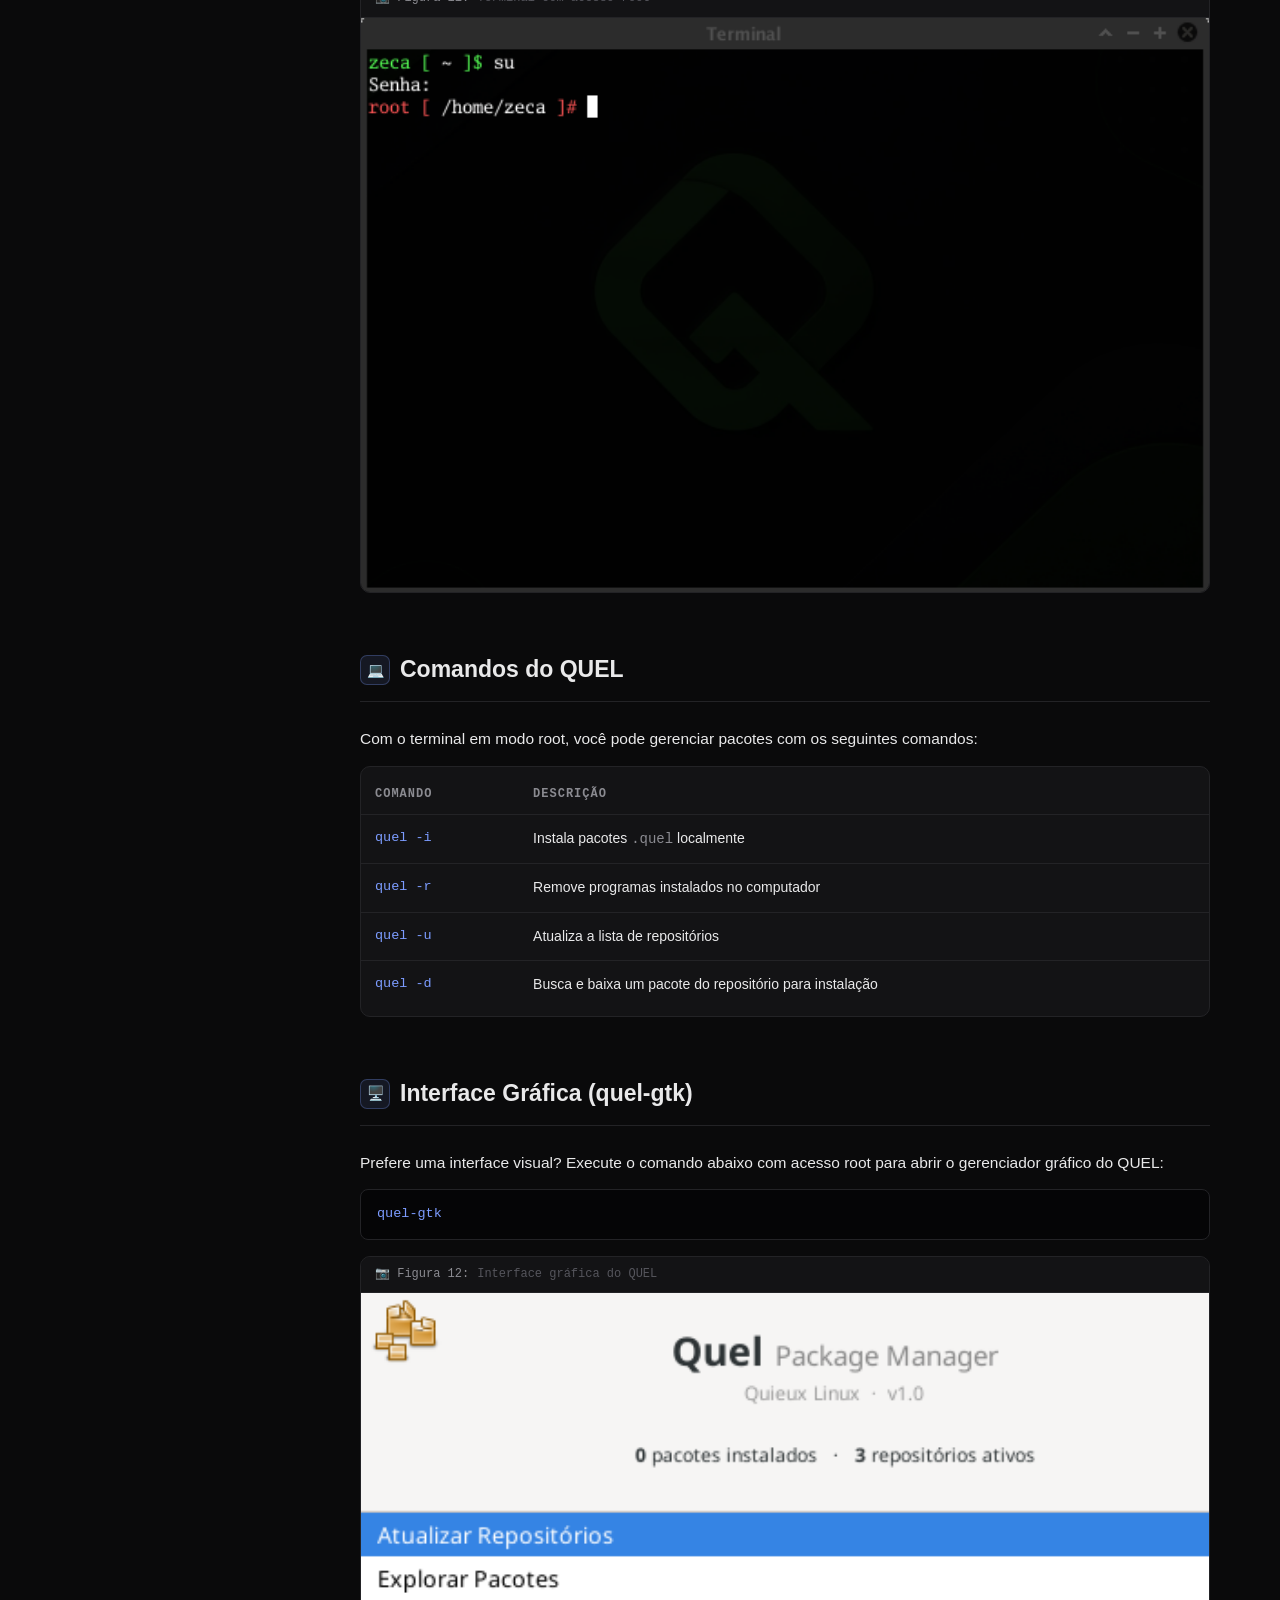
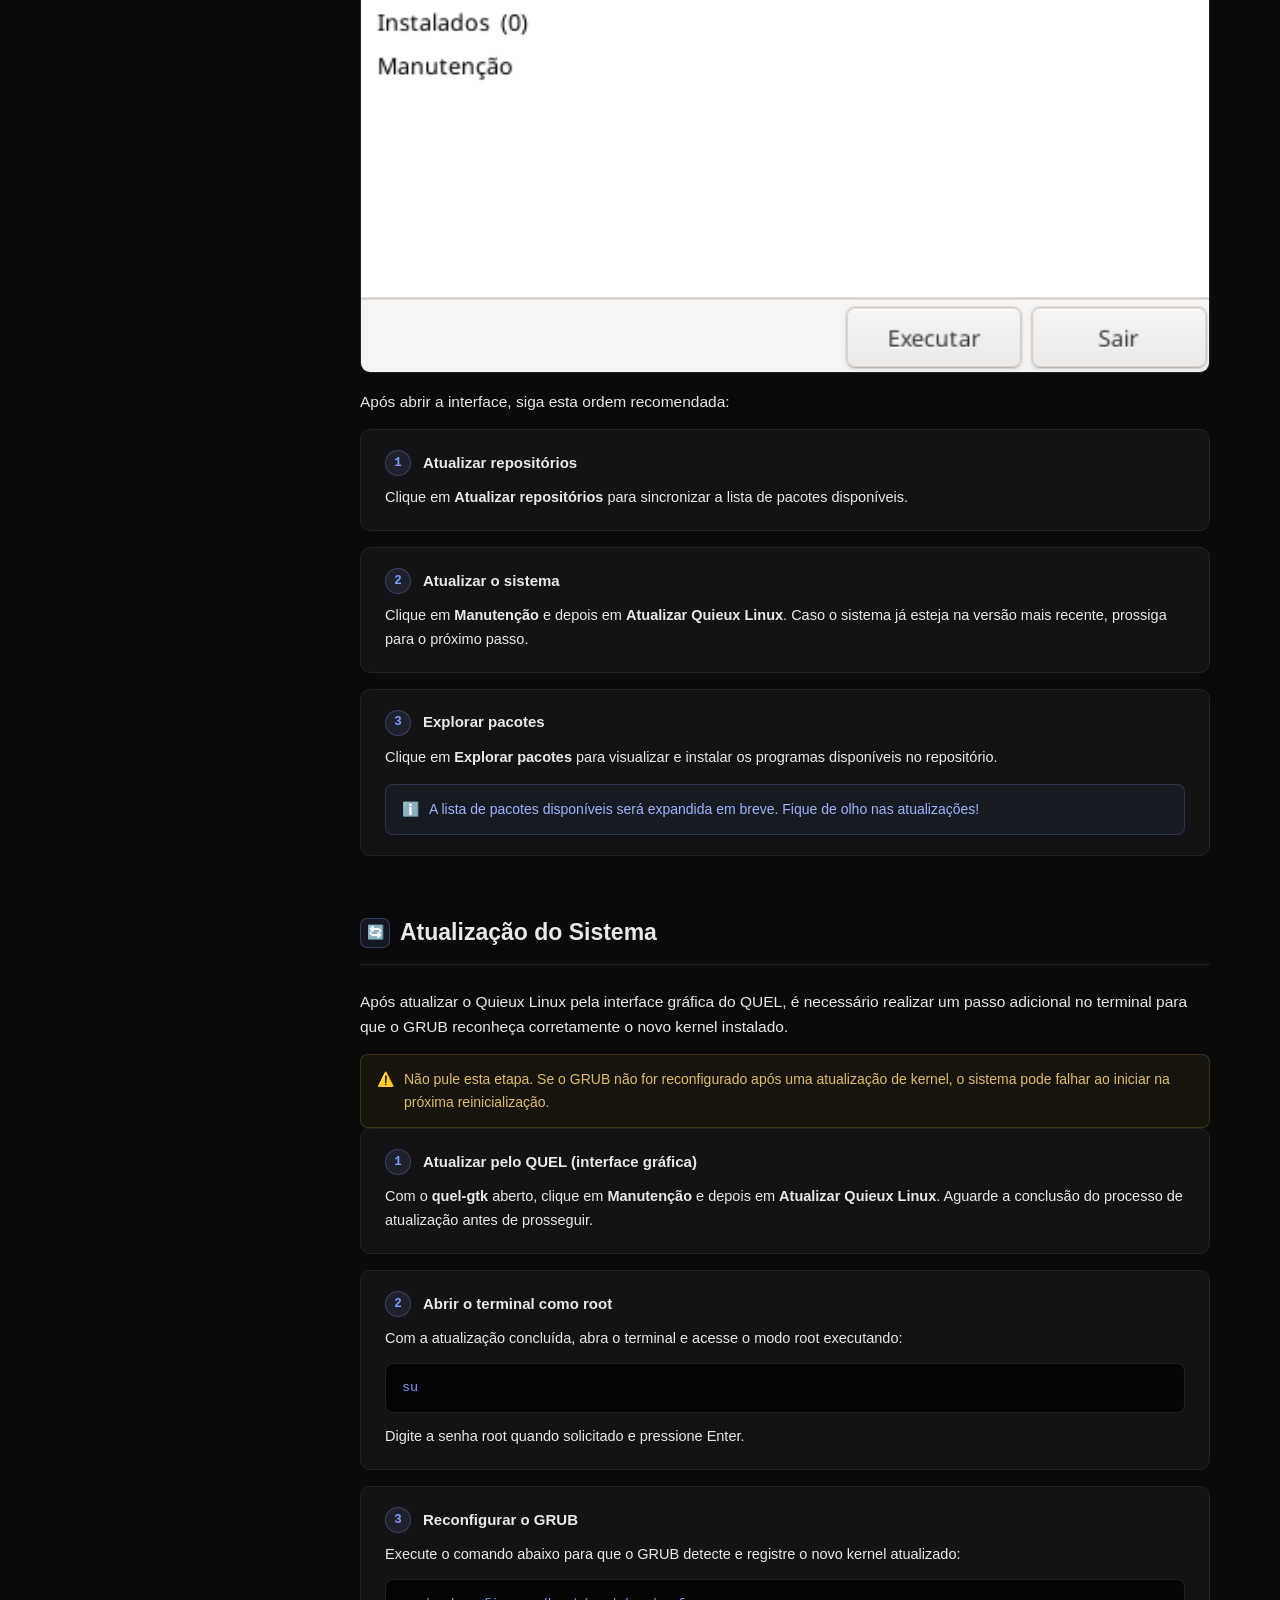
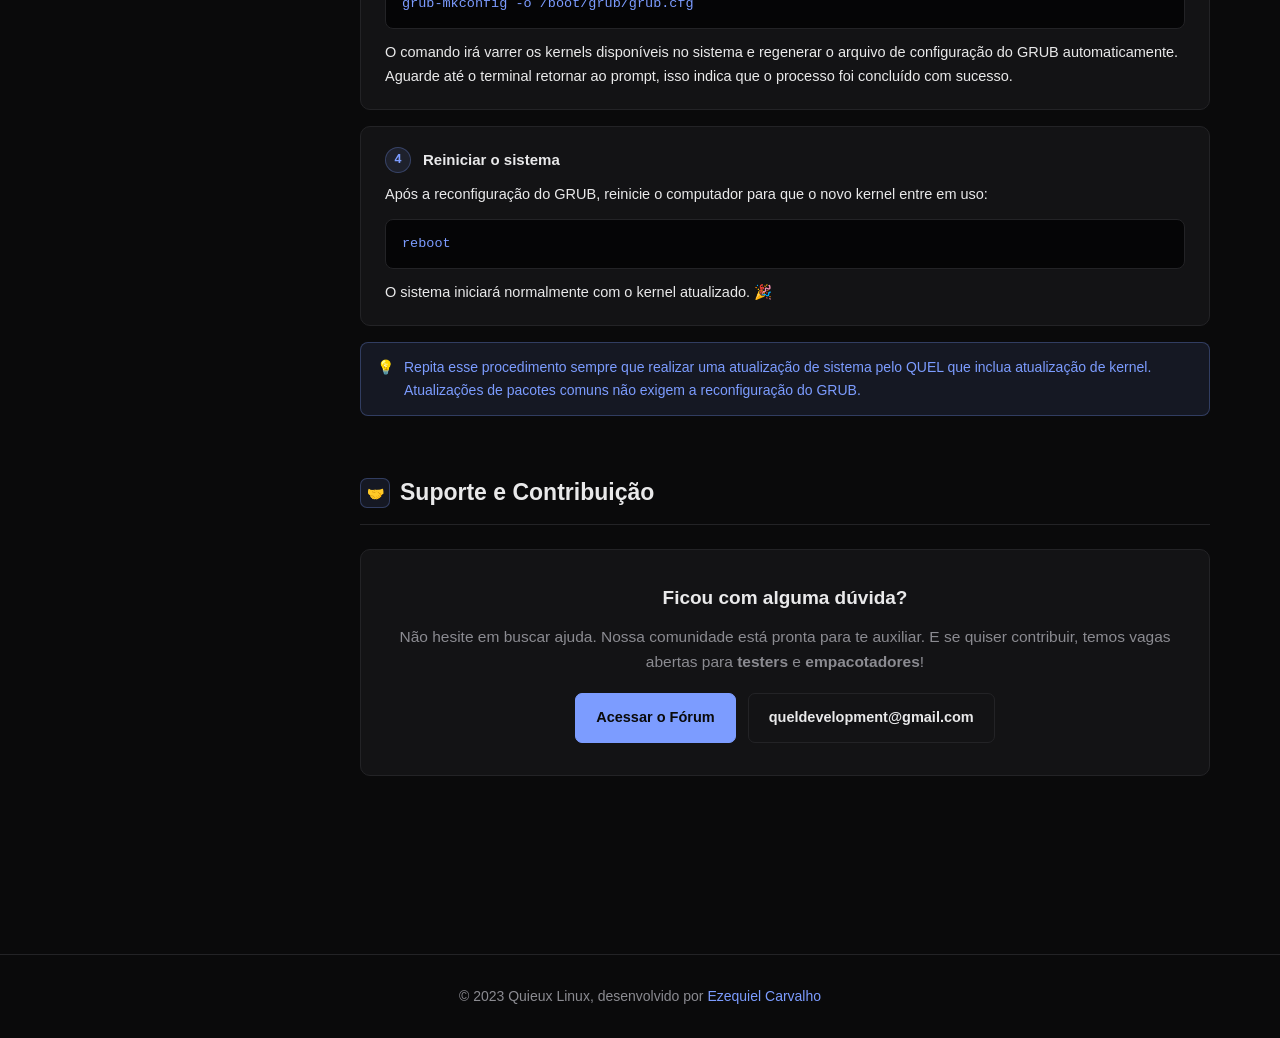
==== commit 0c756cca: "Update index.html" ====
--- a/doc/index.html
+++ b/doc/index.html
@@ -2,7 +2,7 @@
 <html lang="pt-BR">
 <head>
   <meta charset="UTF-8">
-  <meta name="viewport" content="width=device-width, initial-scale=1.0">
+  <meta name="viewport" content="width=device-width, initial-scale=1.0">froot
   <title>Documentação, Quieux Linux</title>
   <link rel="stylesheet" href="../assets/style.css">
 </head>
@@ -253,6 +253,10 @@
       <p>Após instalar o Quieux Linux, o comando <code style="color:var(--green)">quel</code> e a interface gráfica devem ser usados apenas com privilégios de <strong>root</strong> para garantir a segurança do sistema. Para isso, abra o terminal e execute:</p>
       <div class="code-block">su</div>
       <p style="margin-top:4px">Quando solicitado, digite a senha <strong>root</strong> e pressione Enter. Você agora possui acesso administrativo ao sistema.</p>
+        <div class="callout warn">
+        <span>⚠️</span>
+        A senha root padrão é "root"
+      </div>
       <div class="callout warn">
         <span>⚠️</span>
         Use o acesso root com cuidado. Comandos executados como root têm efeito imediato sobre o sistema e não pedem confirmação adicional.
